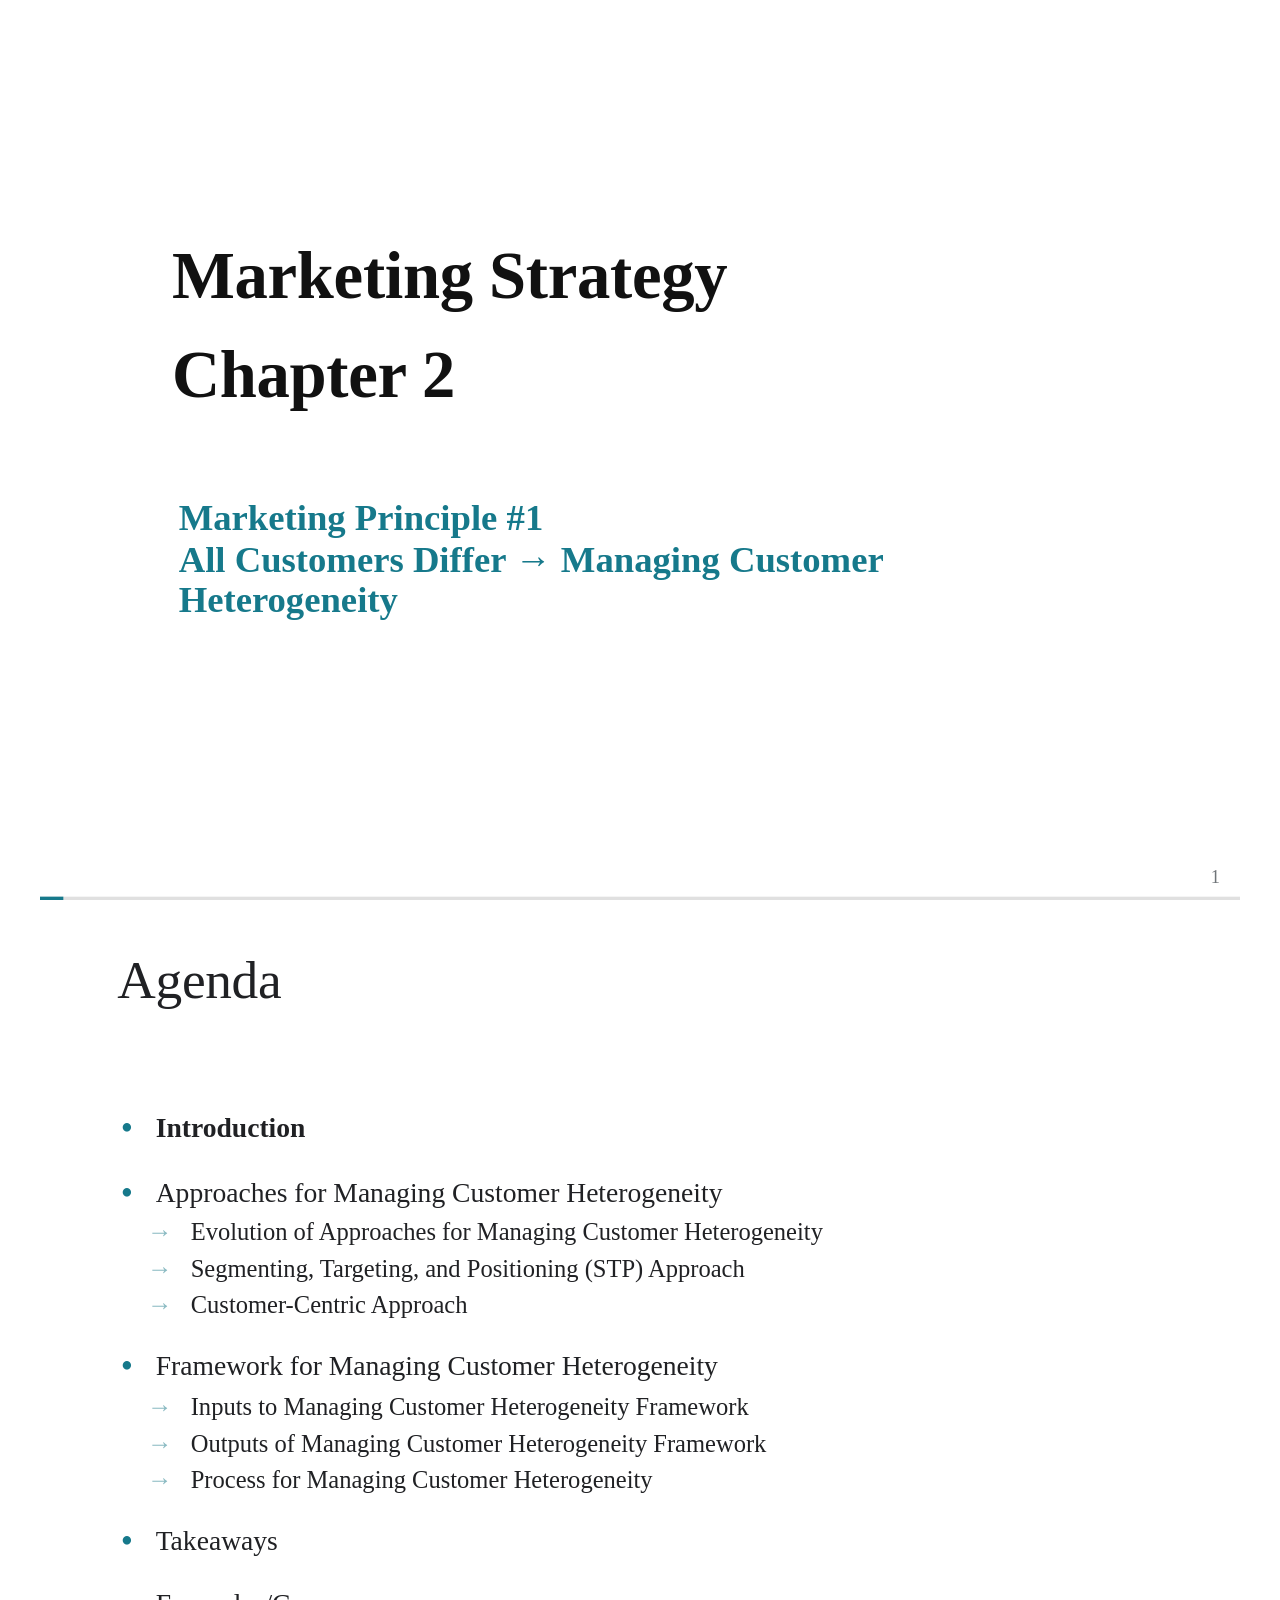
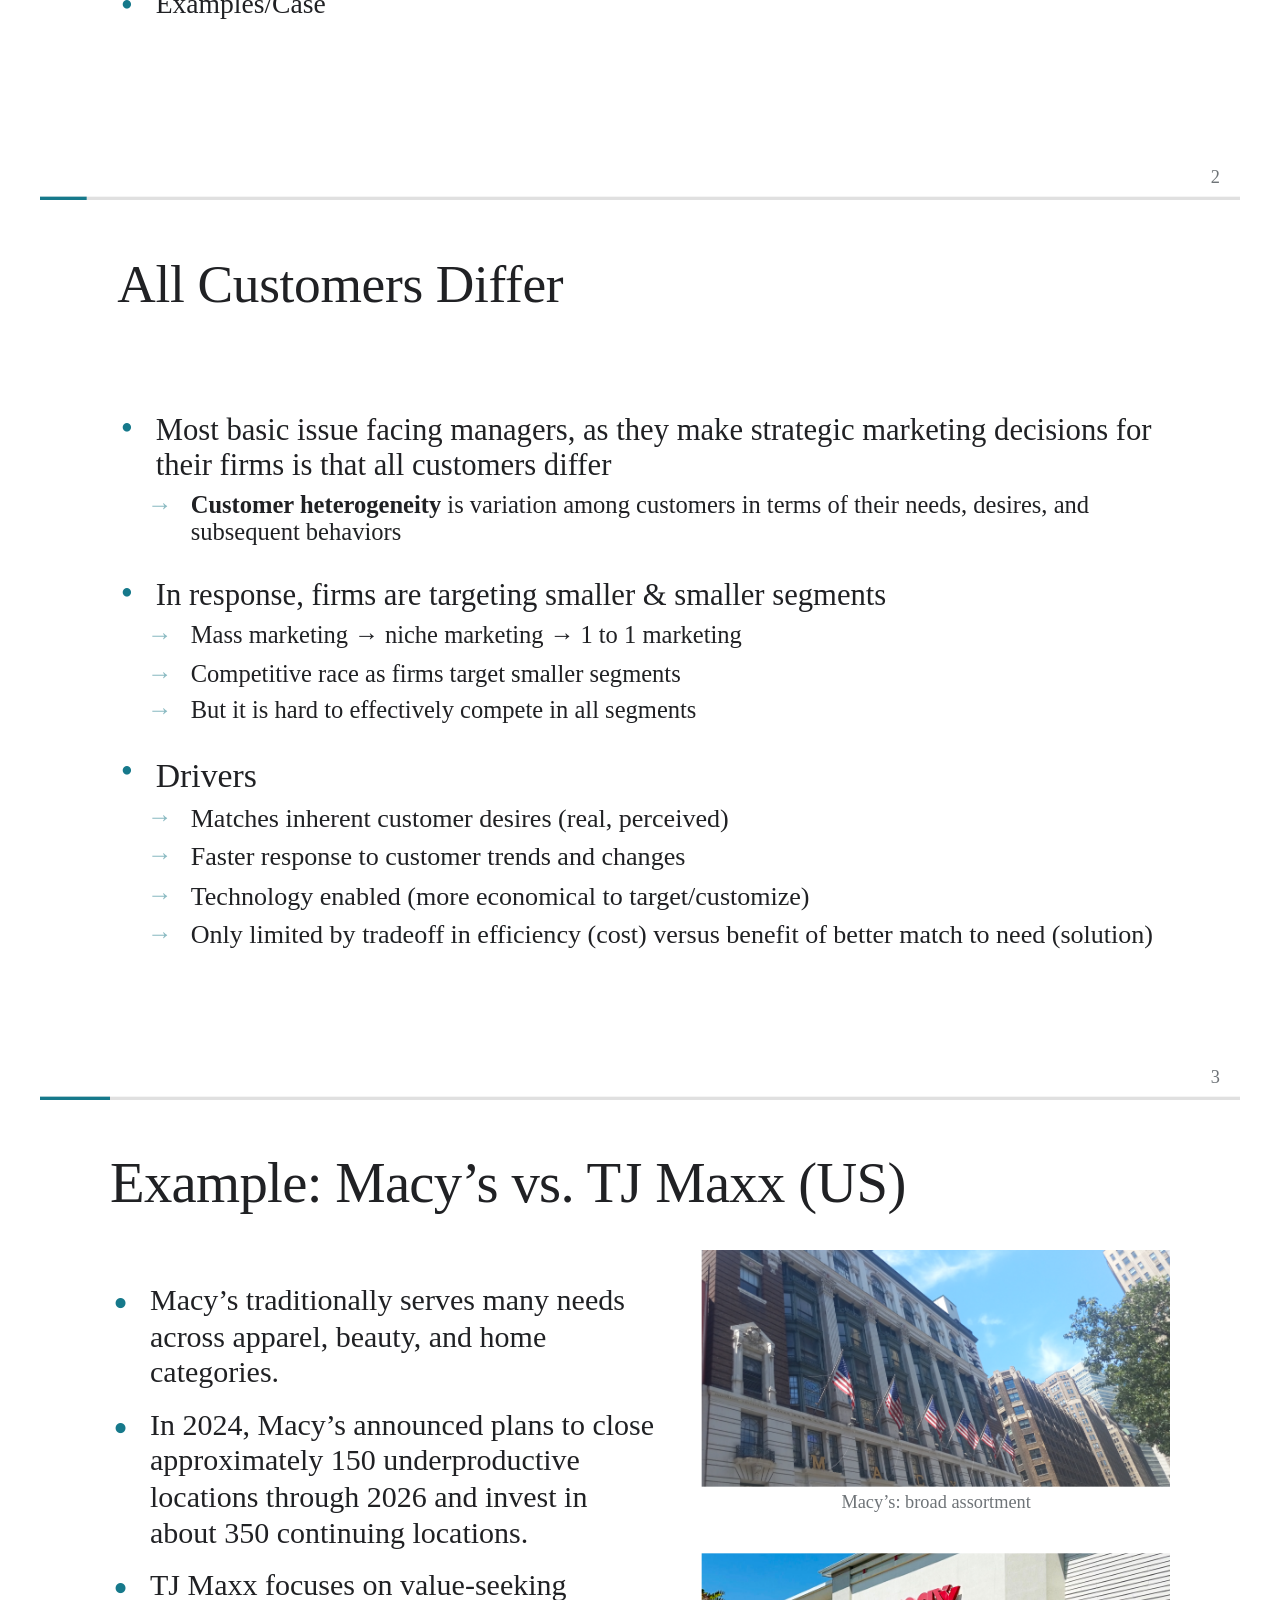
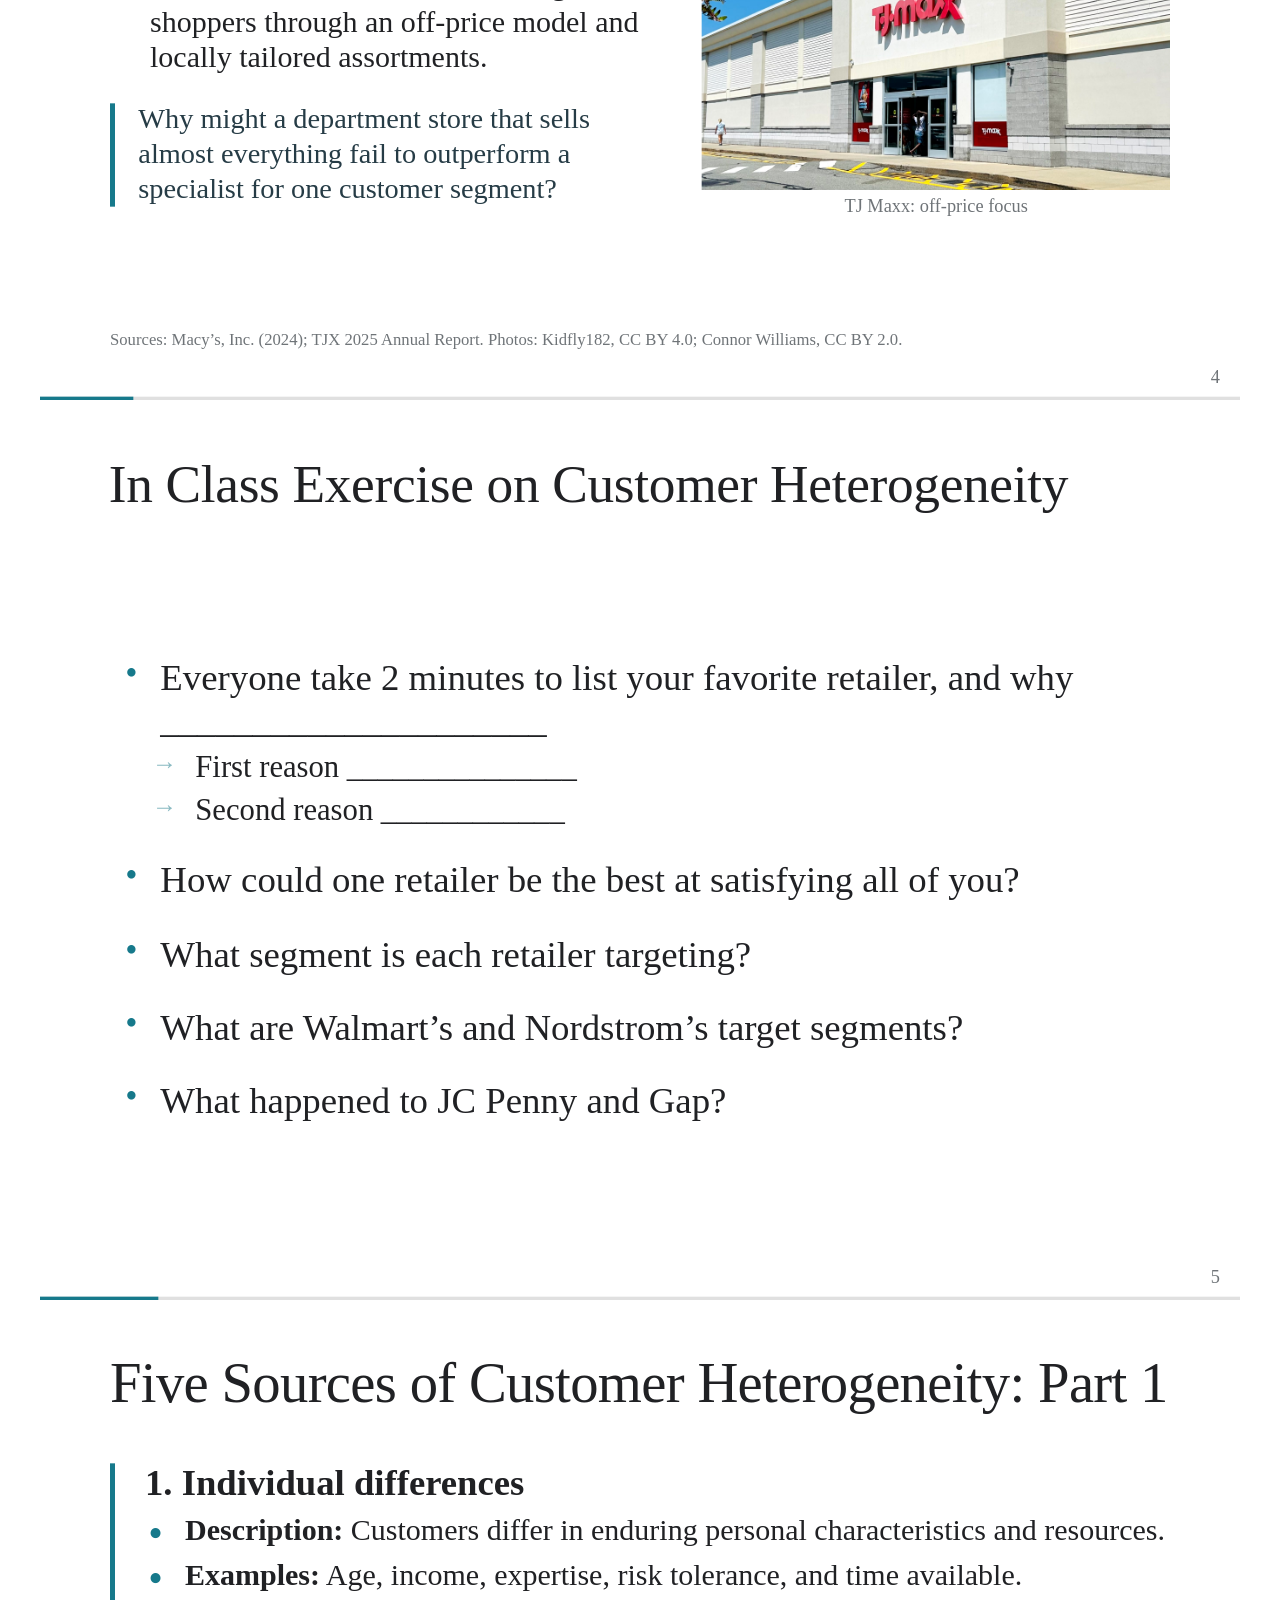
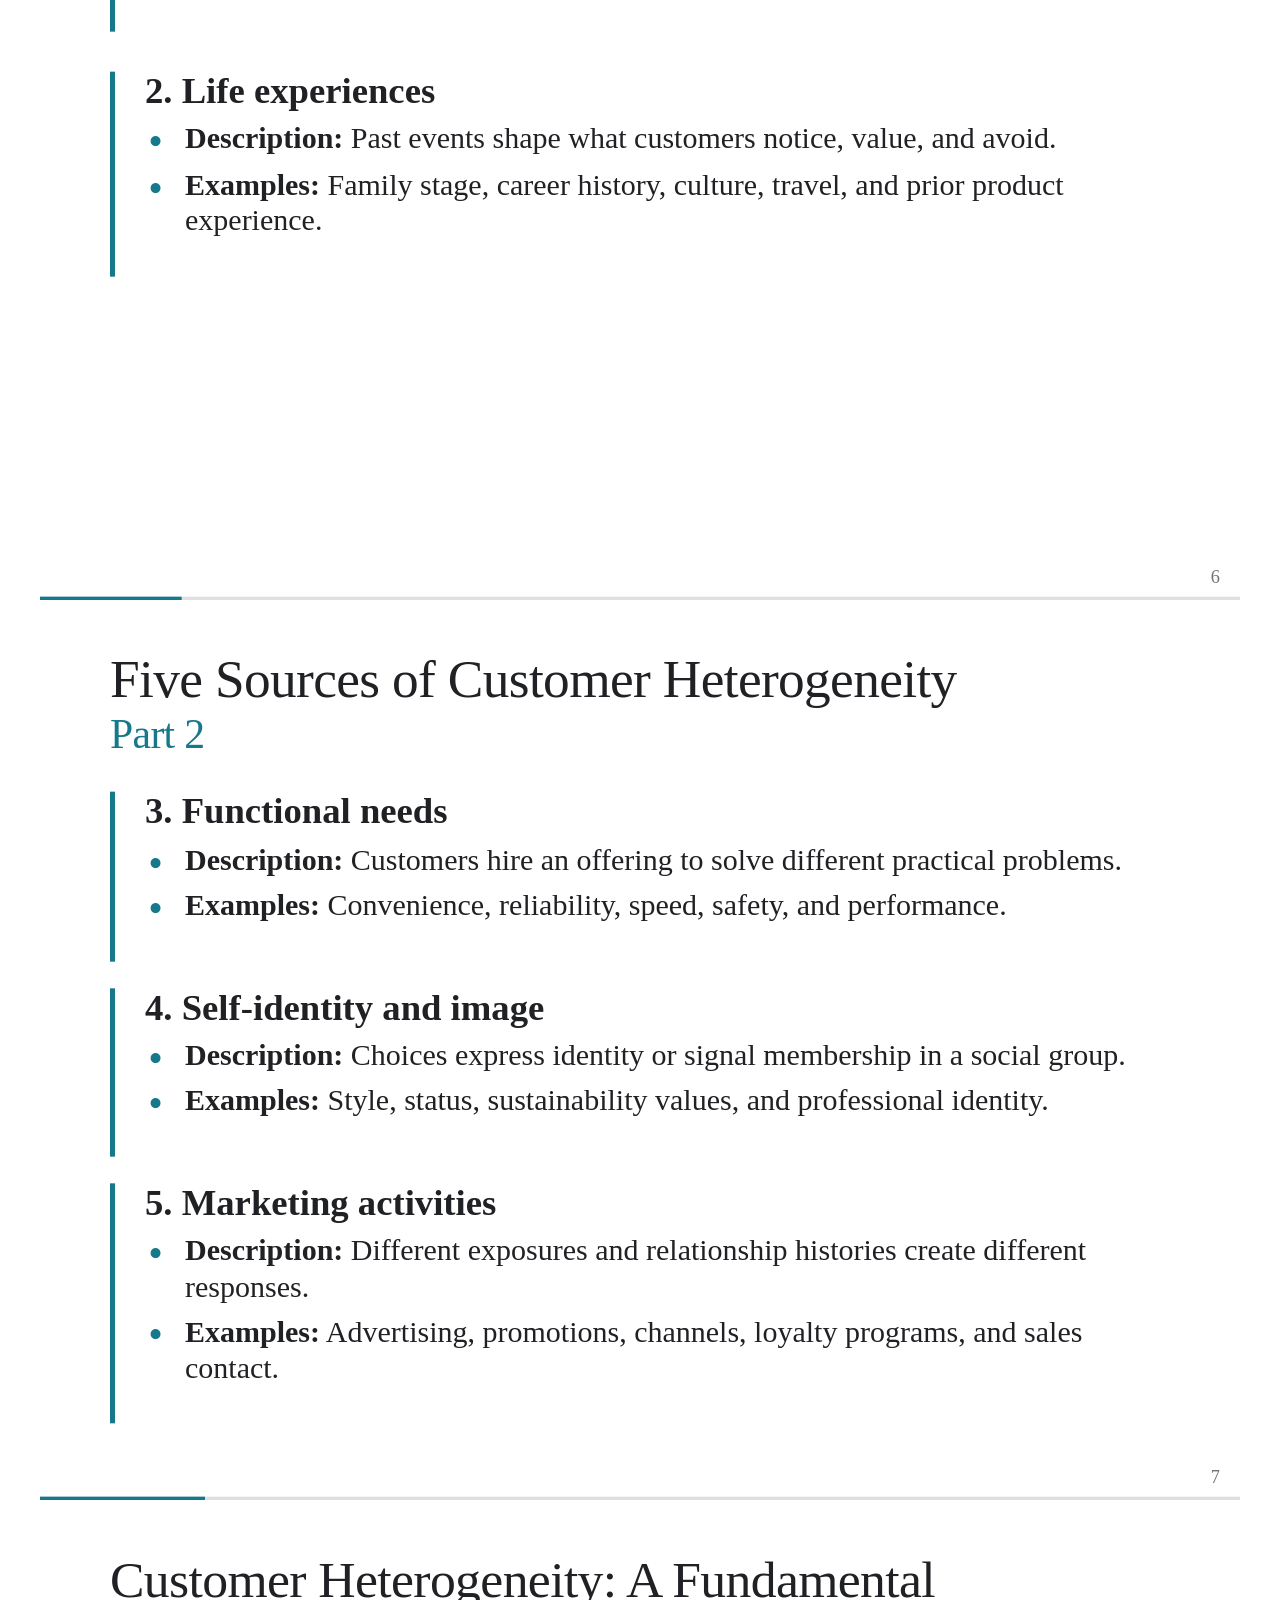
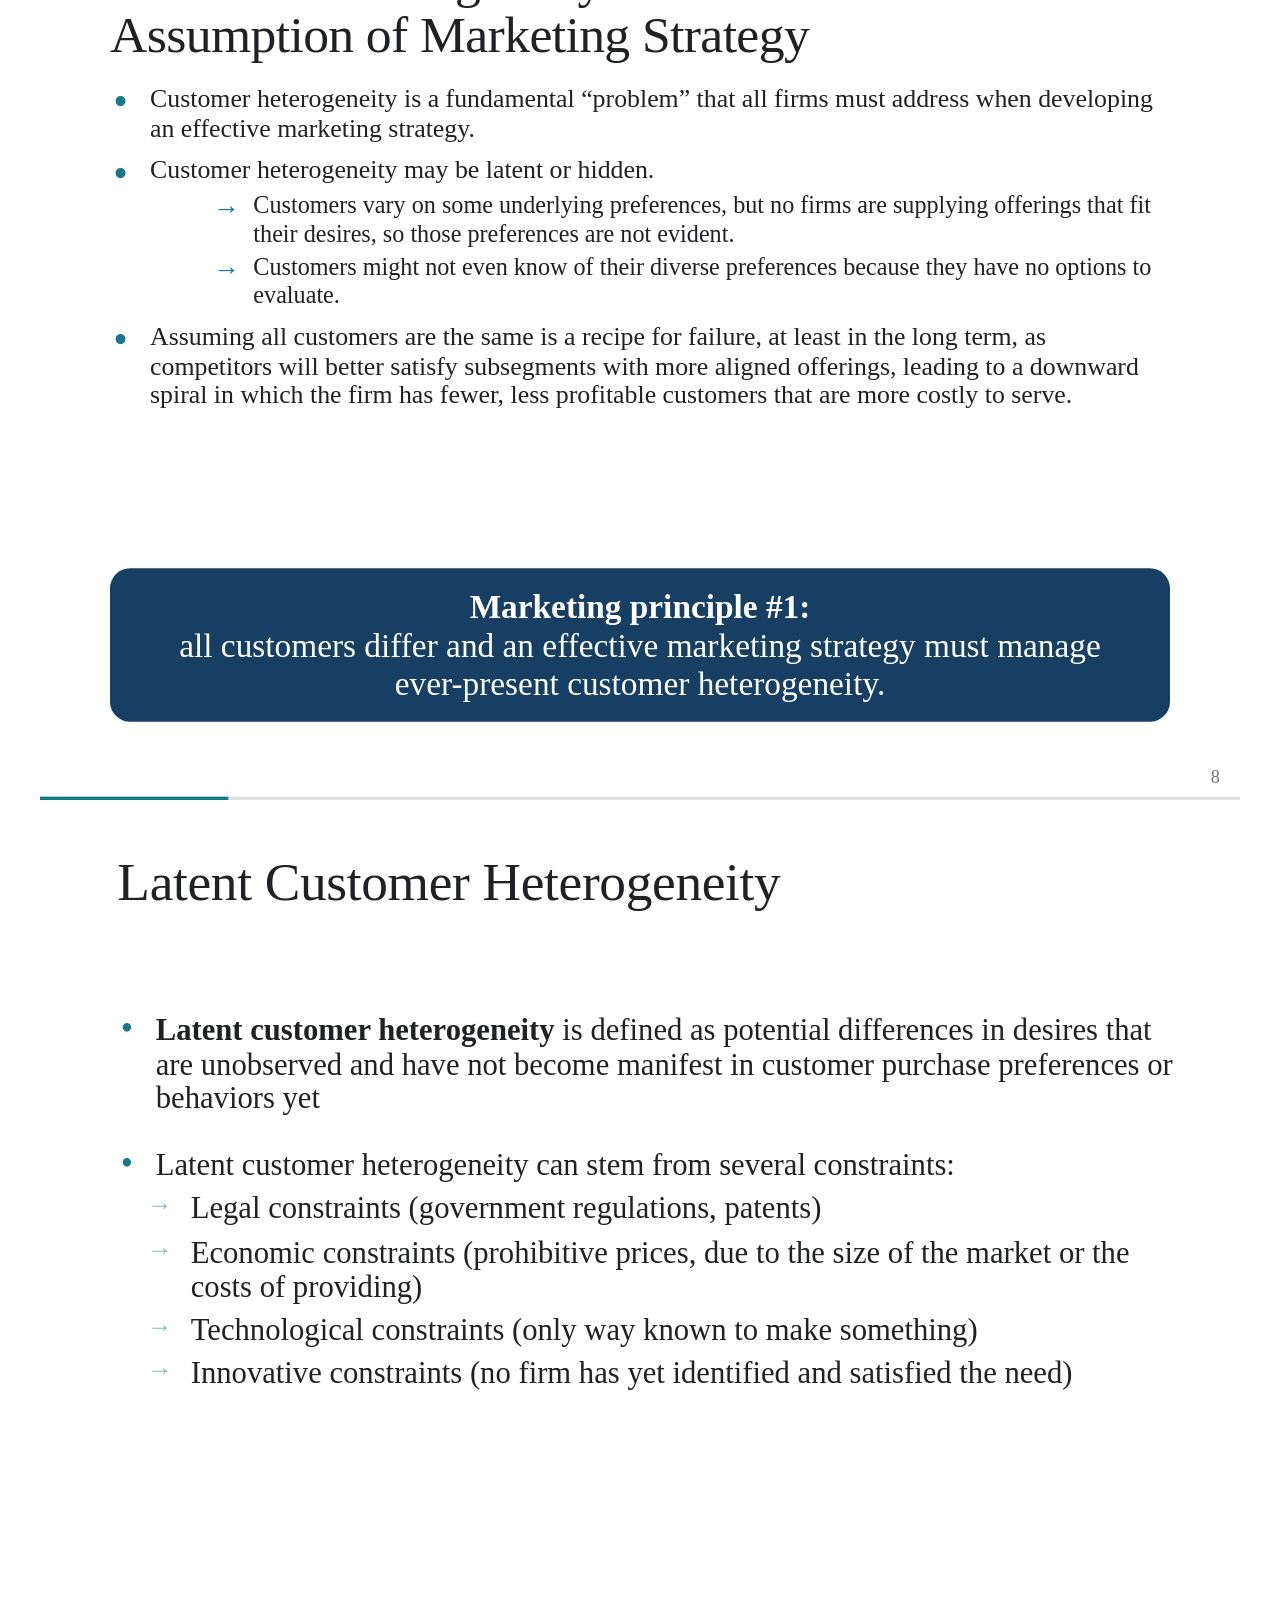
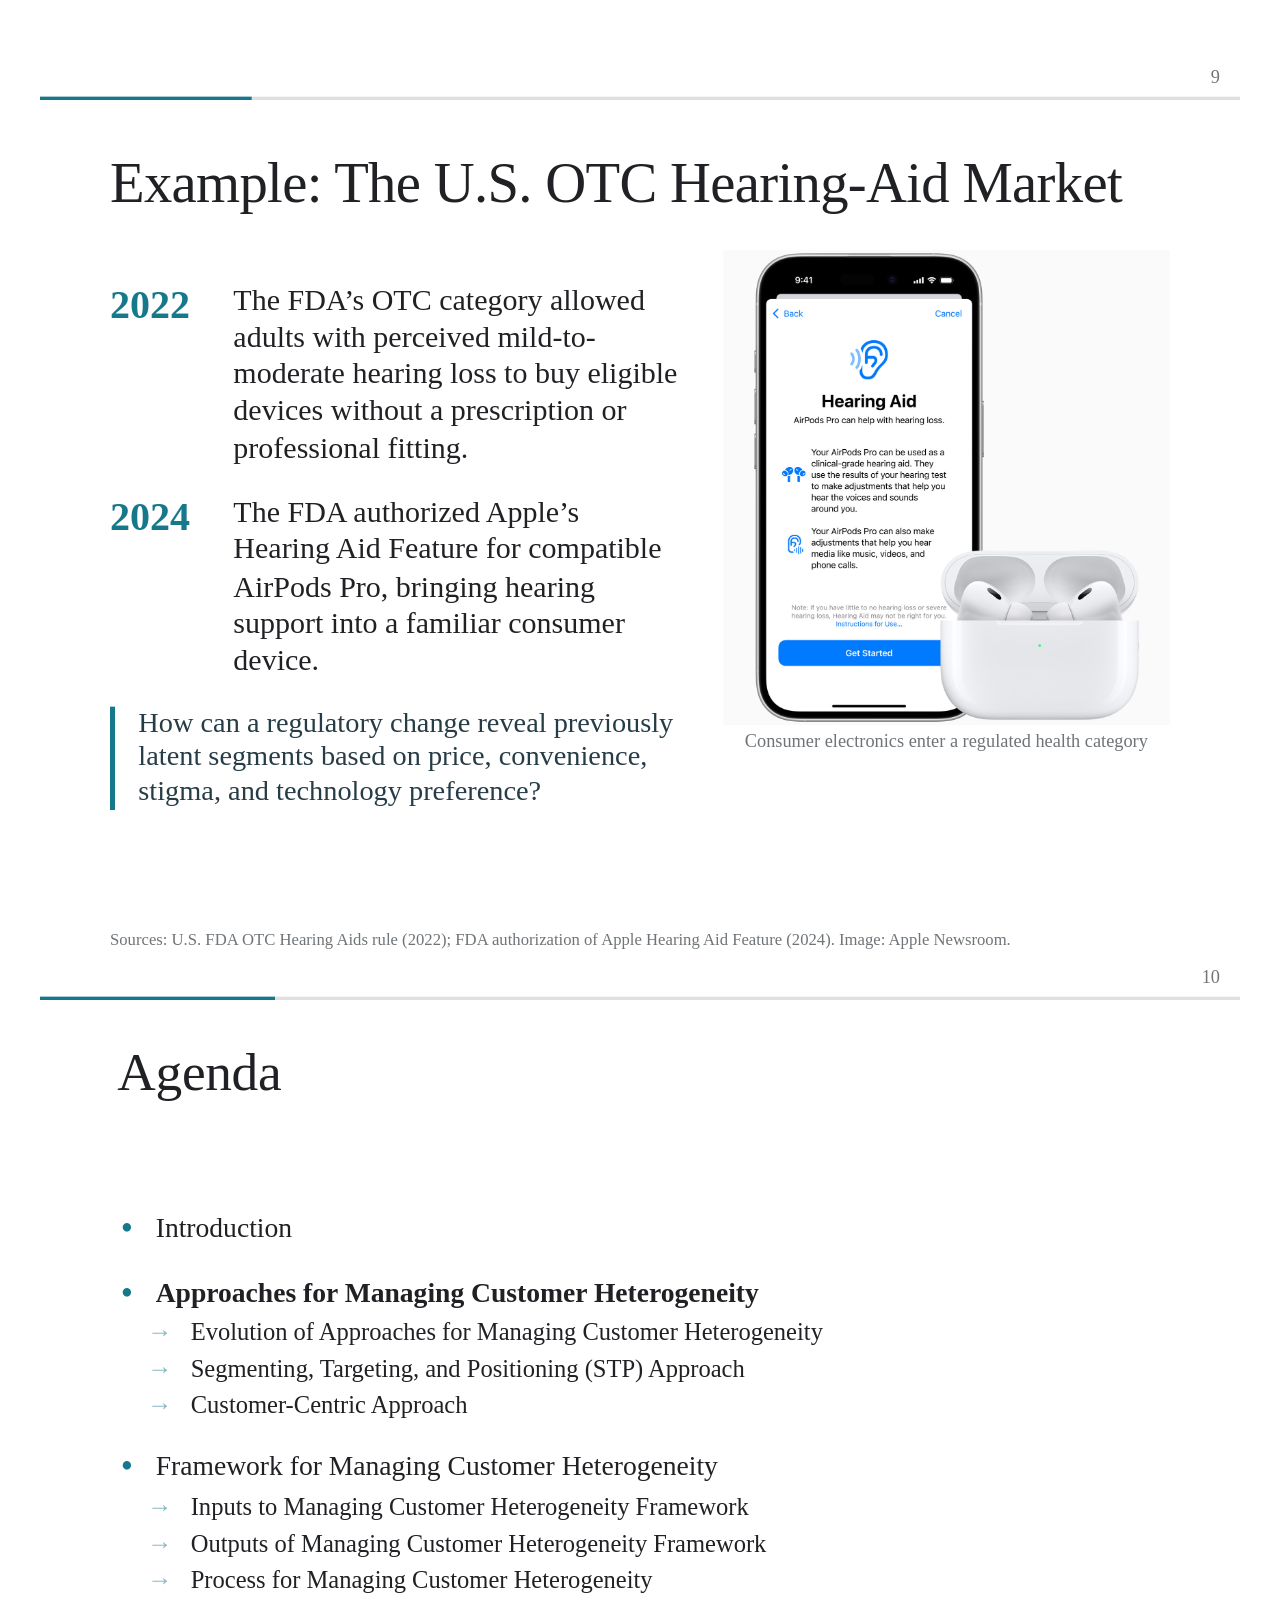
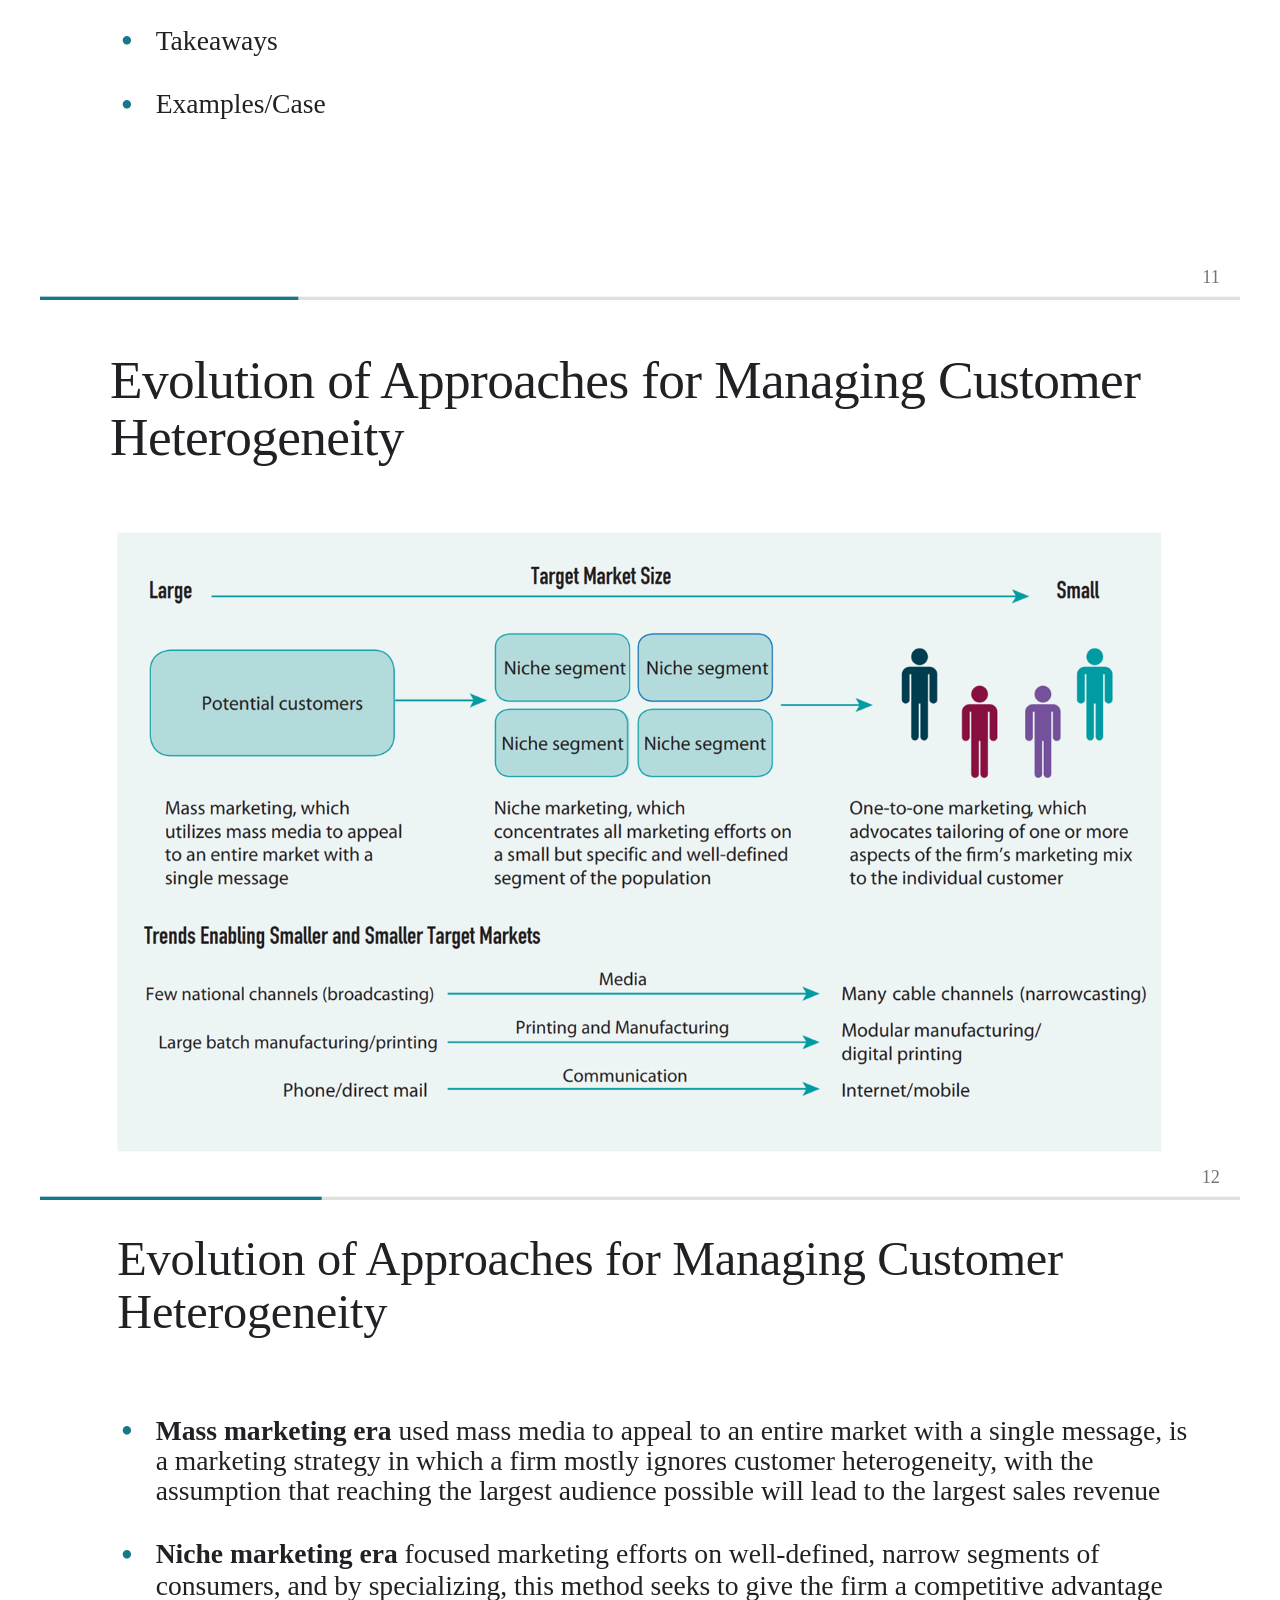
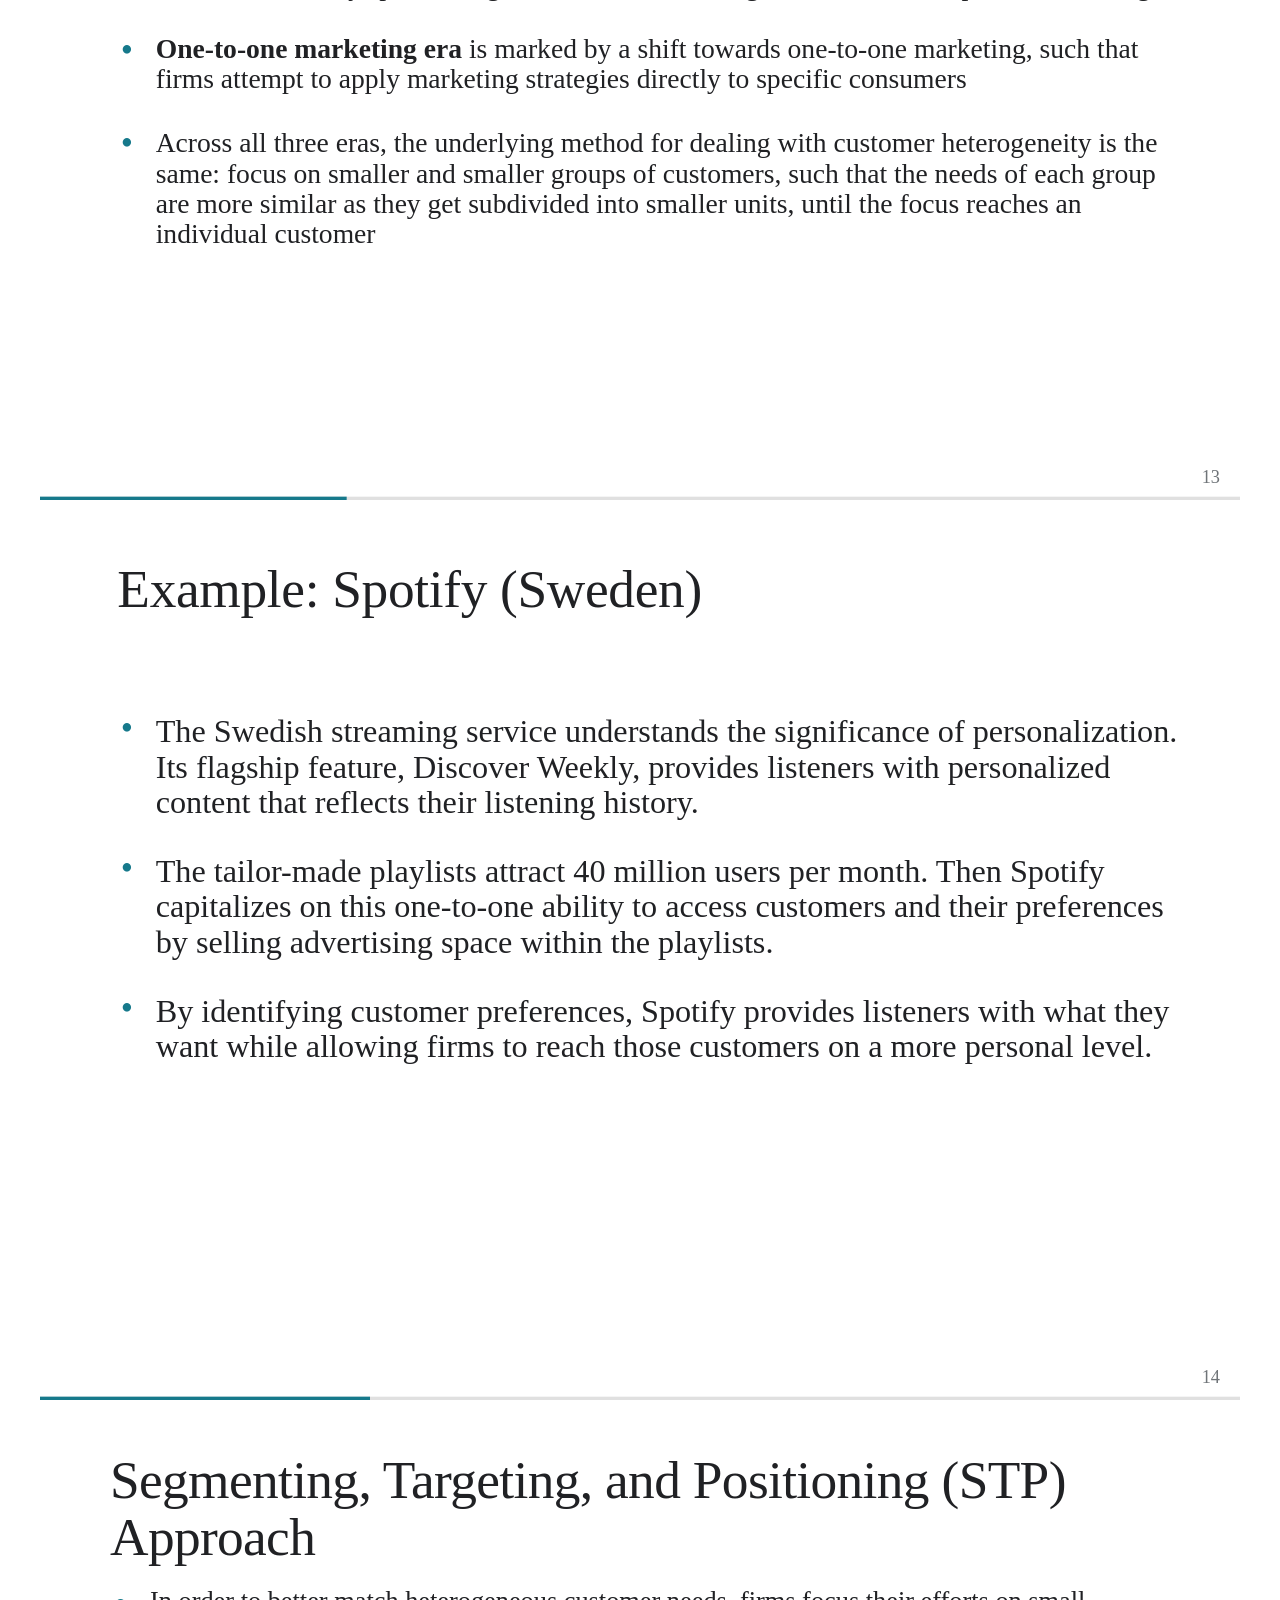
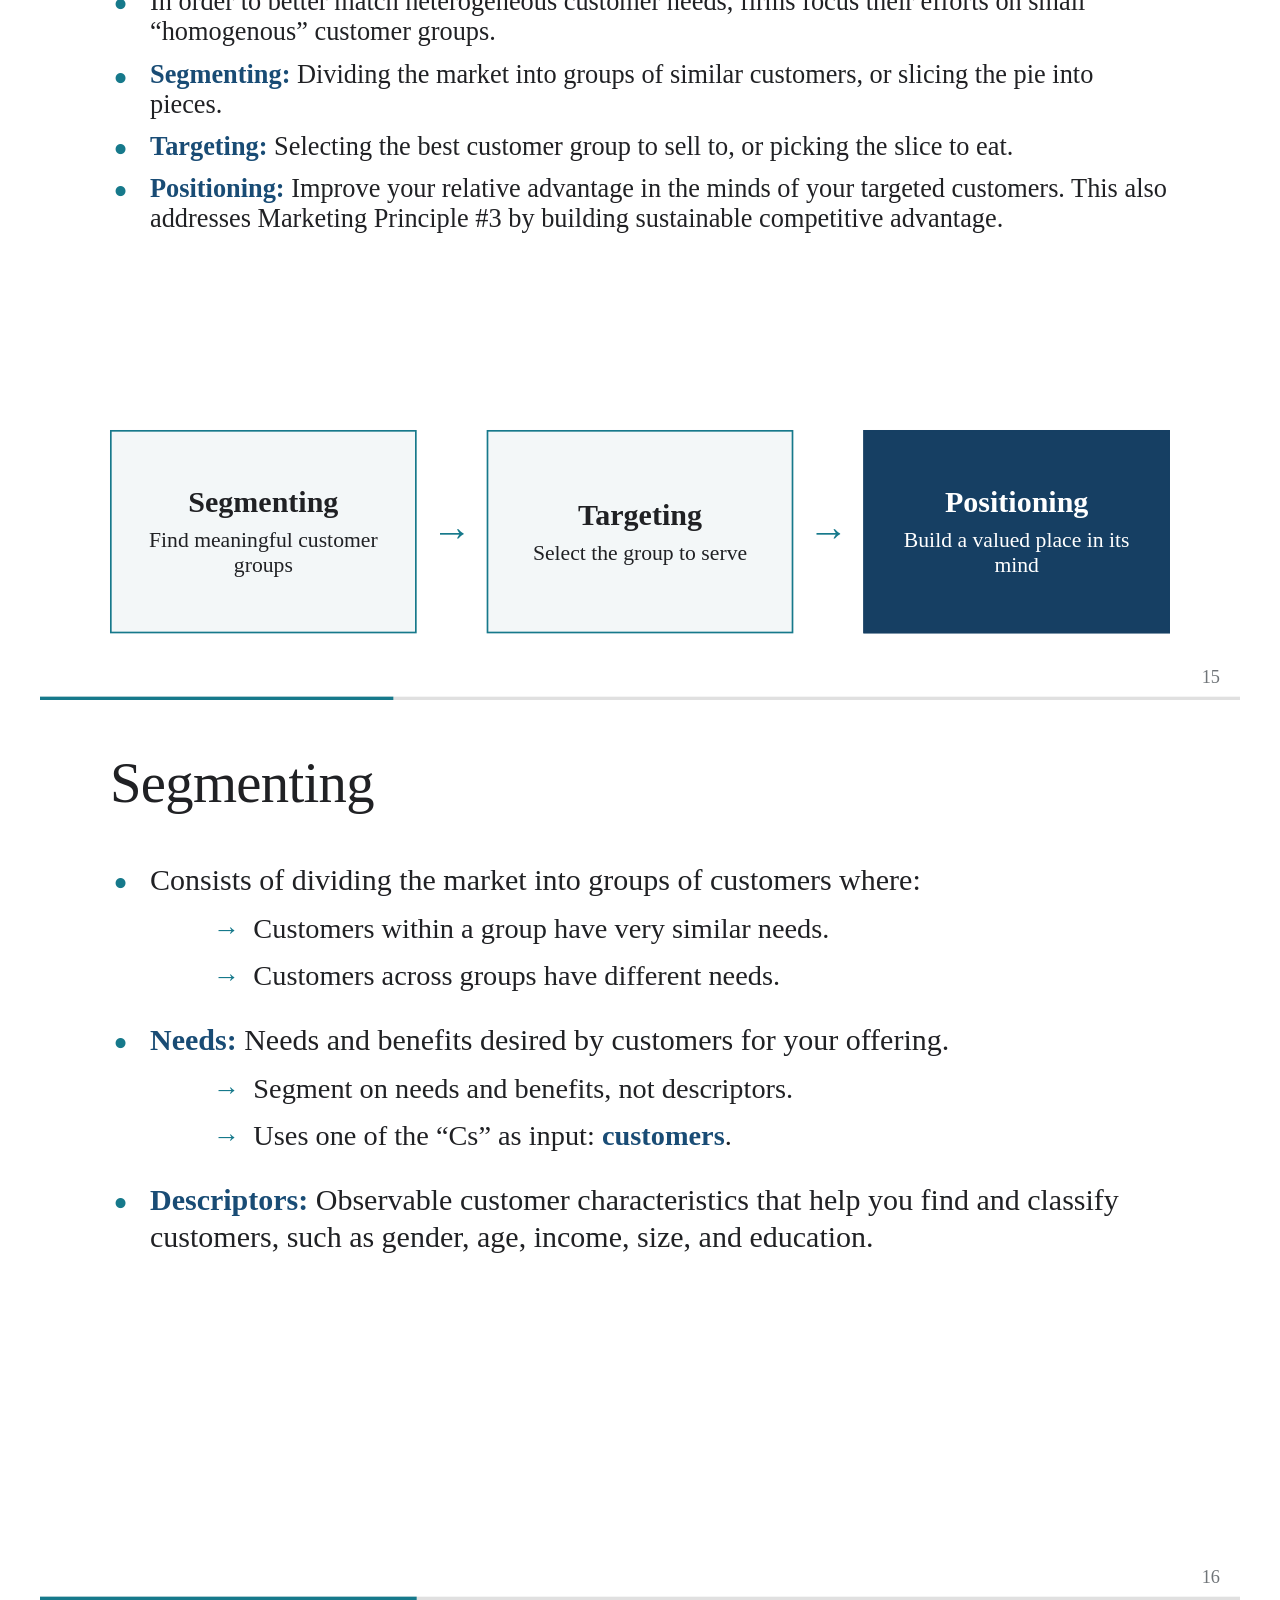
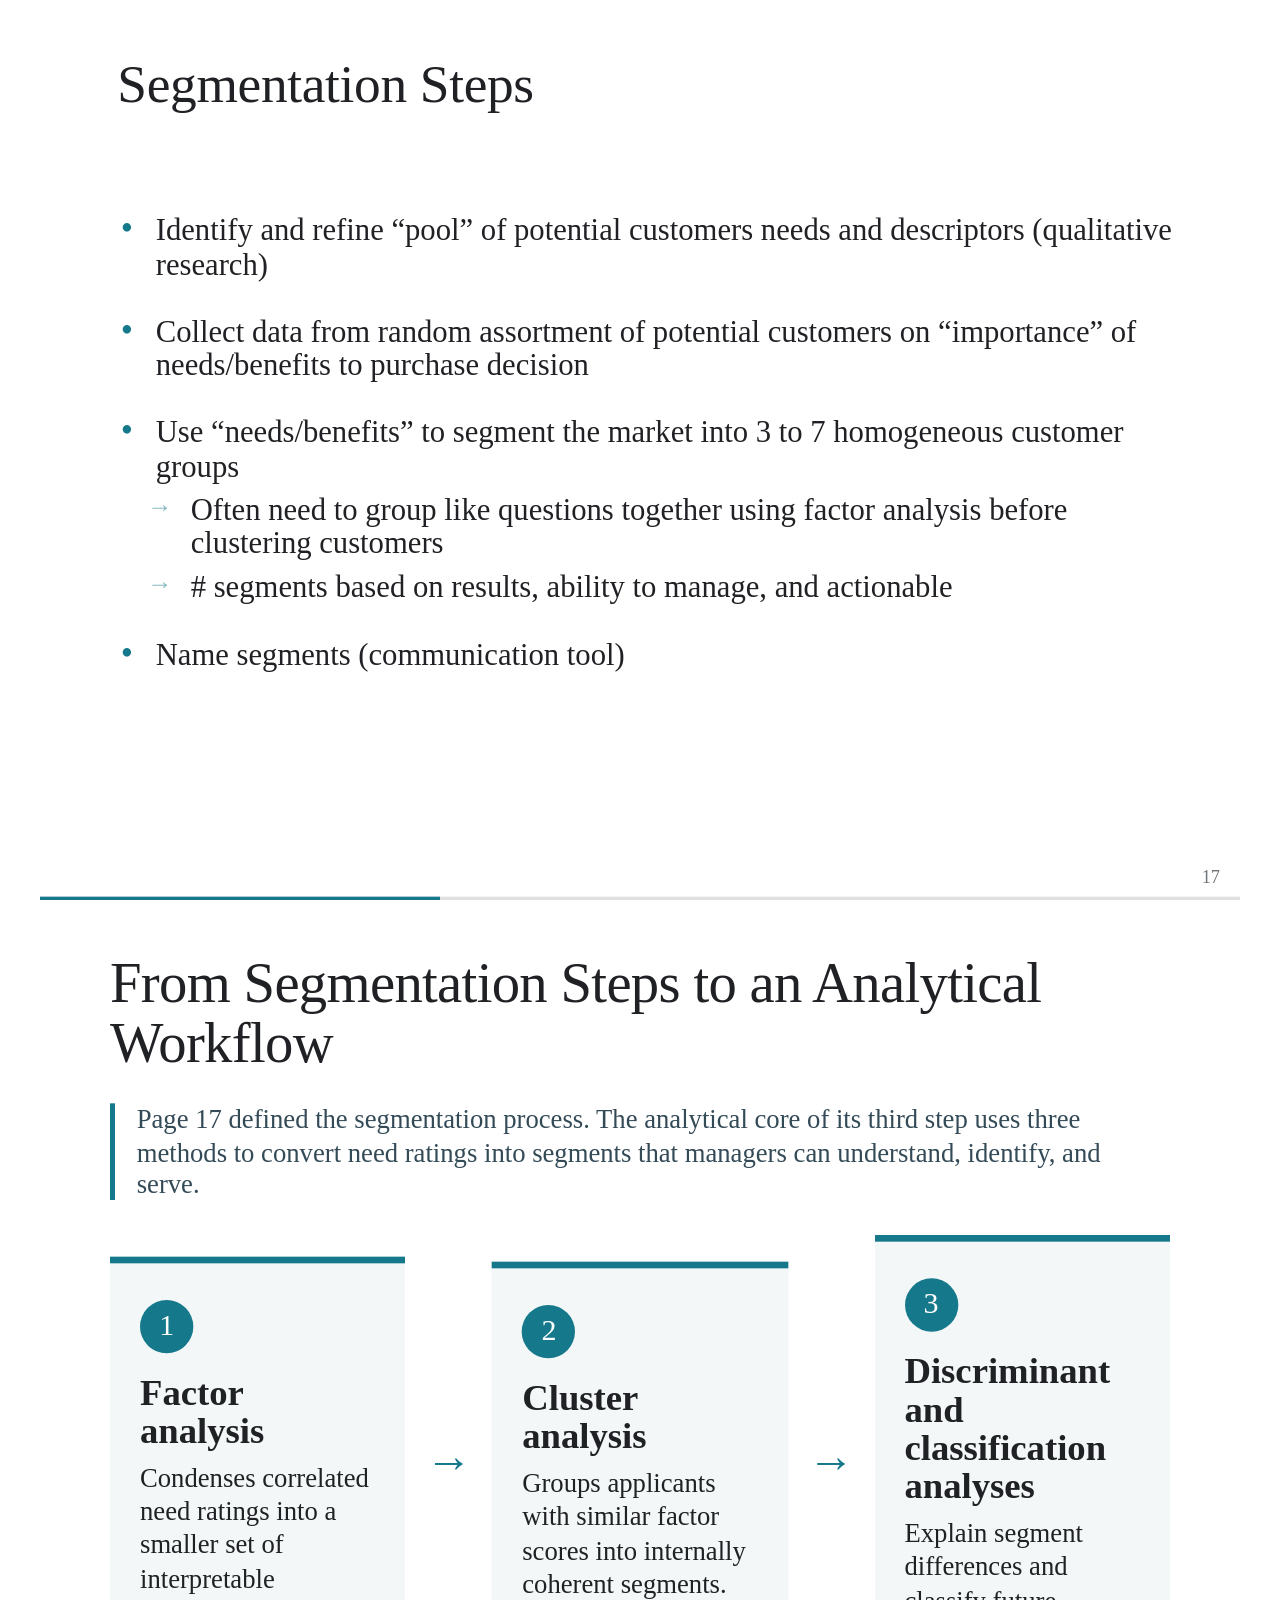
==== materials/slides/week-02-segmentation.html @ 49d24a8c "update" ====
<!doctype html>
<html lang="en">
  <head>
    <meta charset="utf-8" />
    <meta name="viewport" content="width=device-width, initial-scale=1" />
    <title>Week 2 · Introduction and Approaches for Managing Customer Heterogeneity</title>
    <link rel="icon" href="../../assets/favicon.svg" type="image/svg+xml" />
    <link rel="stylesheet" href="../../assets/css/chapter-02-deck.css?v=5" />
    <script src="../../assets/js/chapter-02-content.js?v=5" defer></script>
    <script src="../../assets/js/chapter-02-ocr.js?v=5" defer></script>
    <script src="../../assets/js/chapter-02-revisions.js?v=5" defer></script>
    <script src="../../assets/js/chapter-02-deck.js?v=5" defer></script>
  </head>
  <body>
    <main id="deck" data-slides="1-20,20a,21,21a,22,22a,23-52" aria-label="Week 2 chapter slides"></main>
  </body>
</html>
---- assets/css/chapter-02-deck.css ----
:root {
  --ink: #202124;
  --muted: #6f7478;
  --teal: #16798b;
  --teal-soft: #8abac2;
  --font: "Garamond", "EB Garamond", Georgia, serif;
}

* { box-sizing: border-box; }

html {
  scroll-snap-type: y mandatory;
  scroll-behavior: smooth;
  background: #fff;
}

body {
  margin: 0;
  background: #fff;
  color: var(--ink);
  font-family: var(--font);
}

.slide {
  display: grid;
  height: 100vh;
  height: 100svh;
  place-items: center;
  overflow: hidden;
  scroll-snap-align: start;
  background: #fff;
}

.ppt-canvas {
  position: relative;
  flex: none;
  width: 720px;
  height: 540px;
  overflow: hidden;
  transform-origin: center;
  background: #fff;
  color: var(--ink);
}

.ppt-object { position: absolute; }

.ppt-text {
  display: flex;
  flex-direction: column;
  overflow: hidden;
  color: var(--ink);
  font-family: var(--font) !important;
  line-height: 1.1;
  outline: none;
}

.ppt-text *,
.ocr-text,
.ocr-text * {
  font-family: var(--font) !important;
}

.ppt-text span { color: inherit !important; }

.ppt-text:focus,
.ocr-text:focus {
  outline: 1px dashed var(--teal);
  outline-offset: 2px;
}

.slide-title {
  color: var(--ink);
  font-weight: 400;
  letter-spacing: -0.012em;
}

.slide-title span {
  font-size: var(--title-size, 32px) !important;
  font-weight: 400 !important;
}

.ppt-paragraph {
  position: relative;
  margin-left: 0;
  padding: 0;
  line-height: 1.1;
  white-space: pre-wrap;
}

.ppt-bullet::before {
  position: absolute;
  left: 2px;
  color: var(--teal);
}

.ppt-bullet-main::before {
  content: "•";
  top: -2px;
  font-size: 21px;
}

.ppt-bullet-sub::before {
  content: "→";
  top: 0;
  left: 18px;
  font-size: 15px;
  color: var(--teal-soft);
}

.ppt-bullet-sub { padding-left: 44px !important; }

.ppt-image {
  display: block;
  object-fit: fill;
}

.dominant-image {
  filter: saturate(0.9) contrast(0.98);
}

.ocr-text {
  position: absolute;
  box-sizing: border-box;
  overflow: hidden;
  white-space: nowrap;
  line-height: 1.08;
  outline: none;
}

.ocr-text span {
  display: inline-block;
  transform-origin: left center;
}

.cover { background: #fff; }

.cover .cover-title {
  left: 72px !important;
  top: 128px !important;
  width: 580px !important;
  height: 126px !important;
  color: #111;
}

.cover .ppt-paragraph { text-align: left !important; }

.cover .cover-title span {
  font-size: 40px !important;
  font-weight: 600 !important;
}

.cover .cover-subtitle {
  left: 76px !important;
  top: 292px !important;
  width: 568px !important;
  height: 108px !important;
  color: var(--teal);
}

.cover .cover-subtitle span { font-size: 22px !important; }

.corner-mask {
  position: absolute;
  z-index: 40;
  top: 0;
  right: 0;
  width: 112px;
  height: 96px;
  background: #fff;
}

.image-footer-mask {
  position: absolute;
  z-index: 40;
  right: 0;
  bottom: 0;
  left: 0;
  height: 25px;
  background: #fff;
}

.slide-progress {
  position: absolute;
  z-index: 70;
  right: 0;
  bottom: 0;
  left: 0;
  height: 2px;
  background: rgba(0, 0, 0, 0.12);
}

.slide-progress span {
  display: block;
  height: 100%;
  background: var(--teal);
}

.slide-number {
  position: absolute;
  z-index: 80;
  right: 12px;
  bottom: 8px;
  min-width: 20px;
  color: var(--muted);
  font-family: var(--font);
  font-size: 11px;
  line-height: 1;
  text-align: right;
}

/* Editable HTML slides used for the revised cases and analytical workshops. */
.custom-slide {
  position: absolute;
  inset: 0;
  z-index: 10;
  background: #fff;
  font-family: var(--font);
}

.custom-layout {
  position: relative;
  width: 100%;
  height: 100%;
  overflow: hidden;
  padding: 32px 42px 34px;
}

.custom-title {
  max-width: 650px;
  margin: 0 0 22px;
  color: var(--ink);
  font-size: 34px;
  font-weight: 400;
  line-height: 1.05;
  letter-spacing: -0.012em;
  outline: none;
}

.custom-body {
  position: relative;
  height: 420px;
  font-size: 18px;
  line-height: 1.2;
}

.custom-body h2 {
  margin: 0 0 7px;
  color: var(--ink);
  font-size: 22px;
  line-height: 1.05;
}

.custom-body p { margin: 0; }
.lead { font-size: 20px; line-height: 1.25; }

.slide-list {
  margin: 0;
  padding: 0;
  list-style: none;
}

.slide-list li {
  position: relative;
  margin: 0 0 10px;
  padding-left: 24px;
}

.slide-list li::before {
  content: "•";
  position: absolute;
  left: 2px;
  top: -3px;
  color: var(--teal);
  font-size: 25px;
}

.slide-list ul { margin-top: 8px; padding-left: 24px; list-style: none; }
.slide-list ul li { padding-left: 38px; }
.slide-list ul li::before { content: "→"; left: 14px; top: 1px; font-size: 16px; }

.slide-source {
  position: absolute;
  right: 0;
  bottom: 0;
  left: 0;
  color: var(--muted);
  font-size: 10px;
  line-height: 1.15;
}

.discussion-question {
  margin-top: 16px !important;
  padding-left: 14px;
  border-left: 3px solid var(--teal);
  color: #263c46;
  font-size: 17px;
  line-height: 1.22;
}

.case-grid { display: grid; grid-template-columns: 1.08fr 0.92fr; gap: 26px; height: 355px; }
.case-copy { align-self: center; }
.case-images { display: grid; gap: 9px; min-height: 0; }
.case-images figure, .hero-photo { margin: 0; min-height: 0; }
.case-images img, .hero-photo img { display: block; width: 100%; height: 142px; object-fit: cover; }
.case-images figcaption, .hero-photo figcaption { margin-top: 3px; color: var(--muted); font-size: 11px; text-align: center; }
.retail-images { grid-template-rows: 1fr 1fr; }
.hearing-case { grid-template-columns: 1.12fr 0.88fr; }
.hearing-case .hero-photo img { height: 285px; object-position: center; }

.timeline { display: grid; gap: 16px; }
.timeline > div { display: grid; grid-template-columns: 62px 1fr; gap: 12px; align-items: start; }
.timeline strong { color: var(--teal); font-size: 24px; }
.timeline span { line-height: 1.24; }

.source-list { display: grid; gap: 24px; padding-top: 8px; }
.source-list-three { gap: 16px; }
.source-item { padding: 0 0 16px 18px; border-left: 3px solid var(--teal); }
.source-item .slide-list li { margin-bottom: 6px; }

.split-title-slide .custom-title { max-width: 620px; margin-bottom: 14px; font-size: 32px; line-height: .96; }
.split-title-slide .title-part { display: inline-block; margin-top: 5px; color: var(--teal); font-size: 25px; }

.assumption-source-slide .custom-title { max-width: 630px; margin-bottom: 13px; font-size: 31px; }
.assumption-source-layout { display: grid; grid-template-rows: 1fr auto; gap: 10px; height: 383px; }
.assumption-source-list { font-size: 15.5px; line-height: 1.14; }
.assumption-source-list > li { margin-bottom: 8px; }
.assumption-source-list ul { margin-top: 4px; }
.assumption-source-list ul li { margin-bottom: 4px; font-size: 14.5px; }
.marketing-principle { display: grid; min-height: 76px; place-items: center; padding: 12px 22px; border-radius: 12px; color: #fff; background: #163f63; text-align: center; font-size: 20px; line-height: 1.13; }

.source-image-slide .custom-title { margin-bottom: 10px; font-size: 32px; }
.source-image-slide .custom-body { display: grid; height: 430px; place-items: center; }
.source-figure { display: block; max-width: 100%; max-height: 100%; object-fit: contain; }
.source-evolution-figure { width: 100%; }
.source-matrix-slide .custom-title { margin-bottom: 4px; font-size: 31px; }
.source-matrix-slide .custom-body { height: 444px; }
.source-ge-figure { width: 100%; max-height: 408px; }
.source-perceptual-figure { width: 100%; max-height: 418px; }

.assumption-layout { display: grid; grid-template-columns: 1.1fr 0.9fr; gap: 34px; align-items: center; height: 335px; }
.blue-statement, .dark-output, .segment-output {
  display: flex;
  align-items: center;
  justify-content: center;
  padding: 24px;
  color: #fff;
  background: #163f63;
  text-align: center;
  line-height: 1.22;
}

.stp-layout { display: grid; grid-template-columns: 0.94fr 1.06fr; gap: 42px; align-items: center; height: 350px; }
.stp-flow { display: grid; justify-items: center; }
.stp-node { width: 270px; padding: 13px 16px; border: 1.5px solid var(--teal); text-align: center; }
.stp-node strong, .stp-node span { display: block; }
.stp-node strong { font-size: 21px; }
.stp-node span { margin-top: 3px; color: var(--muted); font-size: 15px; }
.stp-arrow { height: 25px; color: var(--teal); font-size: 24px; line-height: 25px; }
.position-link { display: grid; grid-template-columns: 54px 1fr; align-items: center; transform: translateY(105px); }
.horizontal-arrow, .io-arrow, .method-arrow, .embedding-arrow, .gap-arrow { color: var(--teal); font-size: 40px; text-align: center; }
.position-link .dark-output { min-height: 170px; font-size: 21px; }

.stp-source-slide .custom-title { margin-bottom: 13px; font-size: 32px; }
.stp-source-layout { display: grid; grid-template-rows: 1fr 122px; gap: 12px; height: 388px; }
.stp-source-copy { font-size: 15.8px; line-height: 1.15; }
.stp-source-copy li { margin-bottom: 7px; }
.stp-source-copy strong { color: #194c75; }
.stp-modern-graphic { display: grid; grid-template-columns: 1fr 28px 1fr 28px 1fr; gap: 7px; align-items: stretch; }
.stp-modern-graphic section { display: grid; place-content: center; padding: 10px; border: 1.5px solid var(--teal); background: #f3f7f8; text-align: center; }
.stp-modern-graphic section:last-of-type { color: #fff; background: #163f63; border-color: #163f63; }
.stp-modern-graphic strong, .stp-modern-graphic span { display: block; }
.stp-modern-graphic strong { margin-bottom: 4px; font-size: 18px; }
.stp-modern-graphic span { font-size: 13px; line-height: 1.15; }
.stp-modern-graphic b { align-self: center; color: var(--teal); font-size: 24px; text-align: center; }

.segmenting-layout { display: grid; grid-template-columns: 1.15fr 0.85fr; gap: 38px; align-items: end; height: 348px; }
.numbered-steps { margin: 18px 0 0; padding-left: 30px; }
.numbered-steps li { margin-bottom: 8px; padding-left: 5px; }
.segment-output { min-height: 220px; flex-direction: column; gap: 9px; }
.segment-output strong { margin-bottom: 6px; font-size: 25px; }

.segmenting-source-layout { height: 370px; padding-top: 8px; }
.segmenting-source-list { font-size: 18px; line-height: 1.18; }
.segmenting-source-list > li { margin-bottom: 18px; }
.segmenting-source-list ul { margin-top: 9px; }
.segmenting-source-list ul li { margin-bottom: 8px; font-size: 17px; }
.segmenting-source-list strong { color: #194c75; }

.method-transition { margin: -3px 0 14px !important; padding-left: 13px; border-left: 3px solid var(--teal); color: #334a57; font-size: 16px; line-height: 1.2; }
.method-transition-slide .method-pipeline { height: 286px; }
.method-pipeline { display: grid; grid-template-columns: 1fr 34px 1fr 34px 1fr; gap: 9px; align-items: center; height: 330px; }
.method-pipeline section { min-height: 240px; padding: 22px 18px; border-top: 4px solid var(--teal); background: #f3f7f8; }
.method-pipeline h2 { margin-top: 12px; }
.method-pipeline p { font-size: 16px; line-height: 1.27; }
.method-number { display: inline-grid; width: 32px; height: 32px; place-items: center; border-radius: 50%; color: #fff; background: var(--teal); }
.method-arrow { font-size: 28px; }

.method-theory-layout { display: grid; grid-template-columns: .9fr 1.1fr; gap: 28px; align-items: center; height: 342px; }
.theory-copy { padding: 23px 22px; border-left: 5px solid var(--teal); background: #f3f7f8; }
.theory-copy h2 { color: #143f62; }
.theory-copy p { font-size: 17px; line-height: 1.25; }
.method-equation { margin-top: 20px; padding: 15px 12px; color: #fff; background: #163f63; text-align: center; font-size: 19px; line-height: 1.18; }
.theory-steps { display: grid; gap: 13px; }
.theory-steps section { padding: 14px 17px; border-top: 3px solid var(--teal); background: #f3f7f8; }
.theory-steps strong, .theory-steps span { display: block; }
.theory-steps strong { margin-bottom: 3px; color: #143f62; font-size: 19px; }
.theory-steps span { font-size: 15px; line-height: 1.2; }
.classification-theory .theory-copy p { font-size: 16px; }

.mba-case { display: grid; grid-template-columns: 1.15fr 0.85fr; gap: 36px; align-items: center; height: 340px; }
.mba-case h2 { margin-top: 18px; }
.mba-case h2:first-child { margin-top: 0; }
.research-question { padding: 28px; border-left: 5px solid var(--teal); background: #f3f7f8; }
.research-question p { font-size: 22px; line-height: 1.24; }

.input-output-layout { display: grid; grid-template-columns: 0.76fr 38px 1.25fr 38px 0.95fr; gap: 10px; align-items: center; height: 335px; }
.io-block { padding: 20px; border-top: 4px solid var(--teal); background: #f3f7f8; }
.io-block p, .io-block li { font-size: 16px; line-height: 1.25; }
.io-process ol { margin: 0; padding-left: 20px; }
.io-process li { margin-bottom: 7px; }
.factor-output { display: grid; gap: 8px; padding: 18px; color: #fff; background: #163f63; text-align: center; }
.factor-output h2 { color: #fff; }
.factor-output span { padding: 5px; border-top: 1px solid rgba(255,255,255,.35); }
.segment-cloud { display: flex; flex-wrap: wrap; gap: 7px; justify-content: center; }
.segment-cloud span, .segment-labels span { padding: 7px 9px; color: #14374d; background: #e5f1f3; border: 1px solid #a8cbd1; font-size: 14px; }

.hierarchical-layout { display: grid; grid-template-columns: 1.05fr 0.95fr; gap: 34px; align-items: center; height: 340px; }
.dendrogram { position: relative; height: 275px; padding-top: 28px; border-left: 1px solid #a0a0a0; border-bottom: 1px solid #a0a0a0; }
.leaf-row { position: absolute; right: 10px; bottom: 8px; left: 10px; display: flex; justify-content: space-around; }
.merge-row { position: absolute; right: 20px; left: 20px; display: flex; justify-content: space-around; }
.merge-row i { display: block; width: 58px; height: 30px; border-top: 2px solid var(--teal); border-right: 2px solid var(--teal); border-left: 2px solid var(--teal); }
.merge-one { bottom: 42px; }.merge-two { bottom: 102px; }.merge-two i { width: 110px; height: 60px; }.merge-three { bottom: 185px; }.merge-three i { width: 210px; height: 82px; }
.dendrogram p { position: absolute; top: -18px; left: 12px; color: var(--muted); font-size: 13px; }

.classification-layout { display: grid; grid-template-columns: 1fr 1fr; gap: 34px; align-items: center; height: 335px; }
.classification-example { padding: 24px; background: #f3f7f8; }
.classification-example > div { display: grid; grid-template-columns: 1fr 30px 1fr; align-items: center; margin: 18px 0; text-align: center; }
.classification-example > div span { padding: 13px; border: 1px solid var(--teal); }
.classification-example p { font-size: 16px; line-height: 1.25; }

.positioning-questions { display: grid; grid-template-columns: 1fr 60px 1fr; gap: 16px; align-items: center; height: 335px; }
.positioning-questions ol { margin: 0; padding-left: 28px; }
.positioning-questions li { margin-bottom: 22px; padding-left: 6px; font-size: 20px; }
.positioning-questions .dark-output { min-height: 200px; font-size: 21px; }

.segment-summary { padding-top: 22px; }
.segment-labels { display: grid; grid-template-columns: repeat(3, 1fr); gap: 14px; margin-top: 36px; }
.segment-labels span { display: grid; min-height: 74px; place-items: center; text-align: center; font-size: 17px; }
.two-axis { display: grid; grid-template-columns: 1fr 1fr; gap: 42px; align-items: stretch; height: 320px; }
.two-axis section { padding: 26px; border-top: 5px solid var(--teal); background: #f3f7f8; }
.full-chart { display: block; width: 100%; height: 350px; object-fit: contain; }
.chart-slide .custom-title { margin-bottom: 8px; }
.chart-slide .custom-body { height: 430px; }
.ge-native { position: relative; width: 600px; height: 350px; margin: 0 auto; border-left: 2px solid #70777b; border-bottom: 2px solid #70777b; background: linear-gradient(90deg, transparent 0 33.2%, rgba(22,121,139,.035) 33.2% 66.5%, rgba(22,121,139,.075) 66.5%), linear-gradient(0deg, transparent 0 33.2%, rgba(22,121,139,.035) 33.2% 66.5%, rgba(22,121,139,.075) 66.5%); }
.ge-native .grid-v, .ge-native .grid-h { position: absolute; display: block; background: #ccd4d8; }
.ge-native .grid-v { top: 0; bottom: 0; width: 1px; }.ge-native .grid-v.one { left: 33.33%; }.ge-native .grid-v.two { left: 66.66%; }
.ge-native .grid-h { right: 0; left: 0; height: 1px; }.ge-native .grid-h.one { bottom: 33.33%; }.ge-native .grid-h.two { bottom: 66.66%; }
.axis-y { position: absolute; left: -106px; top: 142px; transform: rotate(-90deg); color: #475057; font-size: 15px; }.axis-x { position: absolute; right: 0; bottom: -27px; left: 0; color: #475057; font-size: 15px; text-align: center; }
.ge-bubble { position: absolute; display: grid; place-items: center; border-radius: 50%; border: 2px solid rgba(20,55,77,.55); text-align: center; font-size: 13px; line-height: 1.05; }
.ge-bubble.mobility { right: 28px; top: 18px; width: 132px; height: 132px; background: #cfe4f4; }.ge-bubble.easy { right: 170px; top: 72px; width: 142px; height: 142px; background: #fff2a8; }.ge-bubble.network { right: 58px; bottom: 62px; width: 78px; height: 78px; background: #d9cae9; }.ge-bubble.relevant { left: 300px; bottom: 45px; width: 86px; height: 86px; background: #cfe4f4; }.ge-bubble.status { left: 138px; bottom: 80px; width: 54px; height: 54px; background: #dce9c8; font-size: 10px; }.ge-bubble.cheap { left: -22px; bottom: -20px; width: 62px; height: 62px; background: #c7e4ea; font-size: 10px; }
.perceptual-native { position: relative; width: 600px; height: 348px; margin: 0 auto; }
.perceptual-native .cross { position: absolute; display: block; background: #7c858a; }.perceptual-native .vertical { top: 12px; bottom: 18px; left: 50%; width: 1px; }.perceptual-native .horizontal { top: 50%; right: 18px; left: 18px; height: 1px; }
.perceptual-y, .perceptual-x { position: absolute; color: #586168; font-size: 13px; }.perceptual-y { left: 50%; top: -2px; transform: translateX(-50%); }.perceptual-y.low { top: auto; bottom: 0; }.perceptual-x { top: 50%; right: 0; transform: translateY(-50%); }.perceptual-x.low { right: auto; left: 0; }
.school { position: absolute; padding-left: 13px; font-size: 13px; }.school::before { content: "◆"; position: absolute; left: 0; color: #4f82bd; font-size: 10px; }.school.uw { left: 46%; top: 57%; font-weight: 700; }.school.bothell { left: 61%; top: 35%; }.school.seattleu { left: 31%; top: 49%; }.school.oregon { left: 65%; top: 73%; }.school.cornell { left: 17%; top: 74%; }.school.berkeley { left: 24%; top: 68%; }
.ideal-segment { position: absolute; right: 72px; top: 22px; display: grid; width: 150px; height: 110px; place-items: center; border-radius: 50%; background: rgba(255,242,168,.72); border: 2px solid #96733d; text-align: center; font-size: 14px; }.position-vector { position: absolute; left: 50%; top: 39%; color: var(--teal); font-size: 74px; transform: rotate(-8deg); }

.decision-layout { display: grid; grid-template-columns: 0.8fr 1.2fr; gap: 36px; align-items: center; height: 330px; }
.target-bubble { display: grid; width: 230px; height: 230px; place-items: center; border-radius: 50%; color: #14374d; background: #c8e5eb; border: 3px solid var(--teal); text-align: center; font-size: 21px; }
.target-bubble strong { font-size: 27px; }
.positioning-brief { display: grid; grid-template-columns: 170px 1fr; gap: 16px 18px; align-items: start; padding-top: 24px; }
.positioning-brief h2 { color: var(--teal); }
.positioning-brief p { font-size: 20px; line-height: 1.25; }

.gap-layout { display: grid; grid-template-columns: 170px 60px 170px; gap: 16px; align-items: center; justify-content: center; height: 320px; }
.map-point { display: grid; width: 170px; height: 170px; place-items: center; border-radius: 50%; text-align: center; }
.map-point.current { background: #e9ecef; border: 2px solid #9ba4aa; }.map-point.desired { background: #c8e5eb; border: 3px solid var(--teal); }
.gap-layout .slide-list { grid-column: 1 / -1; margin-top: 12px; }
.gap-layout .slide-list li { display: inline-block; width: 32%; vertical-align: top; font-size: 15px; }

.position-statement { max-width: 590px; margin: 35px auto 30px; padding: 28px 36px; color: #fff; background: #163f63; font-size: 23px; line-height: 1.25; text-align: center; }
.statement-check { display: grid; grid-template-columns: repeat(3, 1fr); gap: 13px; }
.statement-check span { padding: 12px; background: #f3f7f8; font-size: 15px; line-height: 1.2; }
.action-flow { display: grid; grid-template-columns: repeat(3, 1fr); gap: 24px; height: 315px; align-items: center; }
.action-flow section { min-height: 210px; padding: 26px 20px; border-top: 5px solid var(--teal); background: #f3f7f8; }
.action-flow p { line-height: 1.28; }

.stp-exercise { display: grid; grid-template-columns: repeat(3, 1fr); gap: 24px; }
.stp-exercise section { min-height: 285px; padding: 22px; border-top: 4px solid var(--teal); background: #f8f9fa; }
.stp-exercise p { min-height: 62px; font-size: 16px; }
.stp-exercise section div { height: 58px; border-bottom: 1px solid #737373; }

.iop-grid { display: grid; grid-template-columns: repeat(3, 1fr); gap: 22px; margin-top: 28px; }
.iop-grid section { min-height: 250px; padding: 22px 18px; border-top: 5px solid var(--teal); background: #f3f7f8; }
.iop-grid p { min-height: 70px; font-size: 16px; line-height: 1.23; }
.iop-grid li { font-size: 15px; }
.recap-layout { display: grid; grid-template-columns: 1fr 1fr; gap: 42px; padding-top: 12px; }
.recap-layout section { padding: 25px; border-top: 5px solid var(--teal); background: #f3f7f8; }

.framework-title-large .slide-title span { font-size: 32px !important; }
.framework-title-large .slide-title { height: 112px !important; }
.swot-intro { display: grid; grid-template-columns: 1fr 1fr; gap: 25px; }
.swot-intro > section { padding: 24px; border-top: 5px solid var(--teal); background: #f3f7f8; }
.analysis-inputs { grid-column: 1 / -1; display: grid; grid-template-columns: 100px repeat(3, 1fr); gap: 12px; align-items: center; padding: 18px; border: 1px solid #cfd8dc; }
.analysis-inputs strong { color: var(--teal); font-size: 20px; }
.analysis-inputs span { font-size: 15px; line-height: 1.2; }
.swot-matrix { display: grid; grid-template-columns: 1fr 1fr; gap: 2px; background: #fff; border: 1px solid #cfd8dc; }
.swot-matrix section { min-height: 132px; padding: 20px; background: #f3f7f8; }
.swot-matrix section:nth-child(2), .swot-matrix section:nth-child(4) { background: #eef4f7; }
.swot-matrix h2 { color: var(--teal); }
.matrix-note { margin-top: 14px !important; font-size: 16px; text-align: center; }
.example-matrix section { min-height: 125px; }
.three-c { display: grid; grid-template-columns: repeat(3, 1fr); gap: 22px; margin-top: 28px; }
.three-c section { min-height: 245px; padding: 24px 20px; border-top: 6px solid var(--teal); background: #f3f7f8; }
.three-c p { line-height: 1.28; }

.vertical-agenda { display: grid; gap: 15px; padding-top: 12px; }
.vertical-agenda section { display: grid; grid-template-columns: 70px 1fr; align-items: center; min-height: 90px; padding: 14px 18px; border-left: 4px solid #c6ced2; }
.vertical-agenda section > span { color: #a2aaae; font-size: 28px; }
.vertical-agenda h2 { margin-bottom: 2px; color: #7b858a; }
.vertical-agenda p { color: #7b858a; font-size: 16px; }
.vertical-agenda .active { border-left-color: var(--teal); background: #f3f7f8; }
.vertical-agenda .active > span, .vertical-agenda .active h2 { color: var(--teal); font-weight: 700; }
.vertical-agenda .active p { color: var(--ink); }

.embedding-intuition { display: grid; grid-template-columns: 1fr 58px 1fr; gap: 18px; align-items: center; height: 320px; }
.text-samples { display: grid; gap: 15px; }
.text-samples span { padding: 14px 16px; background: #f3f7f8; border-left: 3px solid var(--teal); font-size: 16px; }
.vector-space { position: relative; height: 285px; border-left: 1px solid #a9b2b7; border-bottom: 1px solid #a9b2b7; }
.vector-space .point, .mini-map .dot { position: absolute; width: 15px; height: 15px; border-radius: 50%; background: var(--teal); }
.vector-space .p1 { left: 52px; top: 70px; }.vector-space .p2 { left: 82px; top: 91px; }.vector-space .p3 { right: 58px; bottom: 64px; background: #d48a35; }
.vector-space span { position: absolute; right: 8px; bottom: 10px; left: 18px; color: var(--muted); font-size: 13px; }

.embedding-workflow { display: grid; grid-template-columns: 1fr 24px 1fr 24px 1fr 24px 1fr; gap: 8px; align-items: stretch; padding-top: 16px; }
.embedding-workflow section { min-height: 205px; padding: 19px 14px; border-top: 5px solid var(--teal); background: #f3f7f8; }
.embedding-workflow strong, .embedding-workflow span { display: block; }
.embedding-workflow strong { margin-bottom: 12px; font-size: 19px; }
.embedding-workflow span { font-size: 15px; line-height: 1.25; }
.embedding-workflow b { align-self: center; color: var(--teal); font-size: 24px; }
.advantage-strip { display: grid; grid-template-columns: repeat(3, 1fr); gap: 12px; margin-top: 22px; }
.advantage-strip span { padding: 11px; color: #14374d; background: #e5f1f3; text-align: center; font-size: 14px; }

.embedding-example { display: grid; grid-template-columns: 1fr 1fr; gap: 34px; height: 270px; }
.response-column p { margin-bottom: 9px; padding: 8px 12px; background: #f3f7f8; font-size: 14px; }
.mini-map { position: relative; border-left: 1px solid #a9b2b7; border-bottom: 1px solid #a9b2b7; }
.mini-map .cluster-label { position: absolute; font-size: 14px; color: #14374d; }
.mini-map .c1 { left: 22px; top: 18px; }.mini-map .c2 { right: 20px; top: 88px; }.mini-map .c3 { left: 70px; bottom: 18px; }
.mini-map .d1 { left: 42px; top: 62px; }.mini-map .d2 { left: 78px; top: 78px; }.mini-map .d3 { right: 62px; top: 118px; background:#d48a35; }.mini-map .d4 { right: 92px; top: 145px; background:#d48a35; }.mini-map .d5 { left: 110px; bottom: 50px; background:#735491; }.mini-map .d6 { left: 145px; bottom: 68px; background:#735491; }
.limitations { display: grid; grid-template-columns: 1fr 1fr; gap: 16px 24px; }
.limitations section { min-height: 125px; padding: 16px 20px; border-left: 4px solid var(--teal); background: #f3f7f8; }
.limitations p { font-size: 15px; line-height: 1.22; }
.validation-line { margin-top: 16px !important; color: #14374d; text-align: center; font-size: 16px; }

.homework-intro { display: grid; grid-template-columns: 0.72fr 1.28fr; gap: 40px; align-items: center; height: 335px; }
.homework-badge { display: grid; min-height: 210px; place-items: center; padding: 25px; color: #fff; background: #163f63; text-align: center; font-size: 23px; line-height: 1.35; }
.homework-case { max-width: 610px; margin: 12px auto 0; }
.homework-case h2 { margin-top: 18px; }
.homework-slide::before { content: "HOMEWORK WORKSHOP"; position: absolute; z-index: 85; top: 16px; right: 18px; color: var(--teal); font: 700 10px/1 var(--font); letter-spacing: .1em; }

@media print {
  .custom-slide { print-color-adjust: exact; -webkit-print-color-adjust: exact; }
}

@media (prefers-reduced-motion: reduce) {
  html { scroll-behavior: auto; }
}

@media print {
  @page { size: 7.5in 5.625in; margin: 0; }
  html { scroll-snap-type: none; }
  body { width: 720px; }
  .slide {
    display: block;
    width: 720px;
    height: 540px;
    page-break-after: always;
    break-after: page;
  }
  .ppt-canvas { transform: none !important; }
  .slide:last-child { page-break-after: auto; }
}
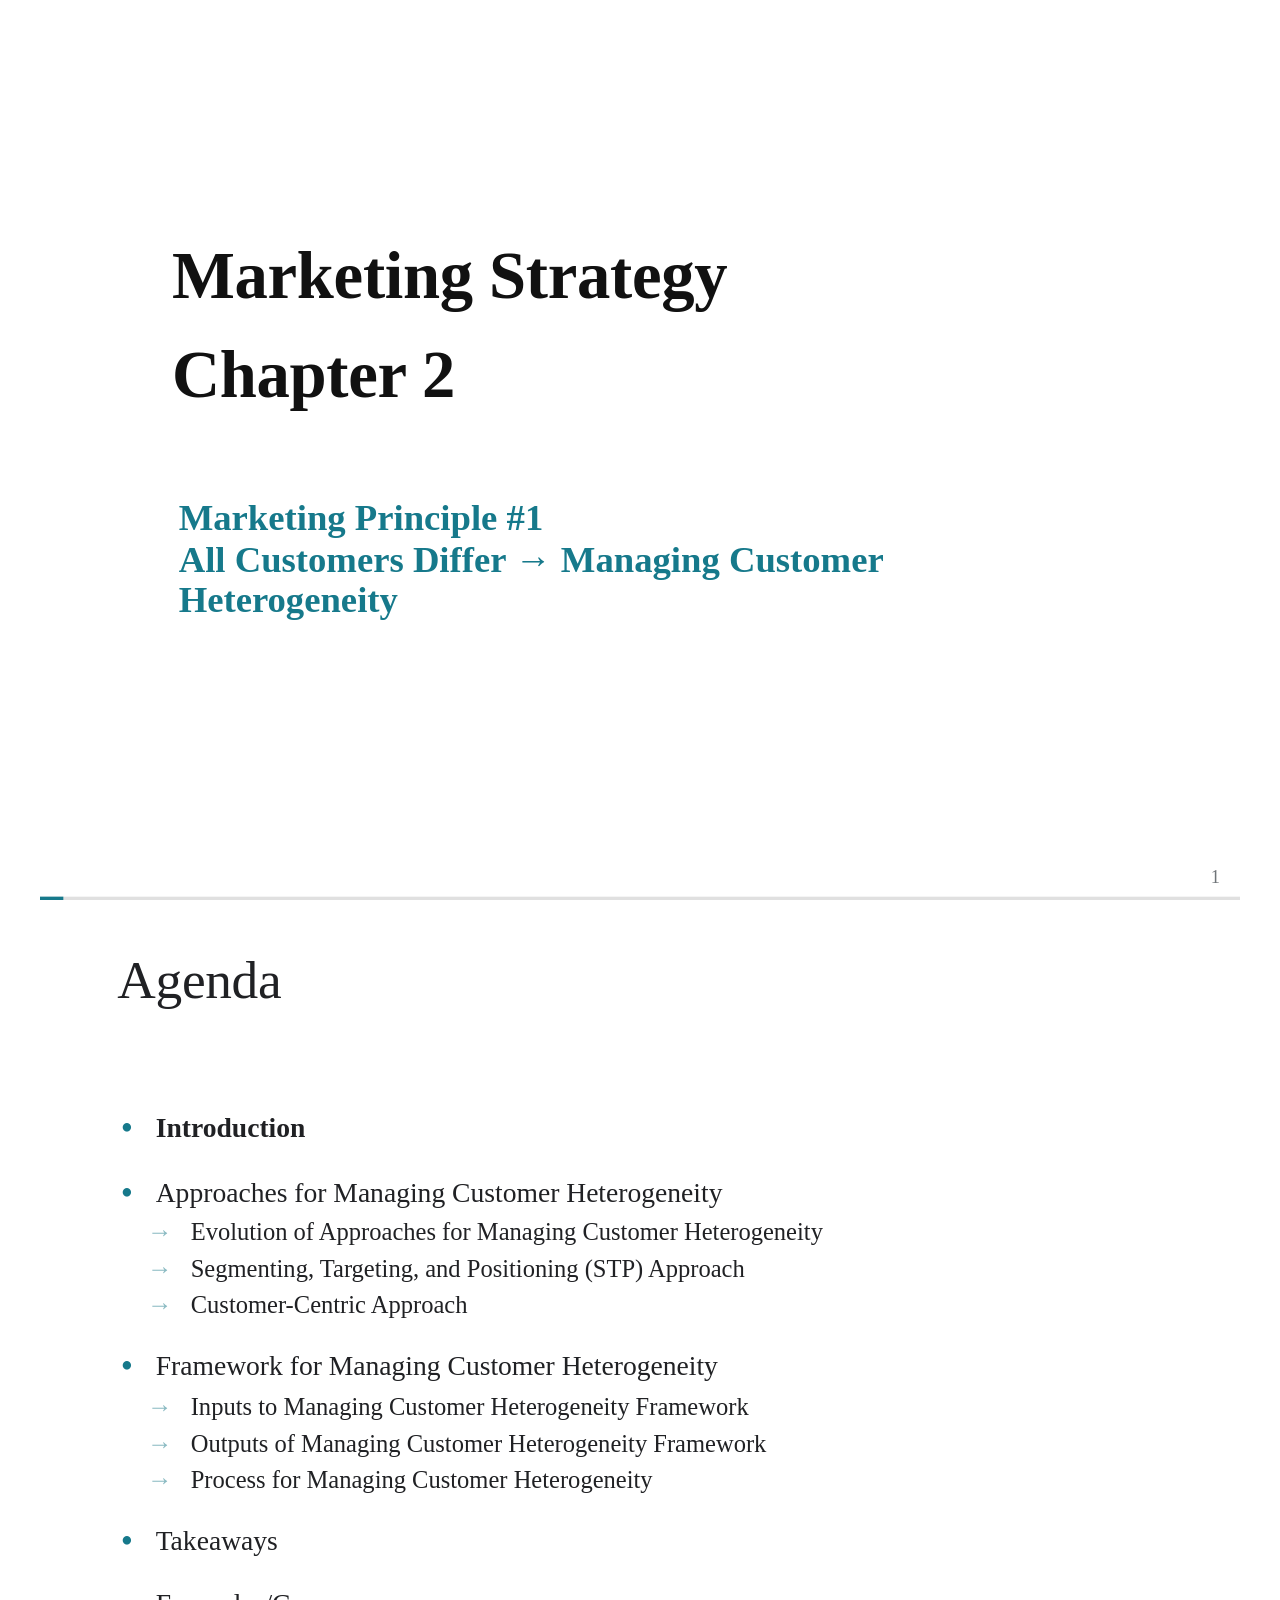
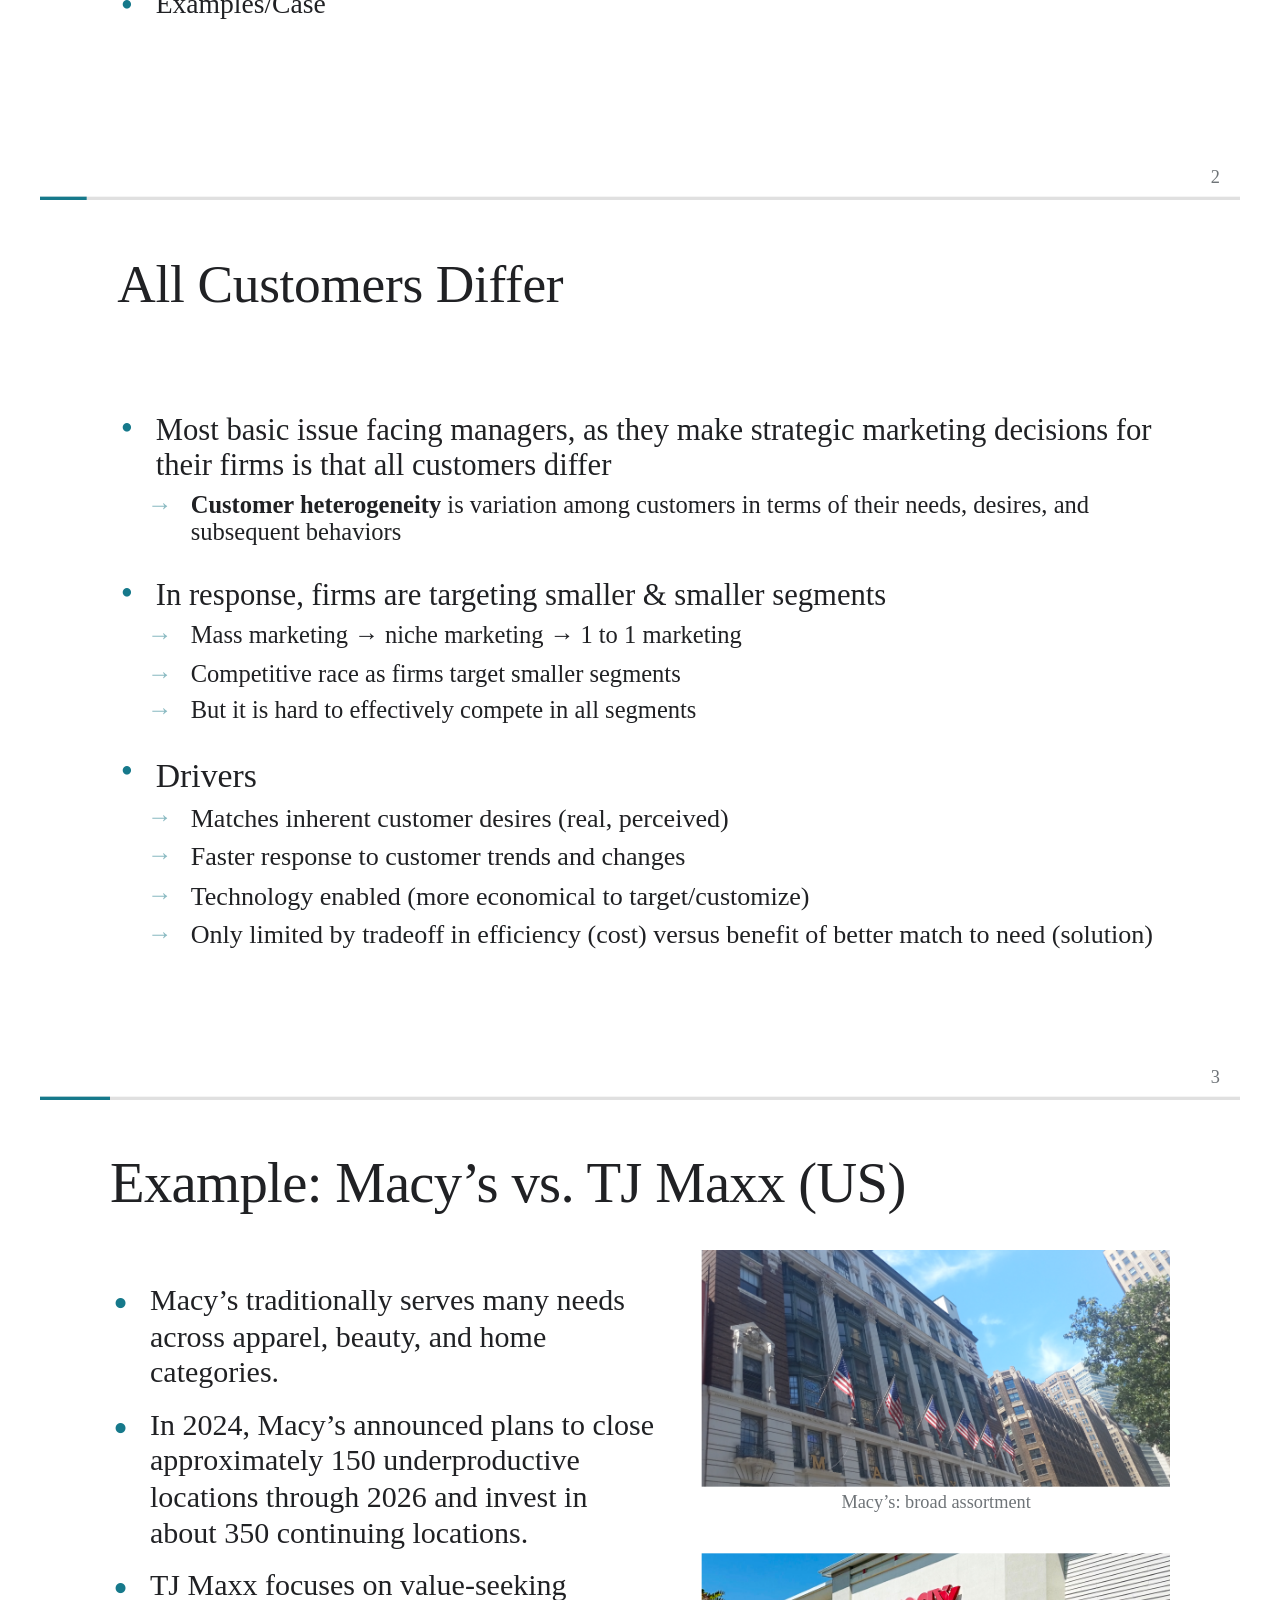
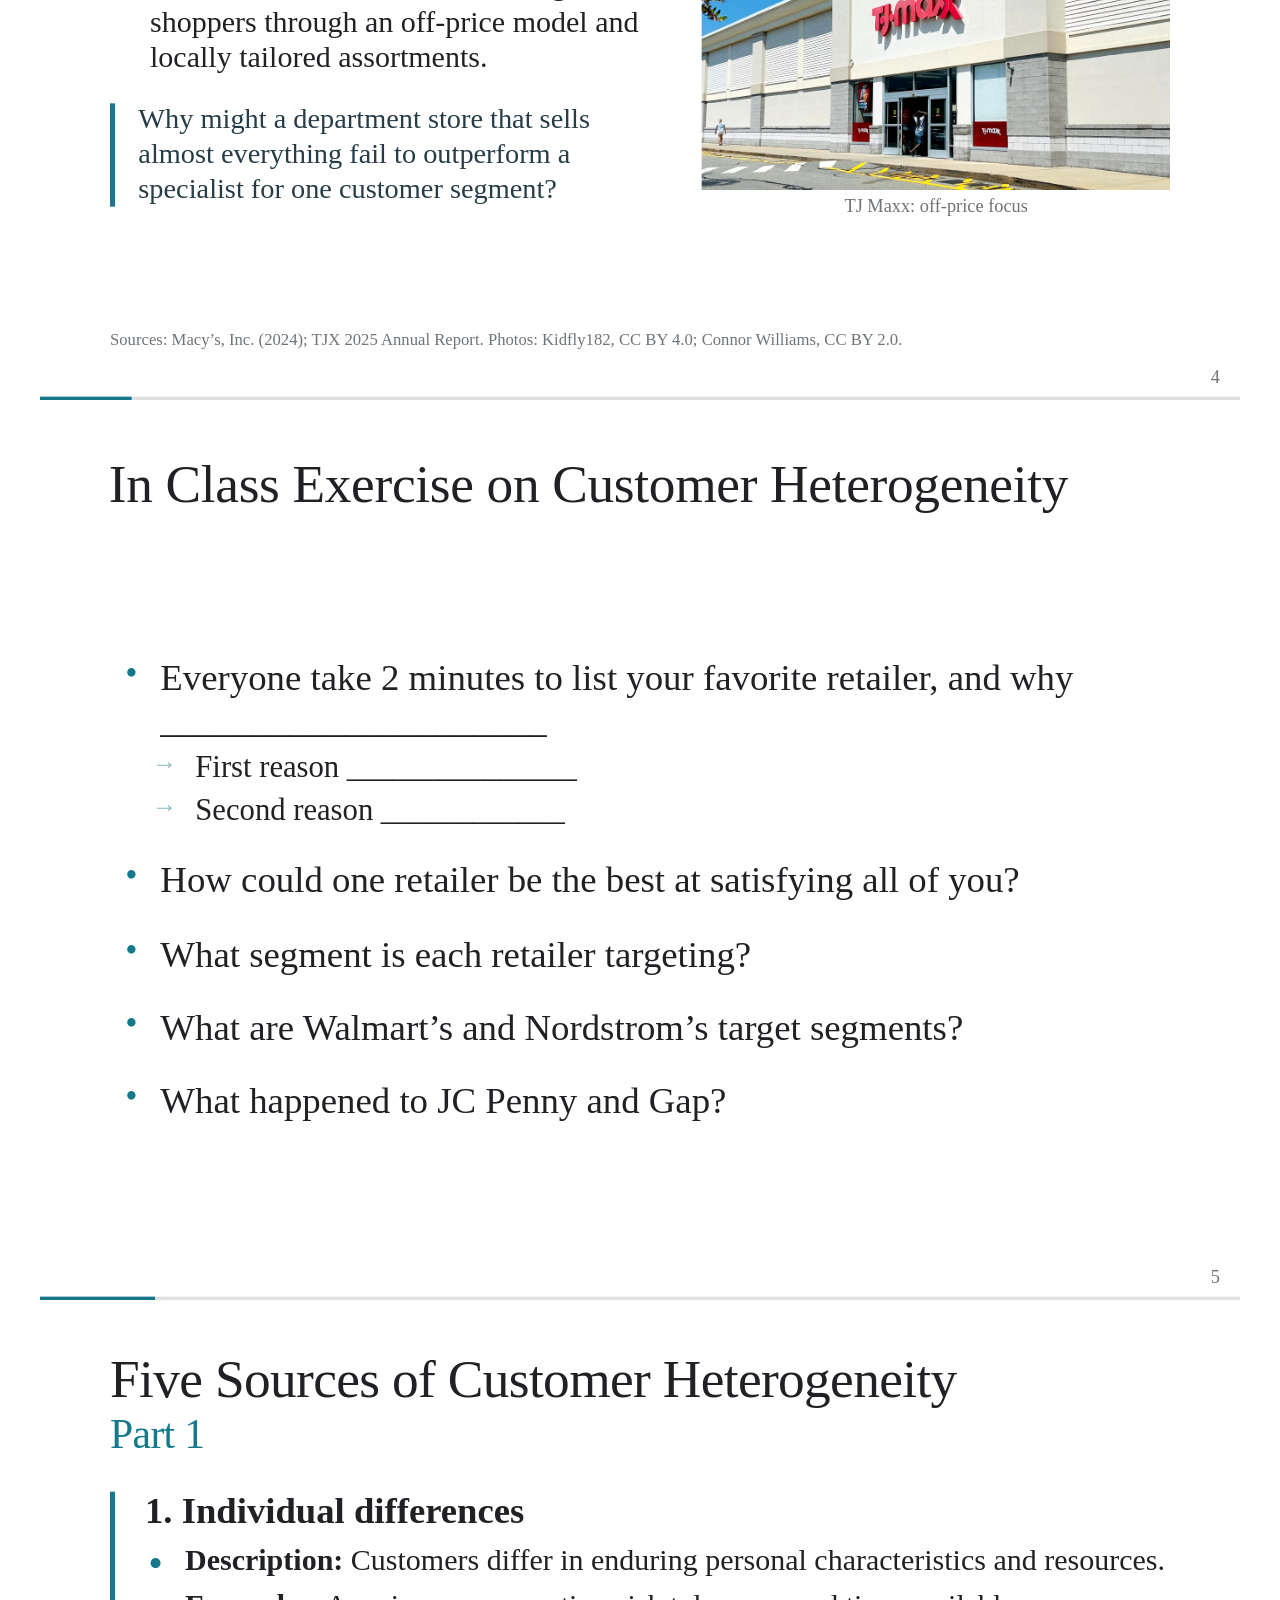
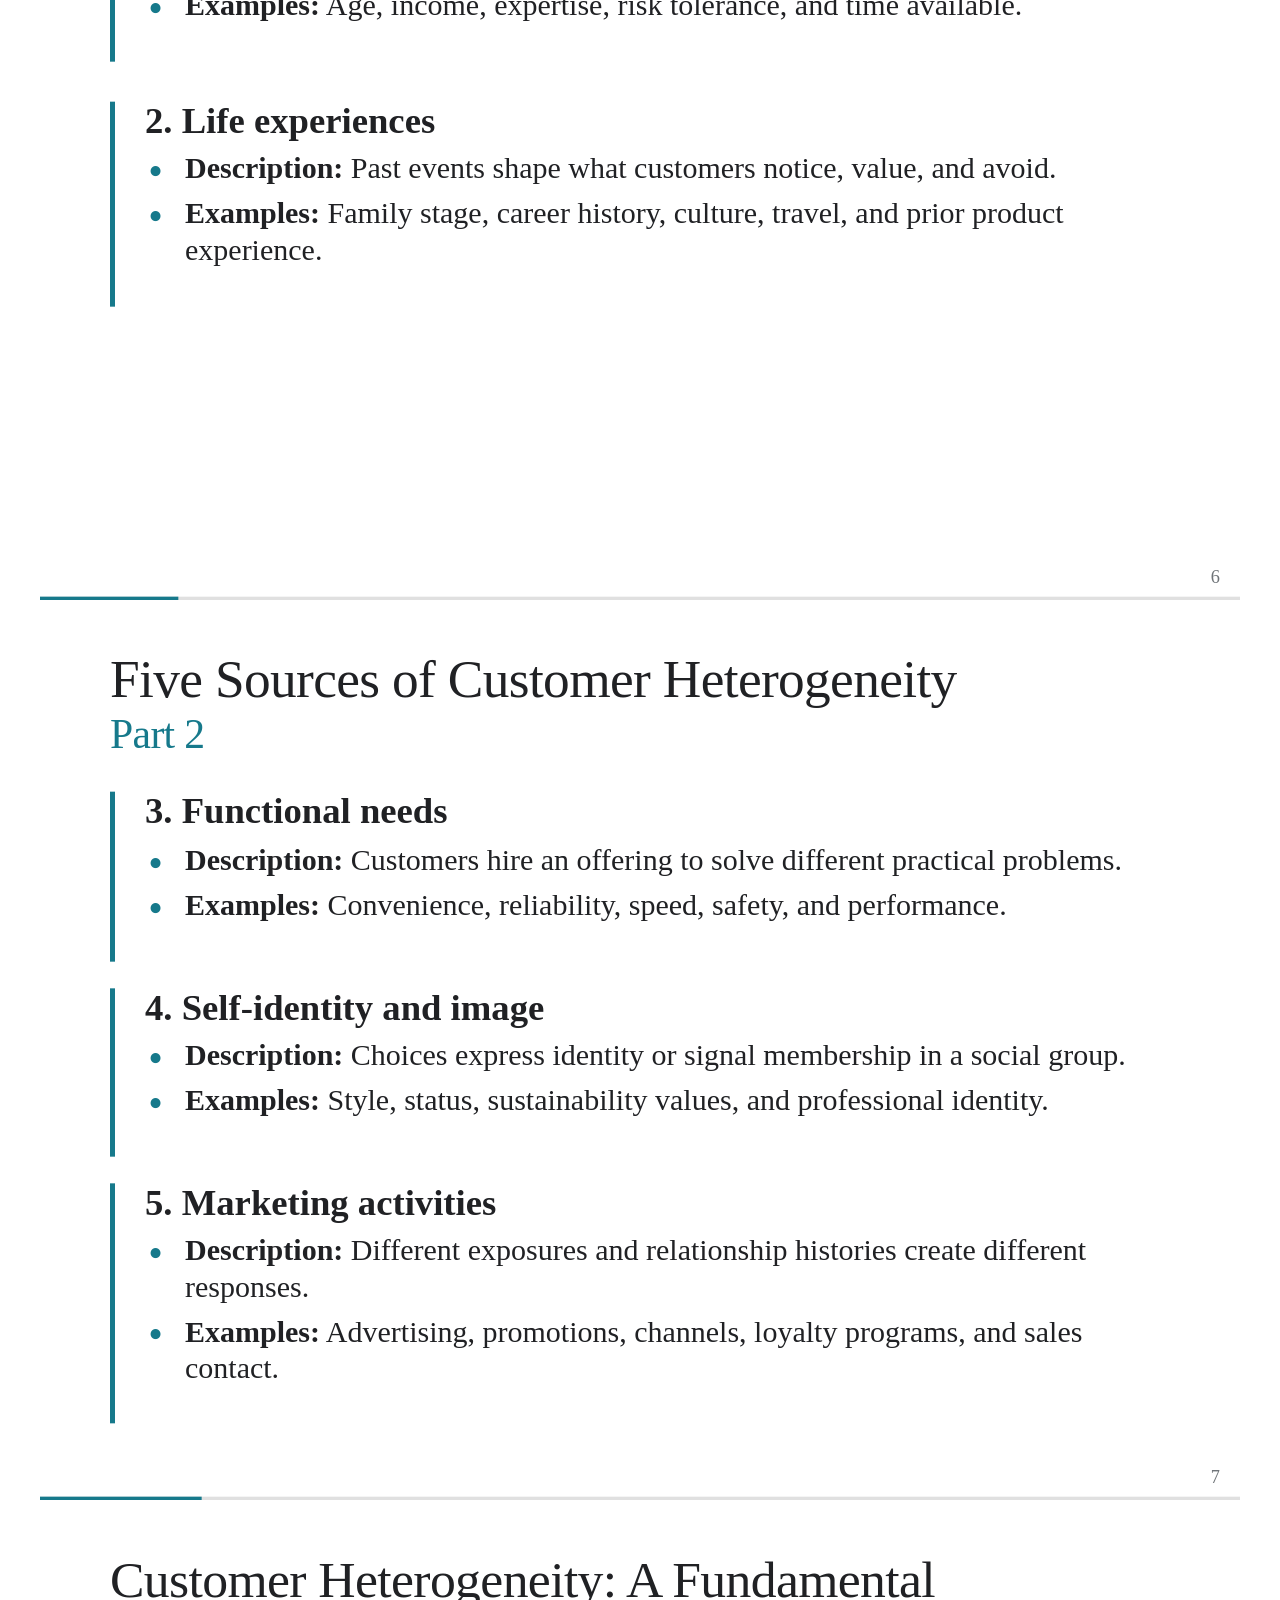
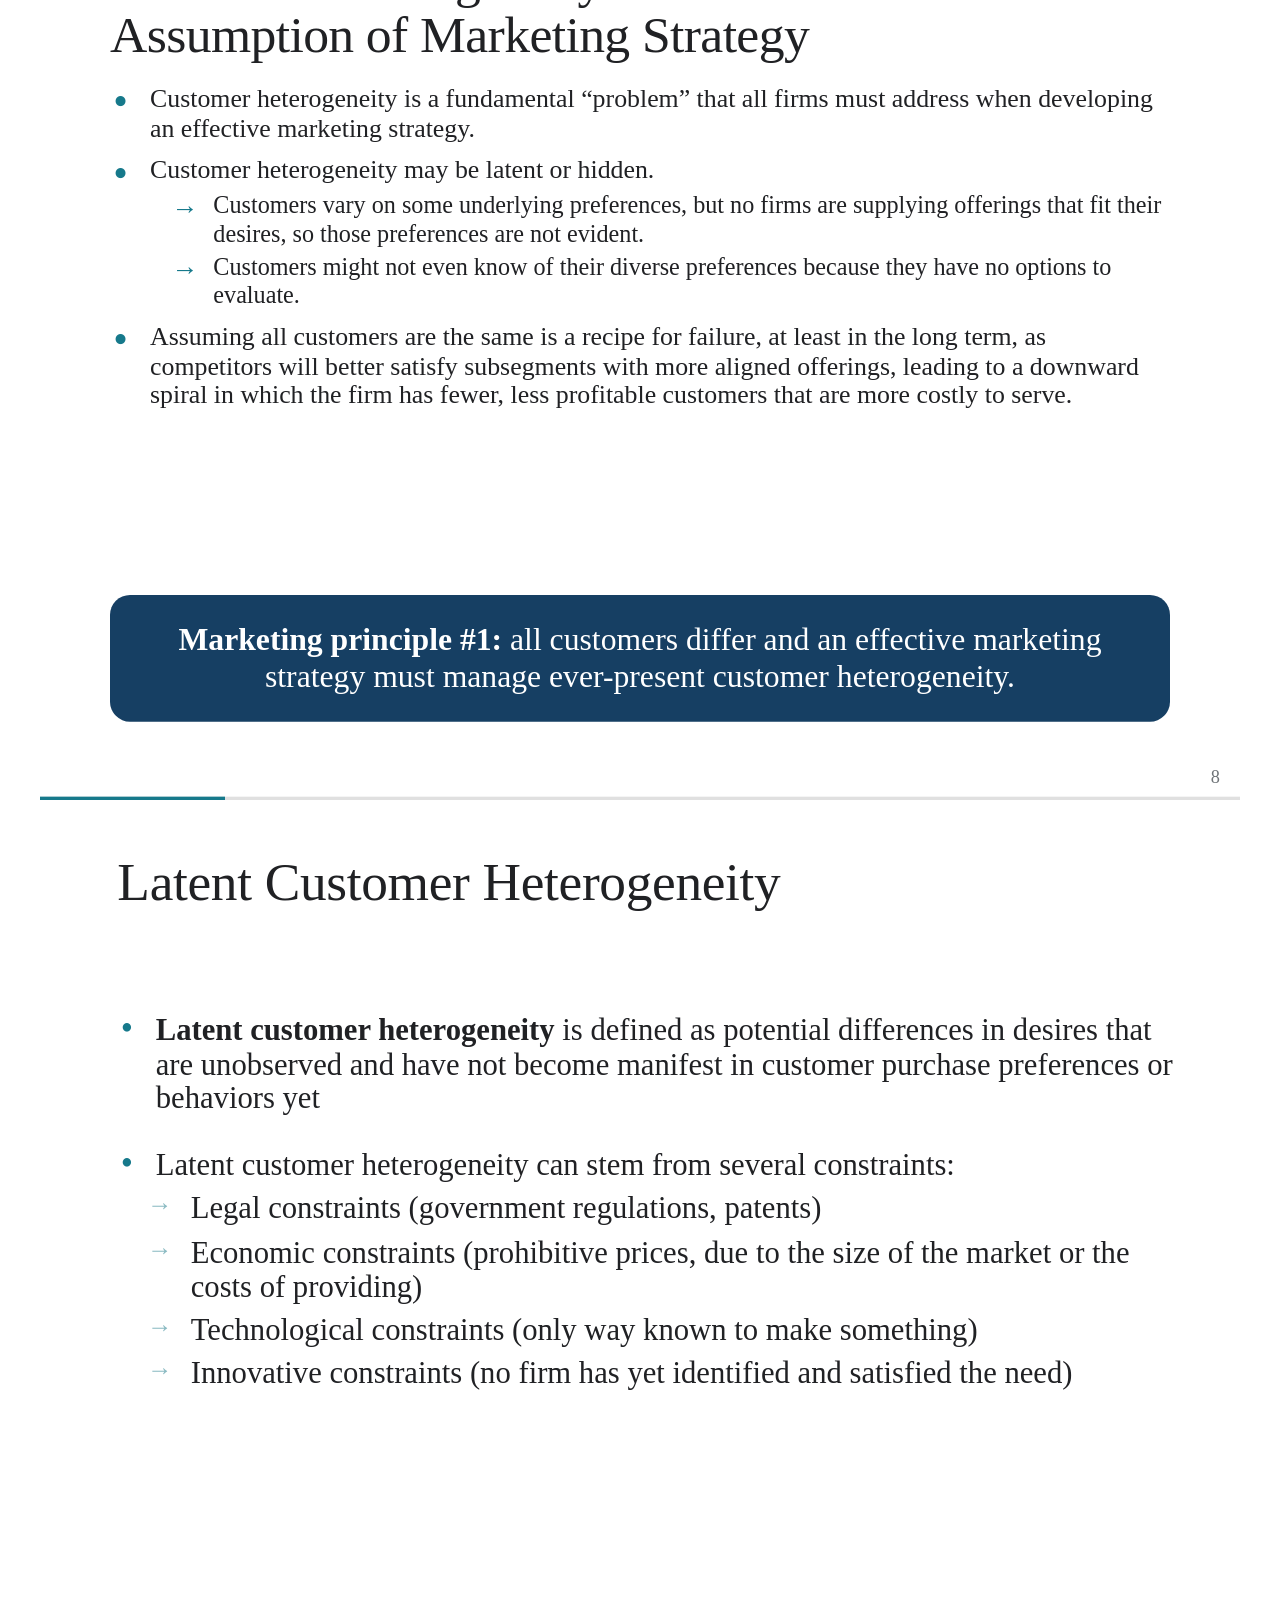
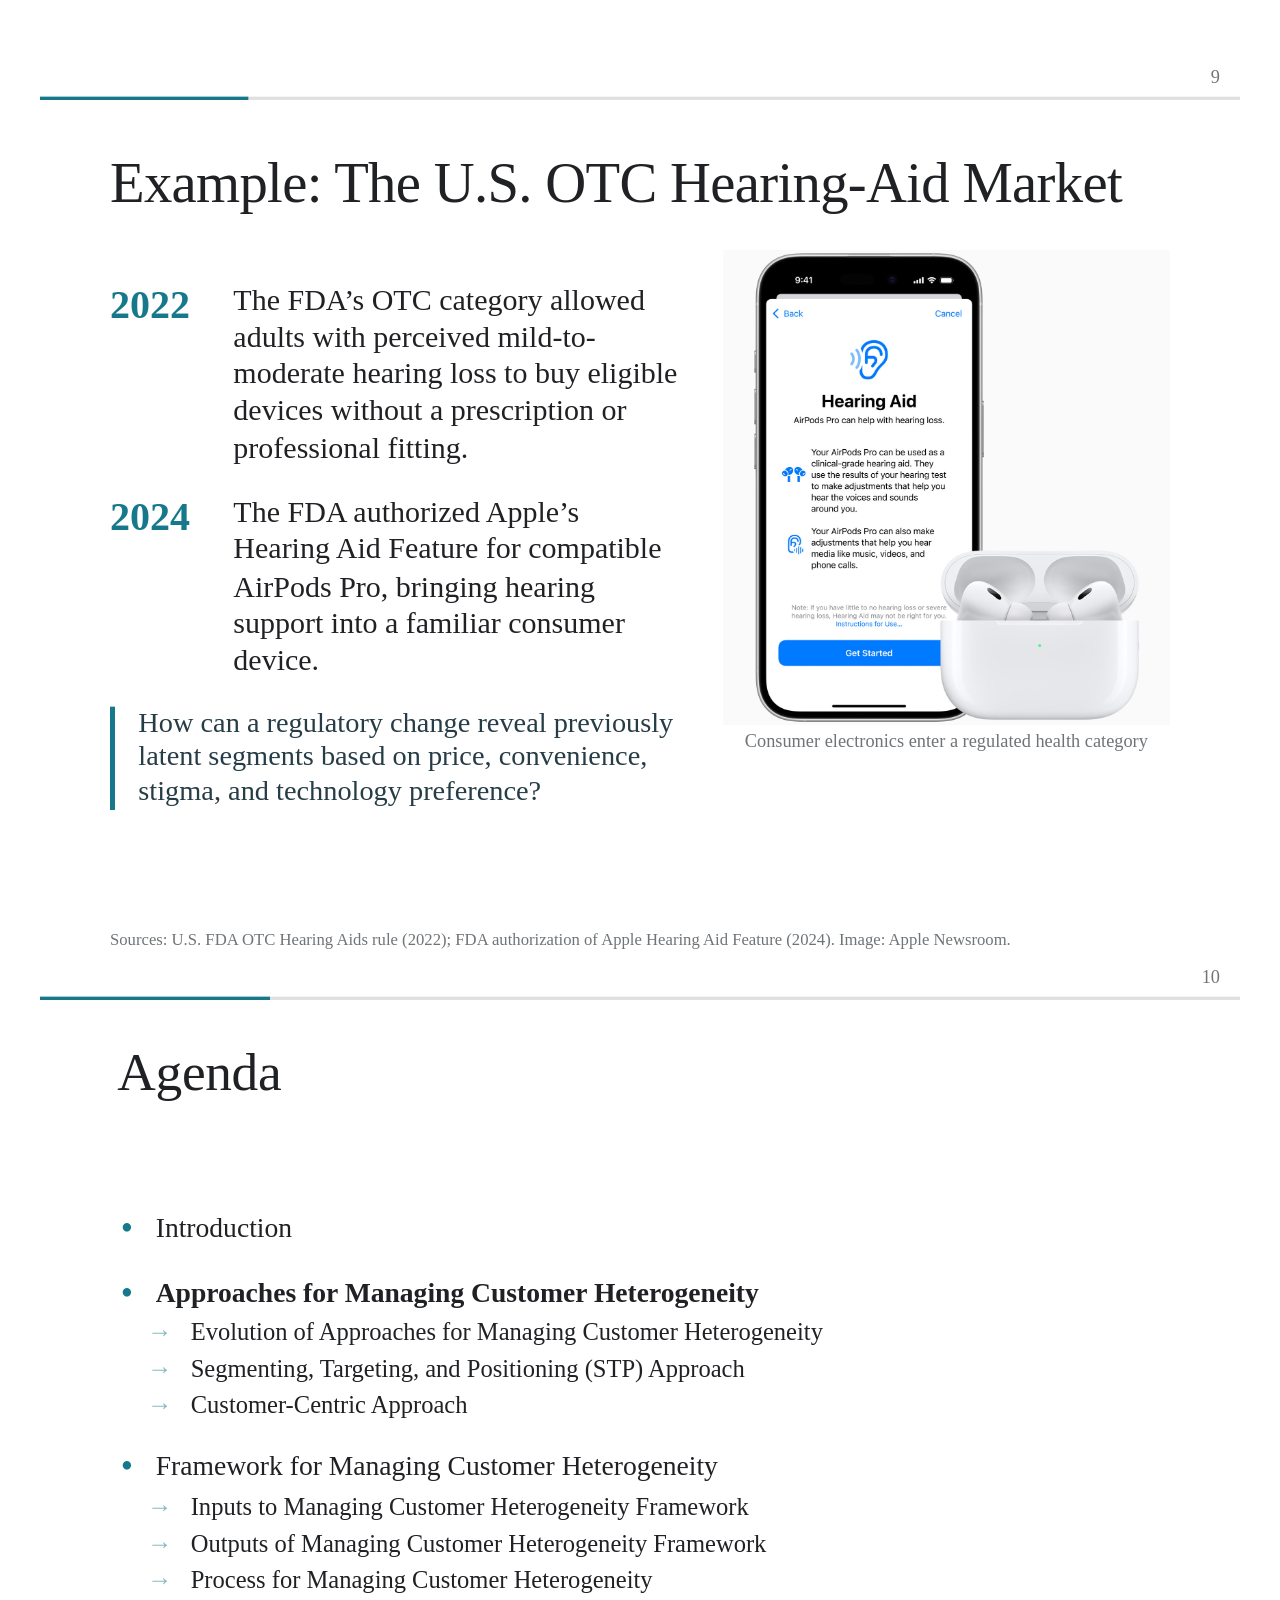
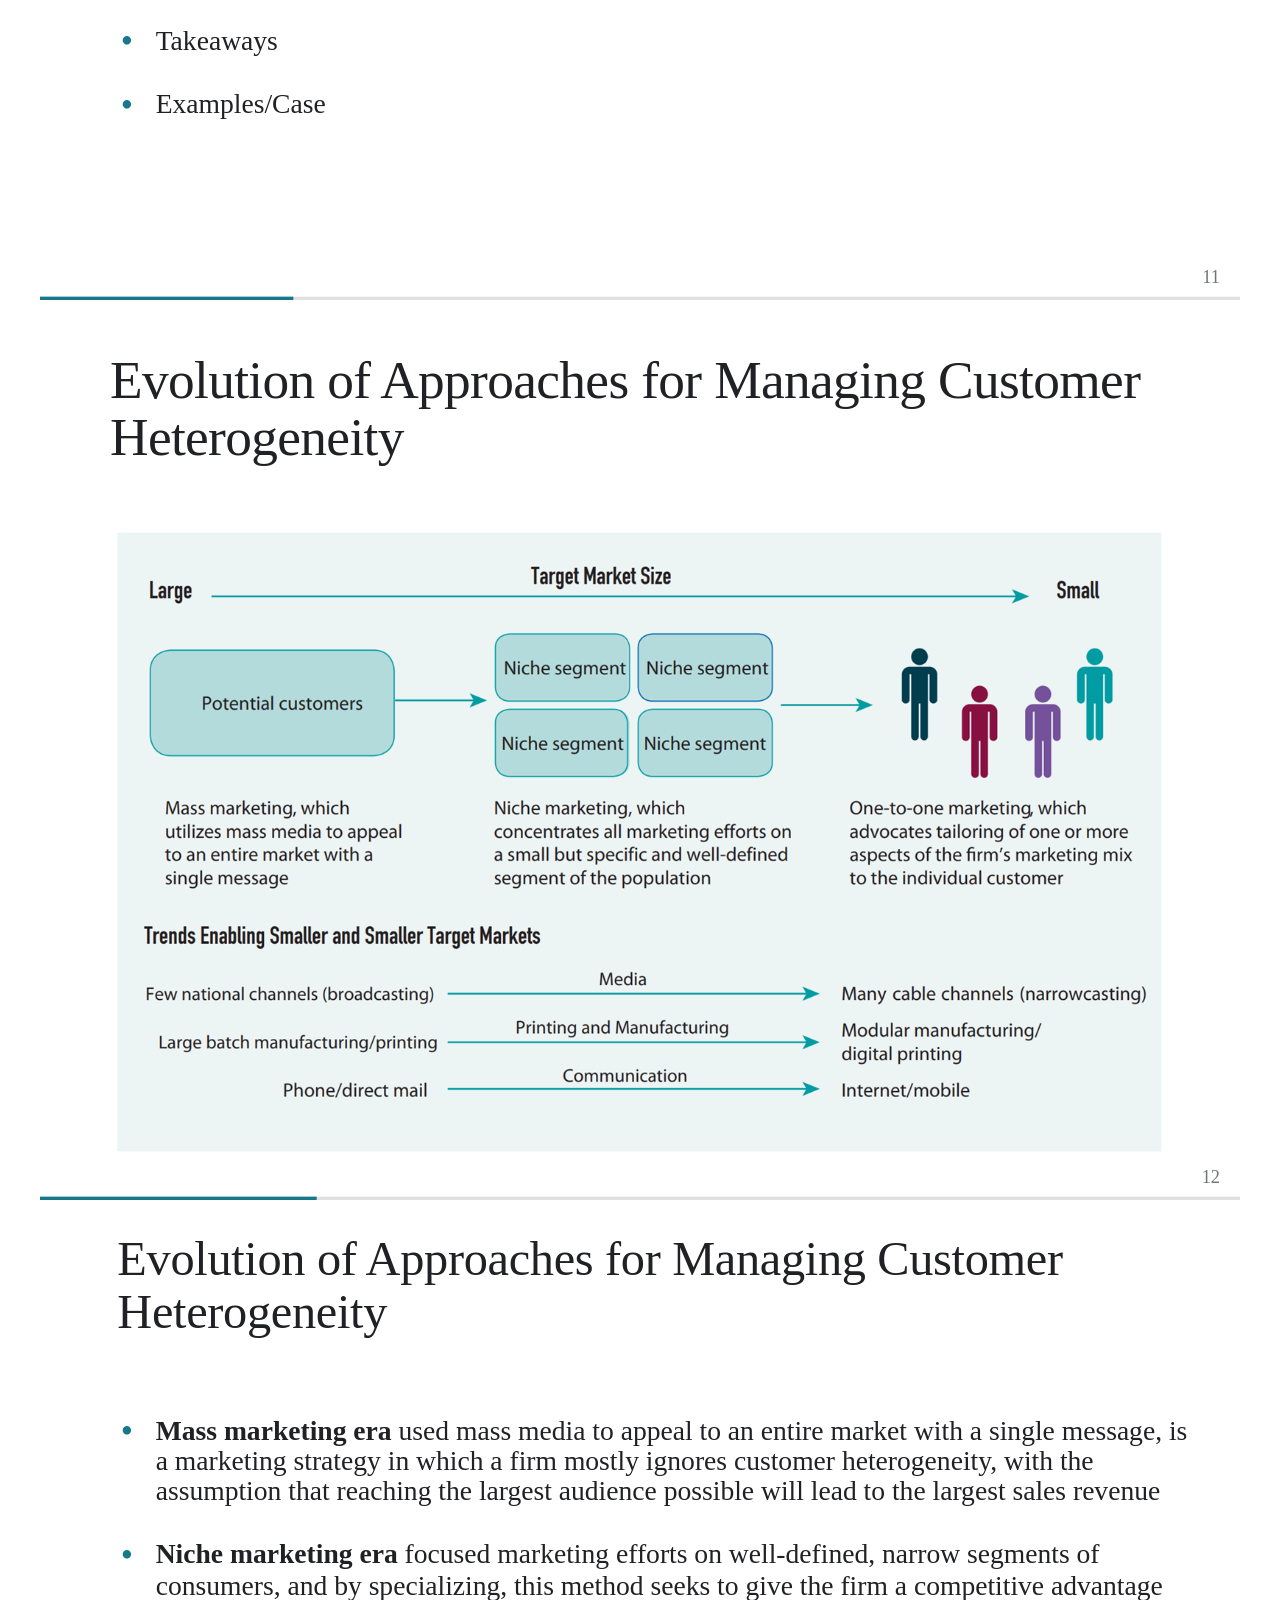
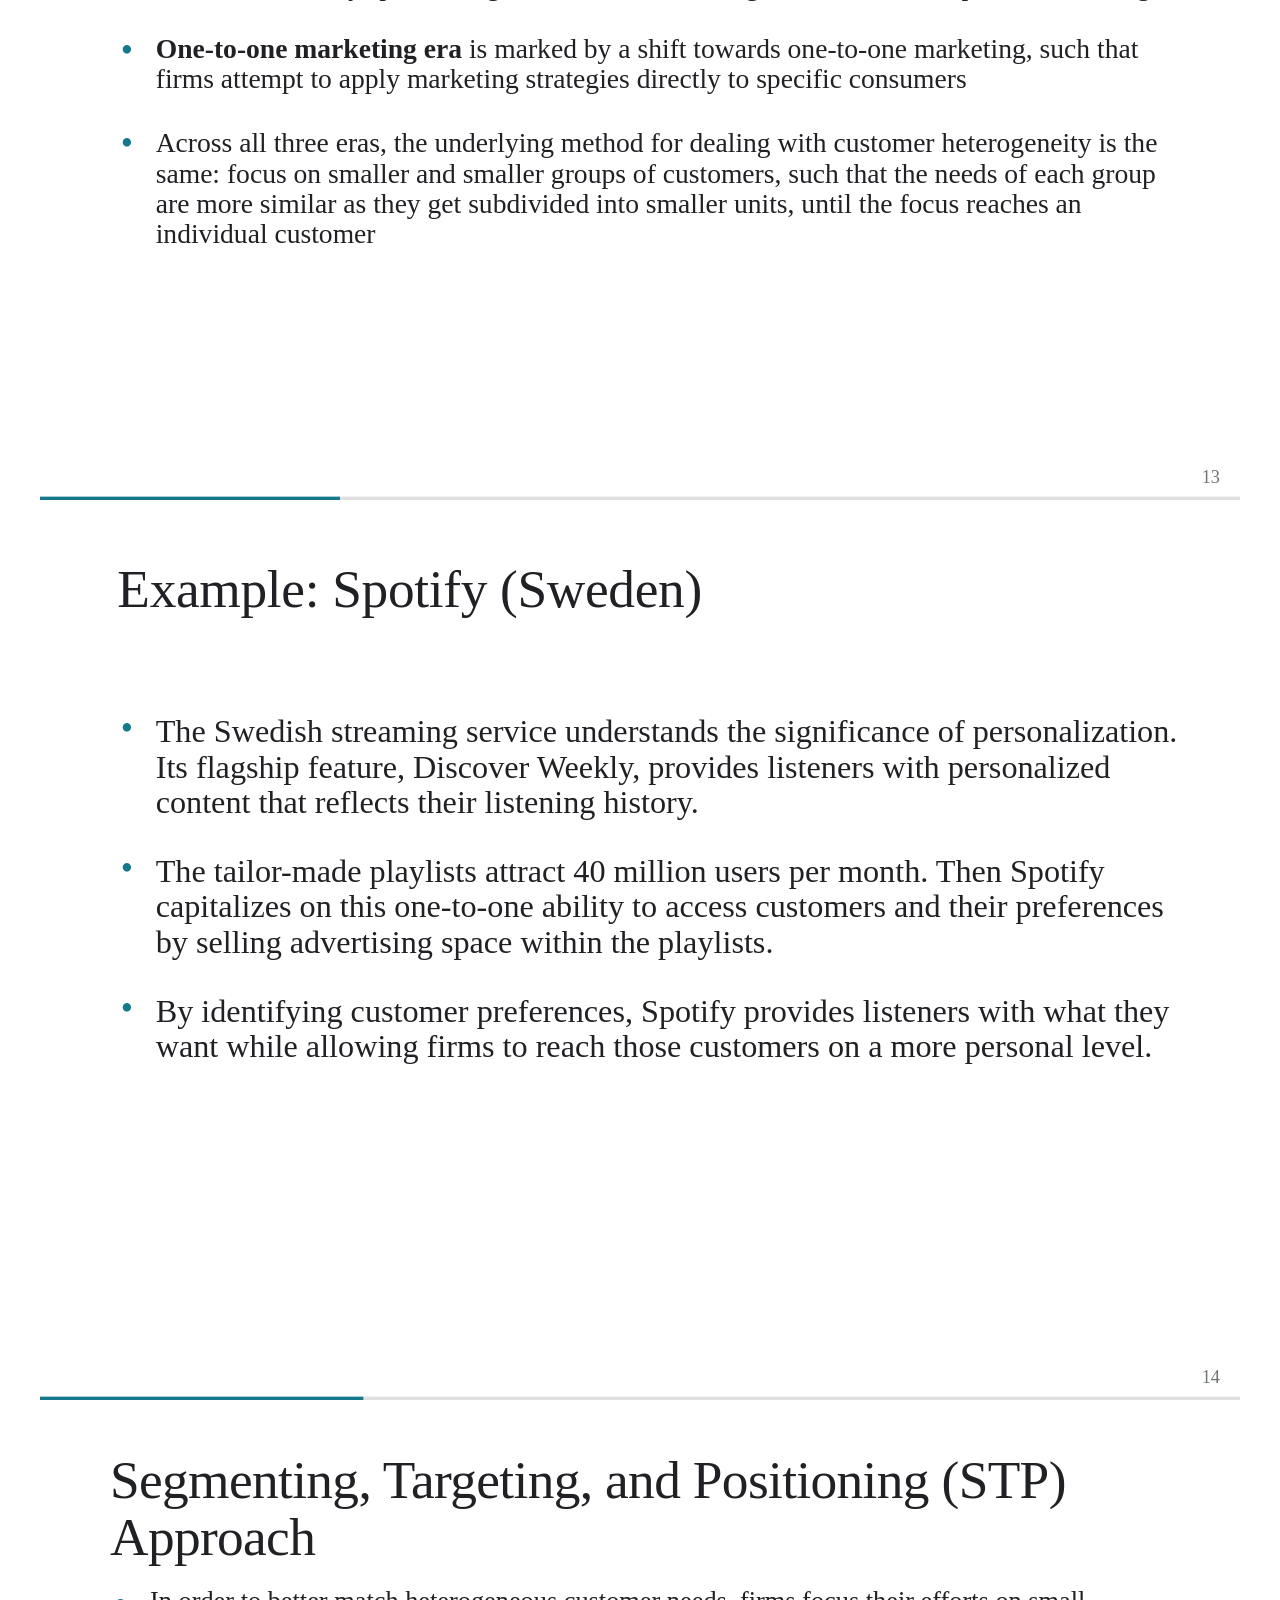
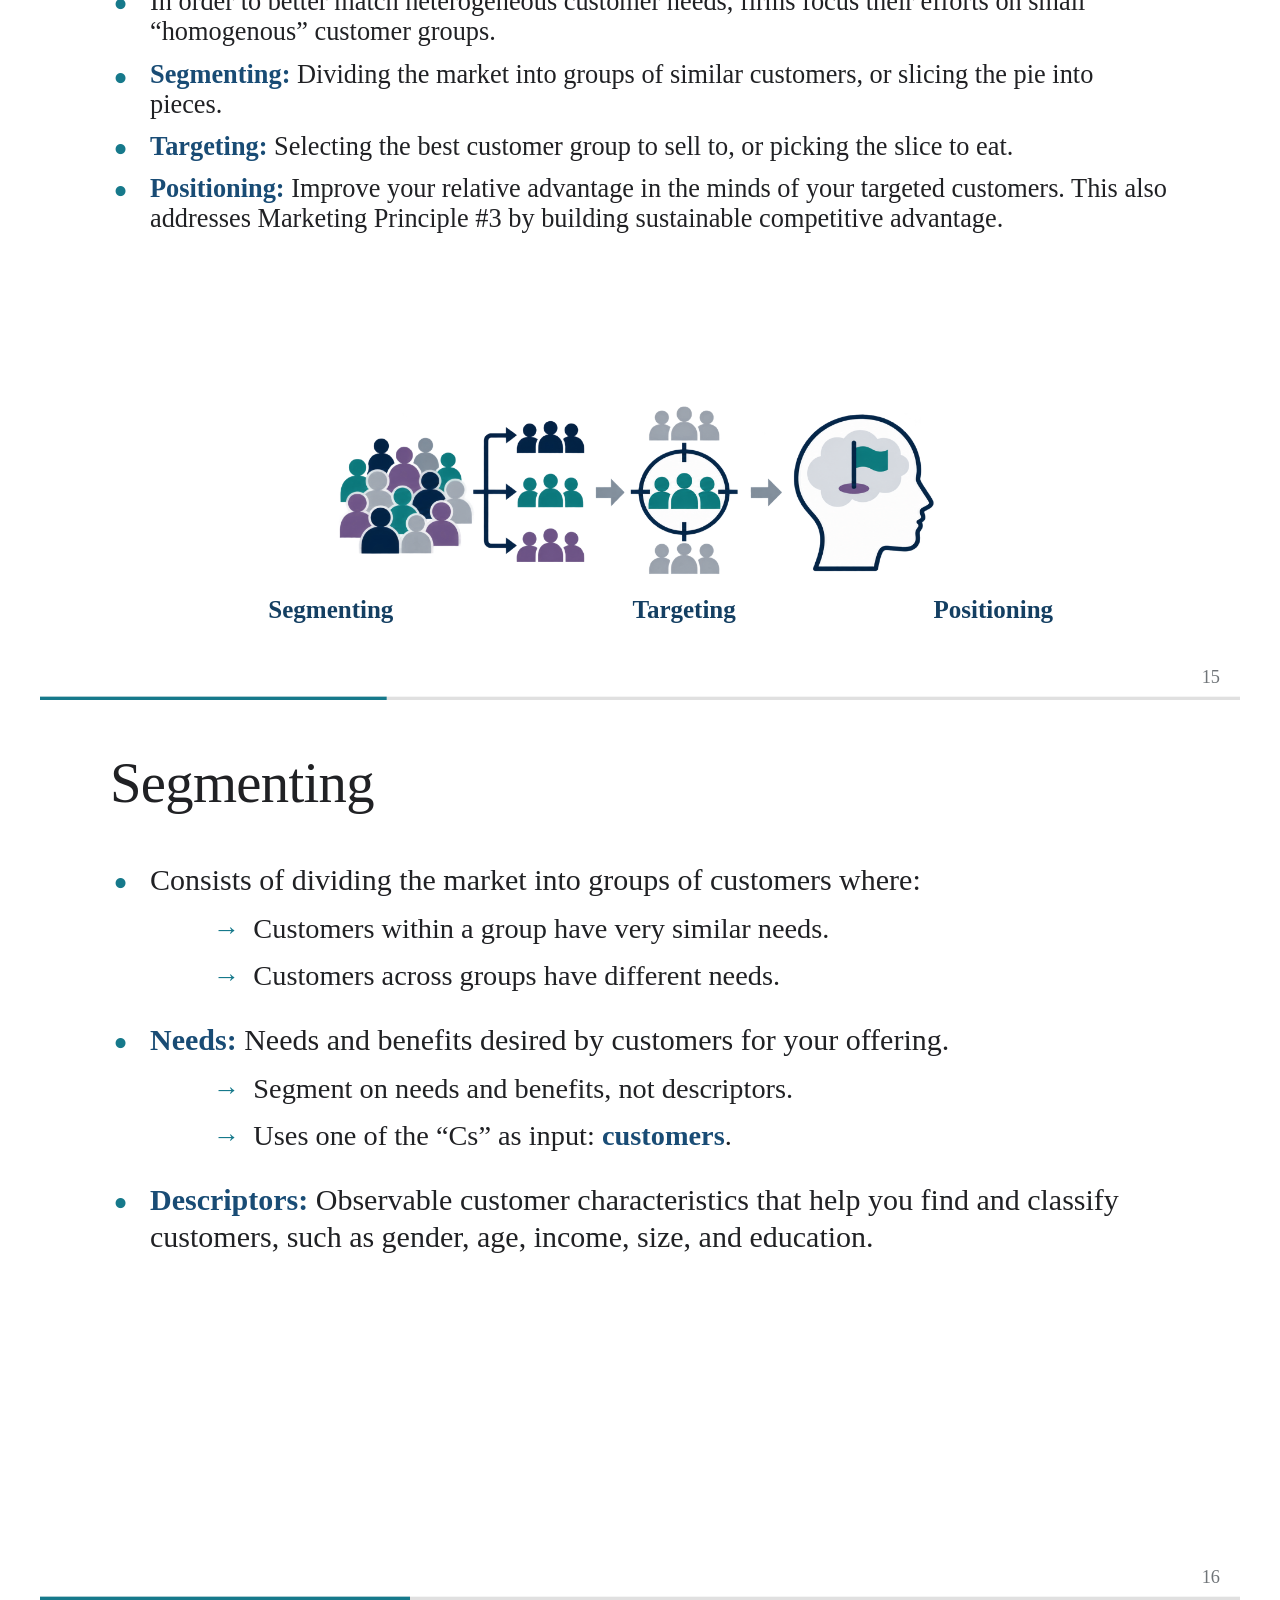
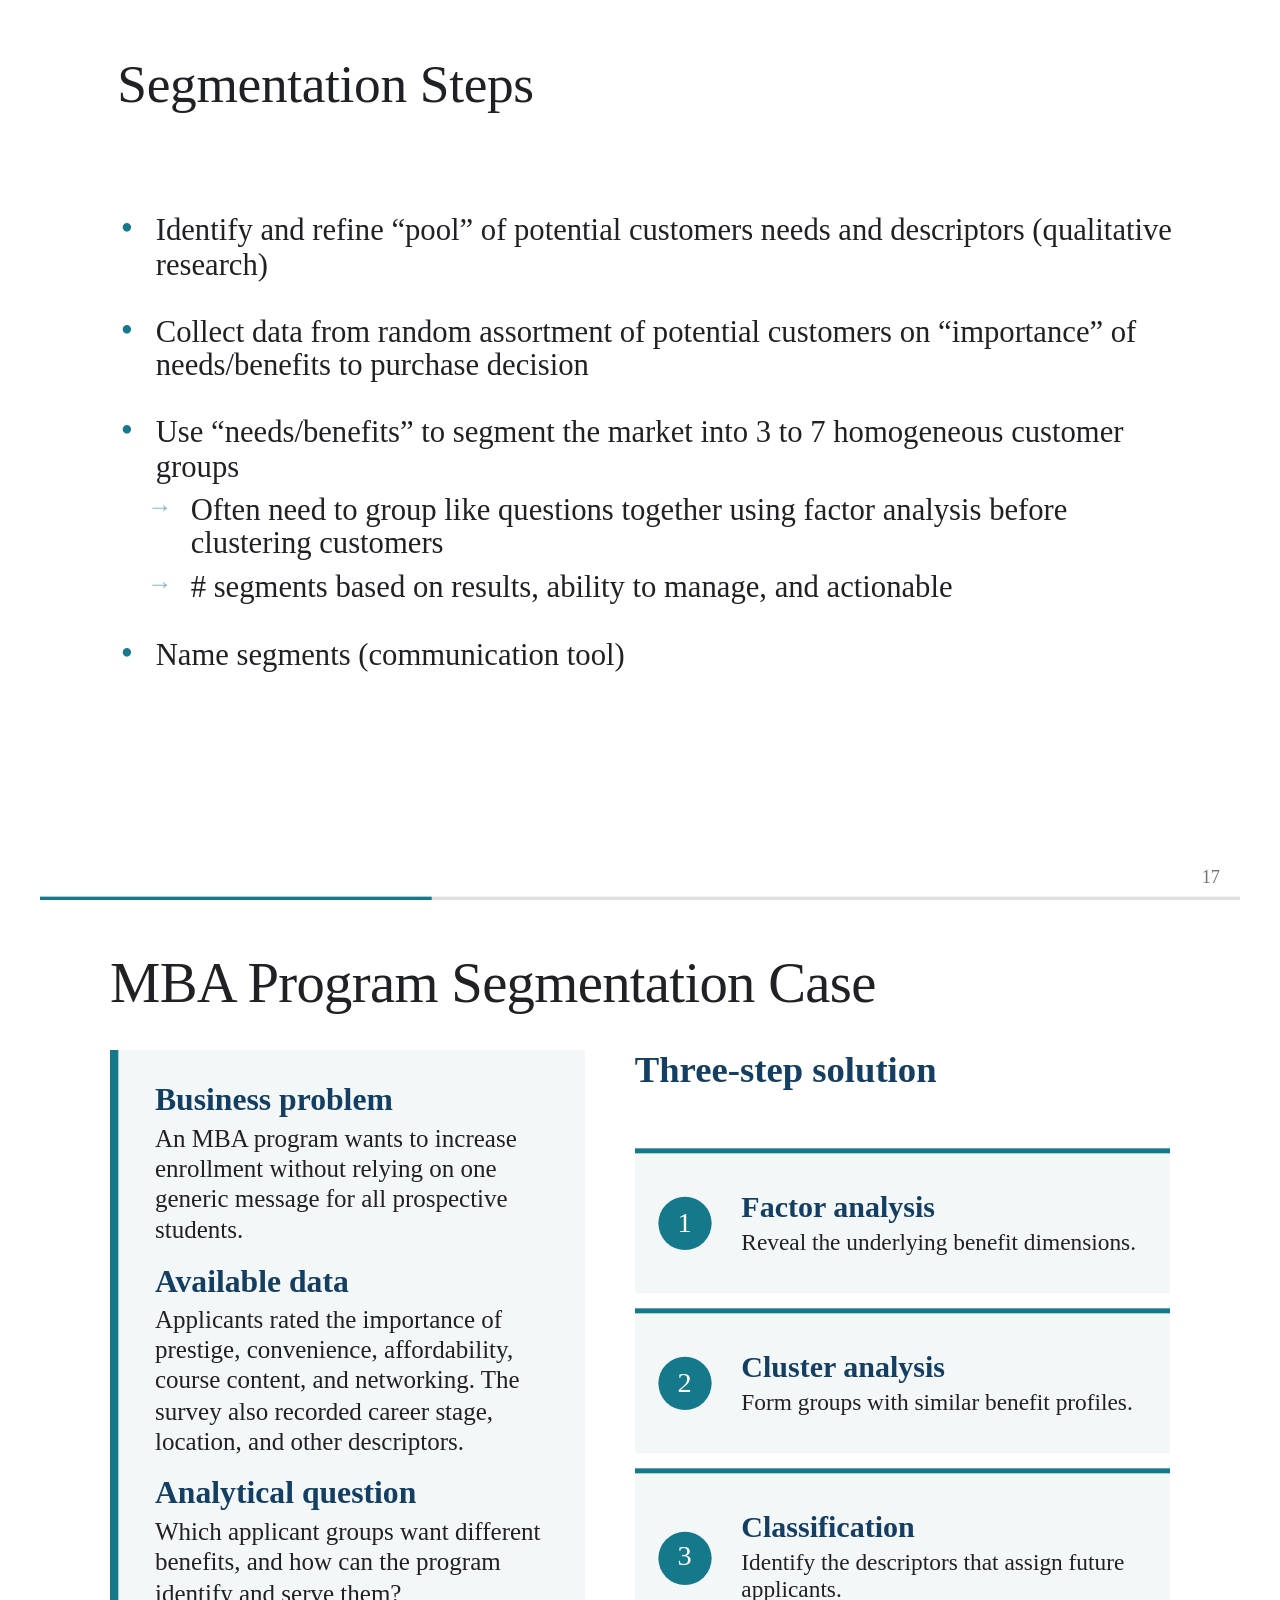
==== commit 230f95a9: "update" ====
--- a/materials/slides/week-02-segmentation.html
+++ b/materials/slides/week-02-segmentation.html
@@ -5,13 +5,13 @@
     <meta name="viewport" content="width=device-width, initial-scale=1" />
     <title>Week 2 · Introduction and Approaches for Managing Customer Heterogeneity</title>
     <link rel="icon" href="../../assets/favicon.svg" type="image/svg+xml" />
-    <link rel="stylesheet" href="../../assets/css/chapter-02-deck.css?v=5" />
-    <script src="../../assets/js/chapter-02-content.js?v=5" defer></script>
-    <script src="../../assets/js/chapter-02-ocr.js?v=5" defer></script>
-    <script src="../../assets/js/chapter-02-revisions.js?v=5" defer></script>
-    <script src="../../assets/js/chapter-02-deck.js?v=5" defer></script>
+    <link rel="stylesheet" href="../../assets/css/chapter-02-deck.css?v=6" />
+    <script src="../../assets/js/chapter-02-content.js?v=6" defer></script>
+    <script src="../../assets/js/chapter-02-ocr.js?v=6" defer></script>
+    <script src="../../assets/js/chapter-02-revisions.js?v=6" defer></script>
+    <script src="../../assets/js/chapter-02-deck.js?v=6" defer></script>
   </head>
   <body>
-    <main id="deck" data-slides="1-20,20a,21,21a,22,22a,23-52" aria-label="Week 2 chapter slides"></main>
+    <main id="deck" data-slides="1-52" aria-label="Week 2 chapter slides"></main>
   </body>
 </html>
--- a/assets/css/chapter-02-deck.css
+++ b/assets/css/chapter-02-deck.css
@@ -324,9 +324,10 @@
 .assumption-source-layout { display: grid; grid-template-rows: 1fr auto; gap: 10px; height: 383px; }
 .assumption-source-list { font-size: 15.5px; line-height: 1.14; }
 .assumption-source-list > li { margin-bottom: 8px; }
-.assumption-source-list ul { margin-top: 4px; }
-.assumption-source-list ul li { margin-bottom: 4px; font-size: 14.5px; }
-.marketing-principle { display: grid; min-height: 76px; place-items: center; padding: 12px 22px; border-radius: 12px; color: #fff; background: #163f63; text-align: center; font-size: 20px; line-height: 1.13; }
+.assumption-source-list ul { margin-top: 4px; padding-left: 8px; }
+.assumption-source-list ul li { margin-bottom: 4px; padding-left: 30px; font-size: 14.5px; }
+.assumption-source-list ul li::before { left: 5px; }
+.marketing-principle { display: flex; min-height: 76px; align-items: center; justify-content: center; padding: 12px 22px; border-radius: 12px; color: #fff; background: #163f63; text-align: center; font-size: 19px; line-height: 1.16; }
 
 .source-image-slide .custom-title { margin-bottom: 10px; font-size: 32px; }
 .source-image-slide .custom-body { display: grid; height: 430px; place-items: center; }
@@ -361,7 +362,7 @@
 .position-link .dark-output { min-height: 170px; font-size: 21px; }
 
 .stp-source-slide .custom-title { margin-bottom: 13px; font-size: 32px; }
-.stp-source-layout { display: grid; grid-template-rows: 1fr 122px; gap: 12px; height: 388px; }
+.stp-source-layout { display: grid; grid-template-rows: 1fr 152px; gap: 7px; height: 388px; }
 .stp-source-copy { font-size: 15.8px; line-height: 1.15; }
 .stp-source-copy li { margin-bottom: 7px; }
 .stp-source-copy strong { color: #194c75; }
@@ -372,6 +373,9 @@
 .stp-modern-graphic strong { margin-bottom: 4px; font-size: 18px; }
 .stp-modern-graphic span { font-size: 13px; line-height: 1.15; }
 .stp-modern-graphic b { align-self: center; color: var(--teal); font-size: 24px; text-align: center; }
+.stp-visual-process { display: grid; grid-template-rows: 126px 24px; height: 150px; align-items: center; }
+.stp-visual-process img { display: block; width: 100%; height: 126px; object-fit: contain; }
+.stp-visual-labels { display: grid; grid-template-columns: 1.25fr .75fr 1fr; align-items: center; color: #143f62; font-size: 15px; font-weight: 700; text-align: center; }
 
 .segmenting-layout { display: grid; grid-template-columns: 1.15fr 0.85fr; gap: 38px; align-items: end; height: 348px; }
 .numbered-steps { margin: 18px 0 0; padding-left: 30px; }
@@ -394,6 +398,18 @@
 .method-pipeline p { font-size: 16px; line-height: 1.27; }
 .method-number { display: inline-grid; width: 32px; height: 32px; place-items: center; border-radius: 50%; color: #fff; background: var(--teal); }
 .method-arrow { font-size: 28px; }
+
+.case-method-intro { display: grid; grid-template-columns: .94fr 1.06fr; gap: 30px; align-items: stretch; height: 350px; }
+.case-method-background { padding: 20px 22px; border-left: 5px solid var(--teal); background: #f3f7f8; }
+.case-method-background h2 { margin: 12px 0 4px; color: #143f62; font-size: 19px; }
+.case-method-background h2:first-child { margin-top: 0; }
+.case-method-background p { font-size: 15px; line-height: 1.22; }
+.case-method-plan { display: grid; gap: 9px; }
+.case-method-plan > h2 { color: #143f62; }
+.case-method-plan section { display: grid; grid-template-columns: 38px 1fr; gap: 12px; align-items: center; padding: 12px 14px; border-top: 3px solid var(--teal); background: #f3f7f8; }
+.case-method-plan section > span { display: grid; width: 32px; height: 32px; place-items: center; border-radius: 50%; color: #fff; background: var(--teal); font-size: 17px; }
+.case-method-plan strong { display: block; color: #143f62; font-size: 18px; }
+.case-method-plan p { margin-top: 2px; font-size: 14px; line-height: 1.18; }
 
 .method-theory-layout { display: grid; grid-template-columns: .9fr 1.1fr; gap: 28px; align-items: center; height: 342px; }
 .theory-copy { padding: 23px 22px; border-left: 5px solid var(--teal); background: #f3f7f8; }
@@ -406,6 +422,19 @@
 .theory-steps strong { margin-bottom: 3px; color: #143f62; font-size: 19px; }
 .theory-steps span { font-size: 15px; line-height: 1.2; }
 .classification-theory .theory-copy p { font-size: 16px; }
+
+.method-deliverables { display: grid; grid-template-columns: repeat(3, 1fr); gap: 18px; align-items: stretch; height: 330px; }
+.method-deliverables section { position: relative; padding: 54px 18px 18px; border-top: 5px solid var(--teal); background: #f3f7f8; }
+.method-deliverables section > span { position: absolute; top: 14px; left: 18px; display: grid; width: 29px; height: 29px; place-items: center; border-radius: 50%; color: #fff; background: var(--teal); }
+.method-deliverables h2 { color: #143f62; font-size: 20px; }
+.method-deliverables p { margin-top: 14px; font-size: 15px; line-height: 1.23; }
+
+.segmentation-complete { display: grid; grid-template-columns: 1.15fr .85fr; gap: 36px; align-items: center; height: 340px; }
+.segmentation-complete h2 { color: #143f62; }
+.segmentation-complete .slide-list { margin-top: 18px; font-size: 17px; }
+.next-decision { display: flex; min-height: 220px; flex-direction: column; align-items: center; justify-content: center; padding: 28px; color: #fff; background: #163f63; text-align: center; }
+.next-decision strong { margin-bottom: 16px; font-size: 22px; }
+.next-decision span { font-size: 20px; line-height: 1.24; }
 
 .mba-case { display: grid; grid-template-columns: 1.15fr 0.85fr; gap: 36px; align-items: center; height: 340px; }
 .mba-case h2 { margin-top: 18px; }
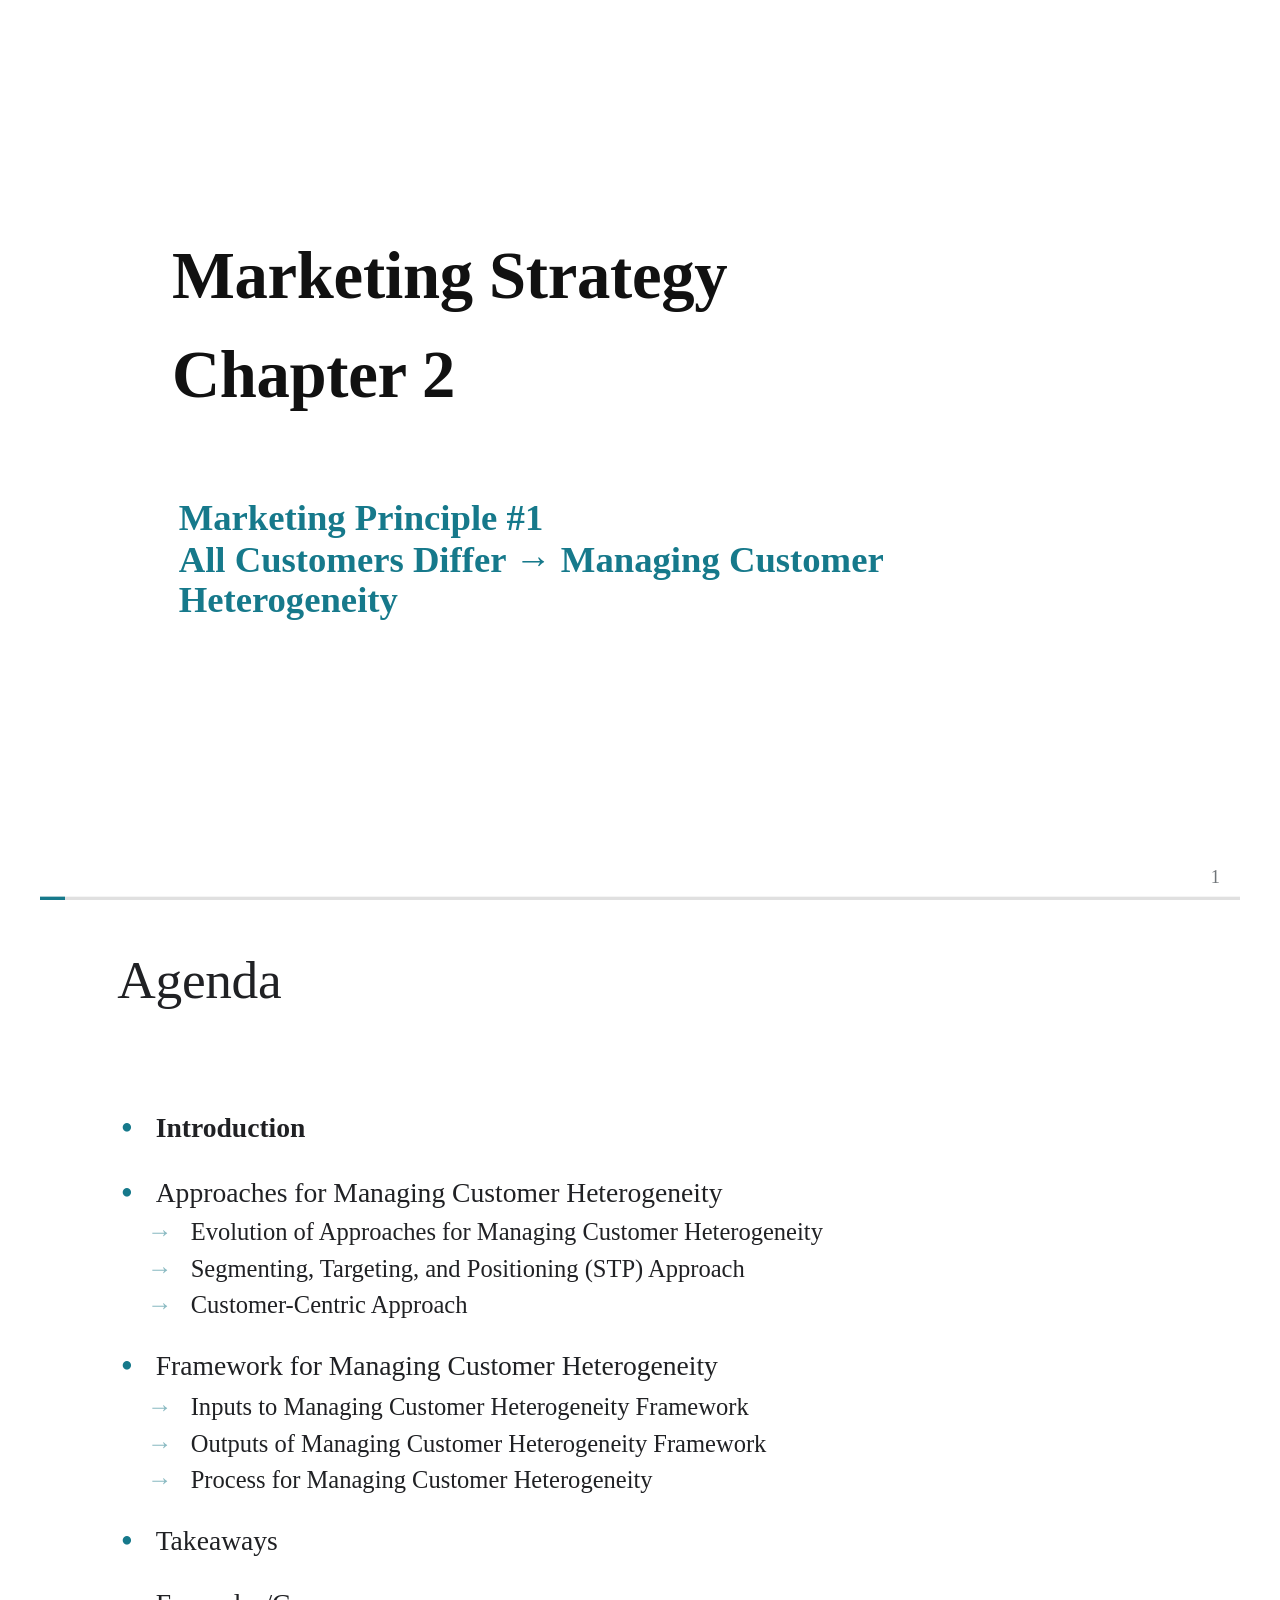
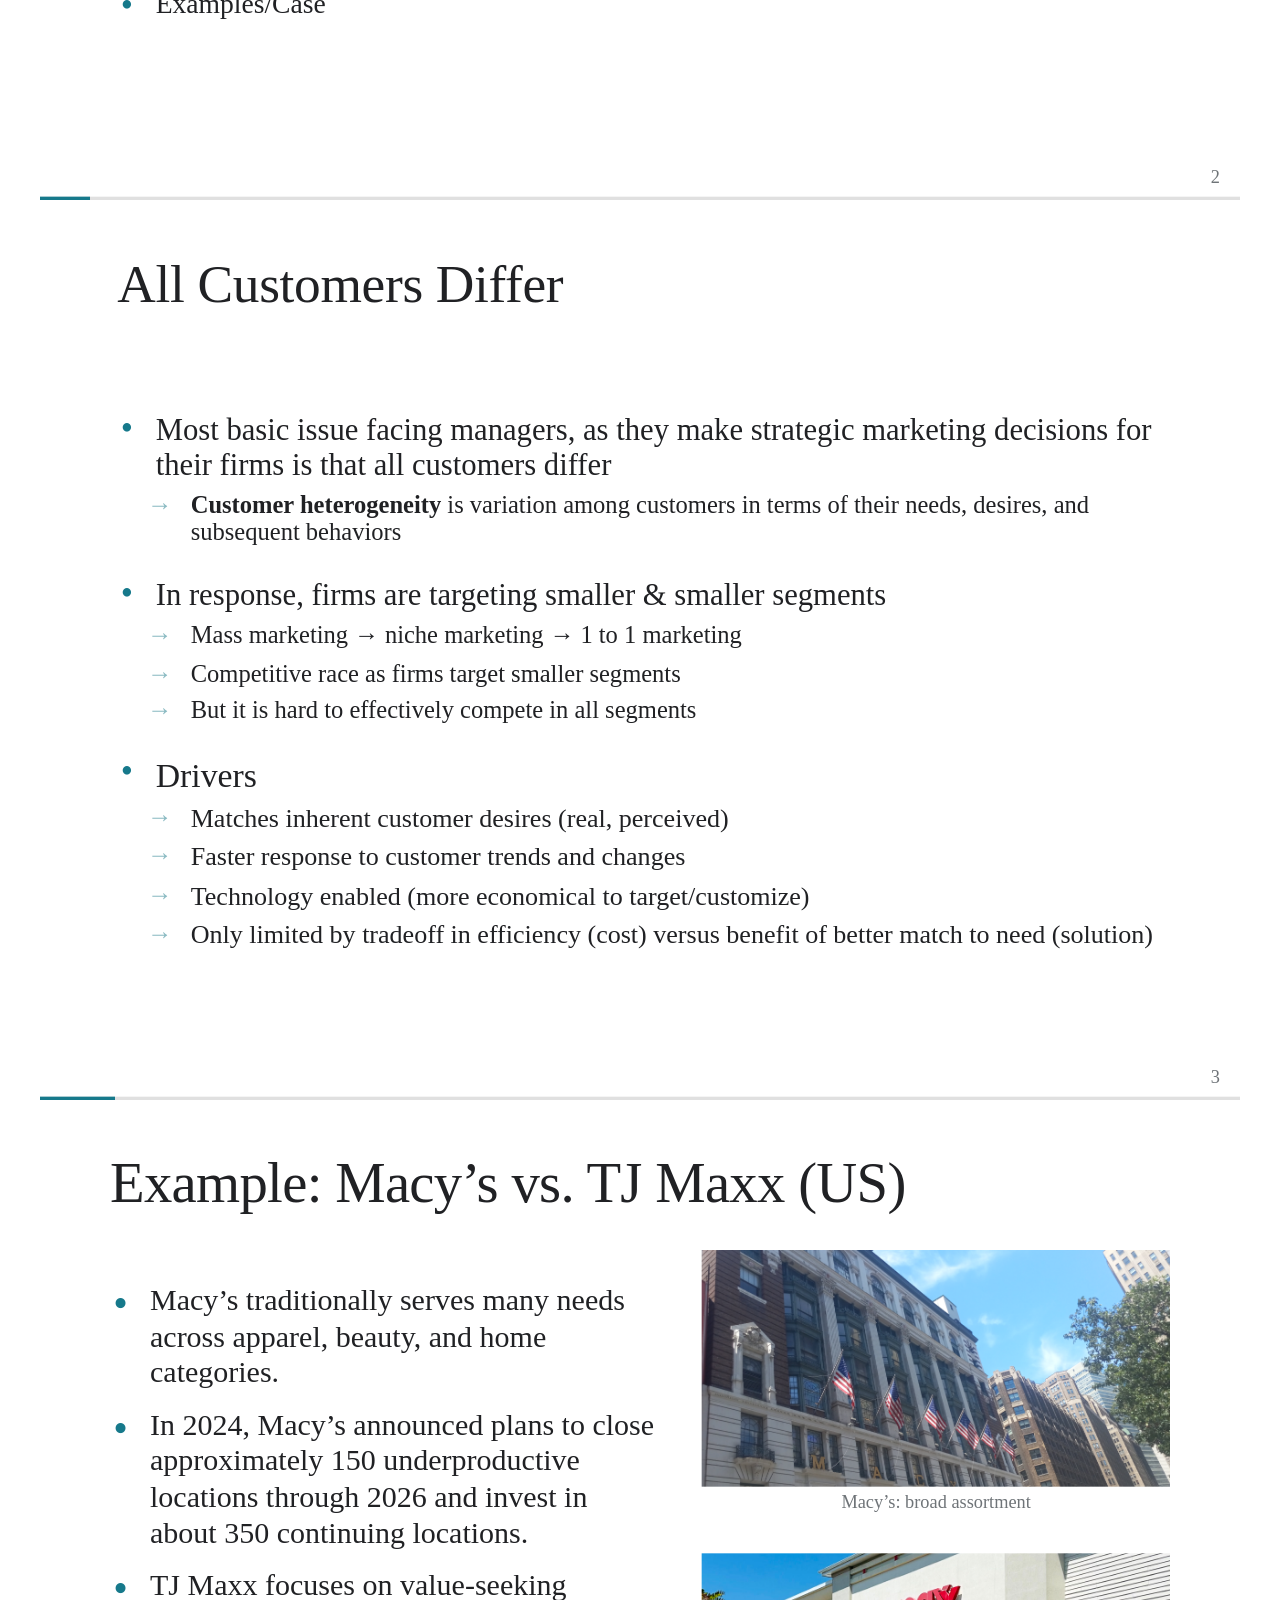
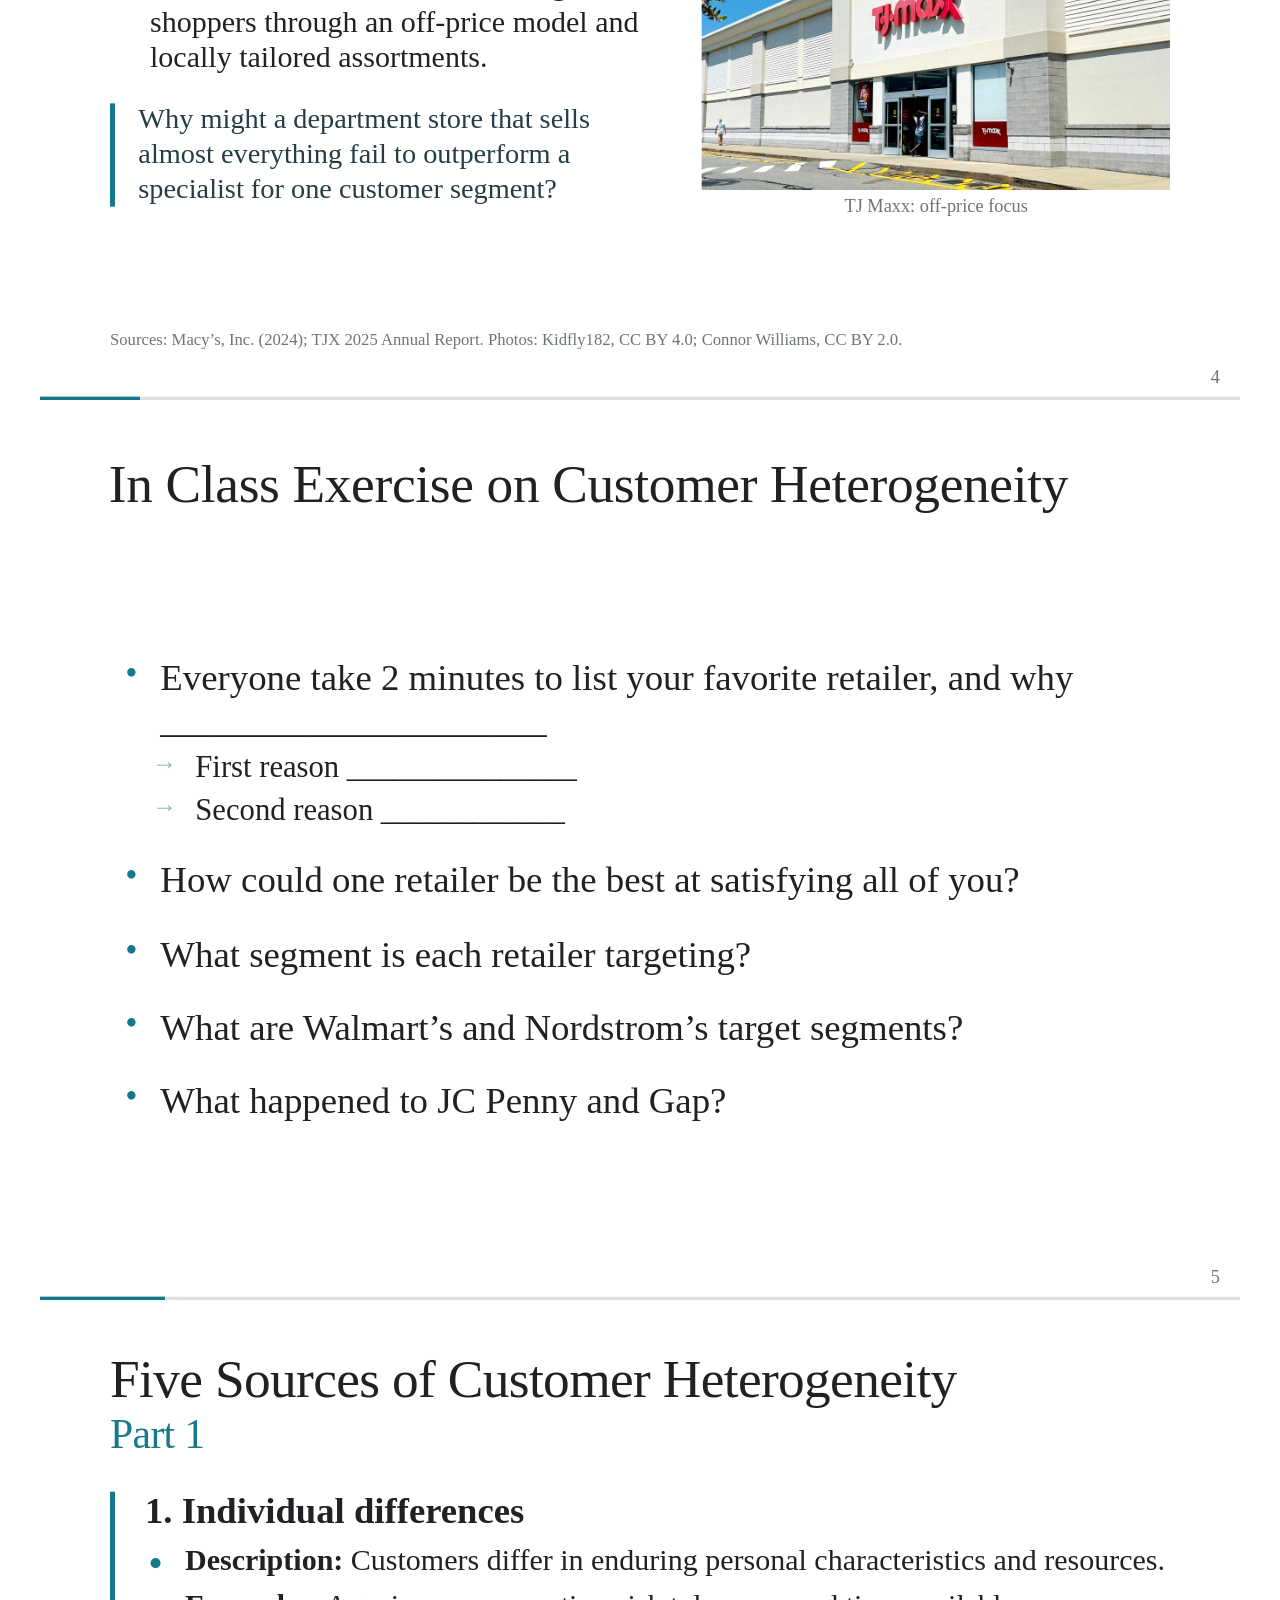
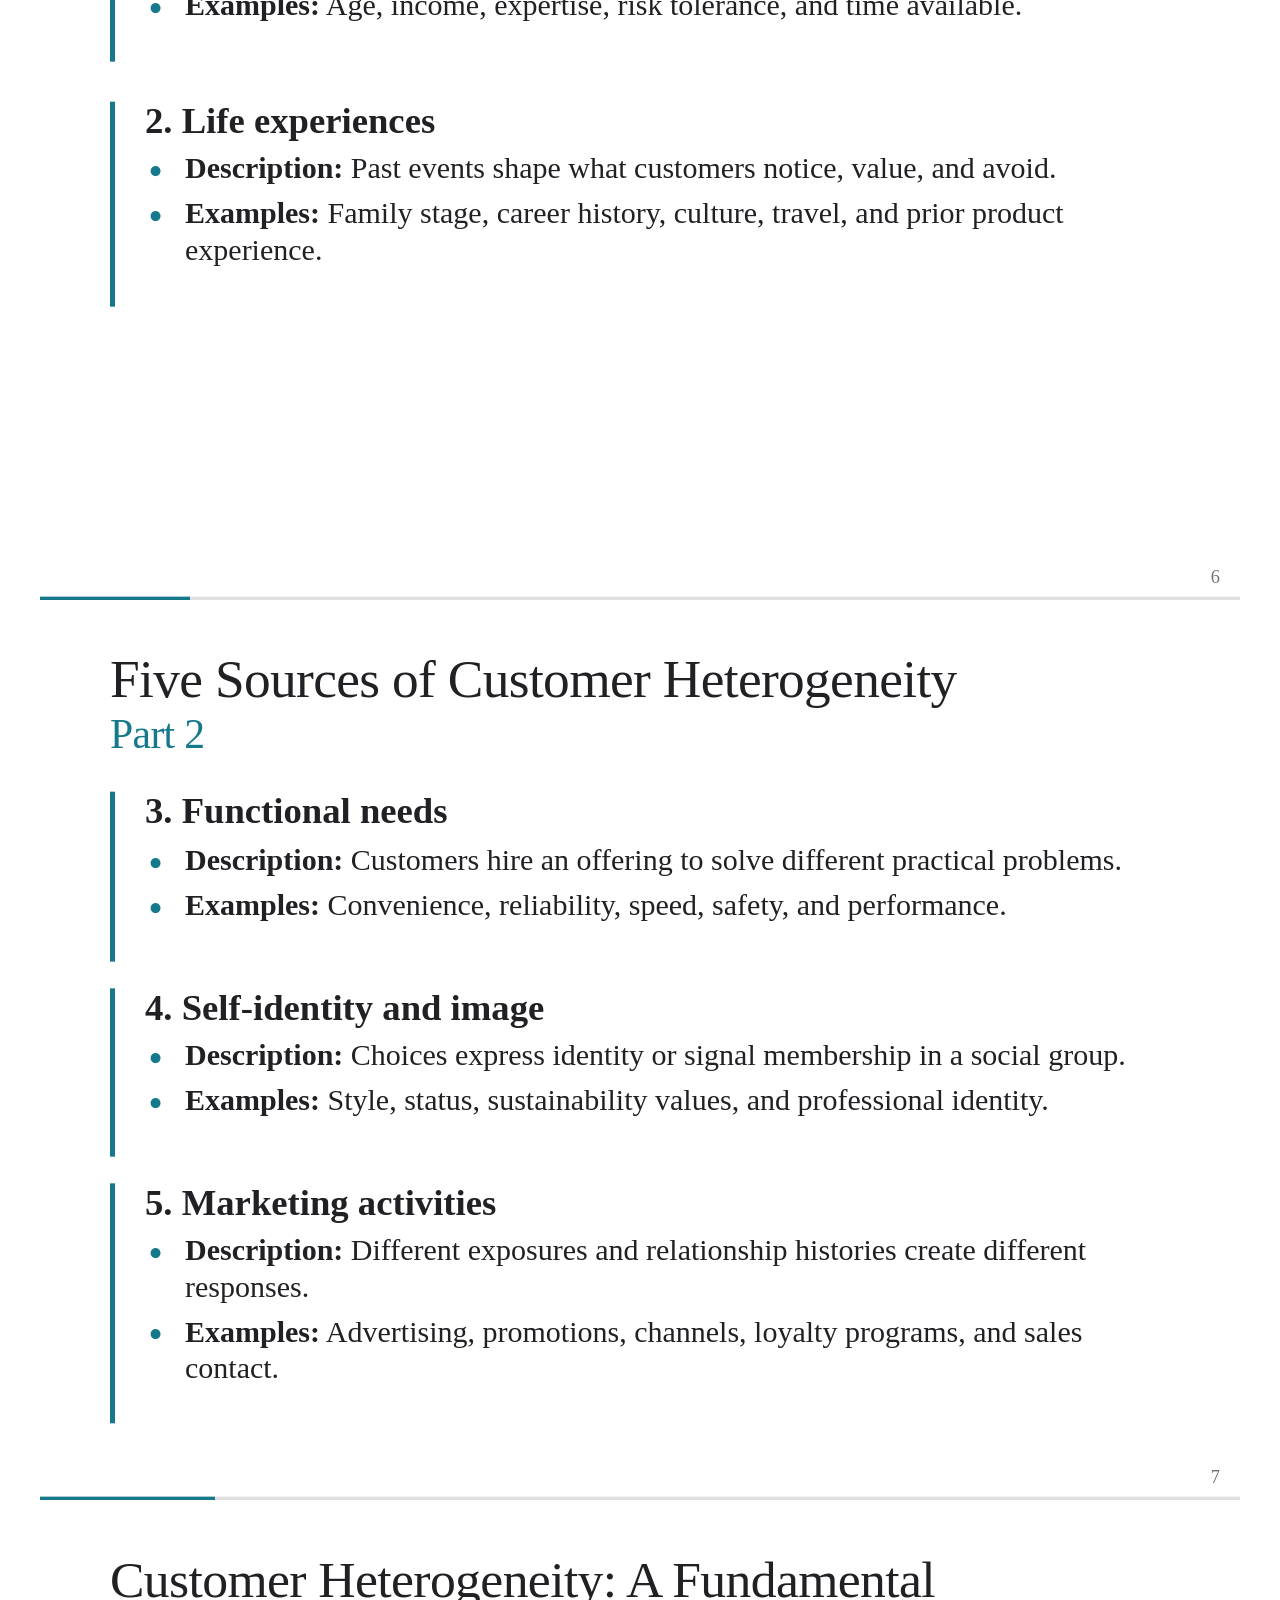
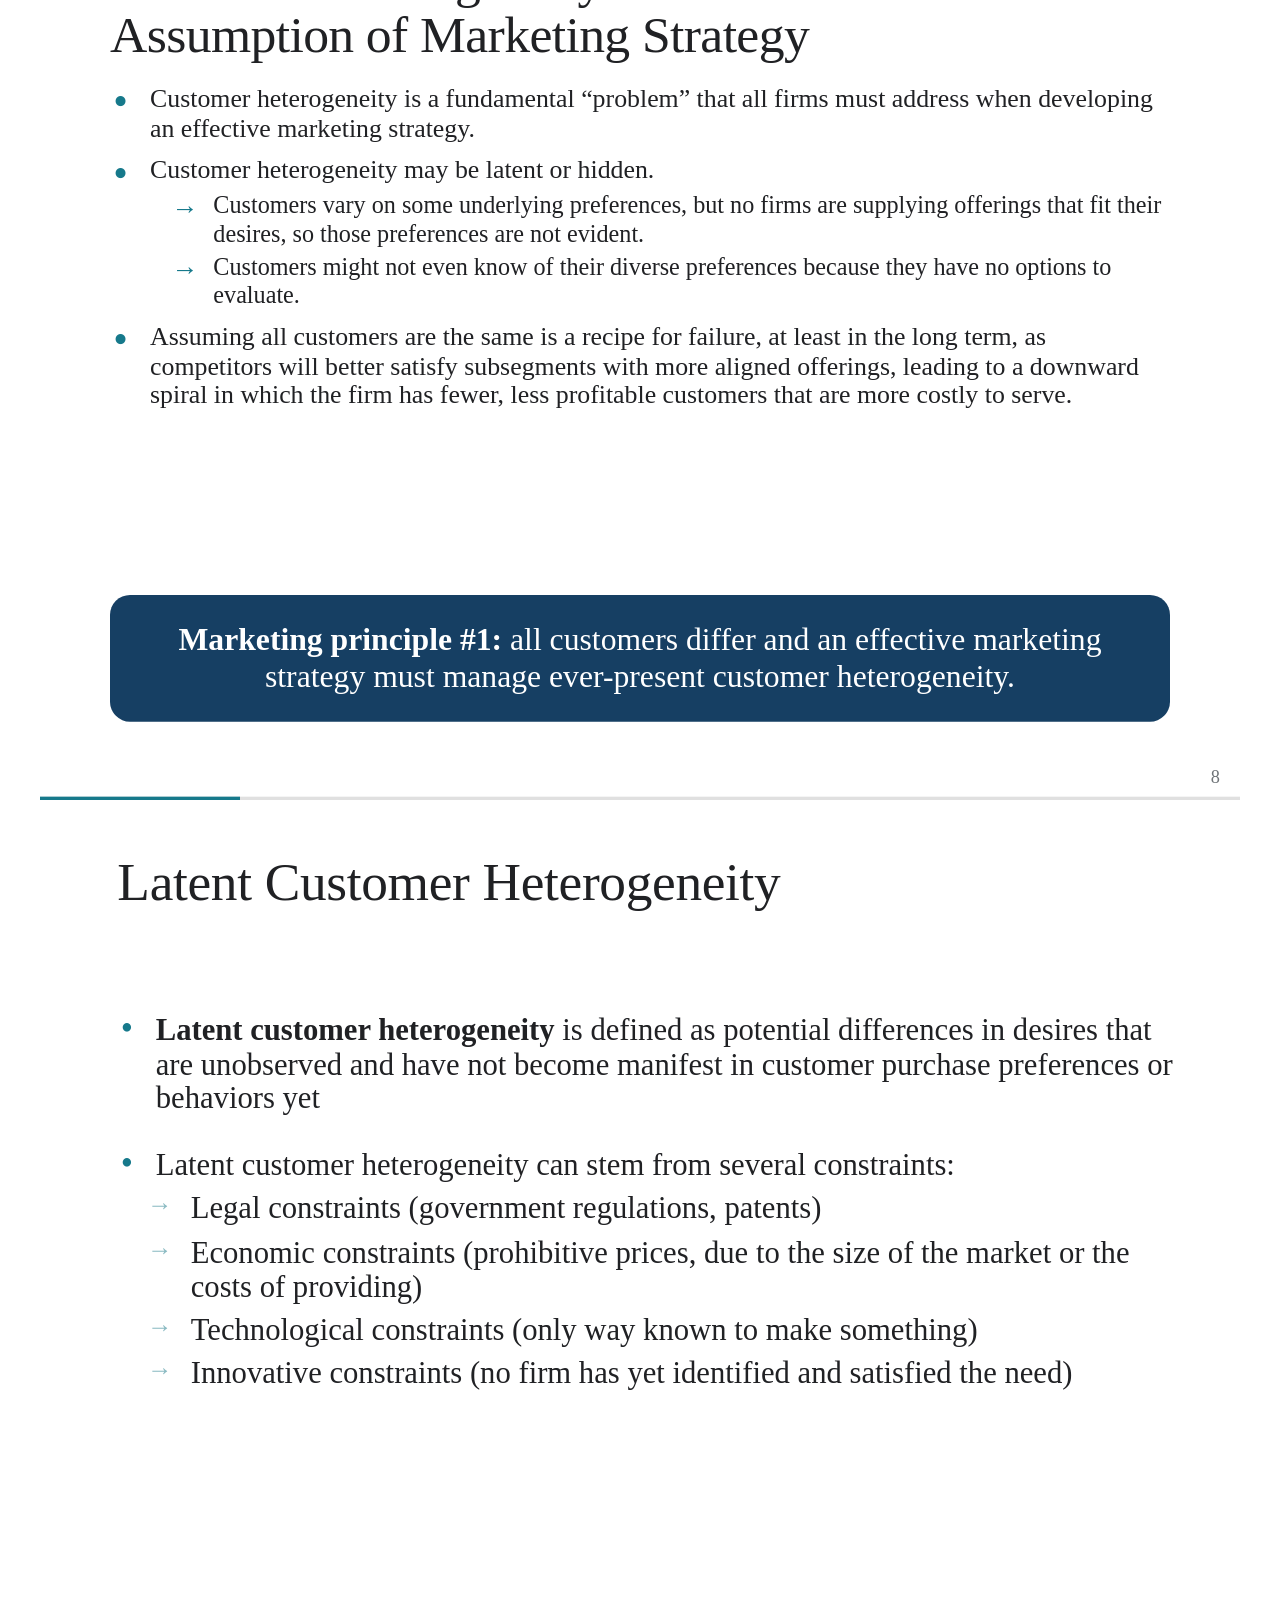
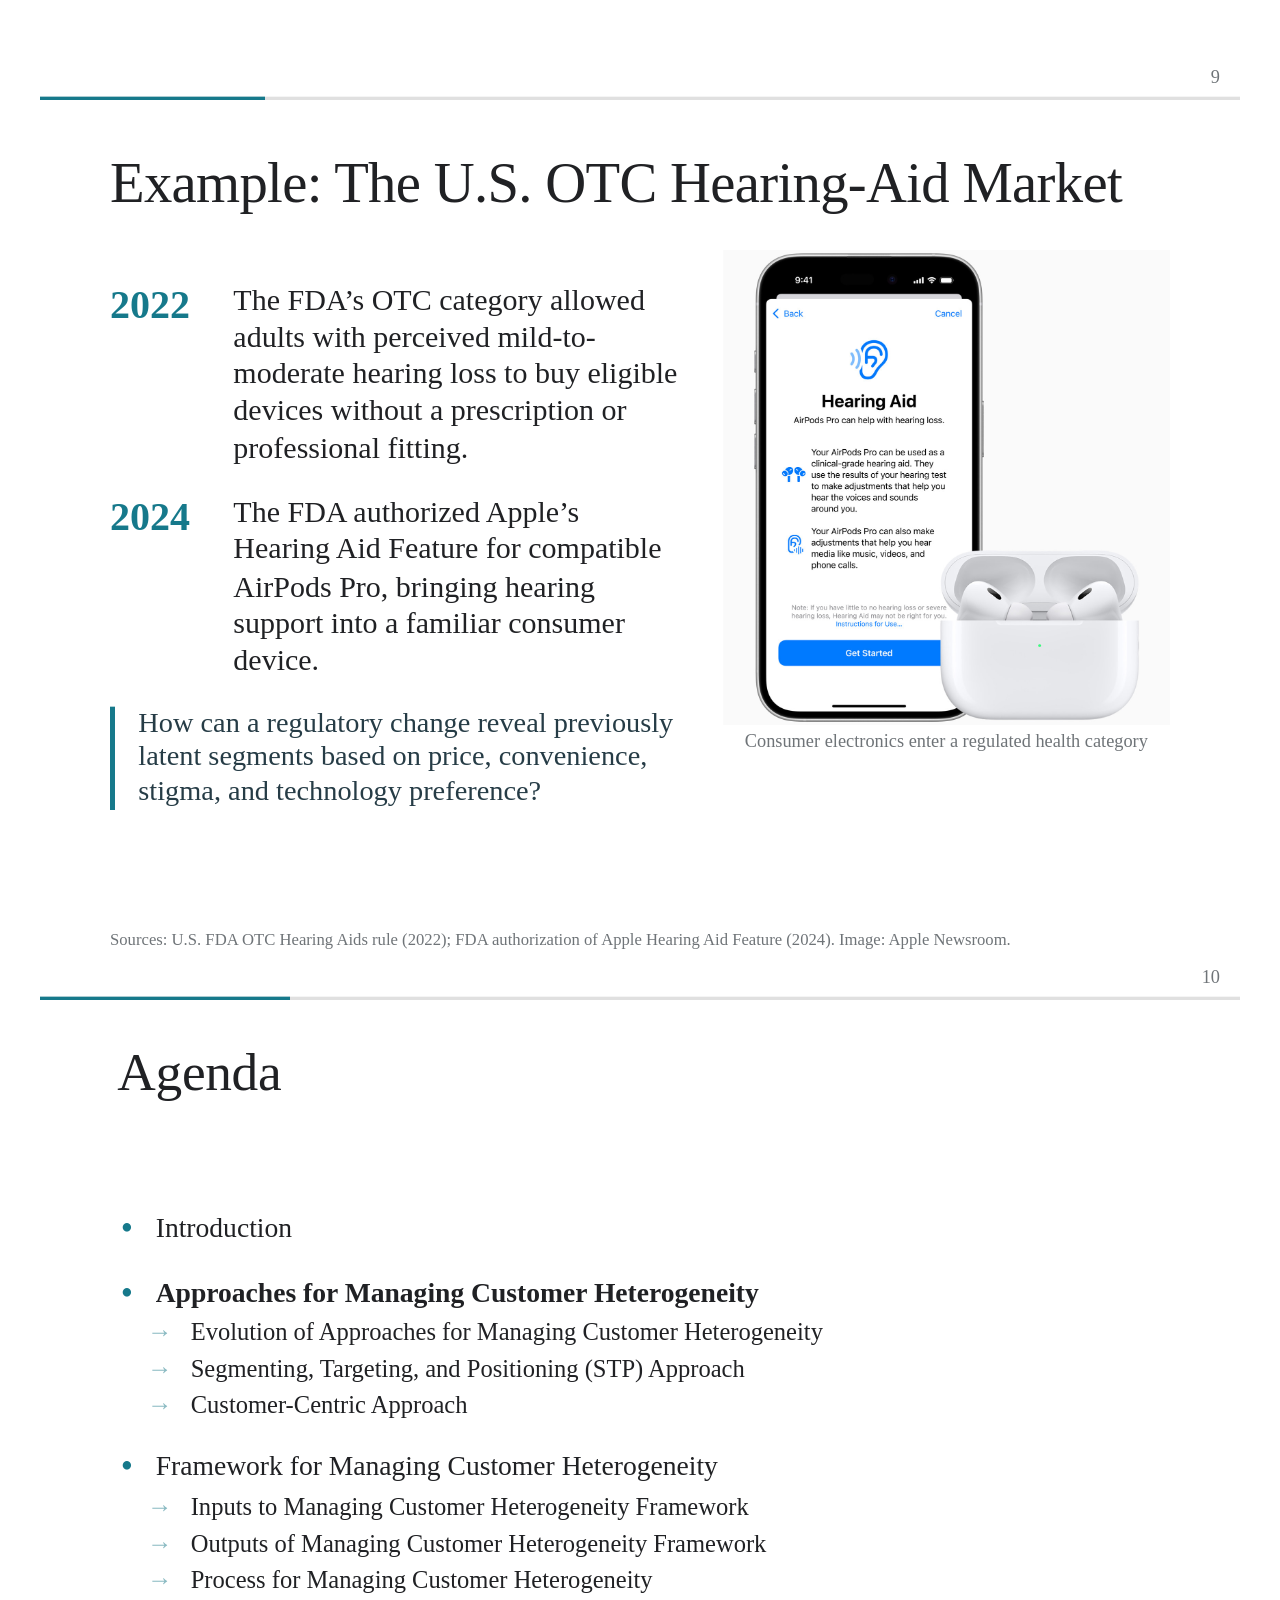
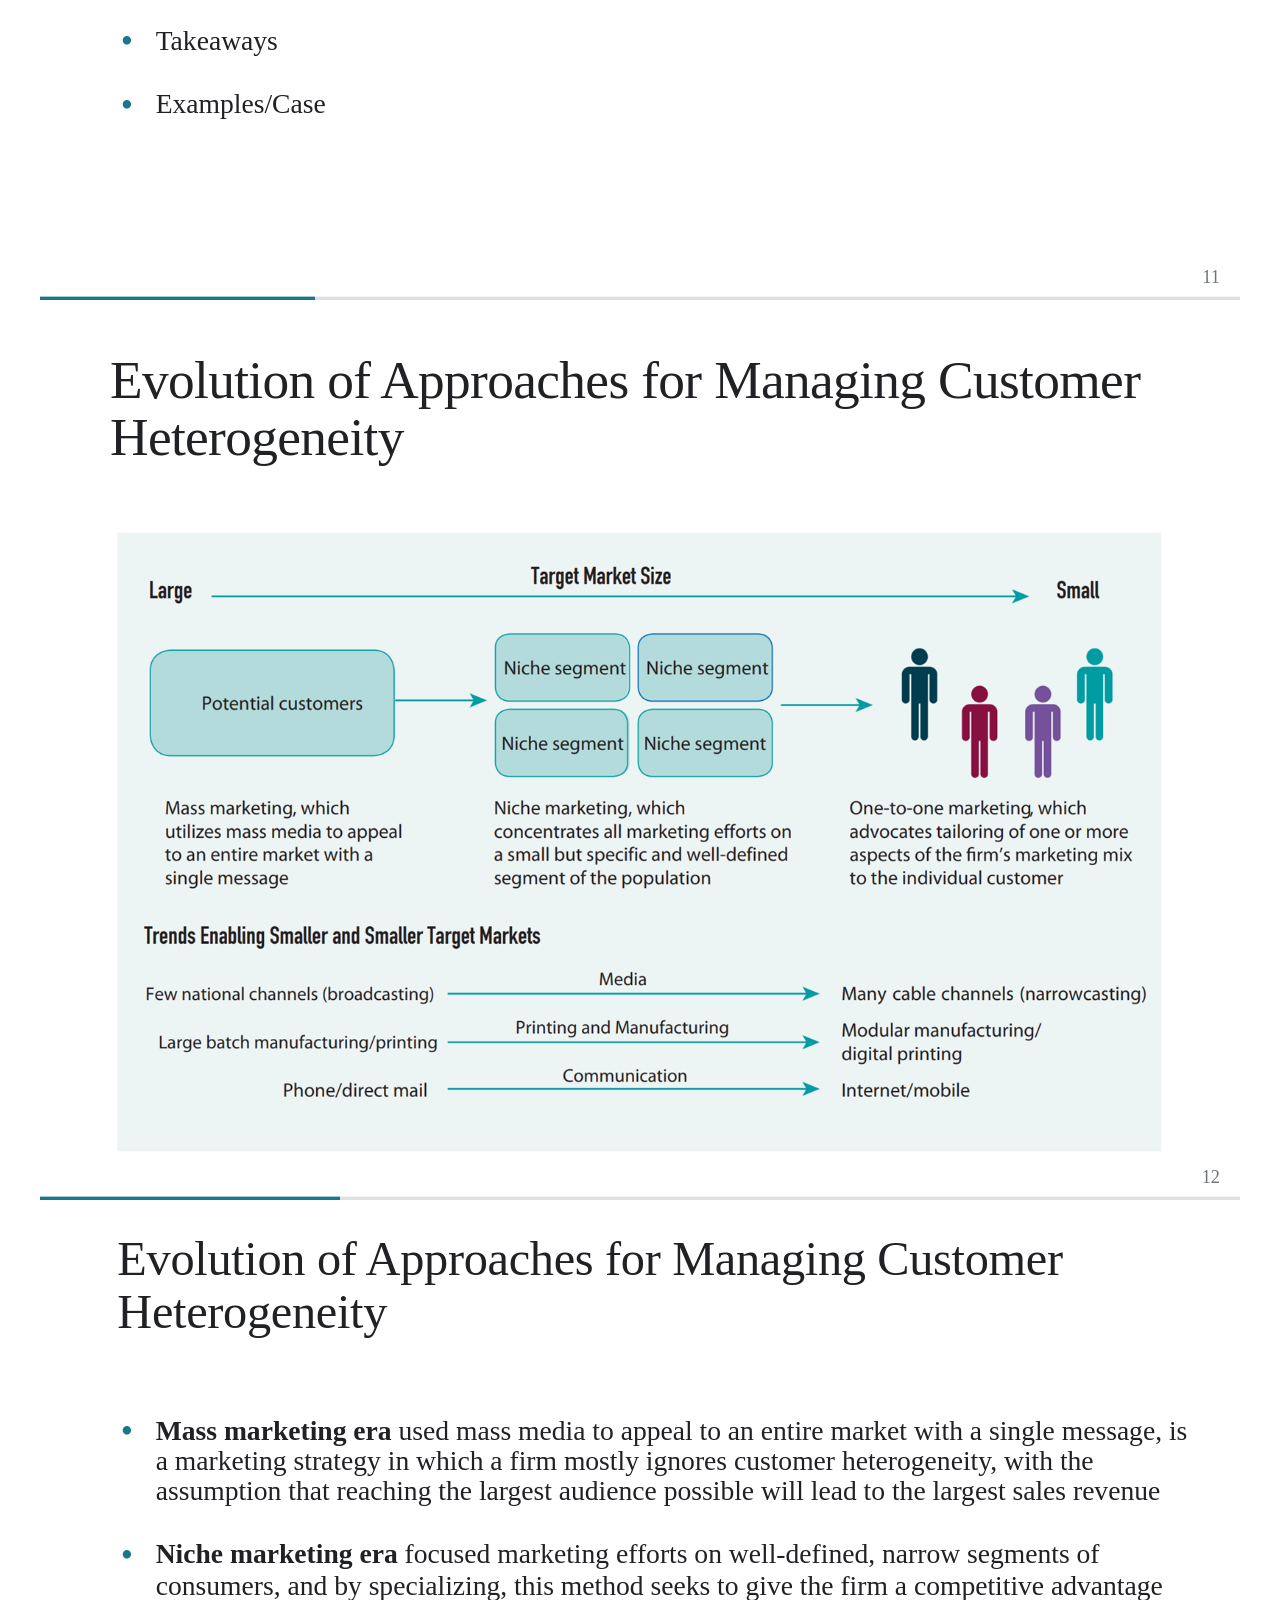
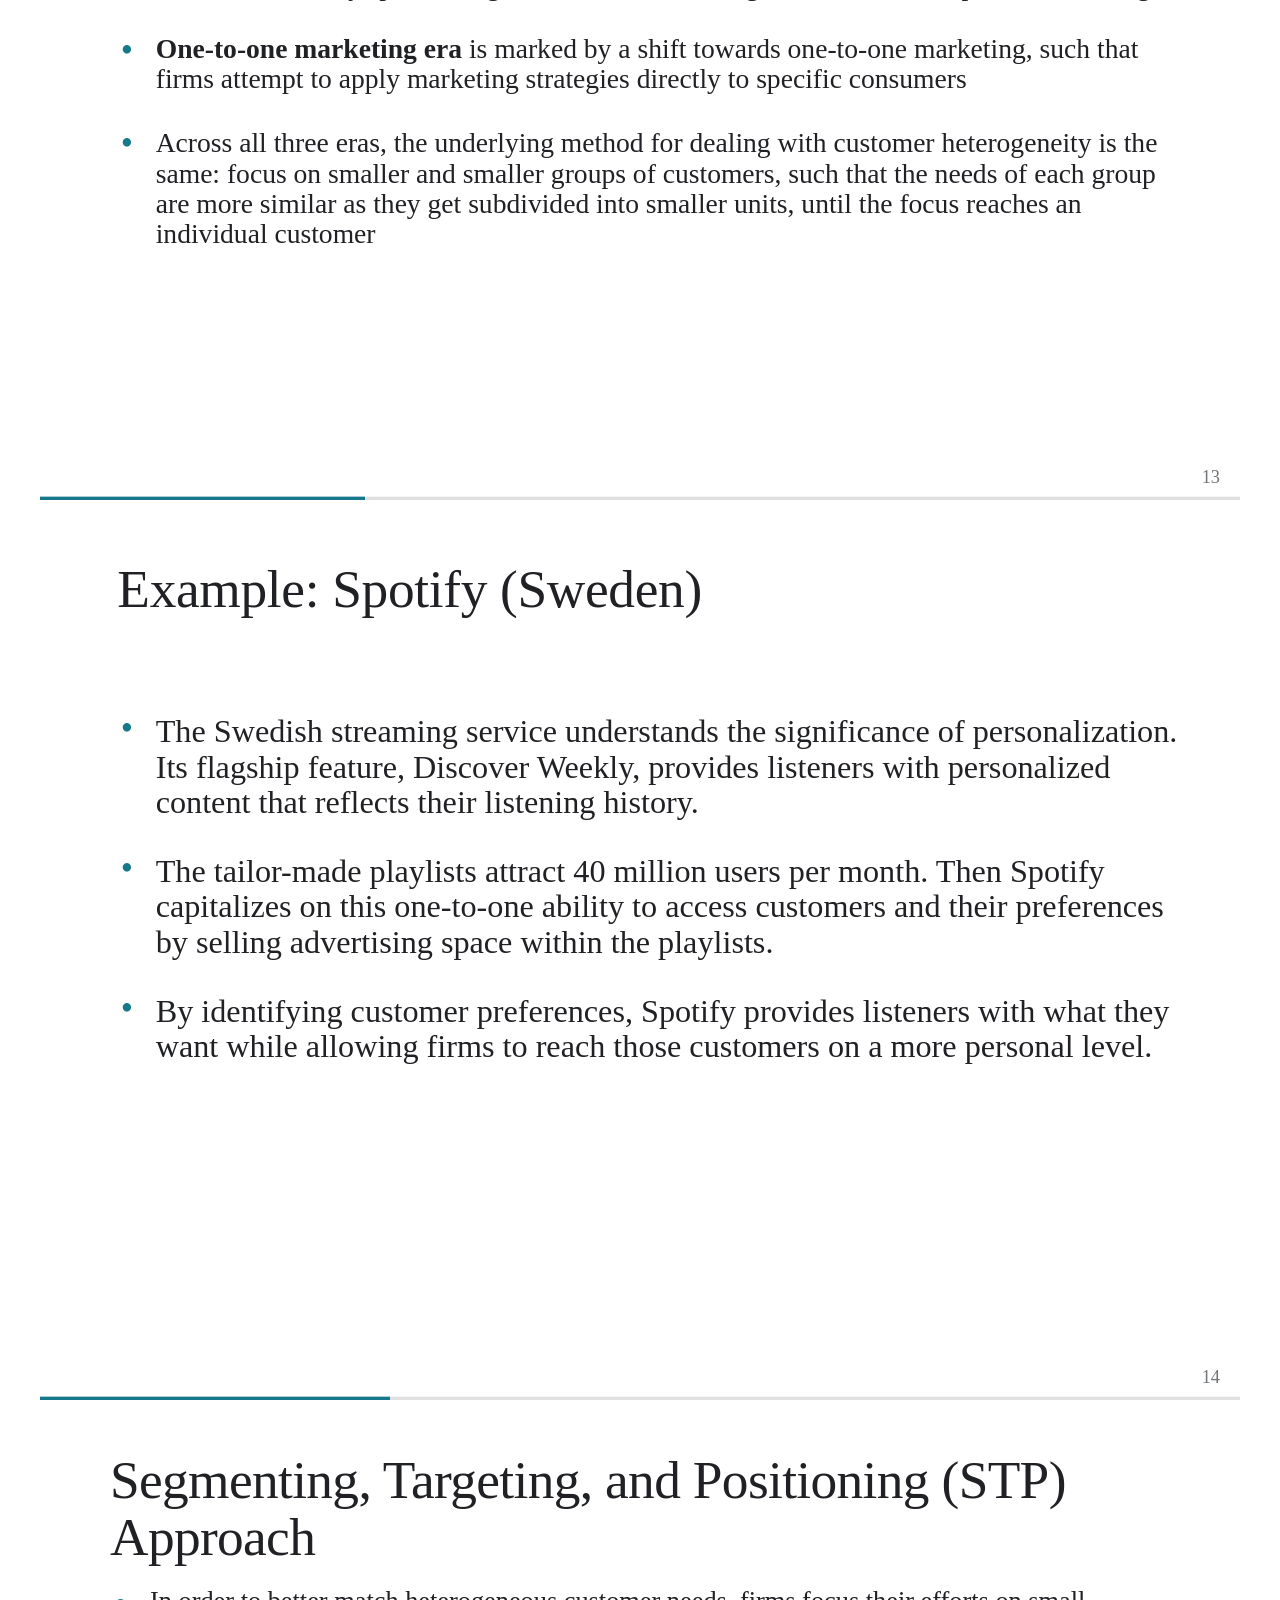
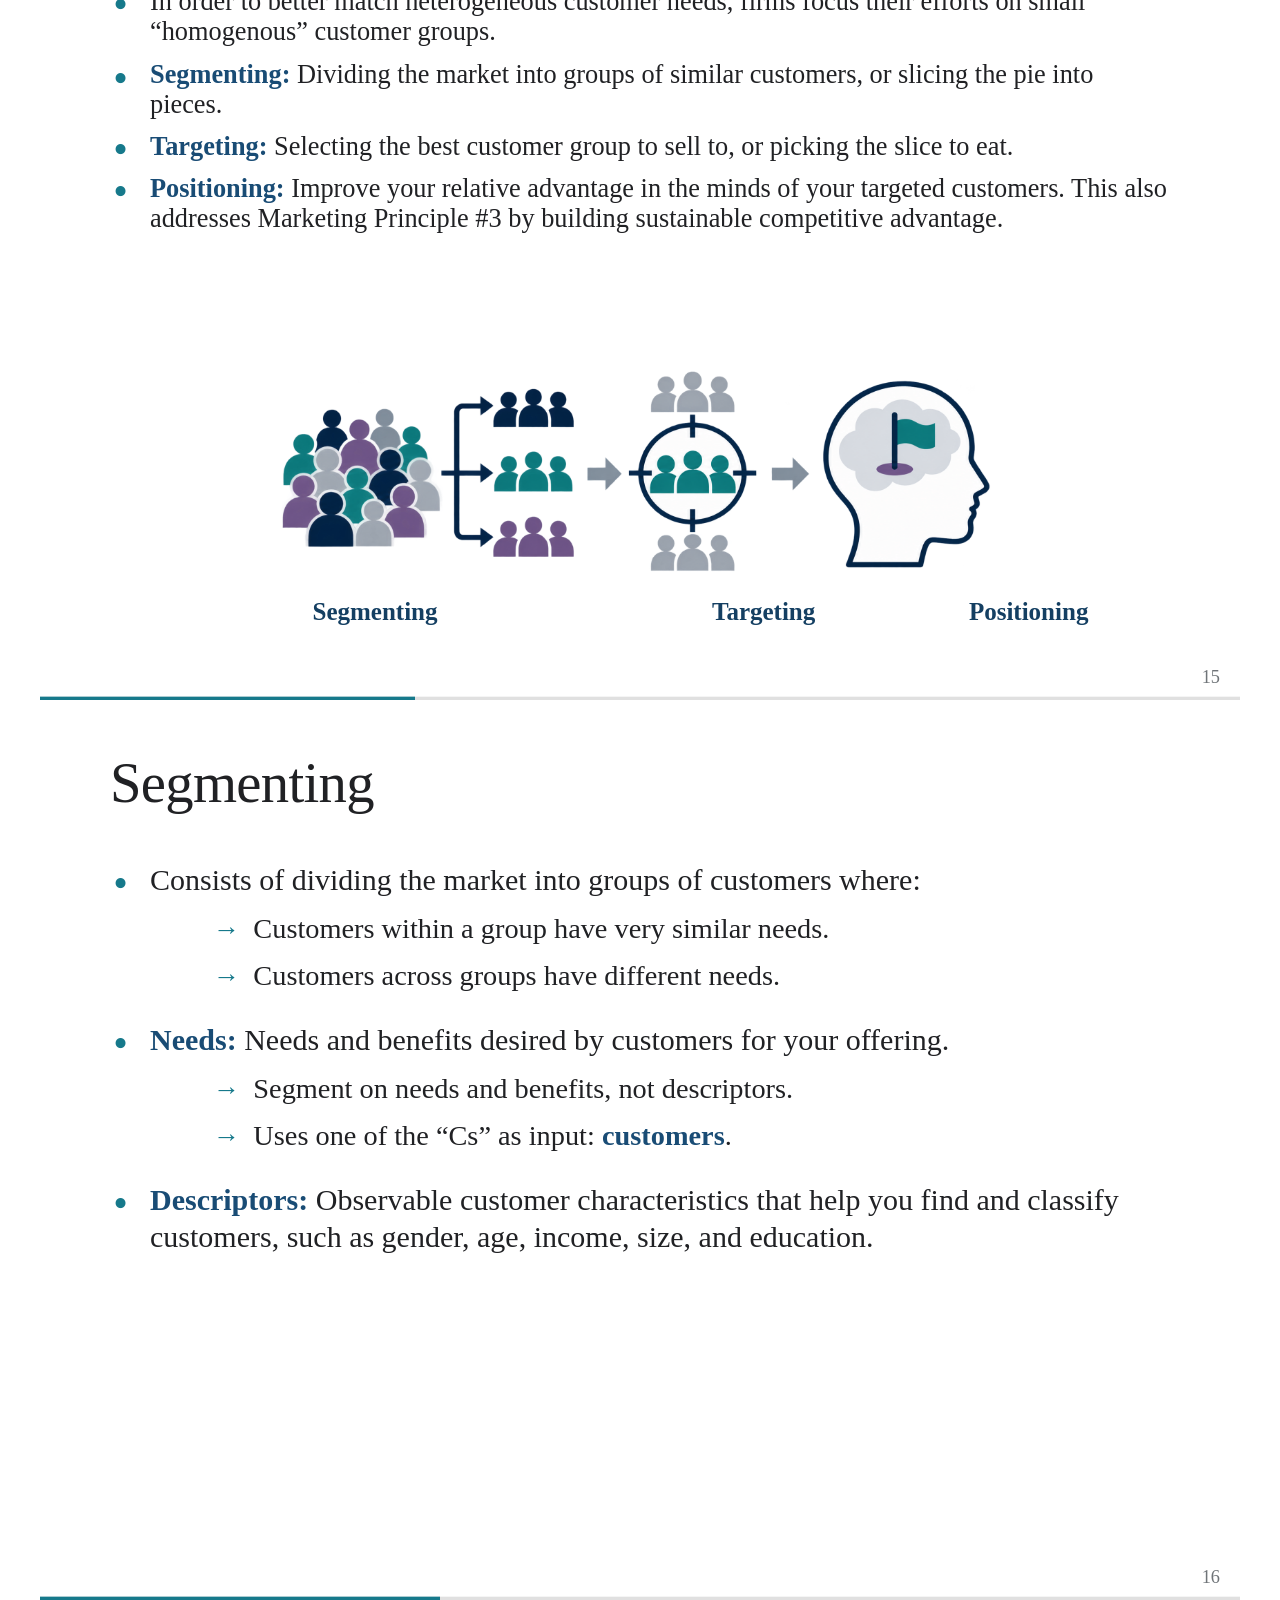
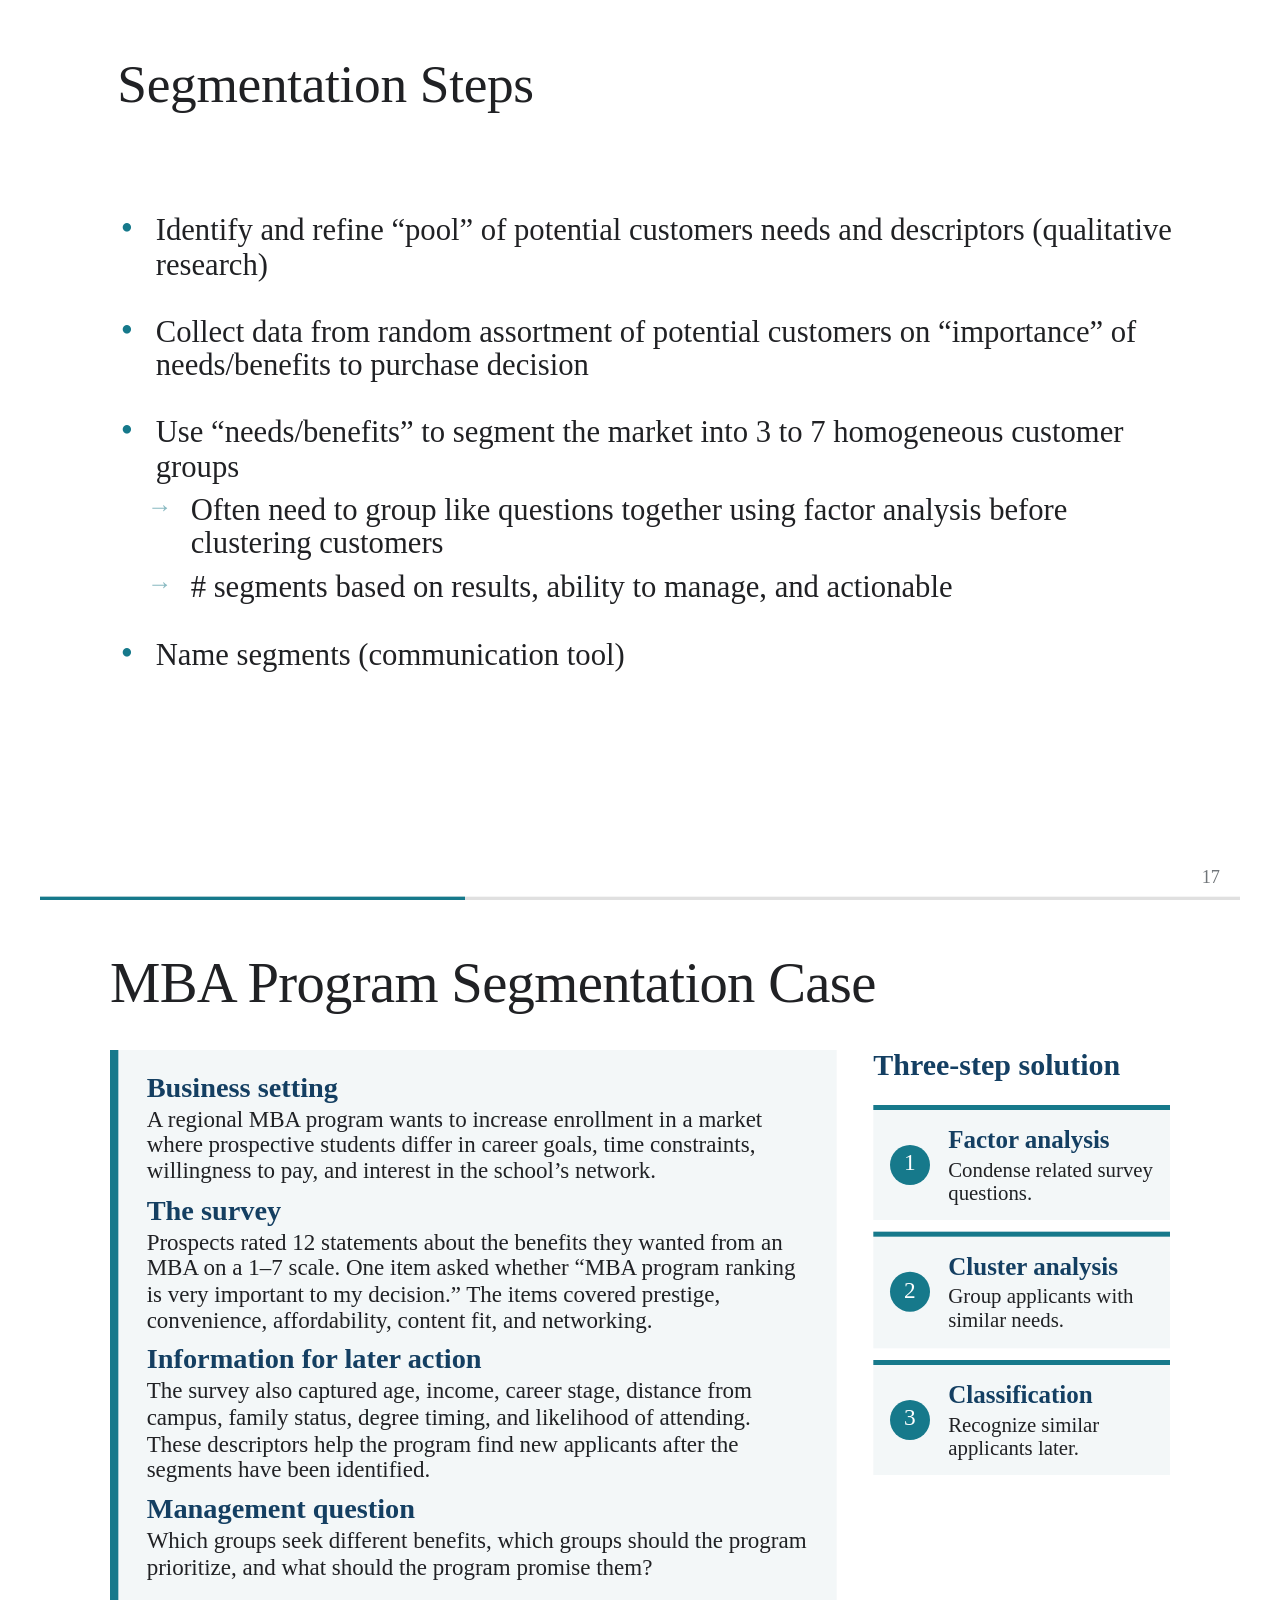
==== commit 1c489dc2: "update" ====
--- a/materials/slides/week-02-segmentation.html
+++ b/materials/slides/week-02-segmentation.html
@@ -5,13 +5,13 @@
     <meta name="viewport" content="width=device-width, initial-scale=1" />
     <title>Week 2 · Introduction and Approaches for Managing Customer Heterogeneity</title>
     <link rel="icon" href="../../assets/favicon.svg" type="image/svg+xml" />
-    <link rel="stylesheet" href="../../assets/css/chapter-02-deck.css?v=6" />
-    <script src="../../assets/js/chapter-02-content.js?v=6" defer></script>
-    <script src="../../assets/js/chapter-02-ocr.js?v=6" defer></script>
-    <script src="../../assets/js/chapter-02-revisions.js?v=6" defer></script>
-    <script src="../../assets/js/chapter-02-deck.js?v=6" defer></script>
+    <link rel="stylesheet" href="../../assets/css/chapter-02-deck.css?v=7" />
+    <script src="../../assets/js/chapter-02-content.js?v=7" defer></script>
+    <script src="../../assets/js/chapter-02-ocr.js?v=7" defer></script>
+    <script src="../../assets/js/chapter-02-revisions.js?v=7" defer></script>
+    <script src="../../assets/js/chapter-02-deck.js?v=7" defer></script>
   </head>
   <body>
-    <main id="deck" data-slides="1-52" aria-label="Week 2 chapter slides"></main>
+    <main id="deck" data-slides="1-40,45-52" aria-label="Week 2 chapter slides"></main>
   </body>
 </html>
--- a/assets/css/chapter-02-deck.css
+++ b/assets/css/chapter-02-deck.css
@@ -235,6 +235,8 @@
   letter-spacing: -0.012em;
   outline: none;
 }
+
+.compact-title-slide .custom-title { max-width: none; font-size: 31px; white-space: nowrap; }
 
 .custom-body {
   position: relative;
@@ -362,7 +364,7 @@
 .position-link .dark-output { min-height: 170px; font-size: 21px; }
 
 .stp-source-slide .custom-title { margin-bottom: 13px; font-size: 32px; }
-.stp-source-layout { display: grid; grid-template-rows: 1fr 152px; gap: 7px; height: 388px; }
+.stp-source-layout { display: grid; grid-template-rows: 1fr 176px; gap: 4px; height: 388px; }
 .stp-source-copy { font-size: 15.8px; line-height: 1.15; }
 .stp-source-copy li { margin-bottom: 7px; }
 .stp-source-copy strong { color: #194c75; }
@@ -373,9 +375,9 @@
 .stp-modern-graphic strong { margin-bottom: 4px; font-size: 18px; }
 .stp-modern-graphic span { font-size: 13px; line-height: 1.15; }
 .stp-modern-graphic b { align-self: center; color: var(--teal); font-size: 24px; text-align: center; }
-.stp-visual-process { display: grid; grid-template-rows: 126px 24px; height: 150px; align-items: center; }
-.stp-visual-process img { display: block; width: 100%; height: 126px; object-fit: contain; }
-.stp-visual-labels { display: grid; grid-template-columns: 1.25fr .75fr 1fr; align-items: center; color: #143f62; font-size: 15px; font-weight: 700; text-align: center; }
+.stp-visual-process { display: grid; grid-template-rows: 150px 26px; height: 176px; align-items: center; overflow: hidden; }
+.stp-visual-process img { display: block; width: 108%; height: 150px; margin-left: -4%; object-fit: contain; }
+.stp-visual-labels { display: grid; grid-template-columns: 1.5fr .7fr .8fr; align-items: center; color: #143f62; font-size: 15px; font-weight: 700; text-align: center; }
 
 .segmenting-layout { display: grid; grid-template-columns: 1.15fr 0.85fr; gap: 38px; align-items: end; height: 348px; }
 .numbered-steps { margin: 18px 0 0; padding-left: 30px; }
@@ -399,17 +401,17 @@
 .method-number { display: inline-grid; width: 32px; height: 32px; place-items: center; border-radius: 50%; color: #fff; background: var(--teal); }
 .method-arrow { font-size: 28px; }
 
-.case-method-intro { display: grid; grid-template-columns: .94fr 1.06fr; gap: 30px; align-items: stretch; height: 350px; }
-.case-method-background { padding: 20px 22px; border-left: 5px solid var(--teal); background: #f3f7f8; }
-.case-method-background h2 { margin: 12px 0 4px; color: #143f62; font-size: 19px; }
+.case-method-intro { display: grid; grid-template-columns: 1.42fr .58fr; gap: 22px; align-items: stretch; height: 356px; }
+.case-method-background { padding: 14px 17px; border-left: 5px solid var(--teal); background: #f3f7f8; }
+.case-method-background h2 { margin: 7px 0 2px; color: #143f62; font-size: 17px; }
 .case-method-background h2:first-child { margin-top: 0; }
-.case-method-background p { font-size: 15px; line-height: 1.22; }
-.case-method-plan { display: grid; gap: 9px; }
-.case-method-plan > h2 { color: #143f62; }
-.case-method-plan section { display: grid; grid-template-columns: 38px 1fr; gap: 12px; align-items: center; padding: 12px 14px; border-top: 3px solid var(--teal); background: #f3f7f8; }
-.case-method-plan section > span { display: grid; width: 32px; height: 32px; place-items: center; border-radius: 50%; color: #fff; background: var(--teal); font-size: 17px; }
-.case-method-plan strong { display: block; color: #143f62; font-size: 18px; }
-.case-method-plan p { margin-top: 2px; font-size: 14px; line-height: 1.18; }
+.case-method-background p { font-size: 13.8px; line-height: 1.14; }
+.case-method-plan { display: grid; align-content: start; gap: 7px; }
+.case-method-plan > h2 { color: #143f62; font-size: 18px; }
+.case-method-plan section { display: grid; grid-template-columns: 27px 1fr; gap: 8px; align-items: center; padding: 9px 10px; border-top: 3px solid var(--teal); background: #f3f7f8; }
+.case-method-plan section > span { display: grid; width: 24px; height: 24px; place-items: center; border-radius: 50%; color: #fff; background: var(--teal); font-size: 14px; }
+.case-method-plan strong { display: block; color: #143f62; font-size: 15px; }
+.case-method-plan p { margin-top: 2px; font-size: 12.5px; line-height: 1.14; }
 
 .method-theory-layout { display: grid; grid-template-columns: .9fr 1.1fr; gap: 28px; align-items: center; height: 342px; }
 .theory-copy { padding: 23px 22px; border-left: 5px solid var(--teal); background: #f3f7f8; }
@@ -423,6 +425,35 @@
 .theory-steps span { font-size: 15px; line-height: 1.2; }
 .classification-theory .theory-copy p { font-size: 16px; }
 
+.factor-intuition-layout { display: grid; grid-template-rows: 1fr auto; gap: 10px; height: 350px; }
+.factor-intuition-main { display: grid; grid-template-columns: 1.08fr .92fr; gap: 20px; align-items: stretch; }
+.factor-explanation { padding: 17px 18px; }
+.factor-explanation p { font-size: 15px; line-height: 1.2; }
+.concept-key { margin-top: 12px !important; padding-top: 10px; border-top: 1px solid #bfd1d6; color: #143f62; font-weight: 700; }
+.factor-plain-steps, .classification-plain-steps { display: grid; gap: 8px; }
+.factor-plain-steps section, .classification-plain-steps section { padding: 10px 12px; border-top: 2px solid var(--teal); background: #f3f7f8; }
+.factor-plain-steps strong, .factor-plain-steps span, .classification-plain-steps strong, .classification-plain-steps span { display: block; }
+.factor-plain-steps strong, .classification-plain-steps strong { margin-bottom: 2px; color: #143f62; font-size: 14.5px; }
+.factor-plain-steps span, .classification-plain-steps span { font-size: 13.2px; line-height: 1.17; }
+.single-line-equation { margin: 0; padding: 9px 16px; font-size: 18px; line-height: 1; white-space: nowrap; }
+
+.cluster-intuition-layout { display: grid; grid-template-columns: 1.04fr .96fr; grid-template-rows: 158px 1fr; gap: 12px 22px; height: 350px; }
+.cluster-intuition-copy { grid-row: 1 / 3; padding: 18px 19px; border-left: 5px solid var(--teal); background: #f3f7f8; }
+.cluster-intuition-copy h2 { color: #143f62; }
+.cluster-intuition-copy p { font-size: 15.3px; line-height: 1.22; }
+.cluster-intuition-figure { display: grid; grid-column: 2; grid-row: 1; grid-template-rows: 135px 18px; align-items: center; margin: 0; }
+.cluster-intuition-figure img { display: block; width: 100%; height: 135px; object-fit: contain; }
+.cluster-intuition-figure figcaption { color: var(--muted); font-size: 10px; line-height: 1.05; text-align: center; }
+.cluster-intuition-steps { grid-column: 2; grid-row: 2; }
+.cluster-intuition-steps p { margin-bottom: 9px; padding-left: 11px; border-left: 2px solid var(--teal); font-size: 13.2px; line-height: 1.17; }
+.cluster-intuition-steps strong { color: #143f62; }
+
+.classification-intuition-layout { display: grid; grid-template-columns: .94fr 1.06fr; grid-template-rows: 1fr auto; gap: 12px 22px; height: 350px; }
+.classification-explanation { padding: 18px 19px; }
+.classification-explanation p { font-size: 15px; line-height: 1.2; }
+.classification-plain-steps { align-content: stretch; }
+.classification-equation { grid-column: 1 / -1; }
+
 .method-deliverables { display: grid; grid-template-columns: repeat(3, 1fr); gap: 18px; align-items: stretch; height: 330px; }
 .method-deliverables section { position: relative; padding: 54px 18px 18px; border-top: 5px solid var(--teal); background: #f3f7f8; }
 .method-deliverables section > span { position: absolute; top: 14px; left: 18px; display: grid; width: 29px; height: 29px; place-items: center; border-radius: 50%; color: #fff; background: var(--teal); }
@@ -454,6 +485,11 @@
 .segment-cloud span, .segment-labels span { padding: 7px 9px; color: #14374d; background: #e5f1f3; border: 1px solid #a8cbd1; font-size: 14px; }
 
 .hierarchical-layout { display: grid; grid-template-columns: 1.05fr 0.95fr; gap: 34px; align-items: center; height: 340px; }
+.mba-hierarchical-layout { grid-template-columns: 1.12fr .88fr; gap: 24px; height: 350px; }
+.mba-hierarchical-layout .lead { font-size: 17px; line-height: 1.2; }
+.mba-hierarchical-layout .slide-list { margin-top: 9px; }
+.mba-hierarchical-layout .slide-list li { margin-bottom: 6px; font-size: 14px; line-height: 1.15; }
+.mba-cluster-callout { margin-top: 10px !important; padding: 9px 11px; border-left: 3px solid var(--teal); color: #143f62; background: #f3f7f8; font-size: 13.5px; line-height: 1.15; }
 .dendrogram { position: relative; height: 275px; padding-top: 28px; border-left: 1px solid #a0a0a0; border-bottom: 1px solid #a0a0a0; }
 .leaf-row { position: absolute; right: 10px; bottom: 8px; left: 10px; display: flex; justify-content: space-around; }
 .merge-row { position: absolute; right: 20px; left: 20px; display: flex; justify-content: space-around; }
@@ -477,6 +513,11 @@
 .segment-labels span { display: grid; min-height: 74px; place-items: center; text-align: center; font-size: 17px; }
 .two-axis { display: grid; grid-template-columns: 1fr 1fr; gap: 42px; align-items: stretch; height: 320px; }
 .two-axis section { padding: 26px; border-top: 5px solid var(--teal); background: #f3f7f8; }
+.targeting-definition { margin-bottom: 15px !important; }
+.targeting-concept { height: 245px; gap: 30px; }
+.targeting-concept section { padding: 19px 21px; }
+.targeting-concept .slide-list li { margin-bottom: 8px; font-size: 15px; line-height: 1.17; }
+.targeting-principle { margin-top: 14px !important; padding: 11px 16px; border-left: 4px solid var(--teal); color: #143f62; background: #f3f7f8; font-size: 16px; line-height: 1.18; }
 .full-chart { display: block; width: 100%; height: 350px; object-fit: contain; }
 .chart-slide .custom-title { margin-bottom: 8px; }
 .chart-slide .custom-body { height: 430px; }
@@ -494,11 +535,20 @@
 .ideal-segment { position: absolute; right: 72px; top: 22px; display: grid; width: 150px; height: 110px; place-items: center; border-radius: 50%; background: rgba(255,242,168,.72); border: 2px solid #96733d; text-align: center; font-size: 14px; }.position-vector { position: absolute; left: 50%; top: 39%; color: var(--teal); font-size: 74px; transform: rotate(-8deg); }
 
 .decision-layout { display: grid; grid-template-columns: 0.8fr 1.2fr; gap: 36px; align-items: center; height: 330px; }
-.target-bubble { display: grid; width: 230px; height: 230px; place-items: center; border-radius: 50%; color: #14374d; background: #c8e5eb; border: 3px solid var(--teal); text-align: center; font-size: 21px; }
-.target-bubble strong { font-size: 27px; }
+.target-bubble { display: grid; width: 230px; height: 230px; place-items: center; padding: 32px 24px; border-radius: 50%; color: #14374d; background: #c8e5eb; border: 3px solid var(--teal); text-align: center; font-size: 18px; line-height: 1.18; }
+.target-bubble strong { font-size: 24px; }
 .positioning-brief { display: grid; grid-template-columns: 170px 1fr; gap: 16px 18px; align-items: start; padding-top: 24px; }
 .positioning-brief h2 { color: var(--teal); }
 .positioning-brief p { font-size: 20px; line-height: 1.25; }
+.positioning-concept-layout { display: grid; grid-template-columns: 1.12fr .88fr; gap: 30px; align-items: stretch; height: 282px; }
+.positioning-definition { padding: 22px 24px; border-left: 5px solid var(--teal); background: #f3f7f8; }
+.positioning-definition h2 { color: #143f62; }
+.positioning-definition p { margin-top: 13px; font-size: 16px; line-height: 1.23; }
+.positioning-questions-simple { padding: 22px 24px; border-top: 5px solid var(--teal); background: #f3f7f8; }
+.positioning-questions-simple h2 { color: #143f62; }
+.positioning-questions-simple ol { margin: 20px 0 0; padding-left: 25px; }
+.positioning-questions-simple li { margin-bottom: 16px; padding-left: 4px; font-size: 17px; line-height: 1.18; }
+.positioning-template { margin: 16px auto 0 !important; padding: 12px 18px; color: #fff; background: #163f63; font-size: 18px; line-height: 1.15; text-align: center; }
 
 .gap-layout { display: grid; grid-template-columns: 170px 60px 170px; gap: 16px; align-items: center; justify-content: center; height: 320px; }
 .map-point { display: grid; width: 170px; height: 170px; place-items: center; border-radius: 50%; text-align: center; }
@@ -512,6 +562,13 @@
 .action-flow { display: grid; grid-template-columns: repeat(3, 1fr); gap: 24px; height: 315px; align-items: center; }
 .action-flow section { min-height: 210px; padding: 26px 20px; border-top: 5px solid var(--teal); background: #f3f7f8; }
 .action-flow p { line-height: 1.28; }
+
+.mba-stp-summary { display: grid; grid-template-columns: repeat(3, 1fr); gap: 19px; height: 330px; }
+.mba-stp-summary section { position: relative; padding: 50px 18px 18px; border-top: 5px solid var(--teal); background: #f3f7f8; }
+.mba-stp-summary section > span { position: absolute; top: 13px; left: 18px; display: grid; width: 28px; height: 28px; place-items: center; border-radius: 50%; color: #fff; background: var(--teal); font-size: 15px; }
+.mba-stp-summary h2 { color: #143f62; font-size: 21px; }
+.mba-stp-summary p { margin-top: 13px; font-size: 15px; line-height: 1.23; }
+.mba-stp-summary strong { display: block; margin-top: 20px; padding-top: 11px; border-top: 1px solid #bfd1d6; color: #143f62; font-size: 14.5px; line-height: 1.18; }
 
 .stp-exercise { display: grid; grid-template-columns: repeat(3, 1fr); gap: 24px; }
 .stp-exercise section { min-height: 285px; padding: 22px; border-top: 4px solid var(--teal); background: #f8f9fa; }
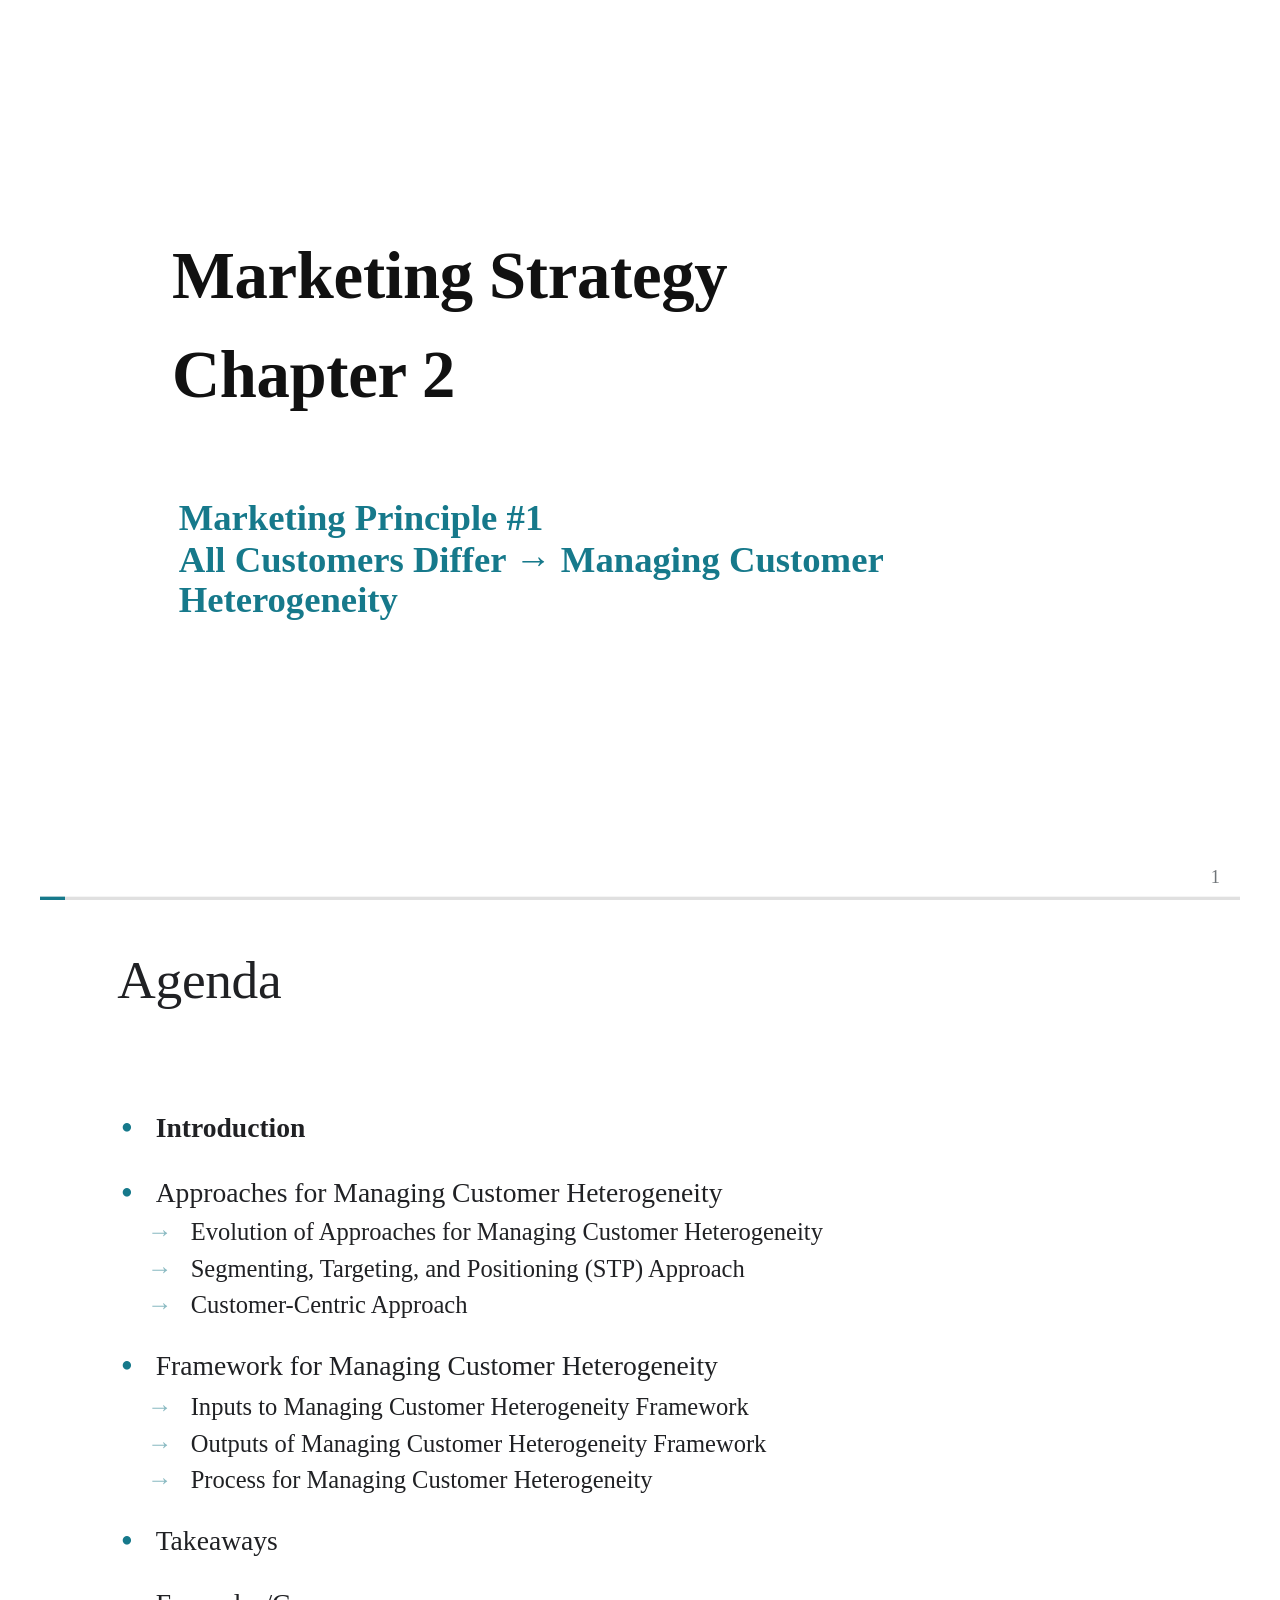
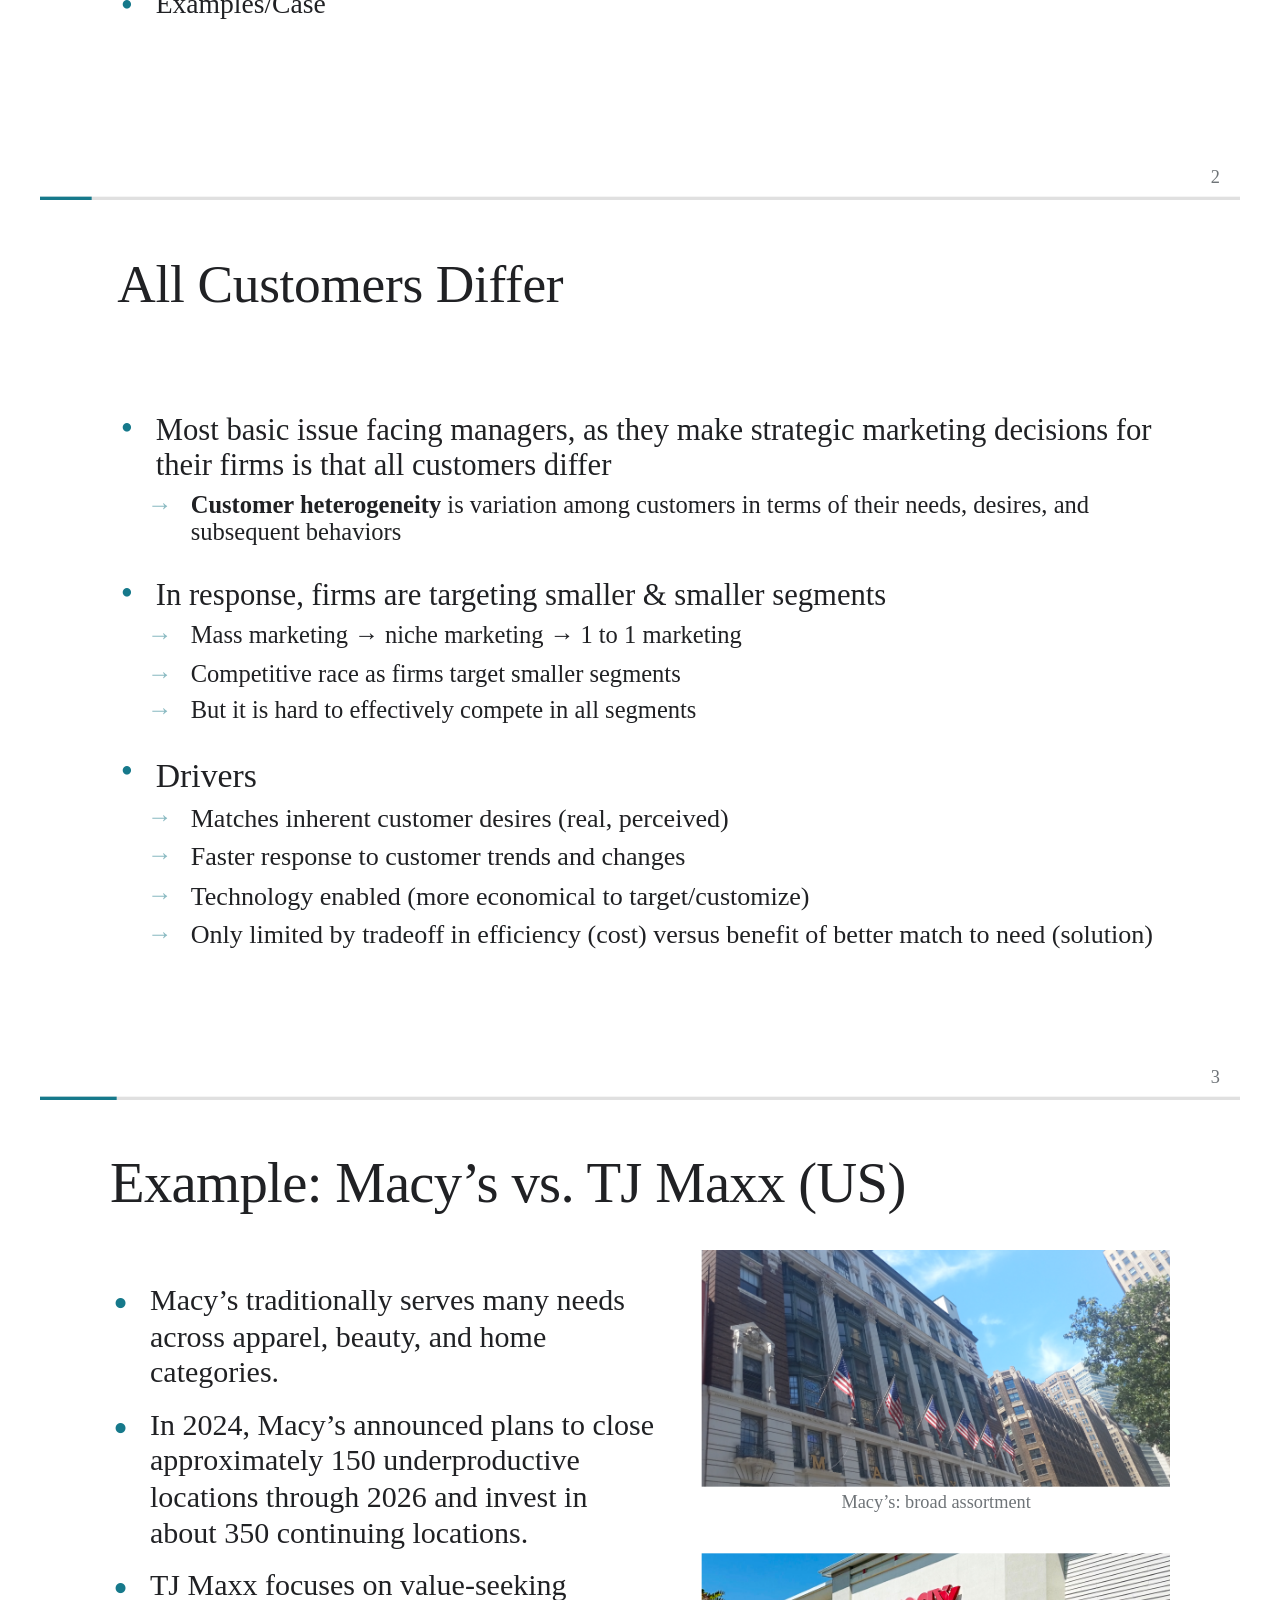
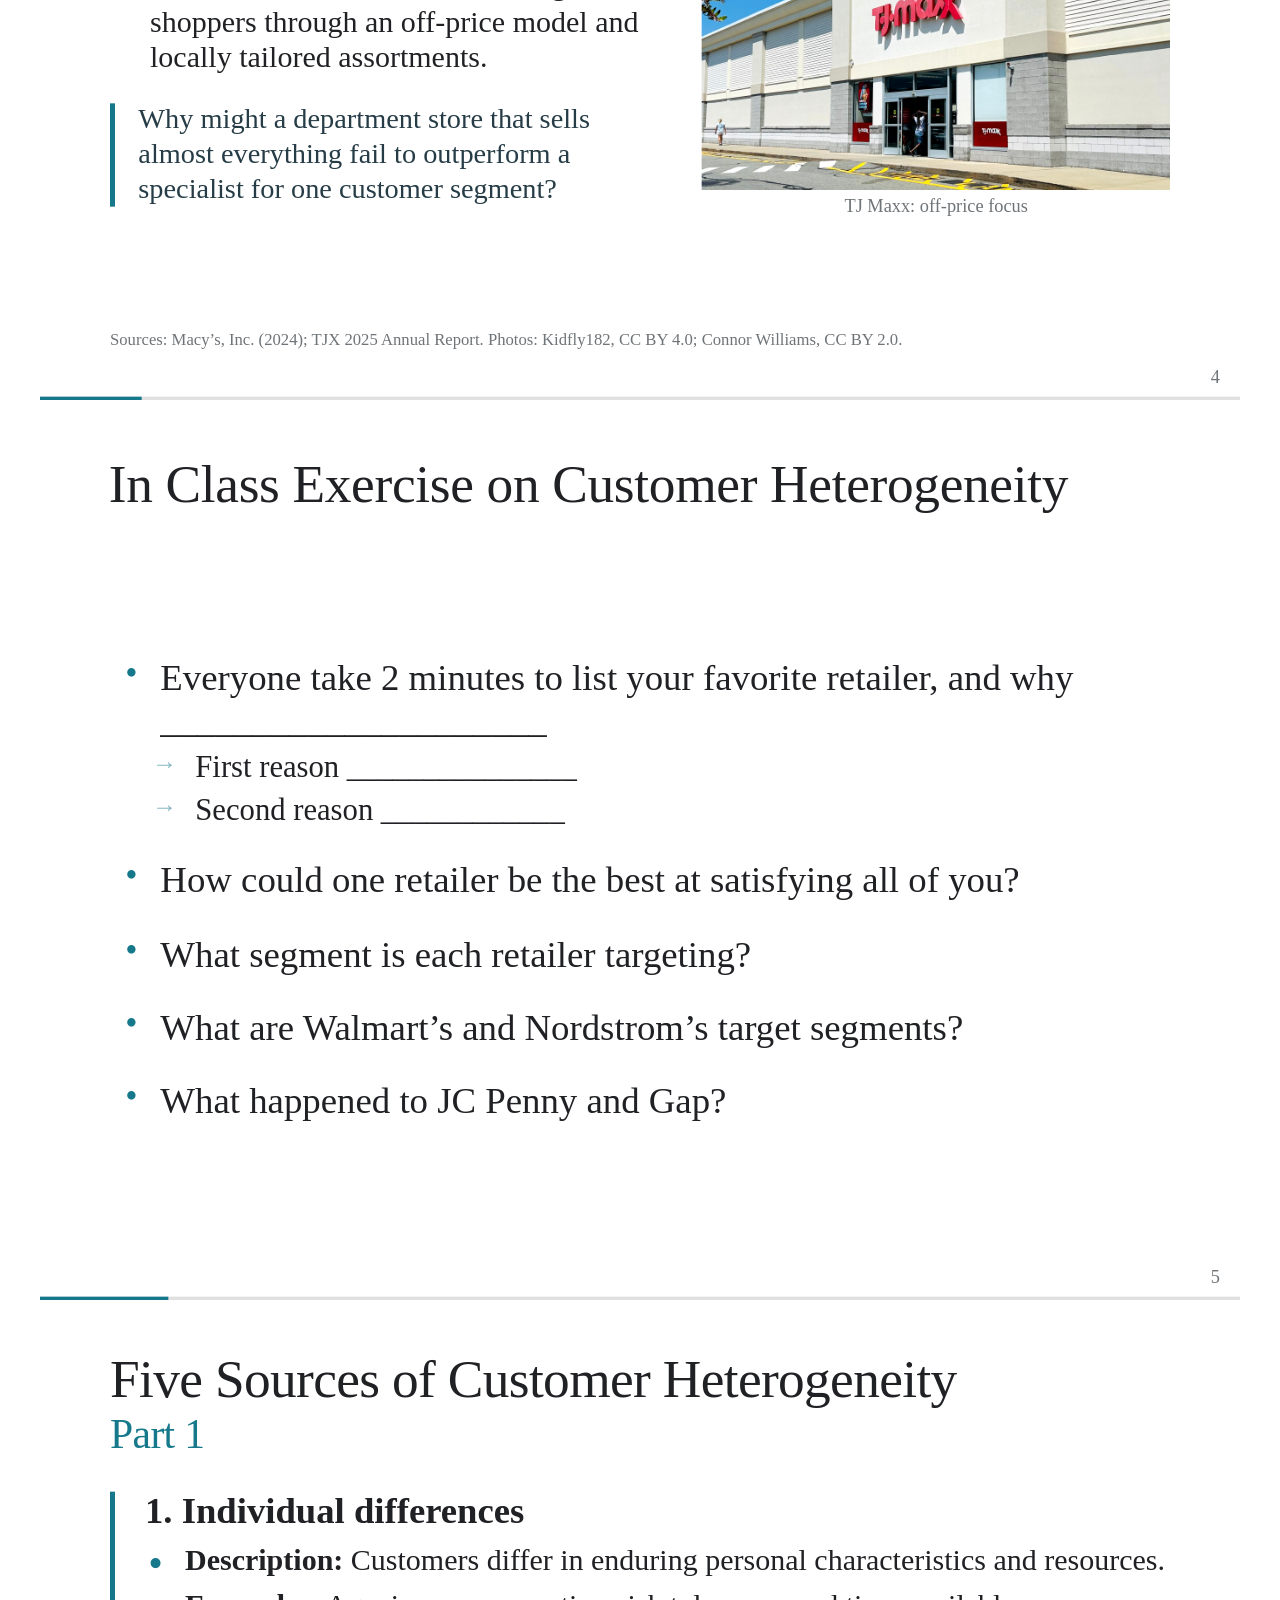
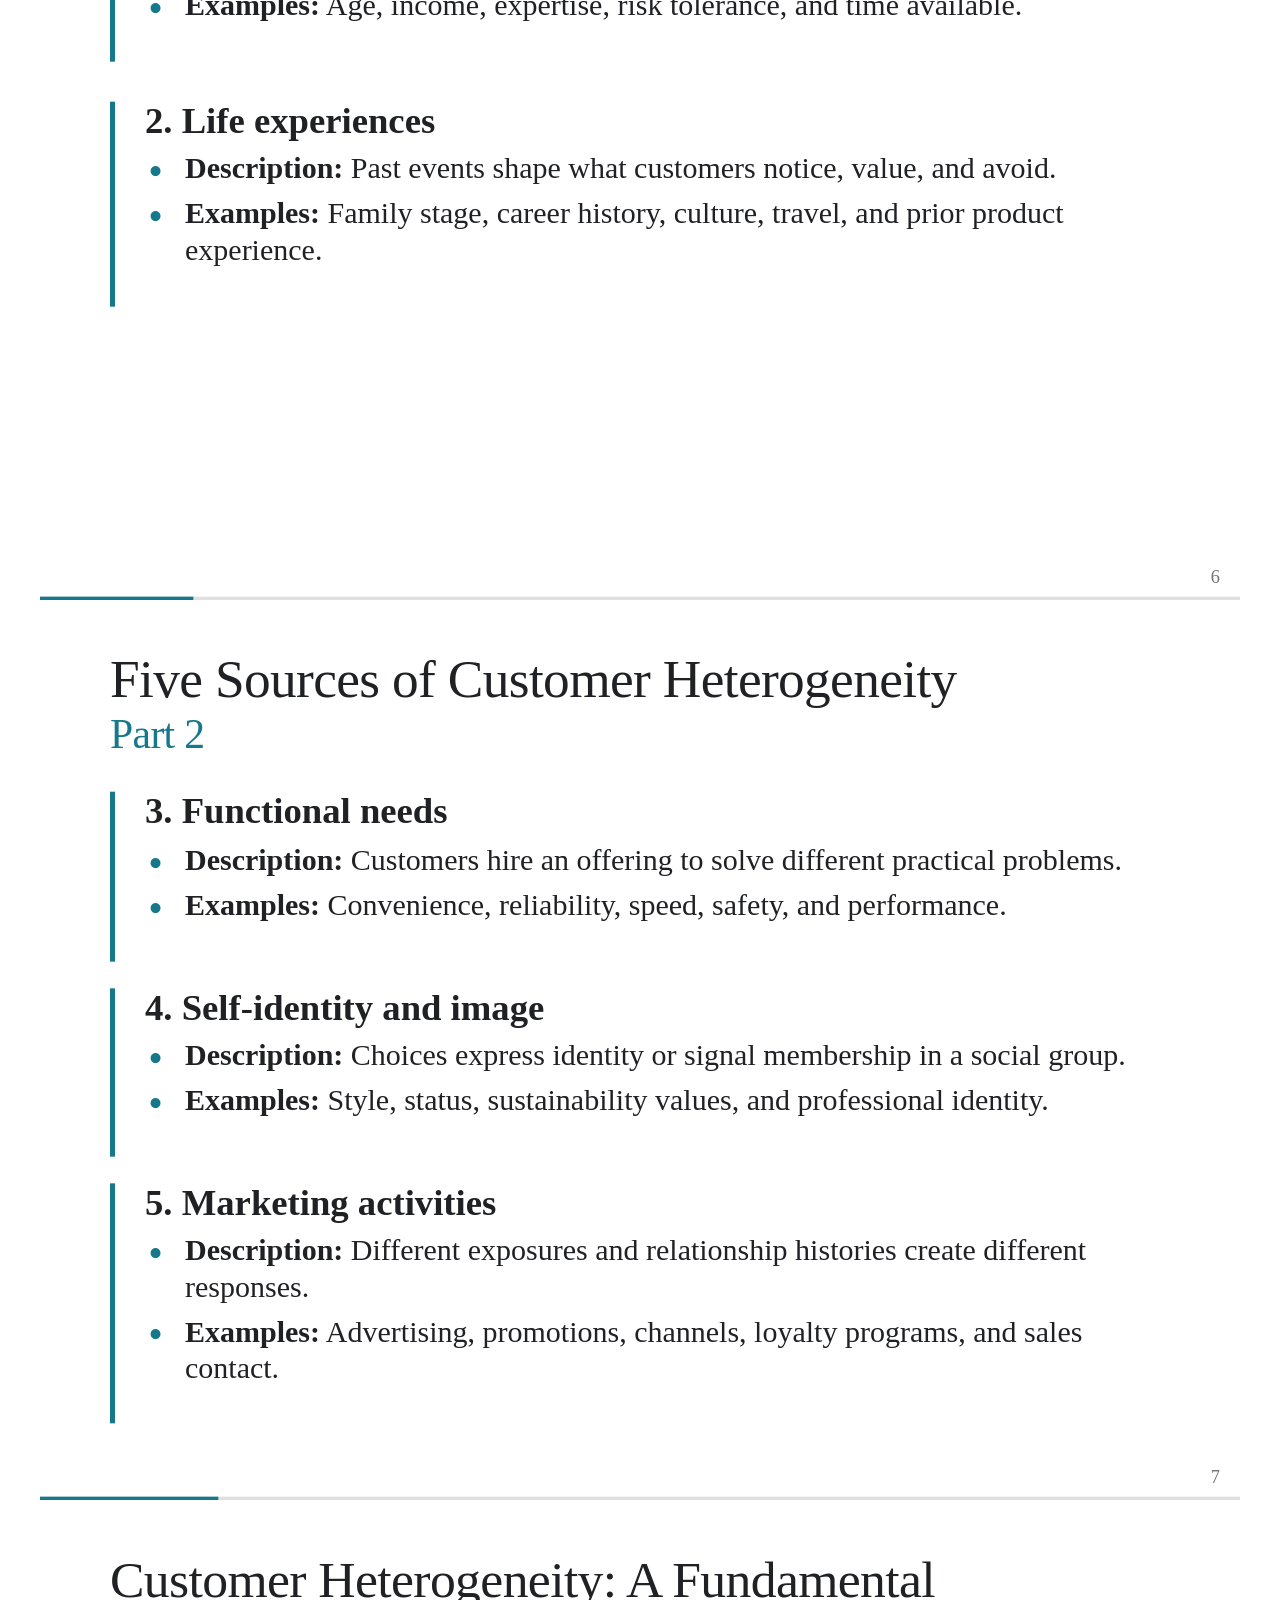
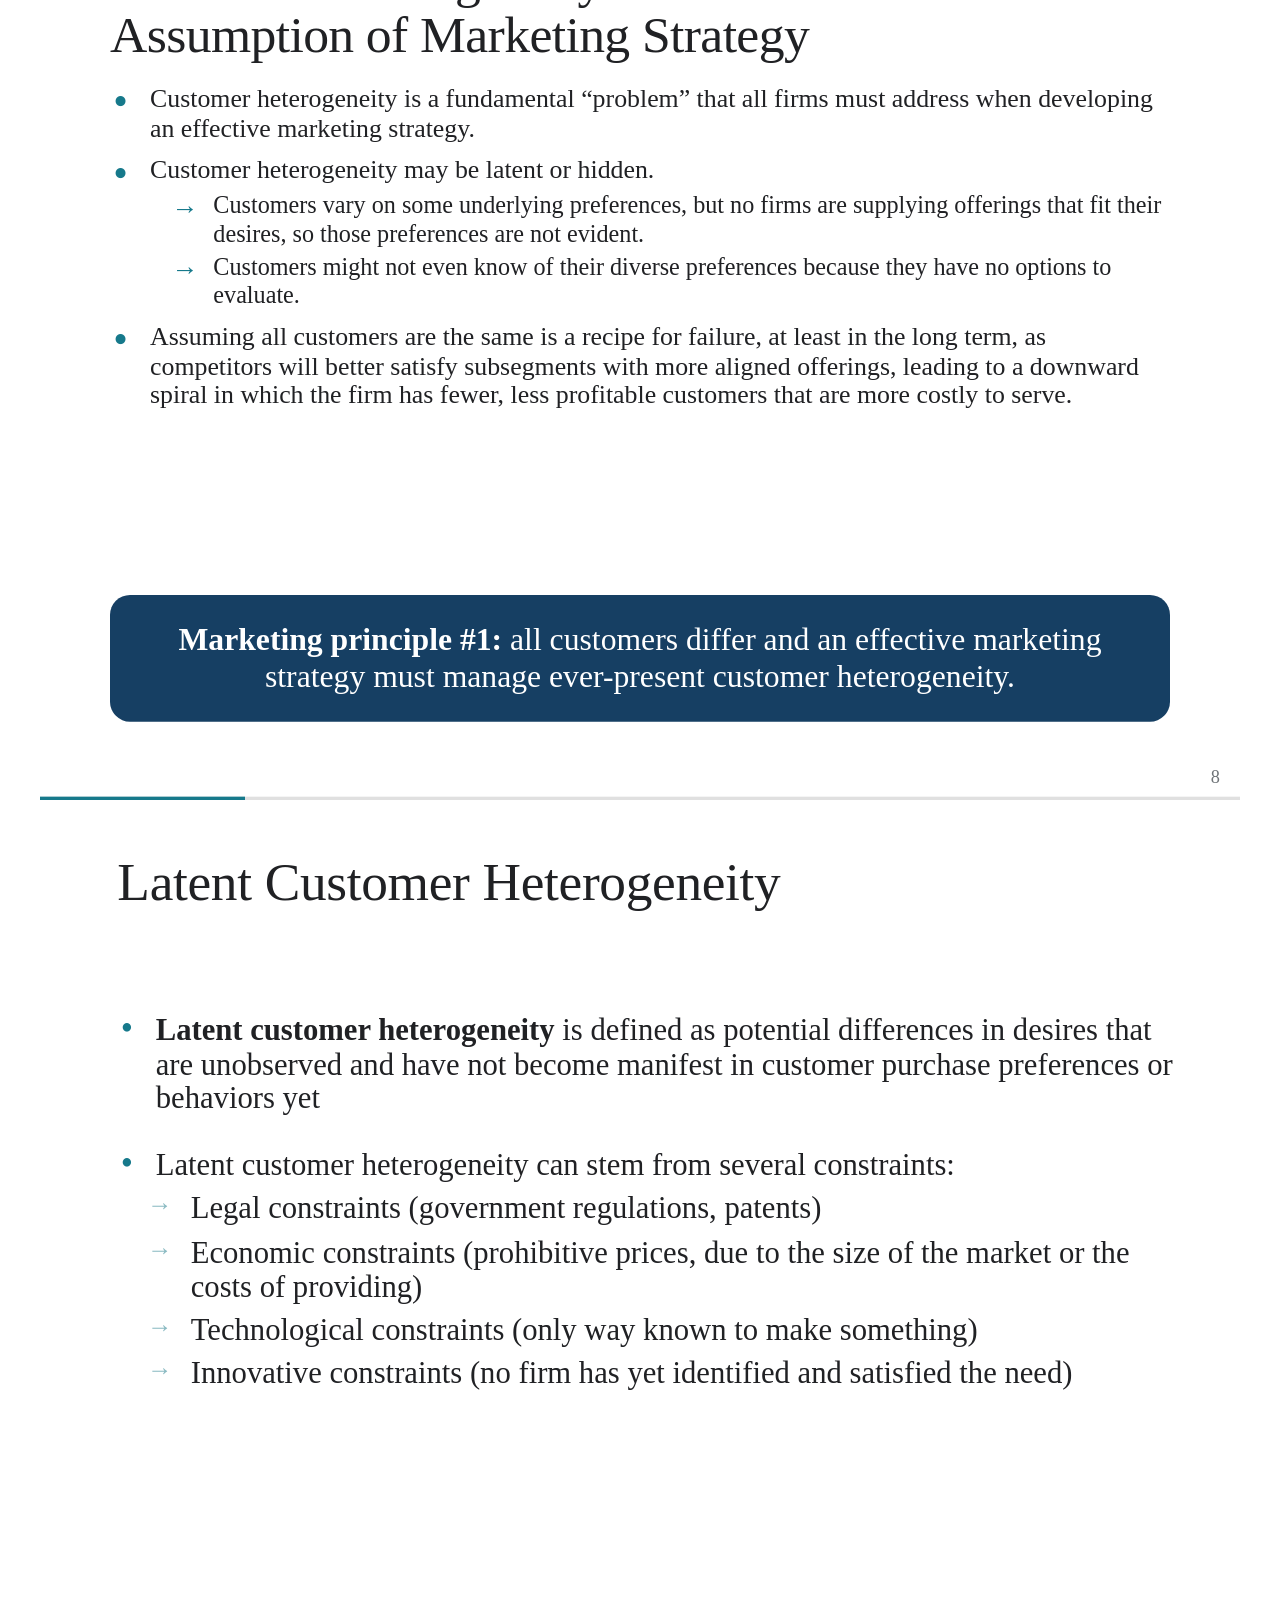
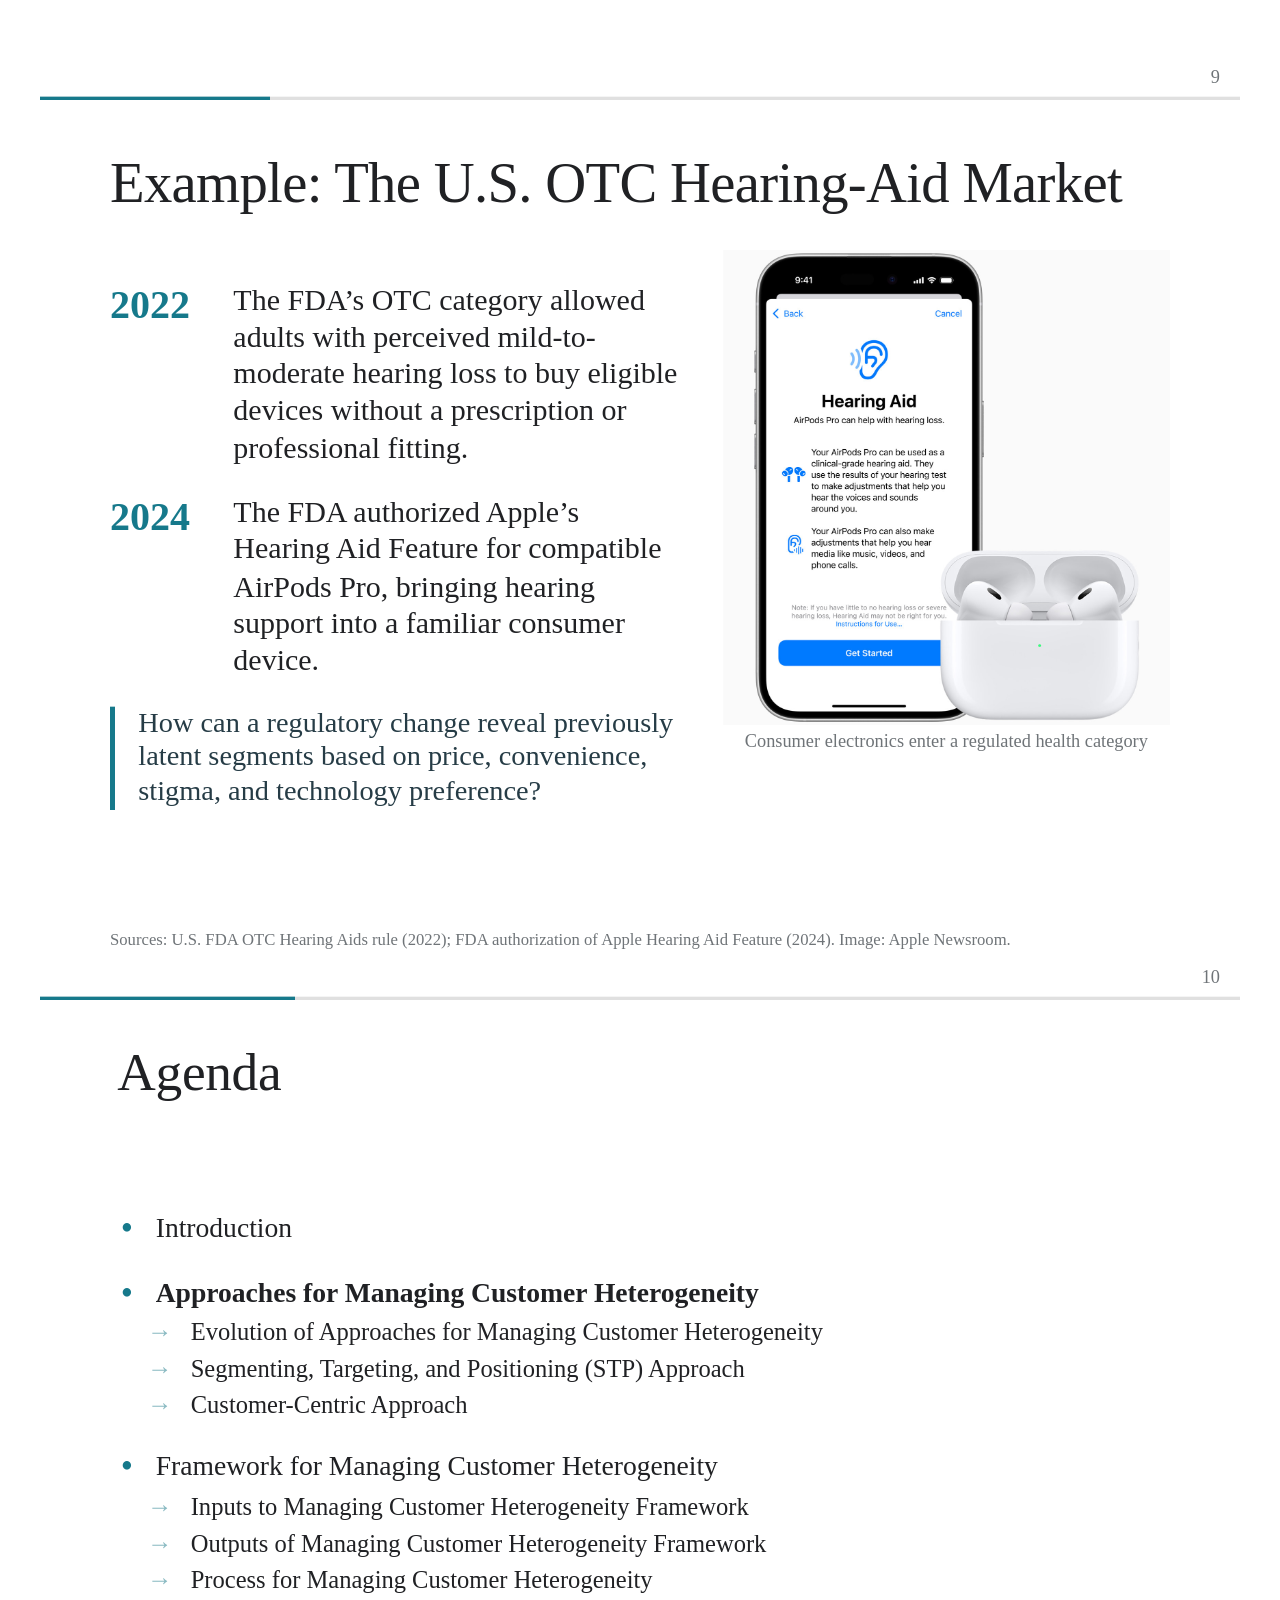
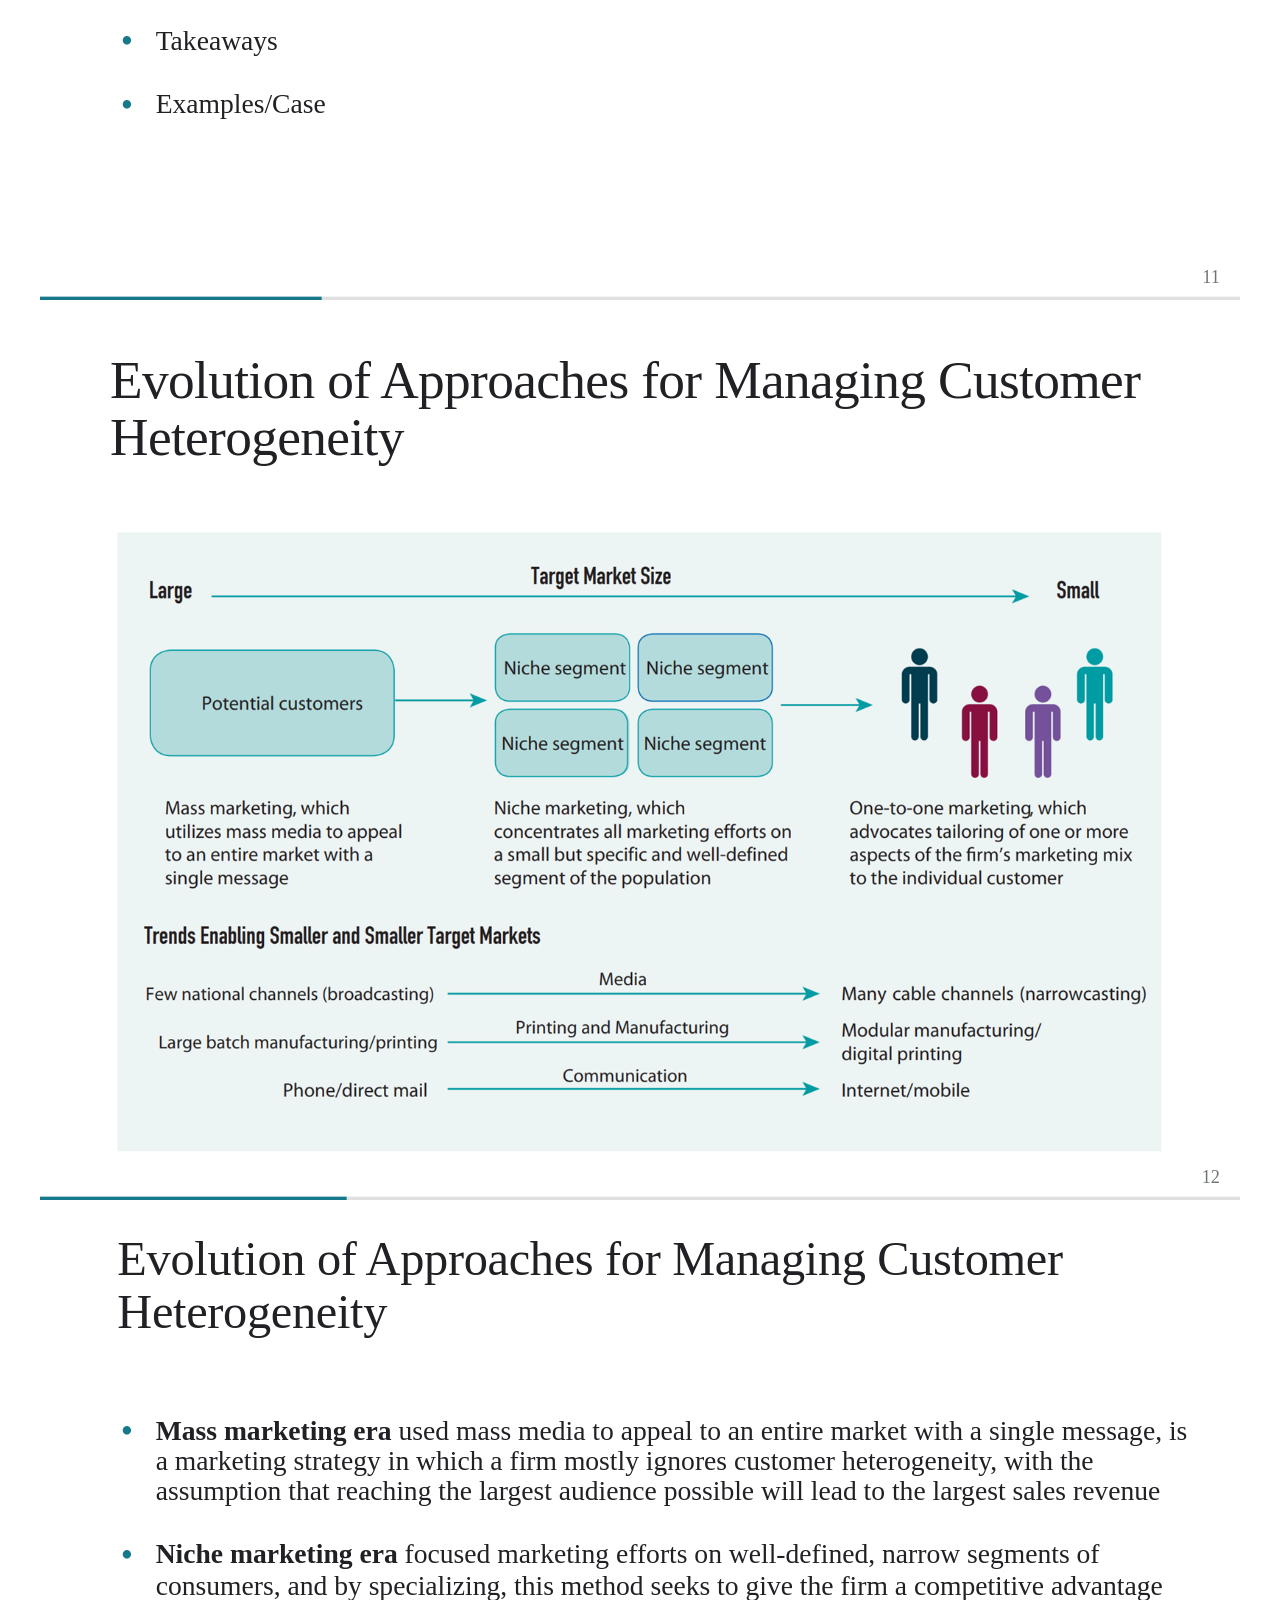
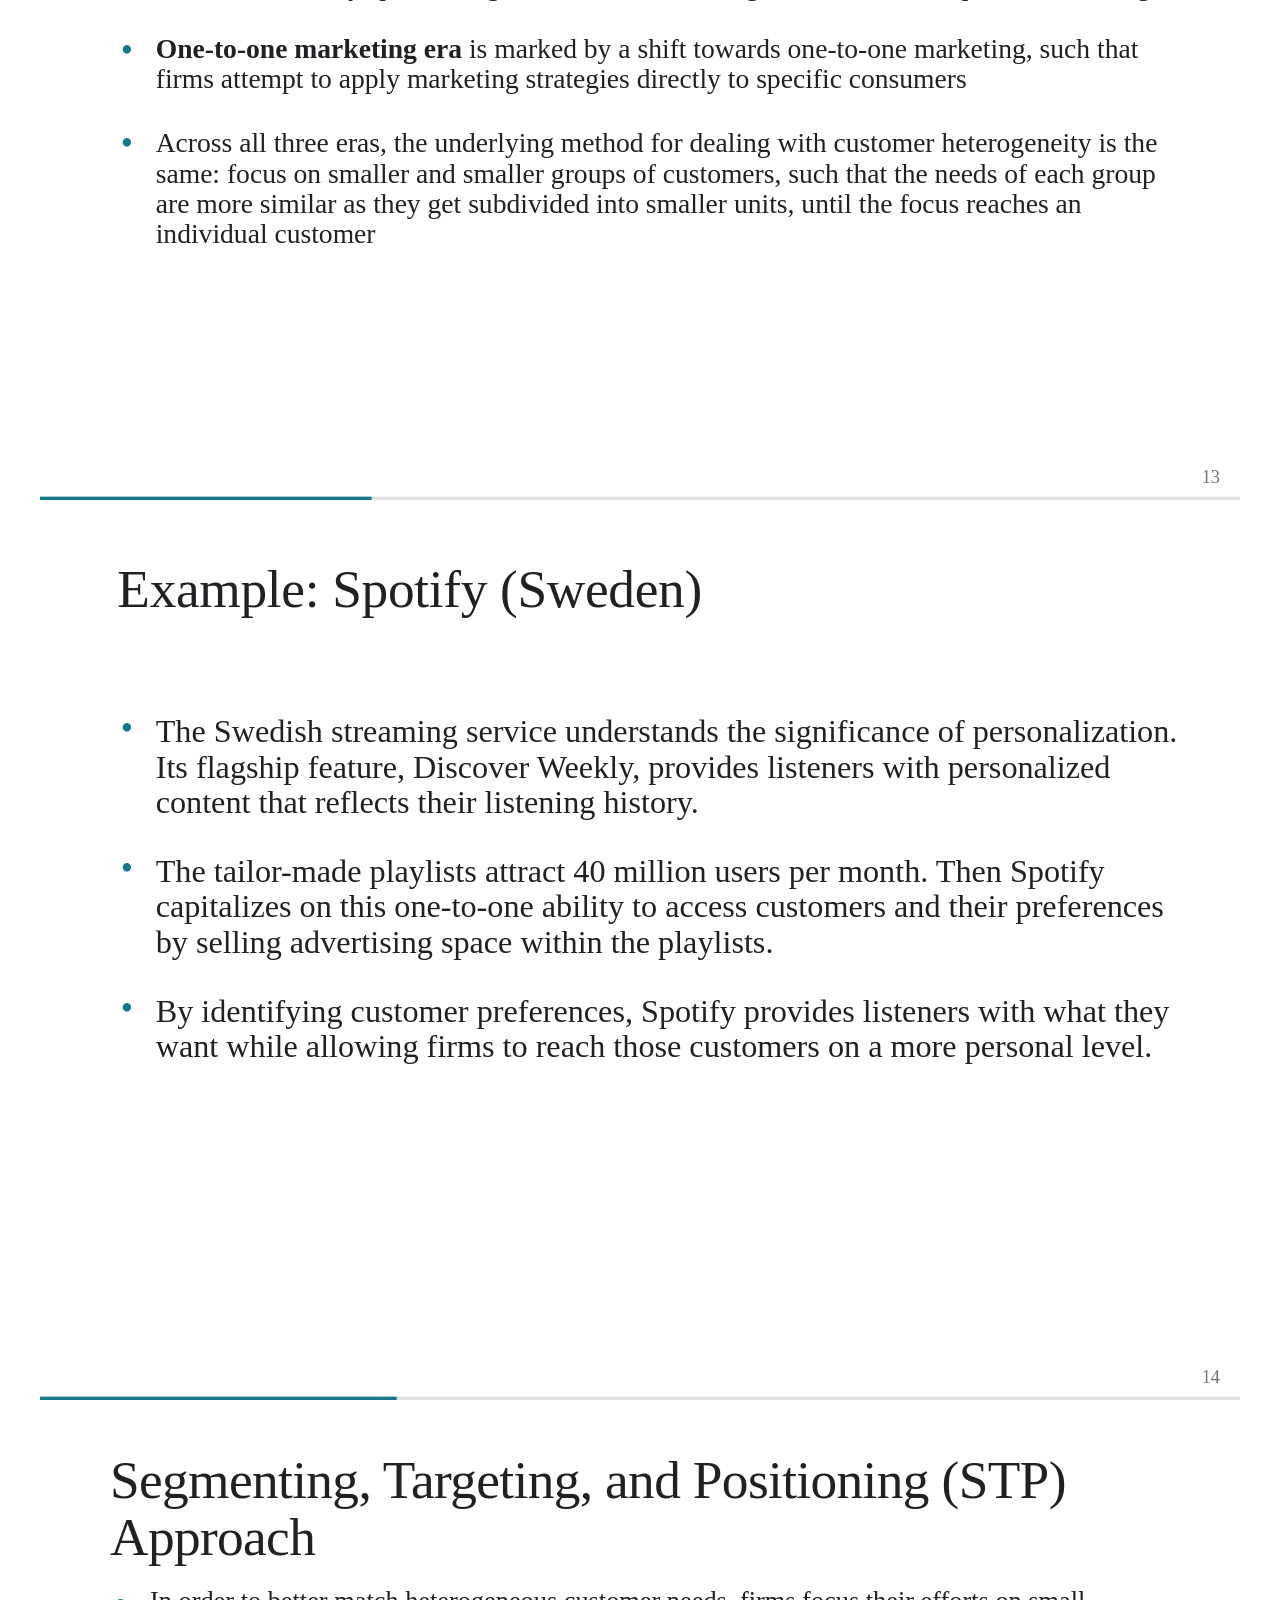
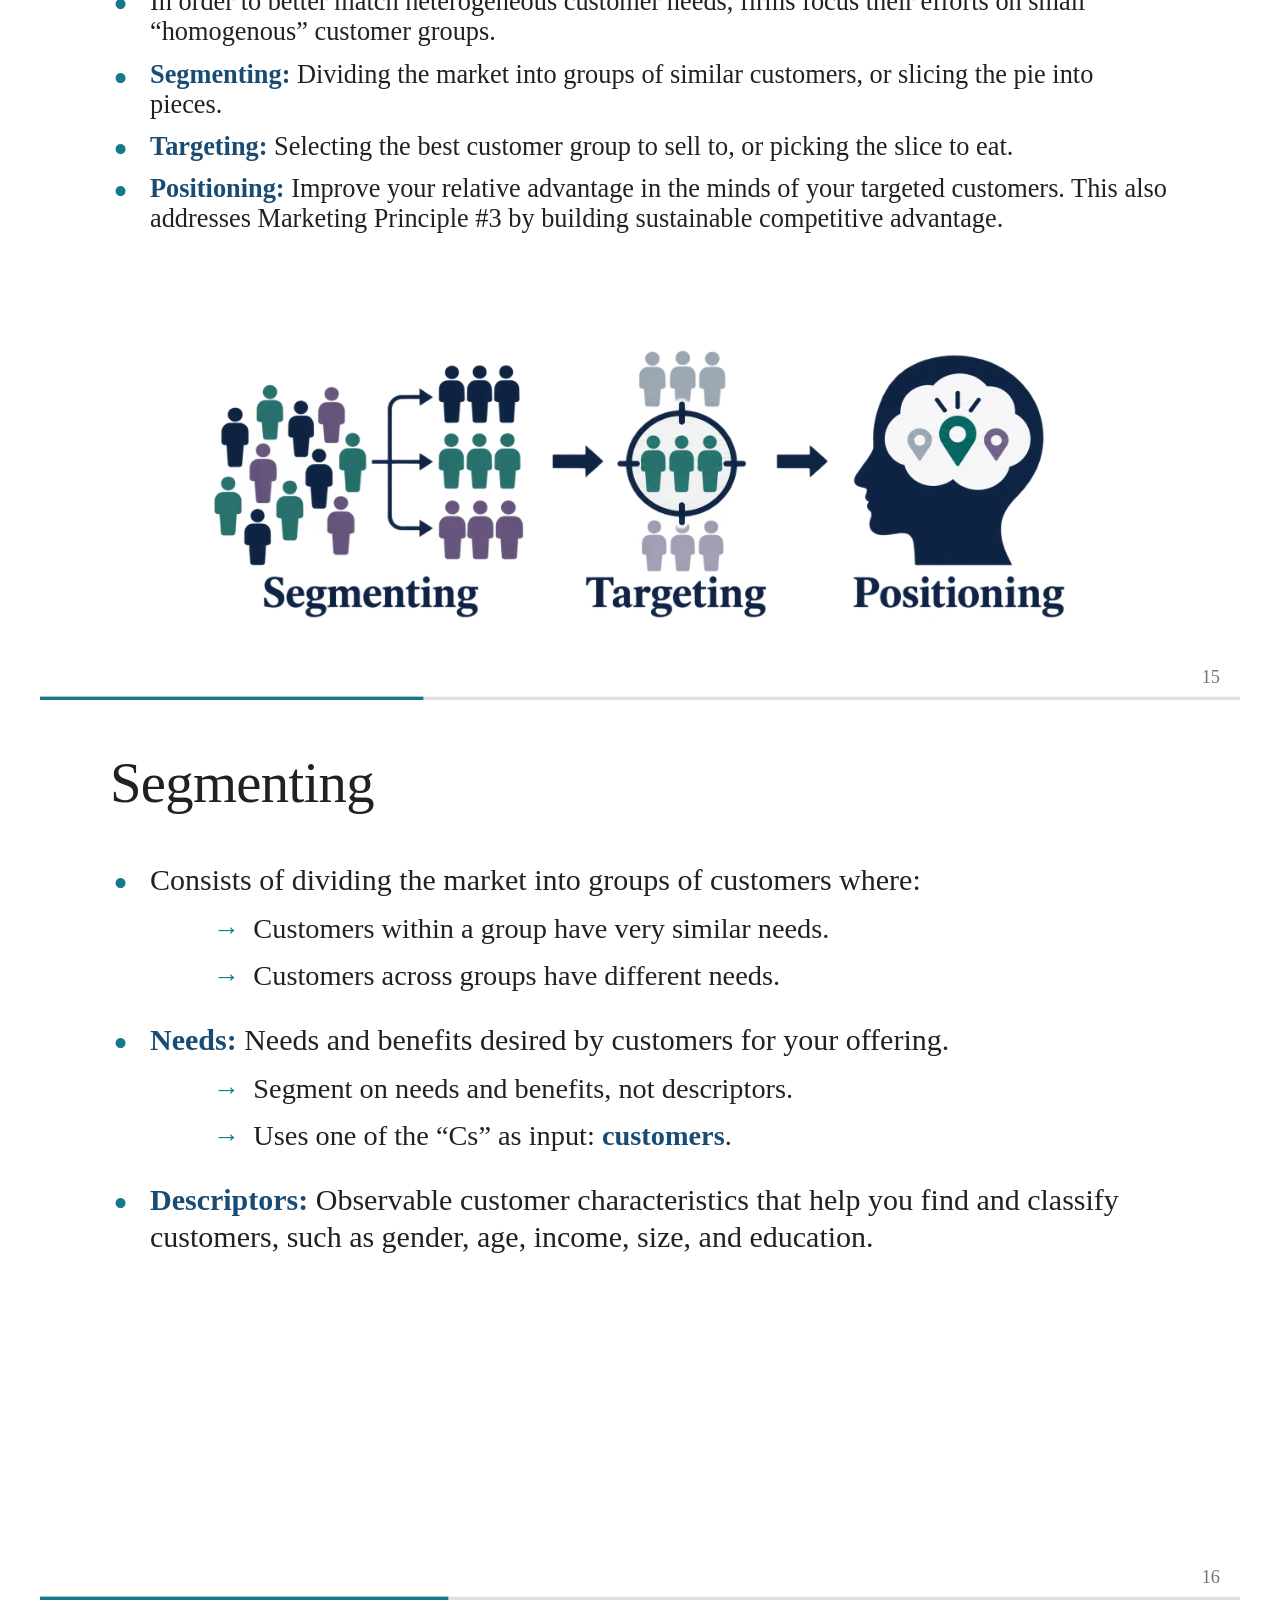
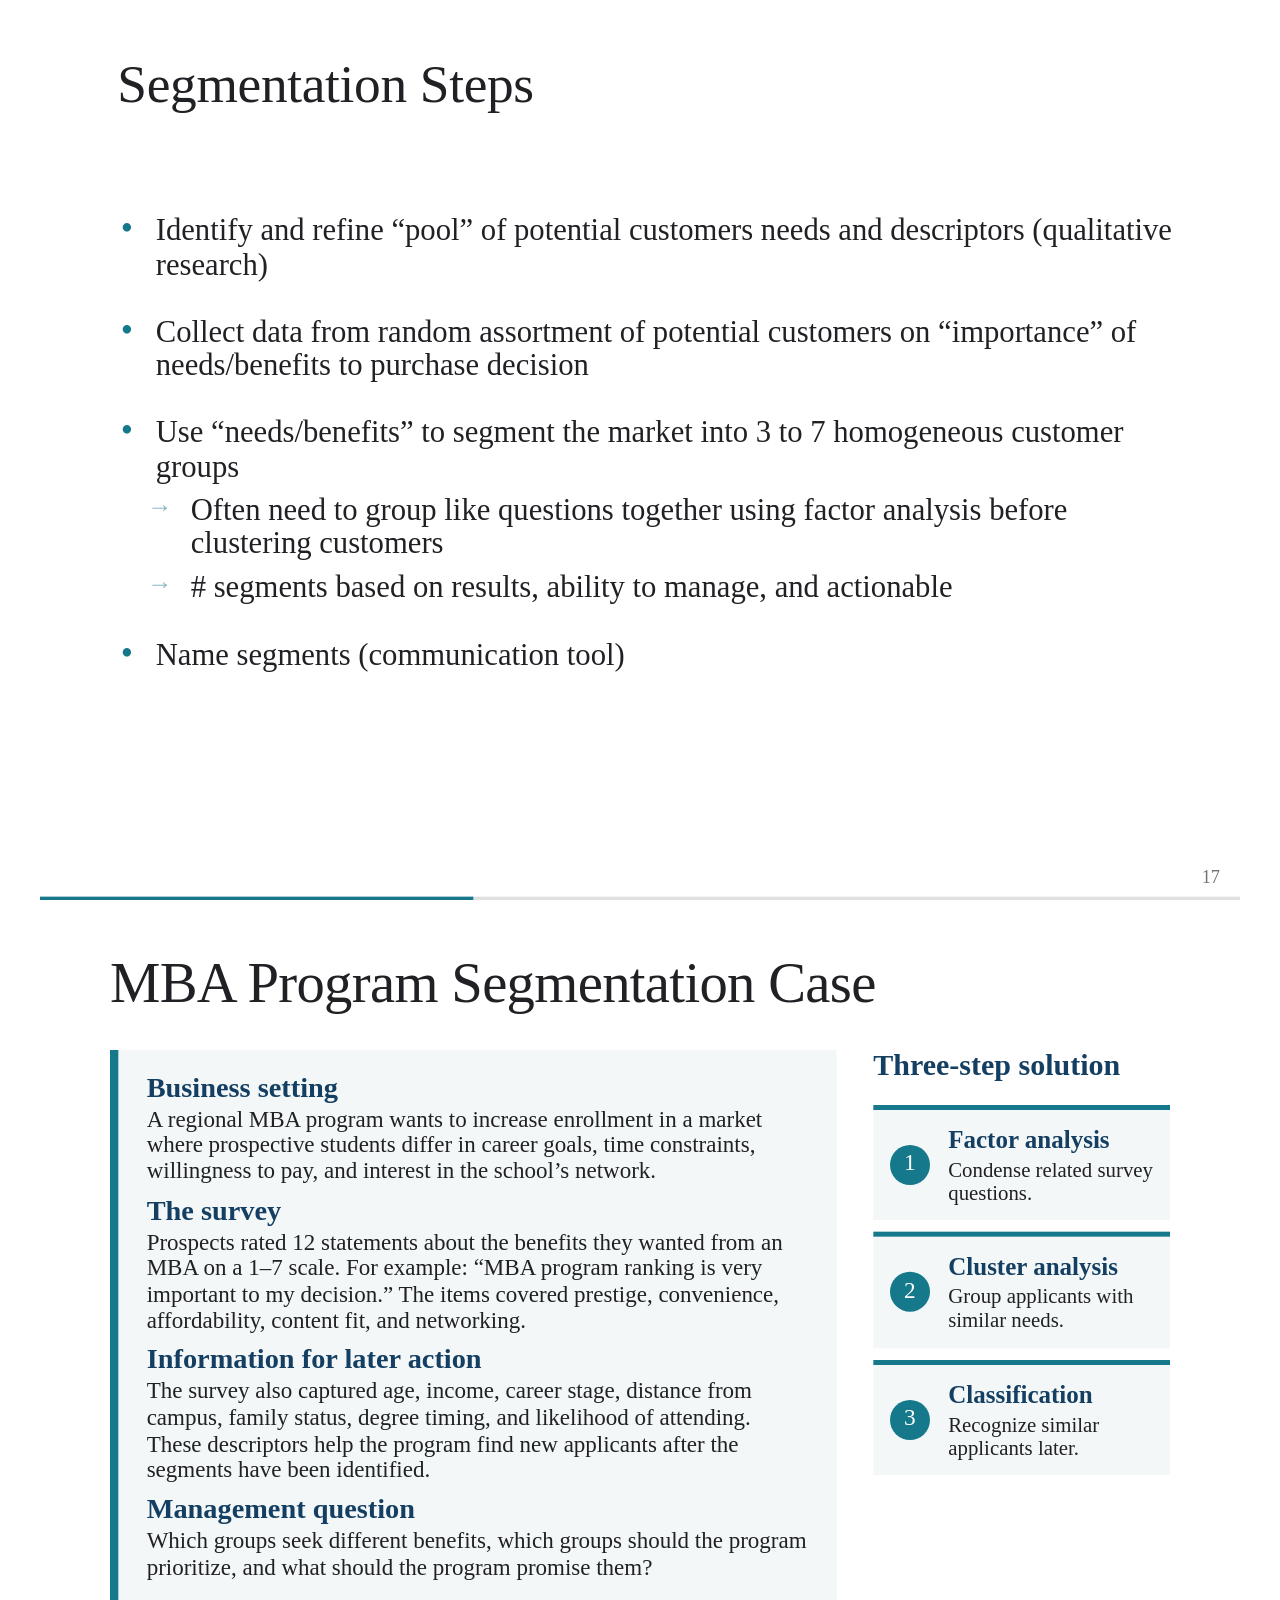
==== commit 3f5293a9: "update" ====
--- a/materials/slides/week-02-segmentation.html
+++ b/materials/slides/week-02-segmentation.html
@@ -5,13 +5,13 @@
     <meta name="viewport" content="width=device-width, initial-scale=1" />
     <title>Week 2 · Introduction and Approaches for Managing Customer Heterogeneity</title>
     <link rel="icon" href="../../assets/favicon.svg" type="image/svg+xml" />
-    <link rel="stylesheet" href="../../assets/css/chapter-02-deck.css?v=7" />
-    <script src="../../assets/js/chapter-02-content.js?v=7" defer></script>
-    <script src="../../assets/js/chapter-02-ocr.js?v=7" defer></script>
-    <script src="../../assets/js/chapter-02-revisions.js?v=7" defer></script>
-    <script src="../../assets/js/chapter-02-deck.js?v=7" defer></script>
+    <link rel="stylesheet" href="../../assets/css/chapter-02-deck.css?v=8" />
+    <script src="../../assets/js/chapter-02-content.js?v=8" defer></script>
+    <script src="../../assets/js/chapter-02-ocr.js?v=8" defer></script>
+    <script src="../../assets/js/chapter-02-revisions.js?v=8" defer></script>
+    <script src="../../assets/js/chapter-02-deck.js?v=8" defer></script>
   </head>
   <body>
-    <main id="deck" data-slides="1-40,45-52" aria-label="Week 2 chapter slides"></main>
+    <main id="deck" data-slides="1-37,39-40,45-52" aria-label="Week 2 chapter slides"></main>
   </body>
 </html>
--- a/assets/css/chapter-02-deck.css
+++ b/assets/css/chapter-02-deck.css
@@ -364,7 +364,7 @@
 .position-link .dark-output { min-height: 170px; font-size: 21px; }
 
 .stp-source-slide .custom-title { margin-bottom: 13px; font-size: 32px; }
-.stp-source-layout { display: grid; grid-template-rows: 1fr 176px; gap: 4px; height: 388px; }
+.stp-source-layout { display: grid; grid-template-rows: 1fr 184px; gap: 4px; height: 388px; }
 .stp-source-copy { font-size: 15.8px; line-height: 1.15; }
 .stp-source-copy li { margin-bottom: 7px; }
 .stp-source-copy strong { color: #194c75; }
@@ -375,9 +375,8 @@
 .stp-modern-graphic strong { margin-bottom: 4px; font-size: 18px; }
 .stp-modern-graphic span { font-size: 13px; line-height: 1.15; }
 .stp-modern-graphic b { align-self: center; color: var(--teal); font-size: 24px; text-align: center; }
-.stp-visual-process { display: grid; grid-template-rows: 150px 26px; height: 176px; align-items: center; overflow: hidden; }
-.stp-visual-process img { display: block; width: 108%; height: 150px; margin-left: -4%; object-fit: contain; }
-.stp-visual-labels { display: grid; grid-template-columns: 1.5fr .7fr .8fr; align-items: center; color: #143f62; font-size: 15px; font-weight: 700; text-align: center; }
+.stp-visual-process { display: block; height: 184px; overflow: hidden; }
+.stp-visual-process img { display: block; width: 111%; height: 184px; margin-left: -5.5%; object-fit: contain; }
 
 .segmenting-layout { display: grid; grid-template-columns: 1.15fr 0.85fr; gap: 38px; align-items: end; height: 348px; }
 .numbered-steps { margin: 18px 0 0; padding-left: 30px; }
@@ -483,6 +482,24 @@
 .factor-output span { padding: 5px; border-top: 1px solid rgba(255,255,255,.35); }
 .segment-cloud { display: flex; flex-wrap: wrap; gap: 7px; justify-content: center; }
 .segment-cloud span, .segment-labels span { padding: 7px 9px; color: #14374d; background: #e5f1f3; border: 1px solid #a8cbd1; font-size: 14px; }
+.detailed-io-slide .custom-title { margin-bottom: 12px; }
+.detailed-io-layout { grid-template-columns: .78fr 30px 1.72fr 30px .9fr; gap: 7px; height: 360px; }
+.detailed-io-layout .io-block { padding: 14px 15px; }
+.detailed-io-layout .io-block h2 { margin-bottom: 8px; font-size: 20px; }
+.detailed-io-layout .io-block > p { font-size: 14px; line-height: 1.2; }
+.detailed-io-layout .io-process ol { padding-left: 18px; }
+.detailed-io-layout .io-process li { margin-bottom: 7px; font-size: 13px; line-height: 1.12; }
+.detailed-io-layout .io-process li:last-child { margin-bottom: 0; }
+.detailed-io-layout .io-process li strong,
+.detailed-io-layout .io-process li span { display: block; }
+.detailed-io-layout .io-process li strong { margin-bottom: 2px; color: #143f62; font-size: 13.5px; }
+.detailed-io-layout .factor-output { gap: 5px; padding: 13px 12px; }
+.detailed-io-layout .factor-output h2 { margin-bottom: 1px; color: #fff; font-size: 20px; }
+.detailed-io-layout .factor-output p { margin-bottom: 3px; color: #fff; font-size: 12.5px; line-height: 1.15; }
+.detailed-io-layout .factor-output span { padding: 4px 2px; font-size: 12.5px; }
+.detailed-io-layout .segment-cloud { align-content: center; }
+.detailed-io-layout .segment-cloud p { width: 100%; margin-bottom: 4px; color: #143f62; font-size: 13.5px; text-align: center; }
+.detailed-io-layout .segment-cloud span { padding: 5px 7px; font-size: 12.5px; line-height: 1.12; text-align: center; }
 
 .hierarchical-layout { display: grid; grid-template-columns: 1.05fr 0.95fr; gap: 34px; align-items: center; height: 340px; }
 .mba-hierarchical-layout { grid-template-columns: 1.12fr .88fr; gap: 24px; height: 350px; }
@@ -549,6 +566,15 @@
 .positioning-questions-simple ol { margin: 20px 0 0; padding-left: 25px; }
 .positioning-questions-simple li { margin-bottom: 16px; padding-left: 4px; font-size: 17px; line-height: 1.18; }
 .positioning-template { margin: 16px auto 0 !important; padding: 12px 18px; color: #fff; background: #163f63; font-size: 18px; line-height: 1.15; text-align: center; }
+.positioning-concept-slide .custom-title { margin-bottom: 12px; }
+.positioning-concept-slide .custom-body { display: grid; grid-template-rows: 264px 58px; gap: 12px; height: 334px; }
+.positioning-concept-slide .positioning-concept-layout { height: 264px; }
+.positioning-concept-slide .positioning-definition,
+.positioning-concept-slide .positioning-questions-simple { padding-top: 18px; padding-bottom: 18px; }
+.positioning-concept-slide .positioning-definition p { margin-top: 9px; font-size: 15px; line-height: 1.18; }
+.positioning-concept-slide .positioning-questions-simple ol { margin-top: 13px; }
+.positioning-concept-slide .positioning-questions-simple li { margin-bottom: 12px; font-size: 16px; }
+.positioning-concept-slide .positioning-template { display: flex; min-height: 58px; align-items: center; justify-content: center; margin: 0 !important; padding: 10px 18px; }
 
 .gap-layout { display: grid; grid-template-columns: 170px 60px 170px; gap: 16px; align-items: center; justify-content: center; height: 320px; }
 .map-point { display: grid; width: 170px; height: 170px; place-items: center; border-radius: 50%; text-align: center; }
@@ -562,6 +588,36 @@
 .action-flow { display: grid; grid-template-columns: repeat(3, 1fr); gap: 24px; height: 315px; align-items: center; }
 .action-flow section { min-height: 210px; padding: 26px 20px; border-top: 5px solid var(--teal); background: #f3f7f8; }
 .action-flow p { line-height: 1.28; }
+.positioning-action-merged-slide .custom-title { margin-bottom: 13px; }
+.positioning-action-merged { display: grid; grid-template-columns: 1.08fr .92fr; gap: 22px; height: 350px; }
+.merged-positioning-statement { display: grid; grid-template-rows: auto 1fr; gap: 15px; }
+.merged-positioning-statement > p { padding: 24px 26px; color: #fff; background: #163f63; font-size: 19px; line-height: 1.22; text-align: center; }
+.merged-positioning-statement .statement-check { grid-template-columns: 1fr; gap: 7px; }
+.merged-positioning-statement .statement-check span { padding: 8px 10px; font-size: 13.5px; line-height: 1.15; }
+.merged-action-flow { display: grid; grid-template-rows: repeat(3, 1fr); gap: 9px; }
+.merged-action-flow section { padding: 13px 15px; border-left: 4px solid var(--teal); background: #f3f7f8; }
+.merged-action-flow h2 { color: #143f62; font-size: 18px; }
+.merged-action-flow p { font-size: 14px; line-height: 1.18; }
+
+.customer-structure-slide .custom-title { margin-bottom: 10px; font-size: 29px; }
+.customer-structure-slide .customer-structure-quote { max-width: 600px; margin: 0 auto 10px; font-size: 15.5px; line-height: 1.2; }
+.customer-structure-images { display: grid; grid-template-columns: 1fr 1fr; gap: 18px; height: 245px; }
+.customer-structure-images figure { position: relative; display: grid; grid-template-rows: 210px 27px; gap: 6px; margin: 0; overflow: hidden; }
+.customer-structure-images figure::before { content: ""; display: block; grid-row: 1; border: 1px solid #b8c0c5; }
+.customer-structure-images img { position: absolute; top: 0; left: 0; width: 100%; height: 210px; object-fit: contain; }
+.customer-structure-images .product-structure-crop::after { content: ""; position: absolute; z-index: 2; top: 0; right: 0; width: 84px; height: 210px; background: #fff; }
+.customer-structure-images figcaption { color: #143f62; font-size: 14px; font-weight: 700; text-align: center; }
+
+.source-chart-slide .custom-title { max-width: 620px; margin-bottom: 4px; font-size: 27px; line-height: 1; white-space: normal; }
+.fortune-growth-figure { height: 362px; margin: 0; }
+.fortune-growth-figure img { display: block; width: 100%; height: 100%; object-fit: contain; }
+
+.original-framework-slide .custom-title { margin-bottom: 5px; font-size: 28px; }
+.original-framework-slide .custom-body { height: 430px; }
+.original-slide-crop { position: relative; height: 340px; margin: 0; overflow: hidden; background: #fff; }
+.original-slide-crop img { display: block; width: 100%; height: auto; transform: translateY(-84px); }
+.dynamic-effects-slide .custom-title { max-width: 620px; font-size: 27px; line-height: 1; white-space: normal; }
+.dynamic-effects-crop img { transform: translateY(-82px); }
 
 .mba-stp-summary { display: grid; grid-template-columns: repeat(3, 1fr); gap: 19px; height: 330px; }
 .mba-stp-summary section { position: relative; padding: 50px 18px 18px; border-top: 5px solid var(--teal); background: #f3f7f8; }
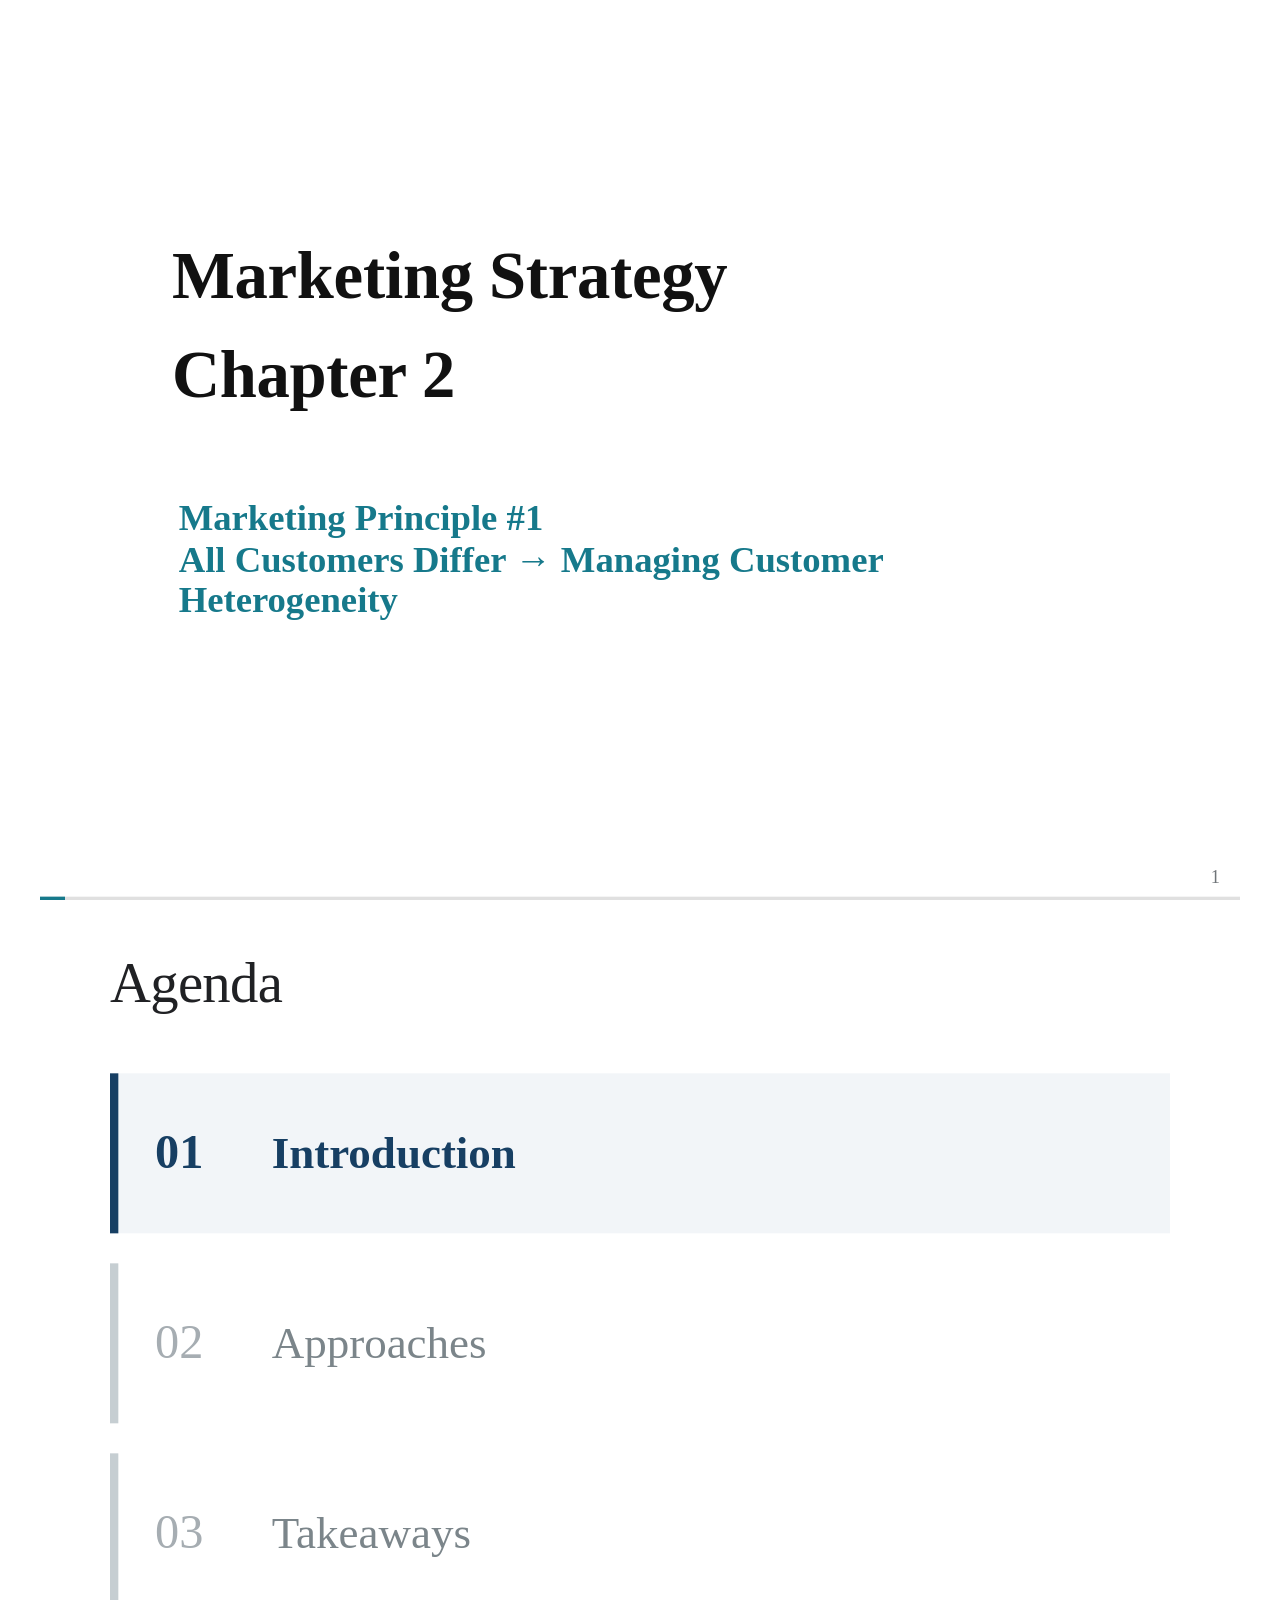
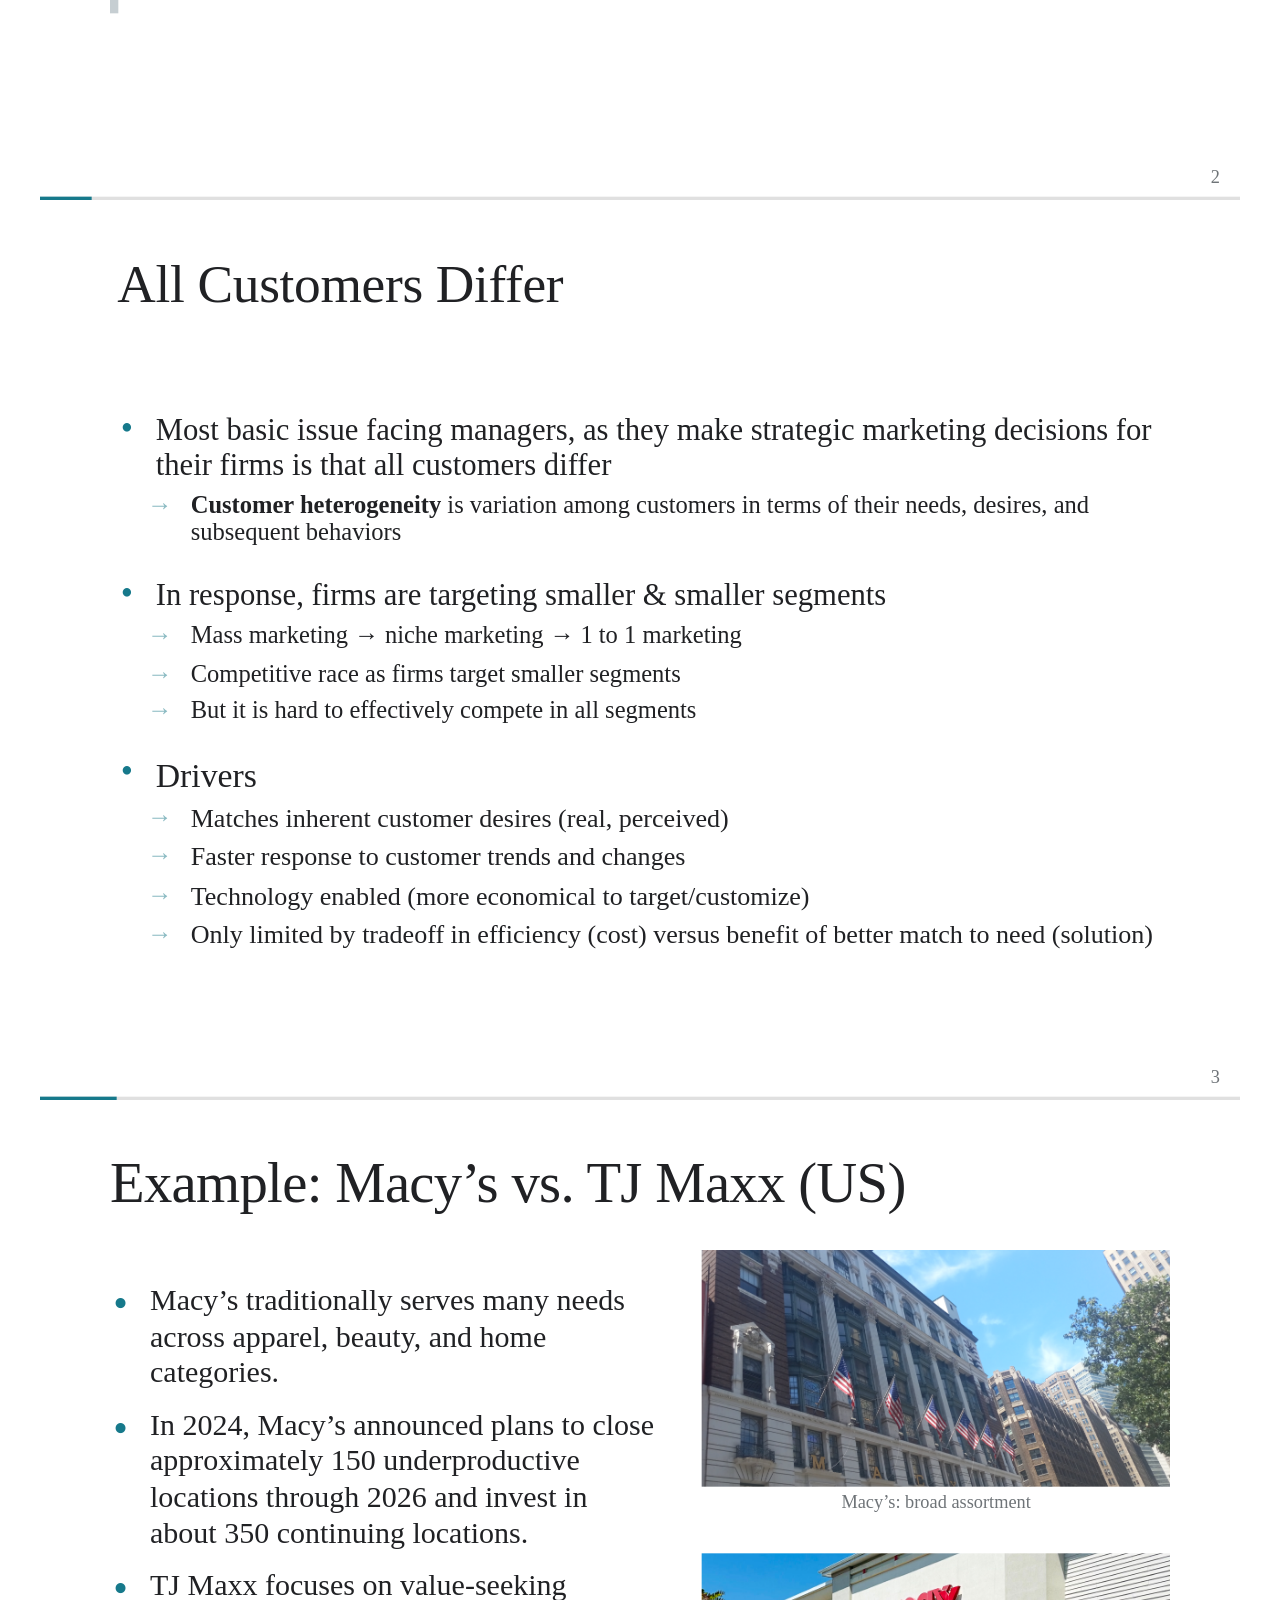
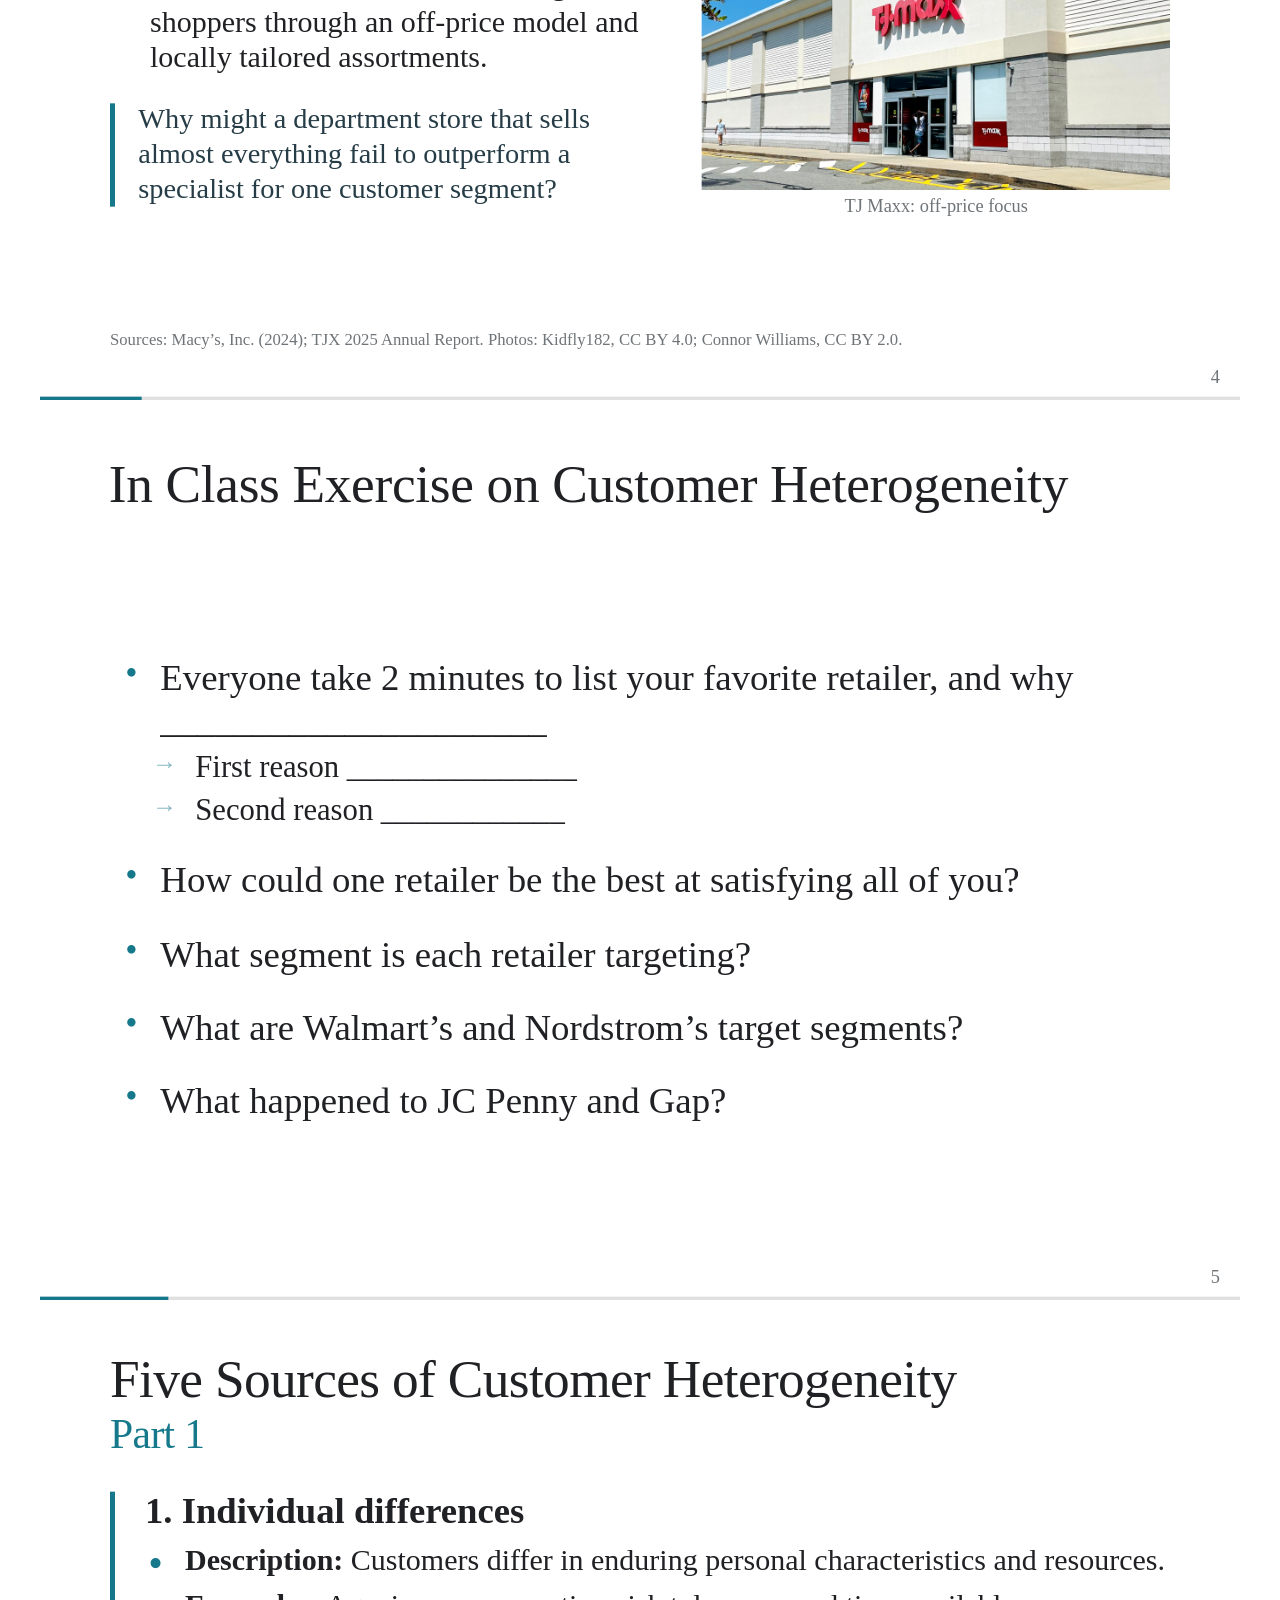
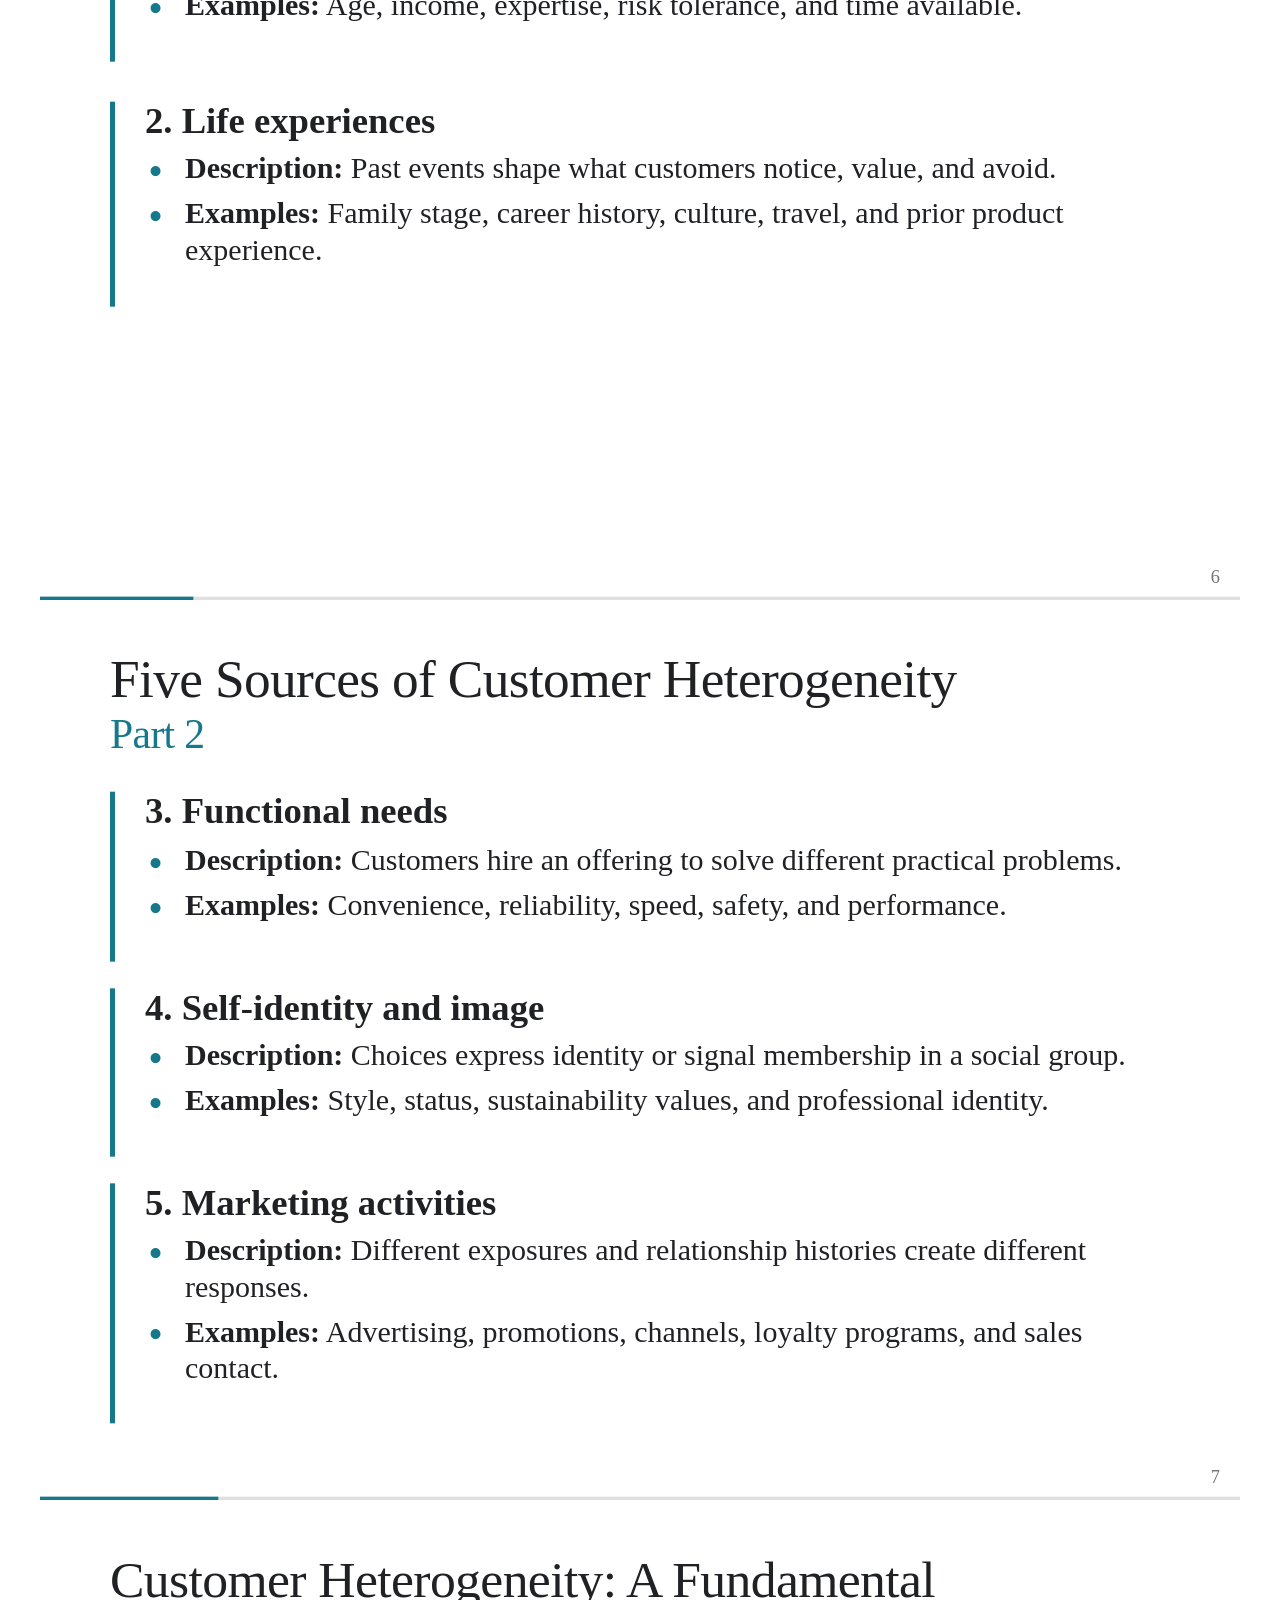
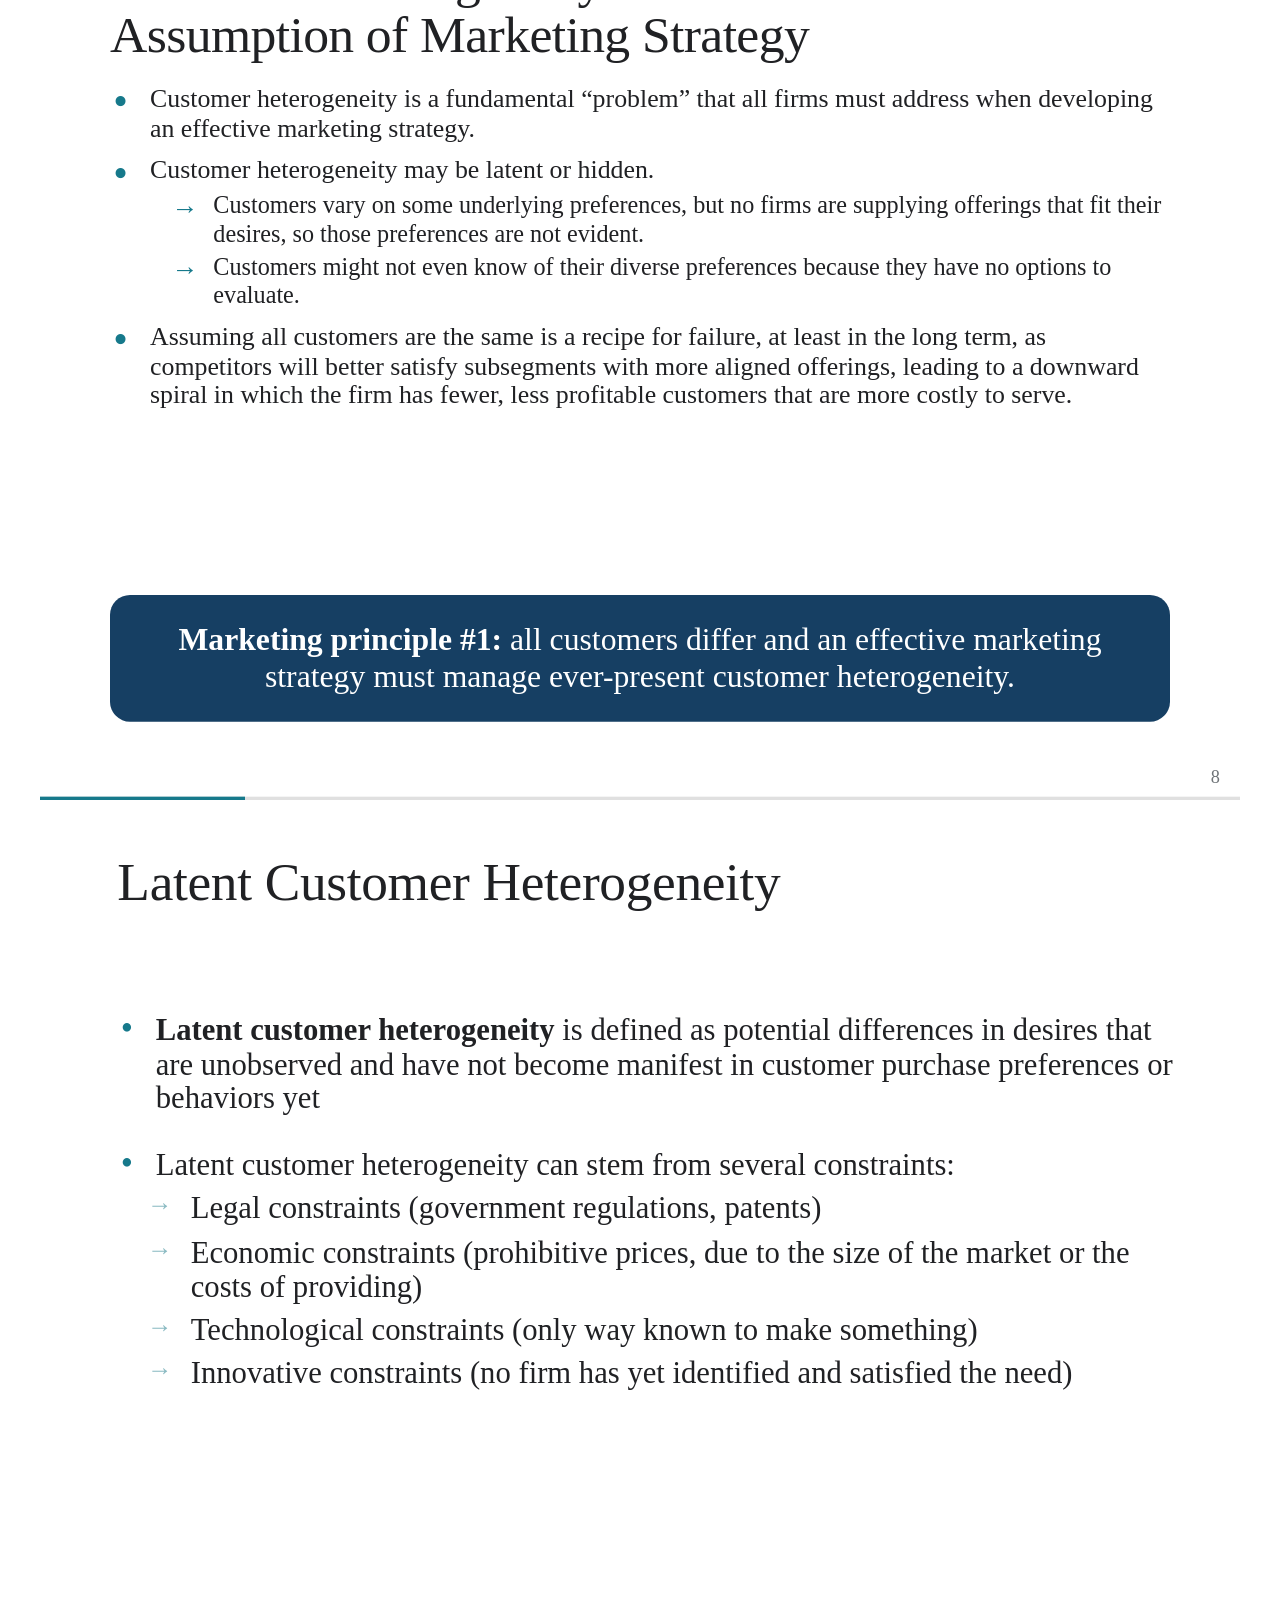
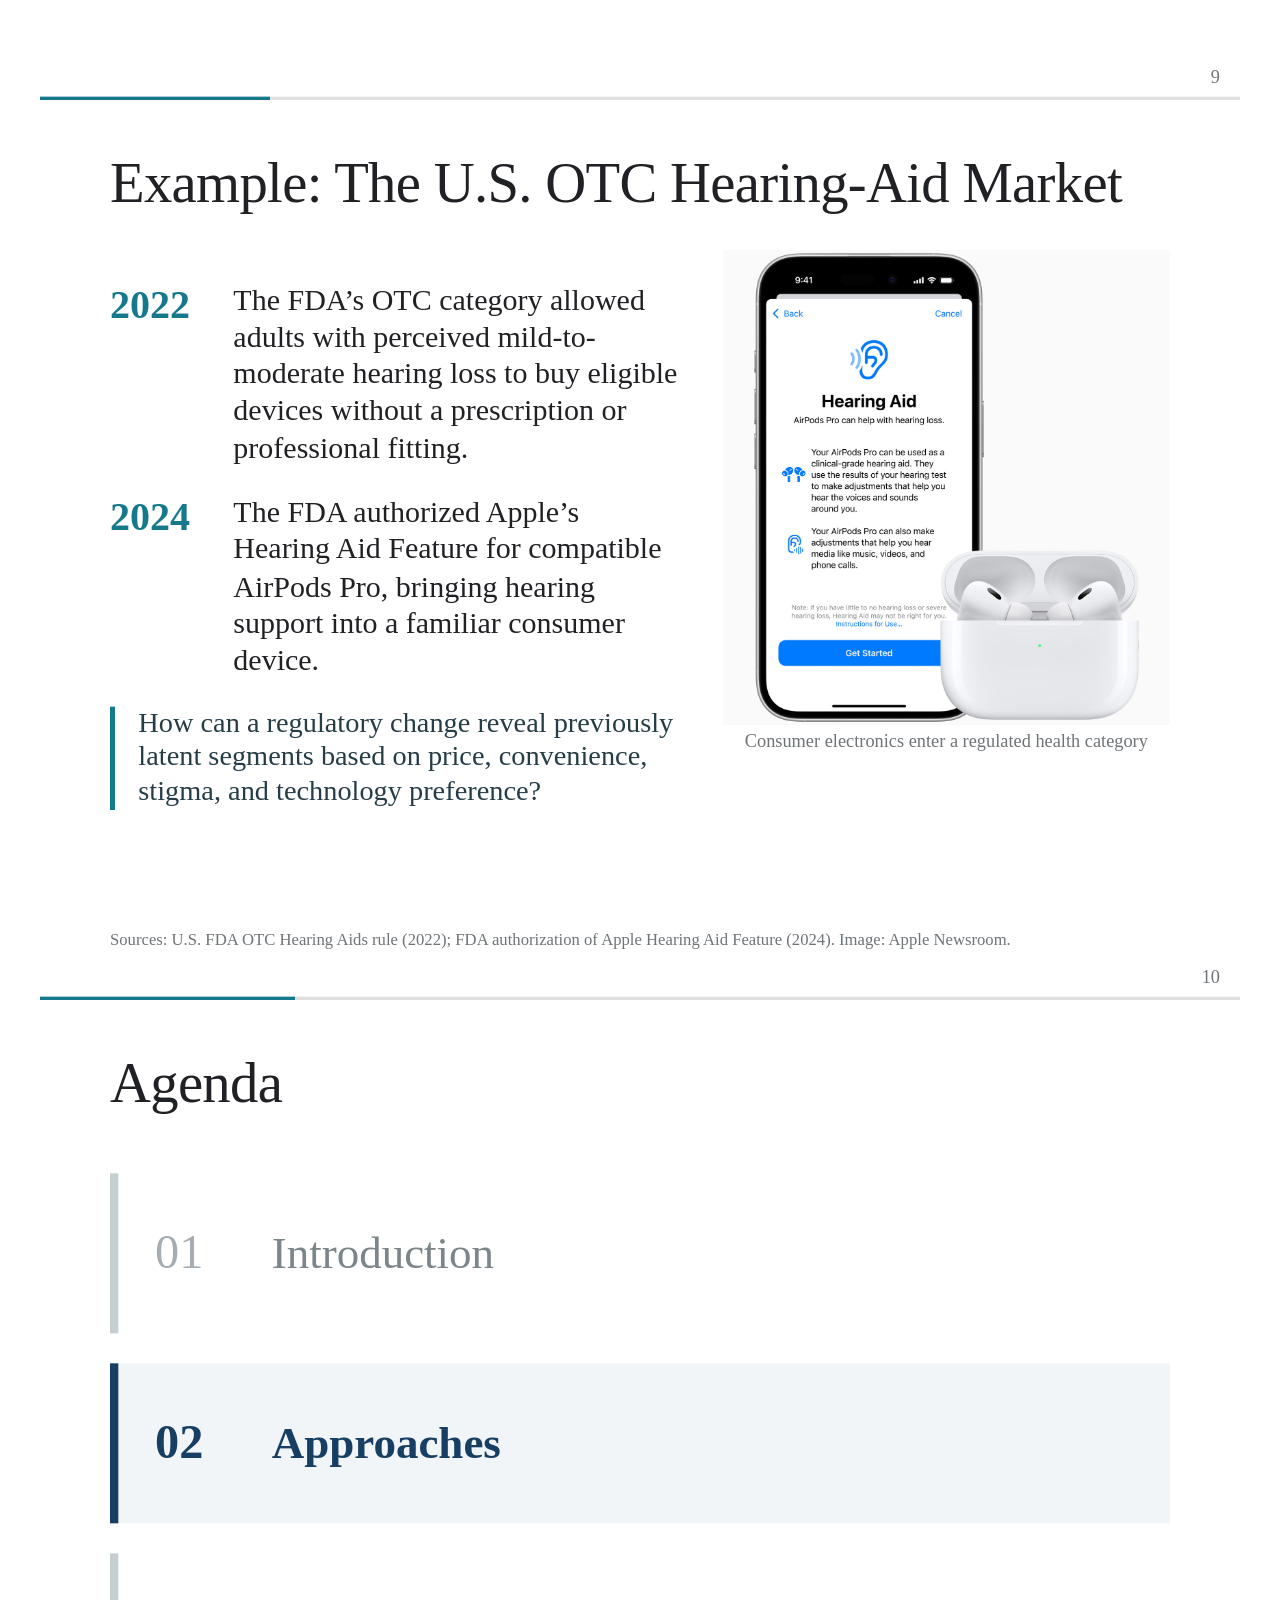
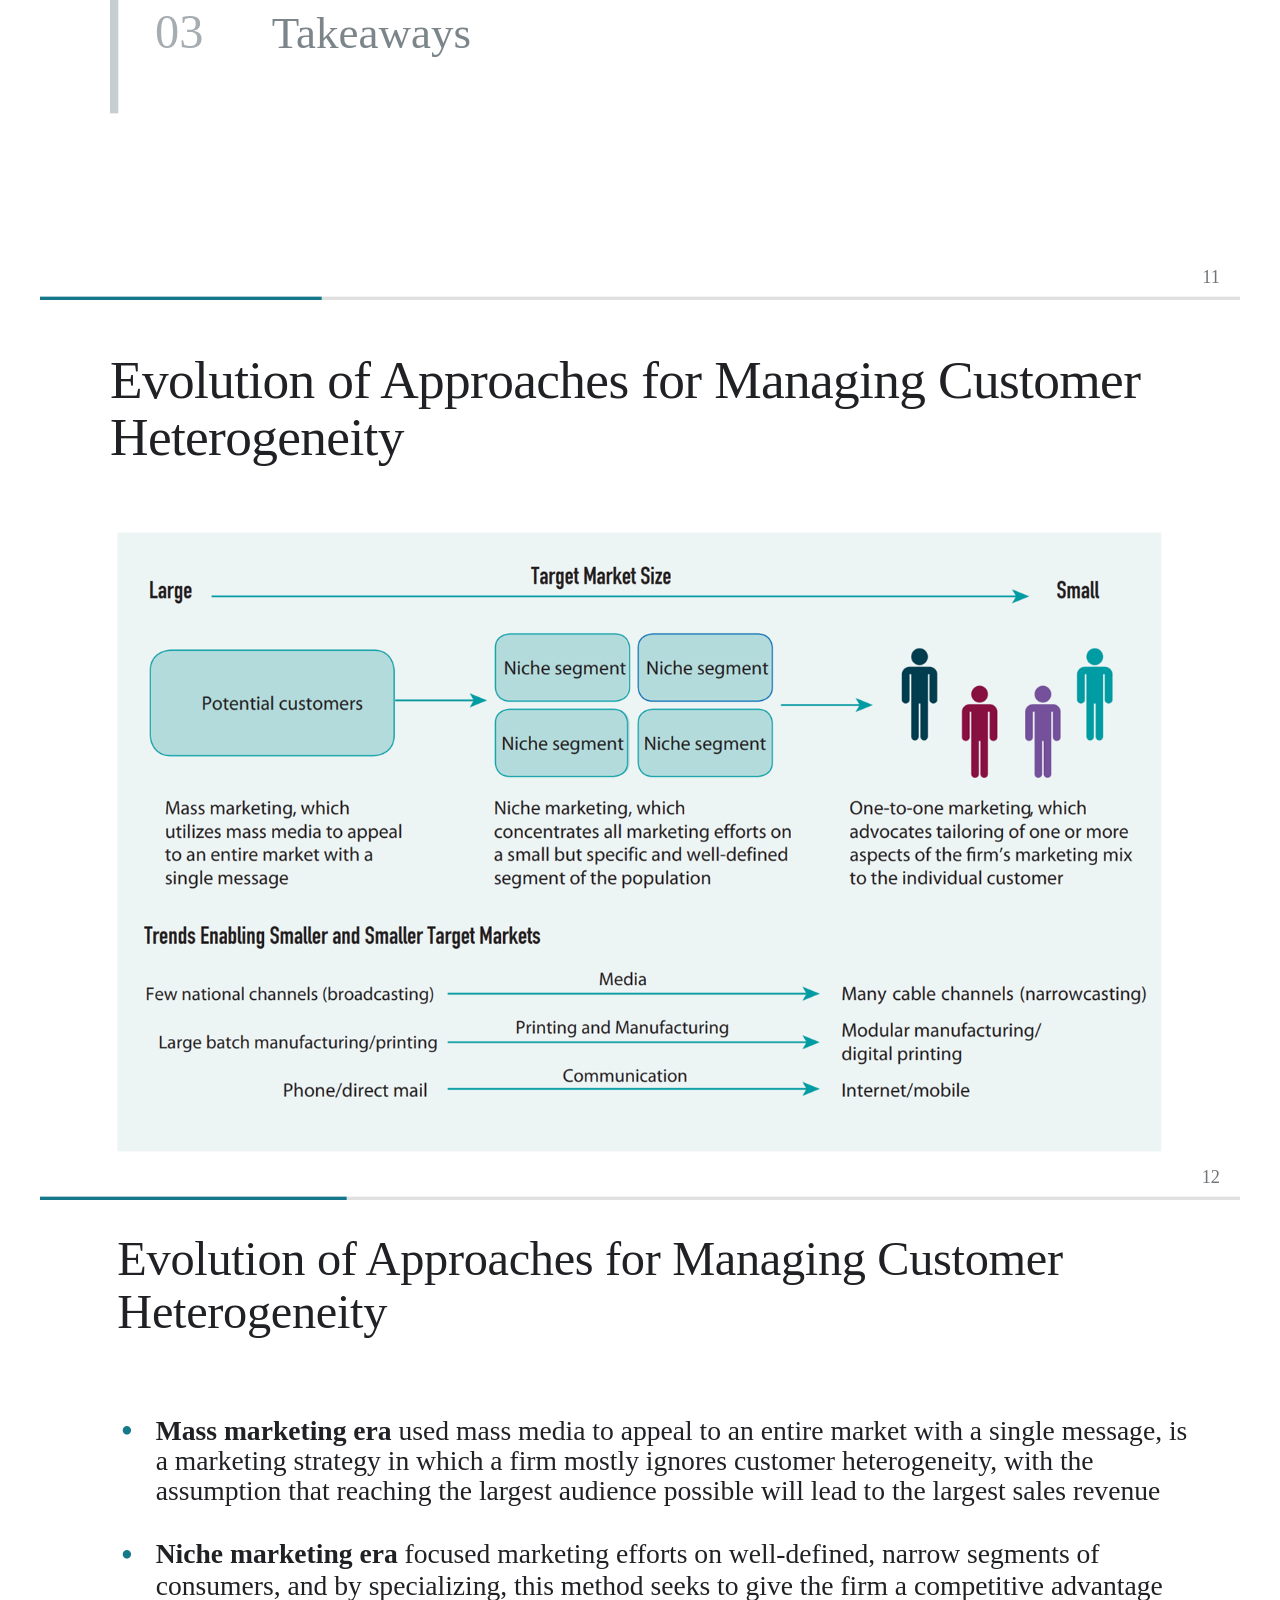
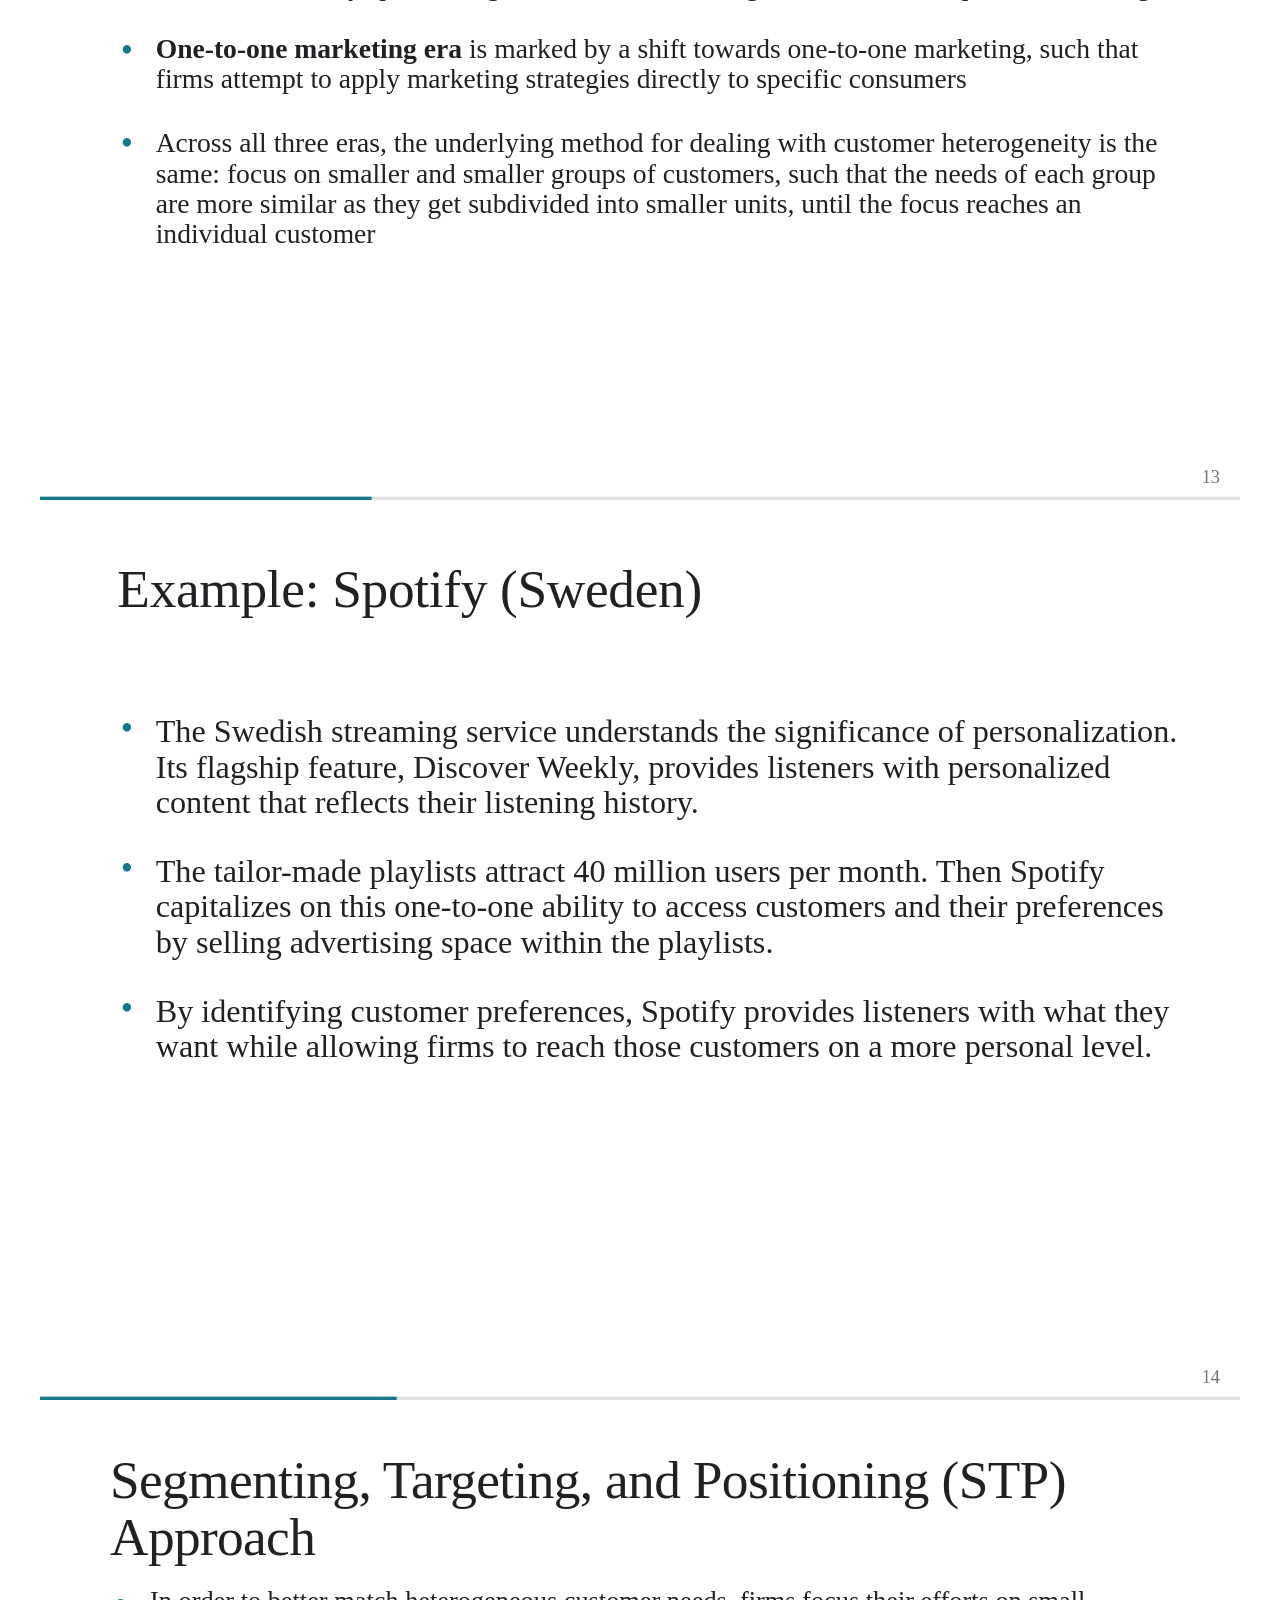
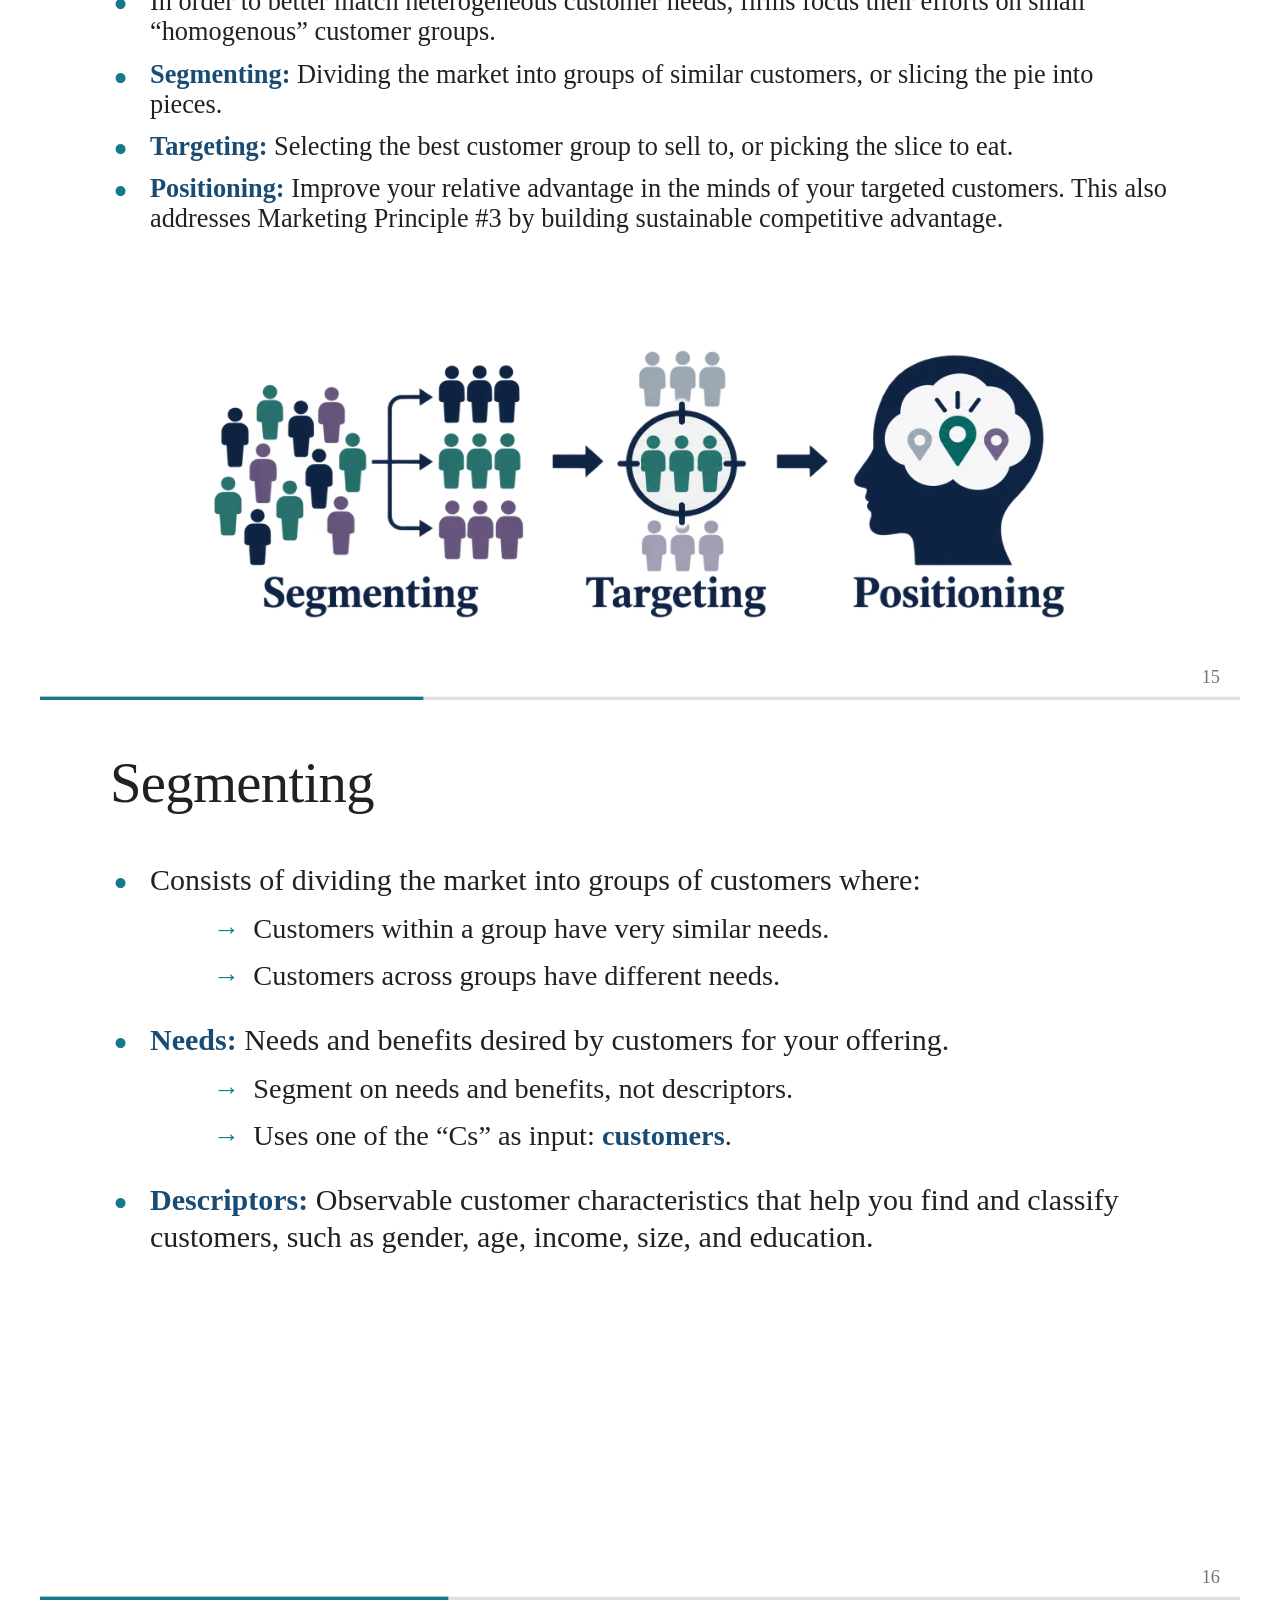
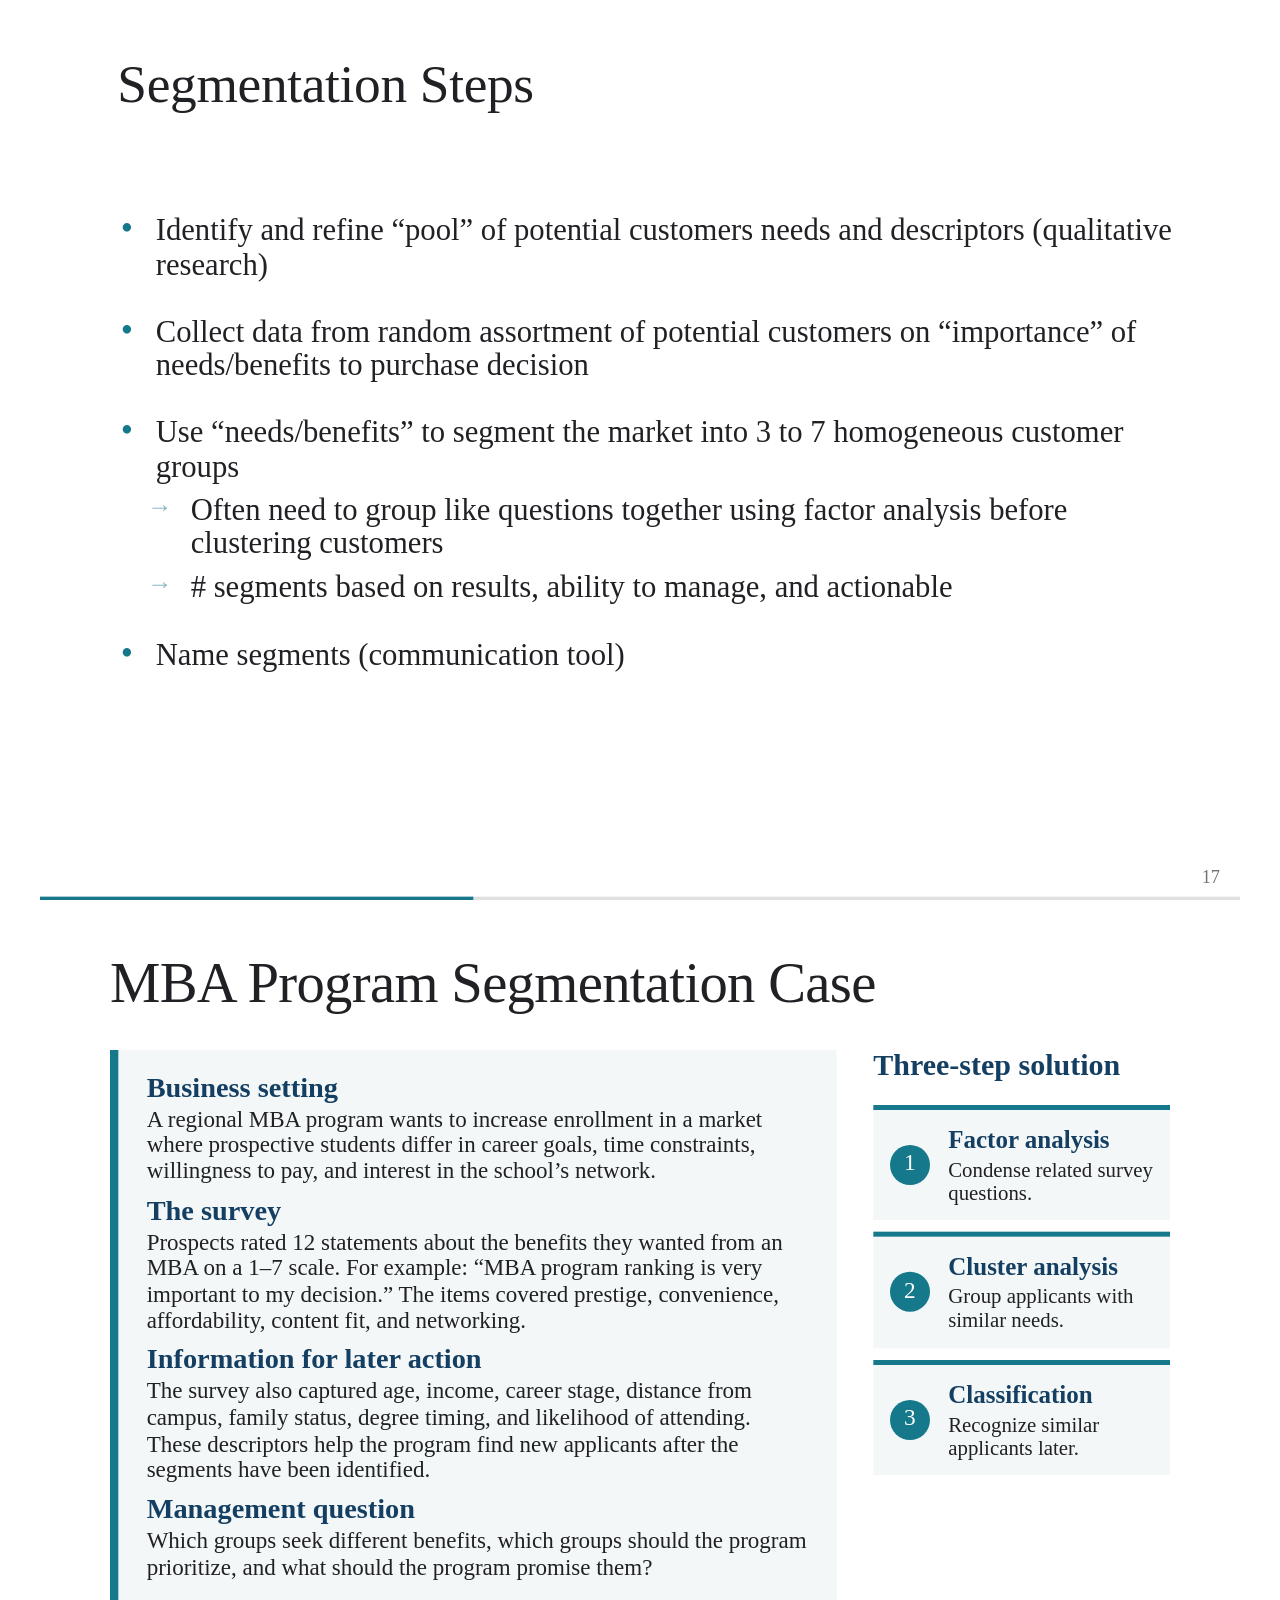
==== commit 06ddfdf3: "update" ====
--- a/materials/slides/week-02-segmentation.html
+++ b/materials/slides/week-02-segmentation.html
@@ -5,13 +5,13 @@
     <meta name="viewport" content="width=device-width, initial-scale=1" />
     <title>Week 2 · Introduction and Approaches for Managing Customer Heterogeneity</title>
     <link rel="icon" href="../../assets/favicon.svg" type="image/svg+xml" />
-    <link rel="stylesheet" href="../../assets/css/chapter-02-deck.css?v=8" />
+    <link rel="stylesheet" href="../../assets/css/chapter-02-deck.css?v=9" />
     <script src="../../assets/js/chapter-02-content.js?v=8" defer></script>
     <script src="../../assets/js/chapter-02-ocr.js?v=8" defer></script>
-    <script src="../../assets/js/chapter-02-revisions.js?v=8" defer></script>
+    <script src="../../assets/js/chapter-02-revisions.js?v=9" defer></script>
     <script src="../../assets/js/chapter-02-deck.js?v=8" defer></script>
   </head>
   <body>
-    <main id="deck" data-slides="1-37,39-40,45-52" aria-label="Week 2 chapter slides"></main>
+    <main id="deck" data-slides="1-10,week2-agenda-approaches,12-37,39-40,45-52" aria-label="Week 2 chapter slides"></main>
   </body>
 </html>
--- a/assets/css/chapter-02-deck.css
+++ b/assets/css/chapter-02-deck.css
@@ -602,10 +602,8 @@
 .customer-structure-slide .custom-title { margin-bottom: 10px; font-size: 29px; }
 .customer-structure-slide .customer-structure-quote { max-width: 600px; margin: 0 auto 10px; font-size: 15.5px; line-height: 1.2; }
 .customer-structure-images { display: grid; grid-template-columns: 1fr 1fr; gap: 18px; height: 245px; }
-.customer-structure-images figure { position: relative; display: grid; grid-template-rows: 210px 27px; gap: 6px; margin: 0; overflow: hidden; }
-.customer-structure-images figure::before { content: ""; display: block; grid-row: 1; border: 1px solid #b8c0c5; }
-.customer-structure-images img { position: absolute; top: 0; left: 0; width: 100%; height: 210px; object-fit: contain; }
-.customer-structure-images .product-structure-crop::after { content: ""; position: absolute; z-index: 2; top: 0; right: 0; width: 84px; height: 210px; background: #fff; }
+.customer-structure-images figure { display: grid; grid-template-rows: 210px 27px; gap: 6px; margin: 0; overflow: hidden; }
+.customer-structure-images img { display: block; width: 100%; height: 210px; object-fit: contain; }
 .customer-structure-images figcaption { color: #143f62; font-size: 14px; font-weight: 700; text-align: center; }
 
 .source-chart-slide .custom-title { max-width: 620px; margin-bottom: 4px; font-size: 27px; line-height: 1; white-space: normal; }
@@ -663,6 +661,32 @@
 .vertical-agenda .active { border-left-color: var(--teal); background: #f3f7f8; }
 .vertical-agenda .active > span, .vertical-agenda .active h2 { color: var(--teal); font-weight: 700; }
 .vertical-agenda .active p { color: var(--ink); }
+.agenda-slide .custom-title { margin-bottom: 28px; }
+.agenda-minimal { gap: 18px; padding-top: 8px; }
+.agenda-minimal section { min-height: 96px; padding: 16px 22px; border-left-width: 5px; }
+.agenda-minimal section > span { color: #a6adb2; font-size: 29px; }
+.agenda-minimal h2 { margin: 0; color: #7b858a; font-size: 27px; font-weight: 400; }
+.agenda-minimal .active { border-left-color: #173f63; background: #f2f5f8; }
+.agenda-minimal .active > span,
+.agenda-minimal .active h2 { color: #173f63; font-weight: 700; }
+
+.week3-cover { position: relative; width: 100%; height: 100%; padding: 72px 72px 58px; overflow: hidden; }
+.week3-cover::before { content: ""; position: absolute; top: 64px; bottom: 64px; left: 38px; width: 6px; background: #173f63; }
+.week3-cover .week-label { margin: 0 0 22px; color: #173f63; font-size: 22px; font-weight: 700; letter-spacing: .03em; text-transform: uppercase; }
+.week3-cover h1 { max-width: 560px; margin: 0; color: #202124; font-size: 52px; font-weight: 400; line-height: .98; letter-spacing: -.02em; }
+.week3-cover .cover-arrow { margin: 13px 0 4px; color: #173f63; font-size: 42px; line-height: 1; }
+.week3-cover h2 { max-width: 570px; margin: 0; color: #173f63; font-size: 35px; font-weight: 400; line-height: 1.02; }
+.week3-subtitle { margin: 34px 0 0; color: #5e676c; font-size: 19px; }
+.week3-author { position: absolute; bottom: 54px; left: 72px; margin: 0; color: #202124; font-size: 18px; }
+
+.source-screenshot-slide .custom-title { margin-bottom: 9px; font-size: 27px; line-height: 1.03; white-space: normal; }
+.source-screenshot-slide .custom-body { height: 445px; }
+.source-middle-crop { position: relative; width: 100%; margin: 0; overflow: hidden; background: #fff; }
+.source-middle-crop img { display: block; width: 100%; height: auto; }
+.framework-overview-crop { height: 355px; }
+.framework-overview-crop img { transform: translateY(-86px); }
+.framework-example-crop { height: 388px; }
+.framework-example-crop img { transform: translateY(-85px); }
 
 .embedding-intuition { display: grid; grid-template-columns: 1fr 58px 1fr; gap: 18px; align-items: center; height: 320px; }
 .text-samples { display: grid; gap: 15px; }
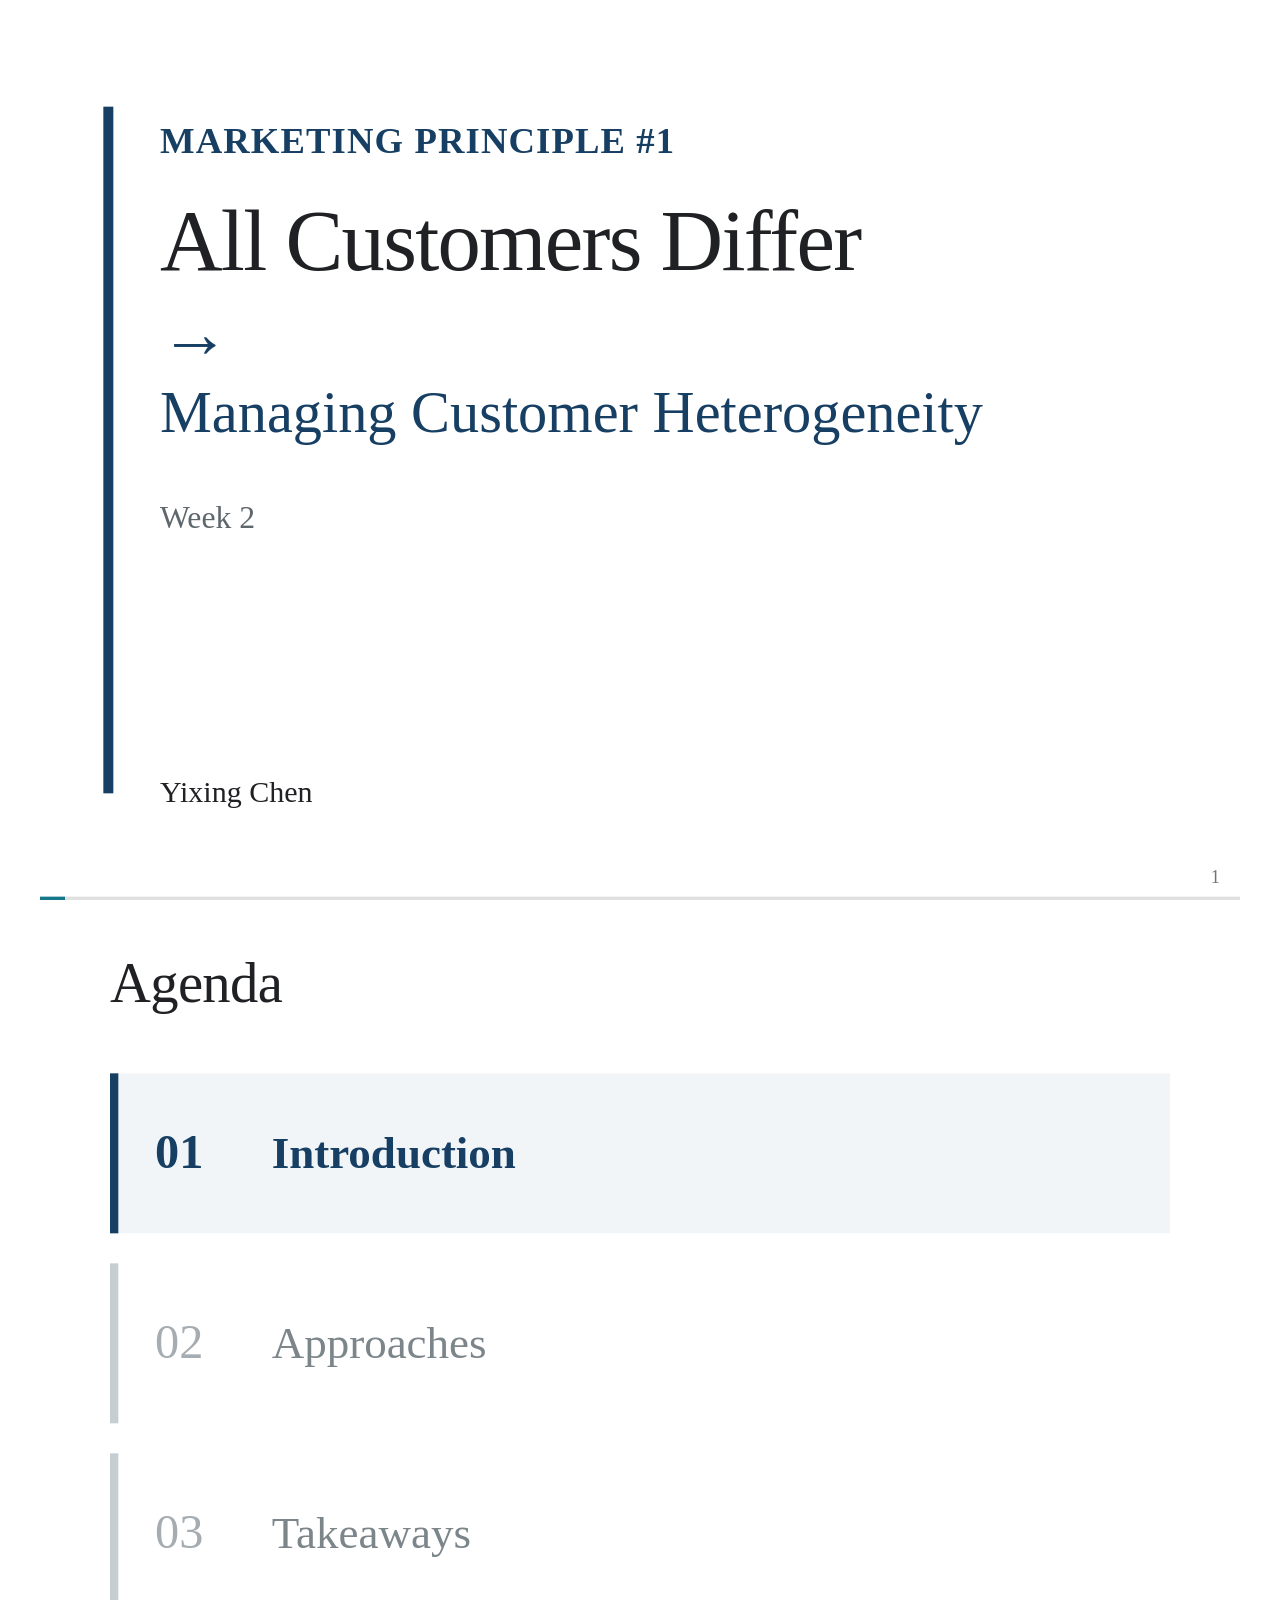
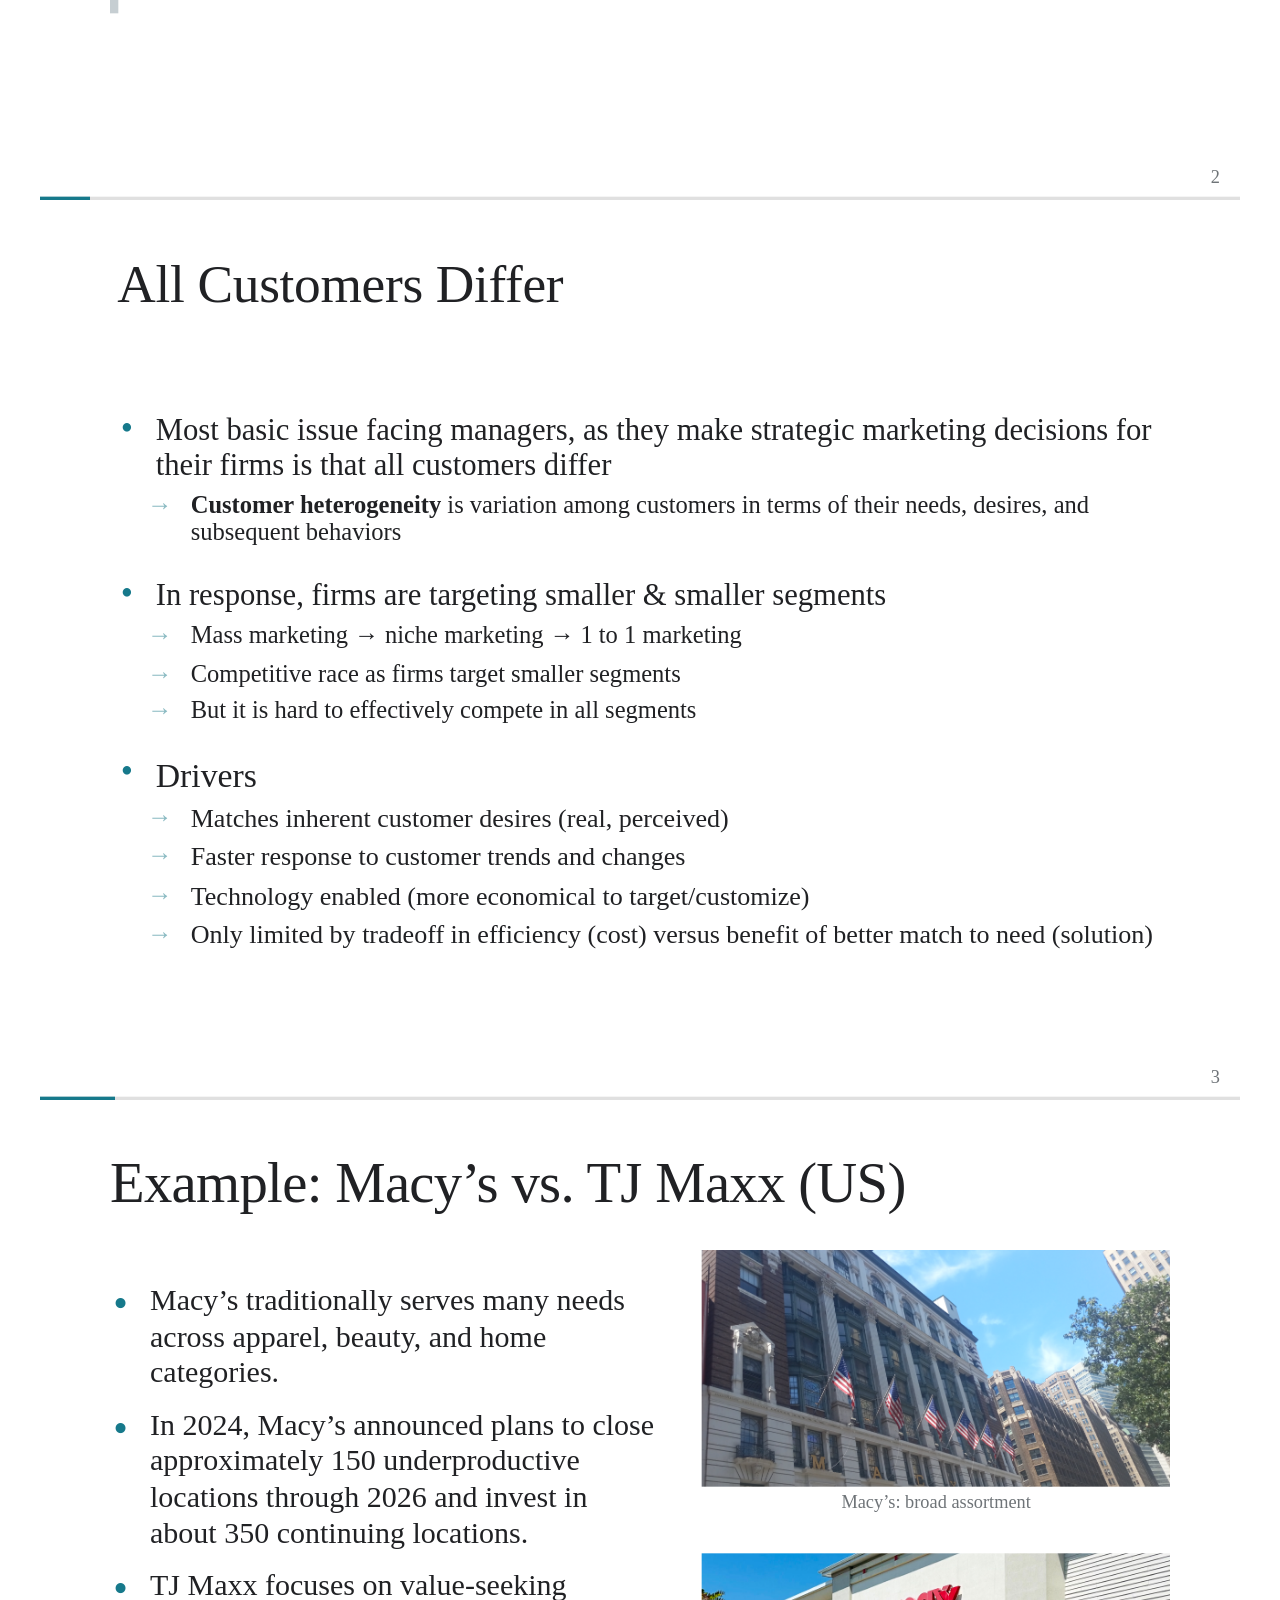
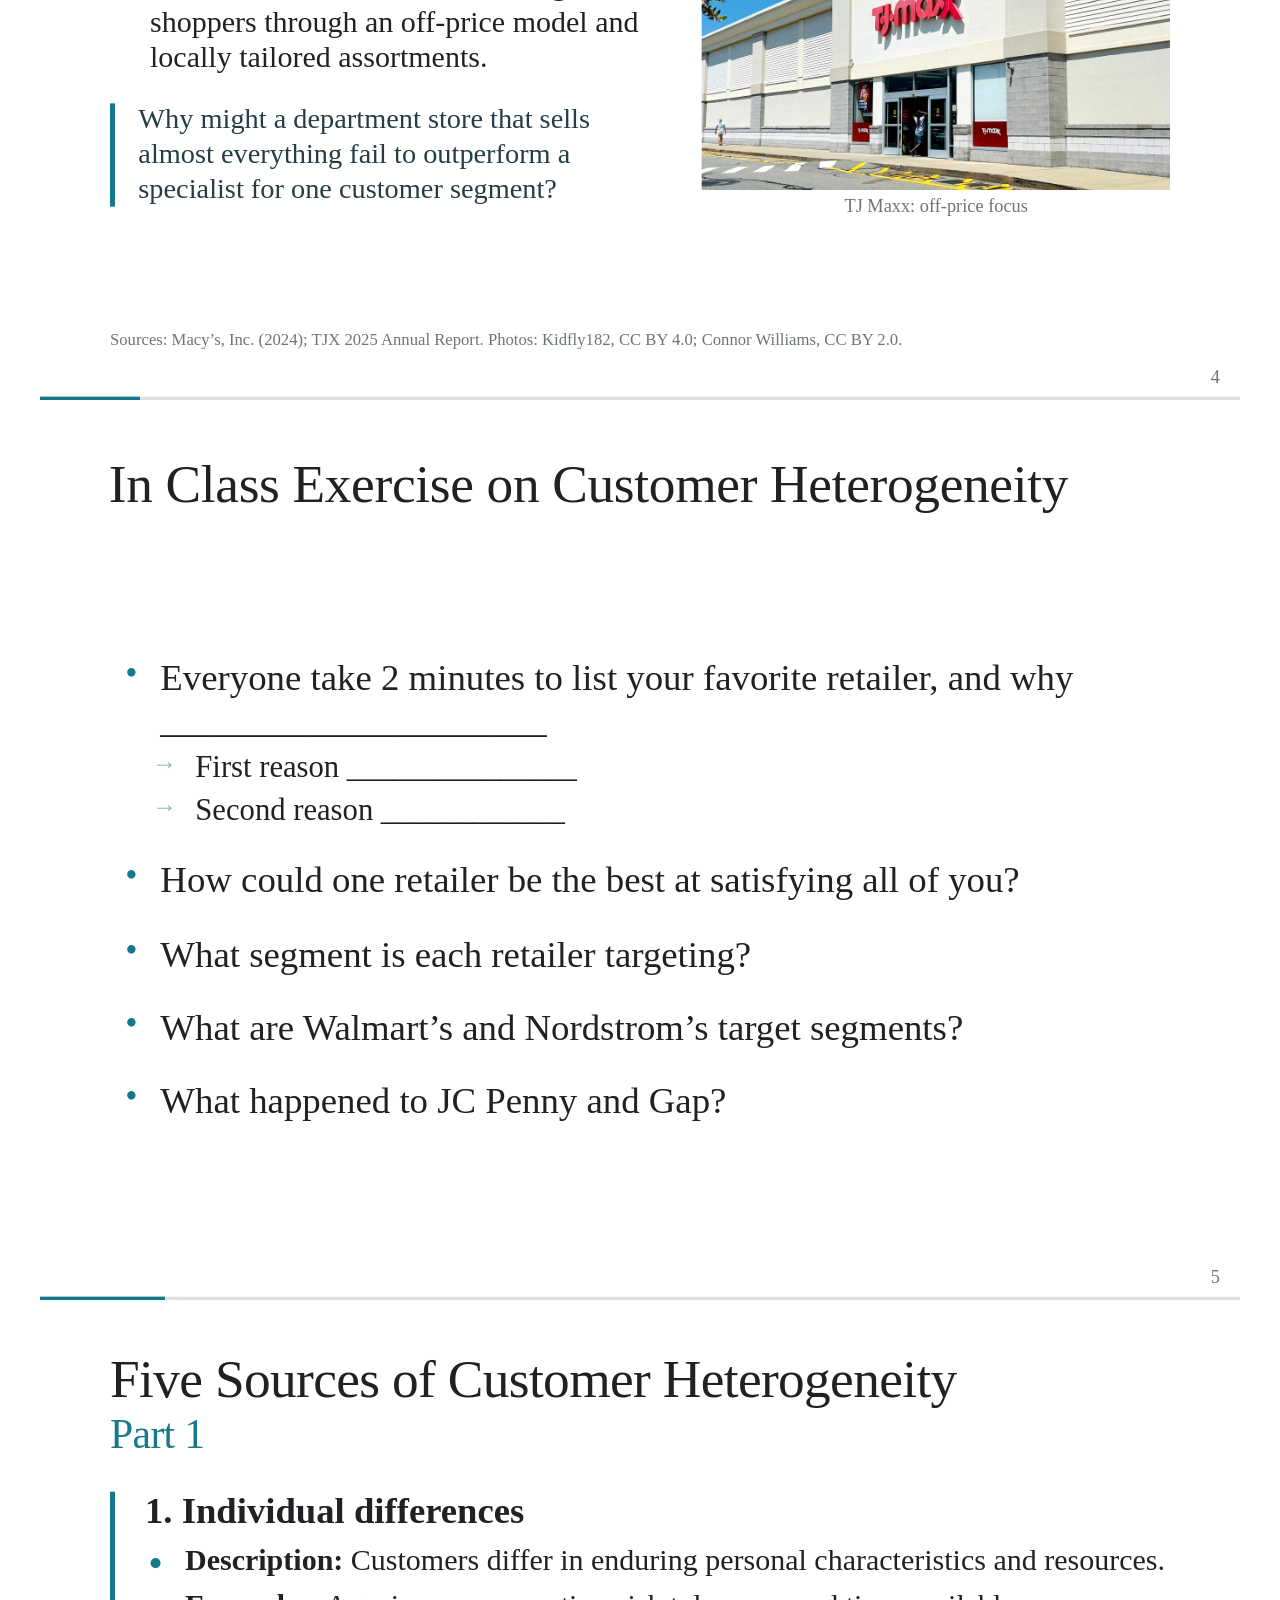
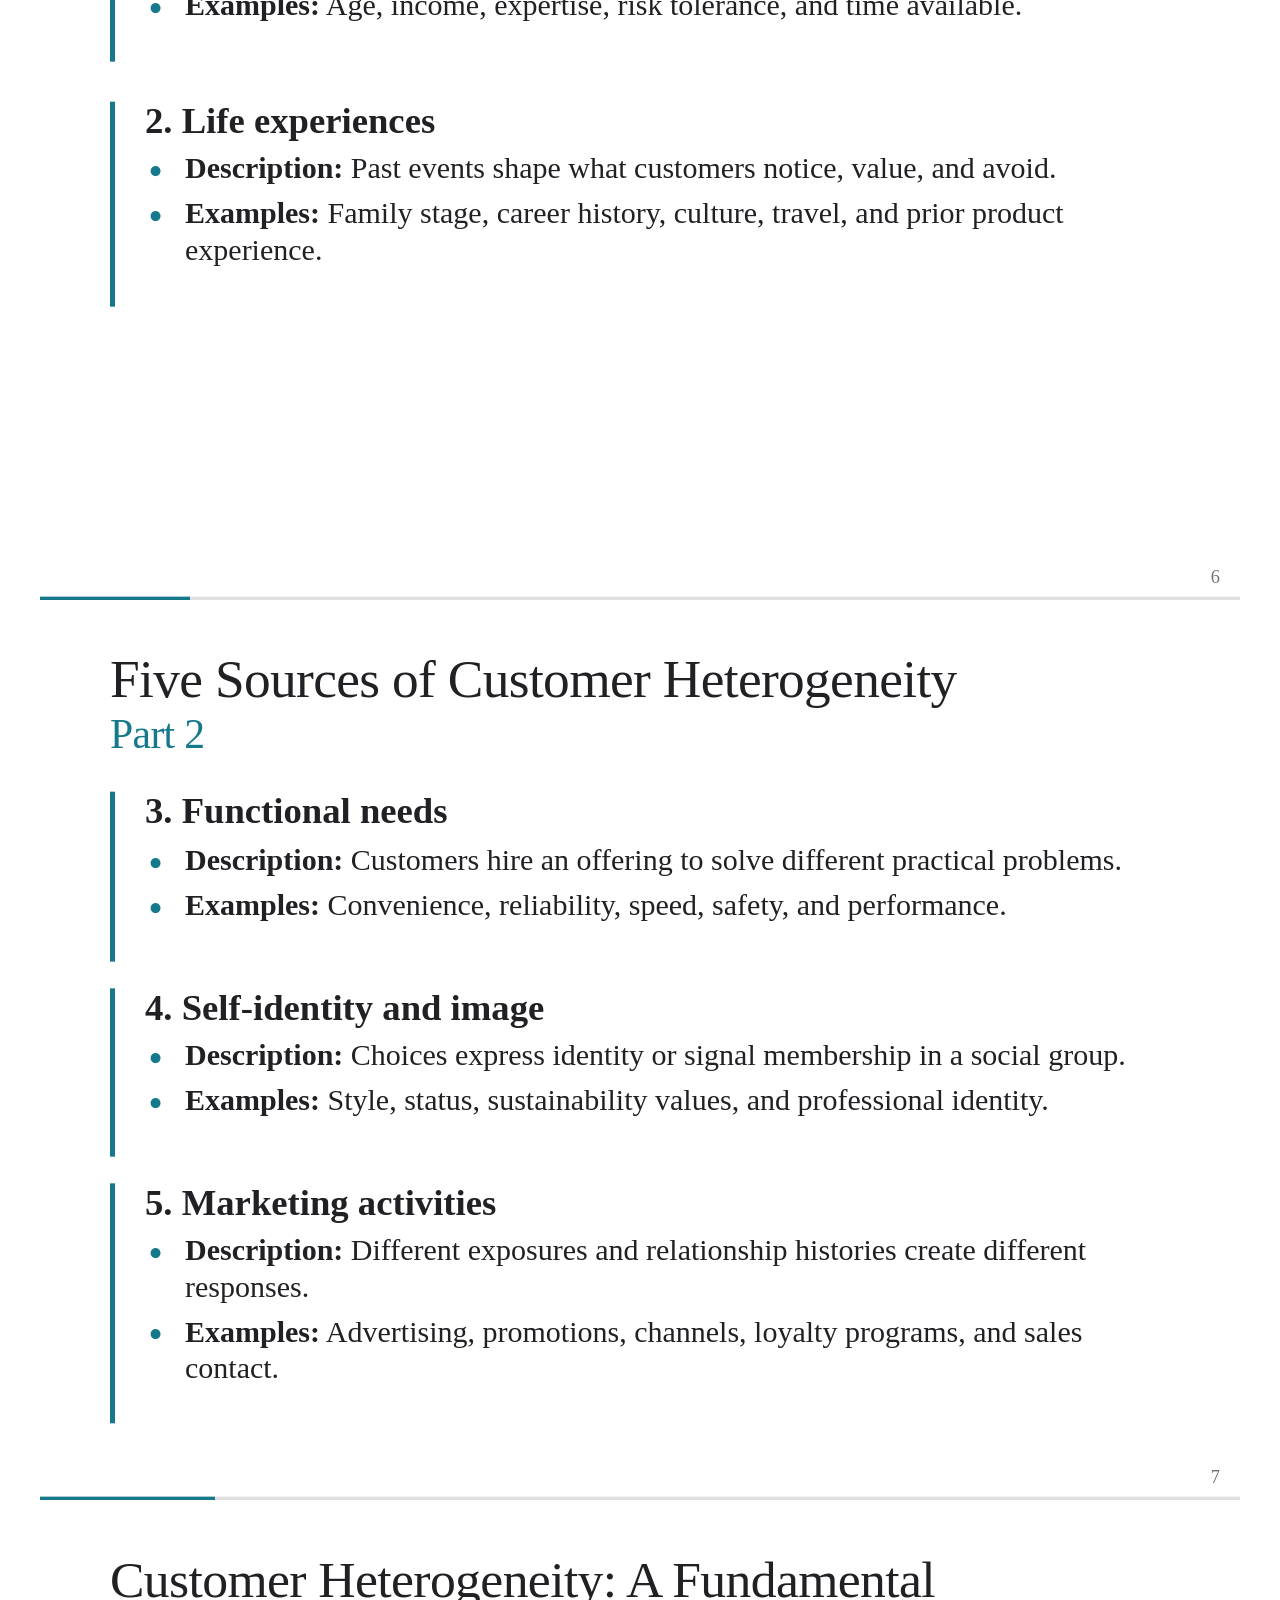
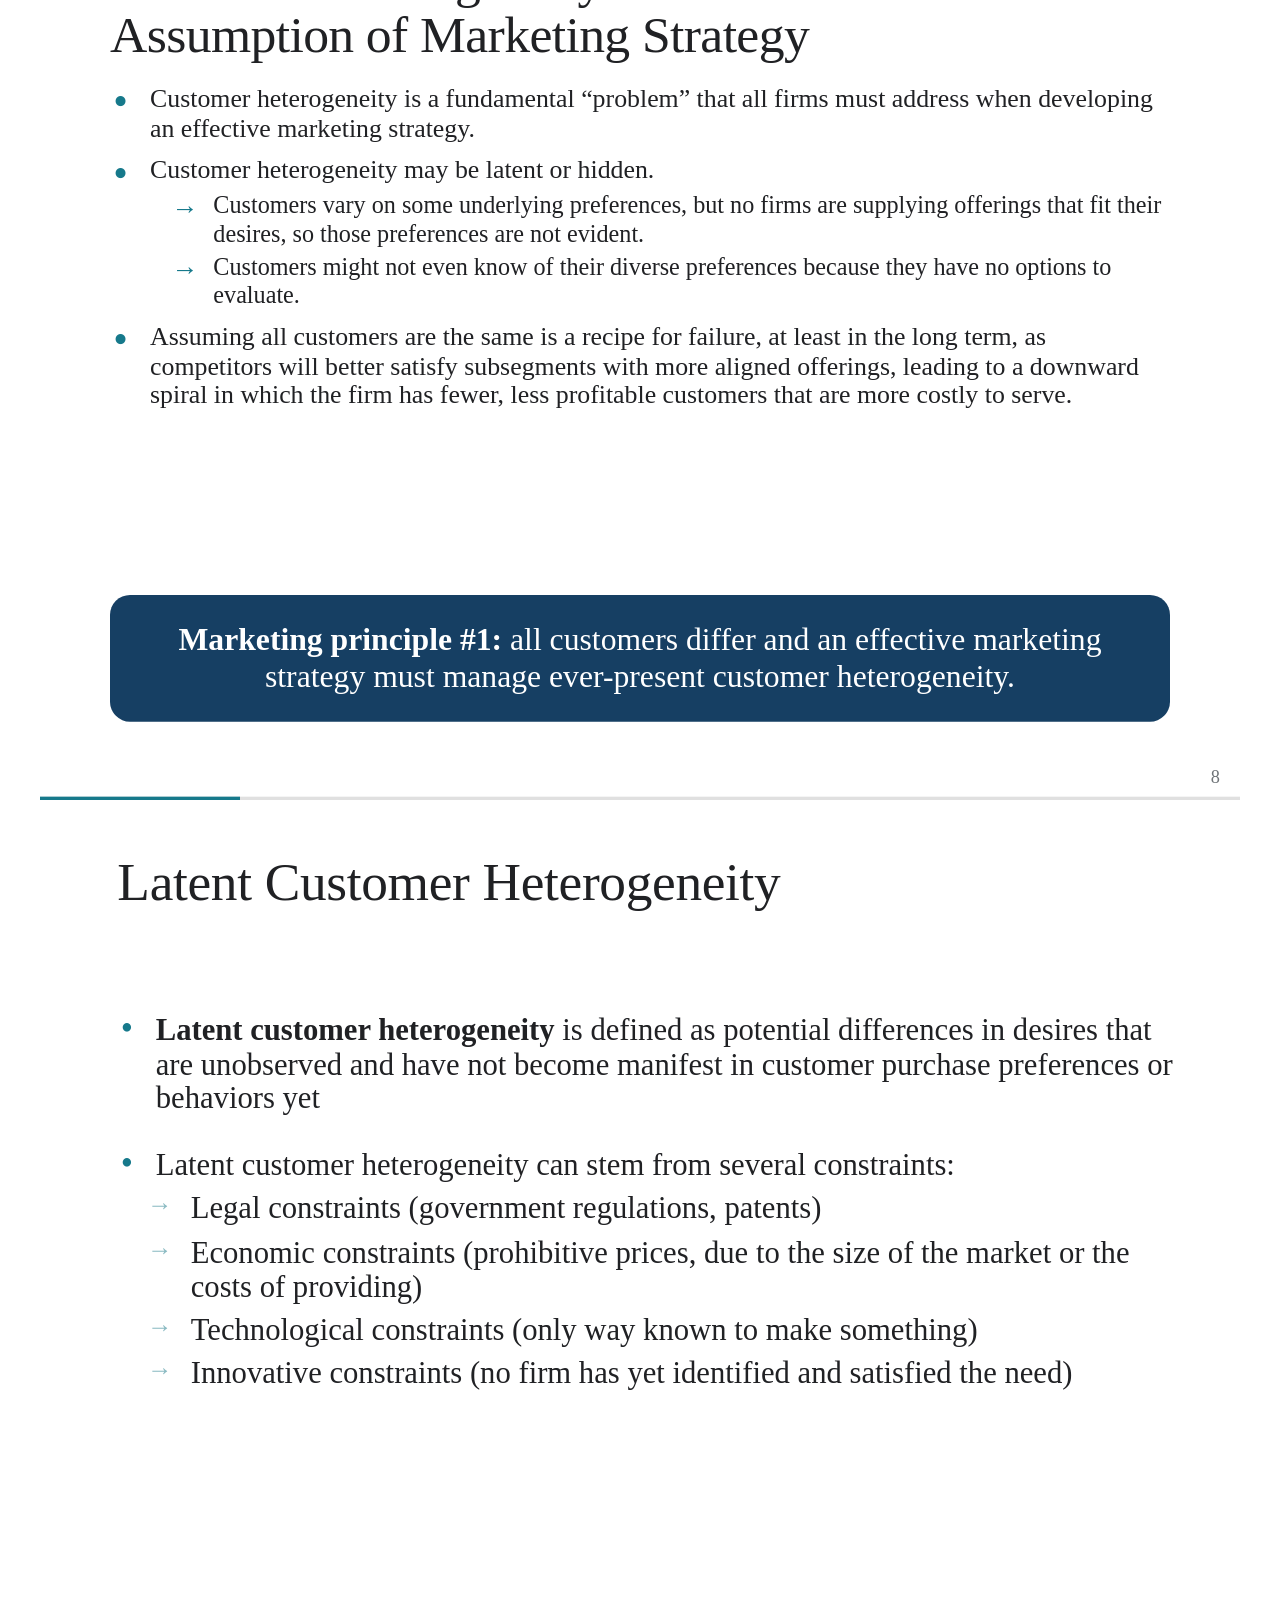
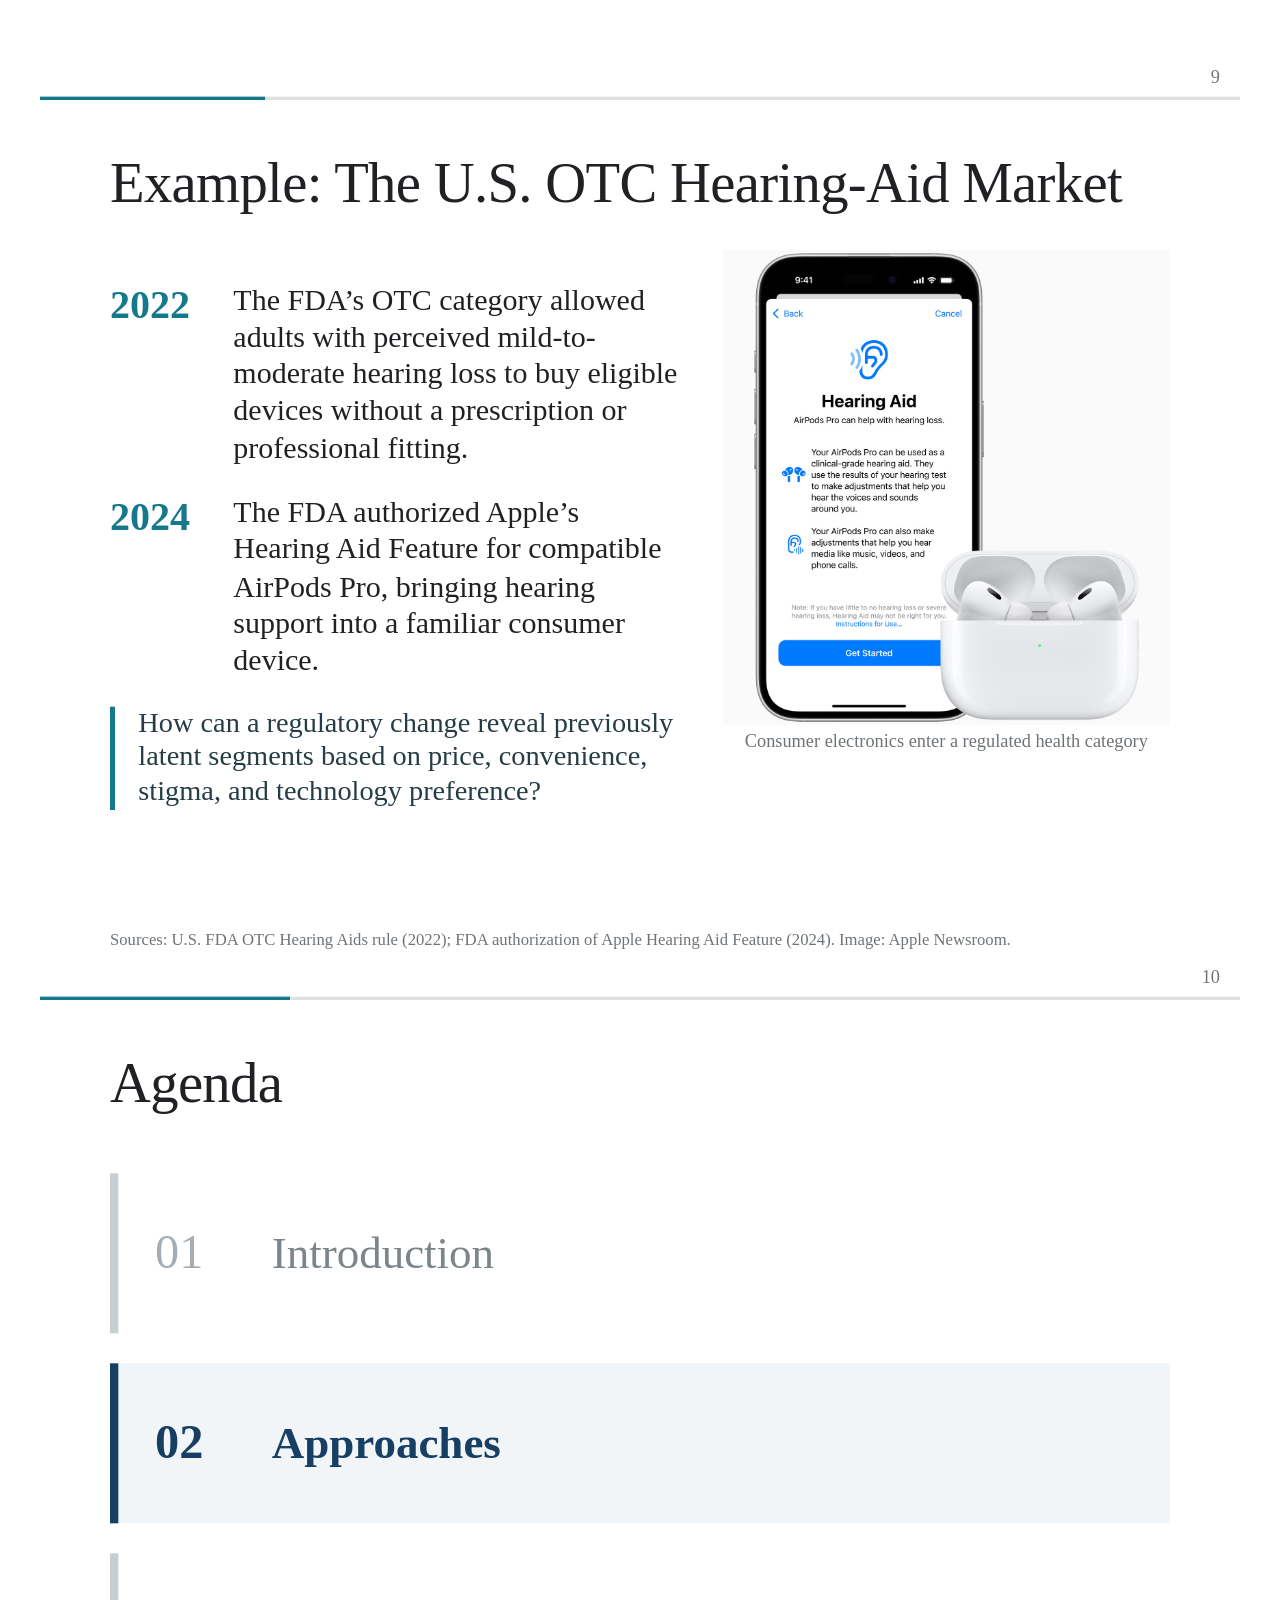
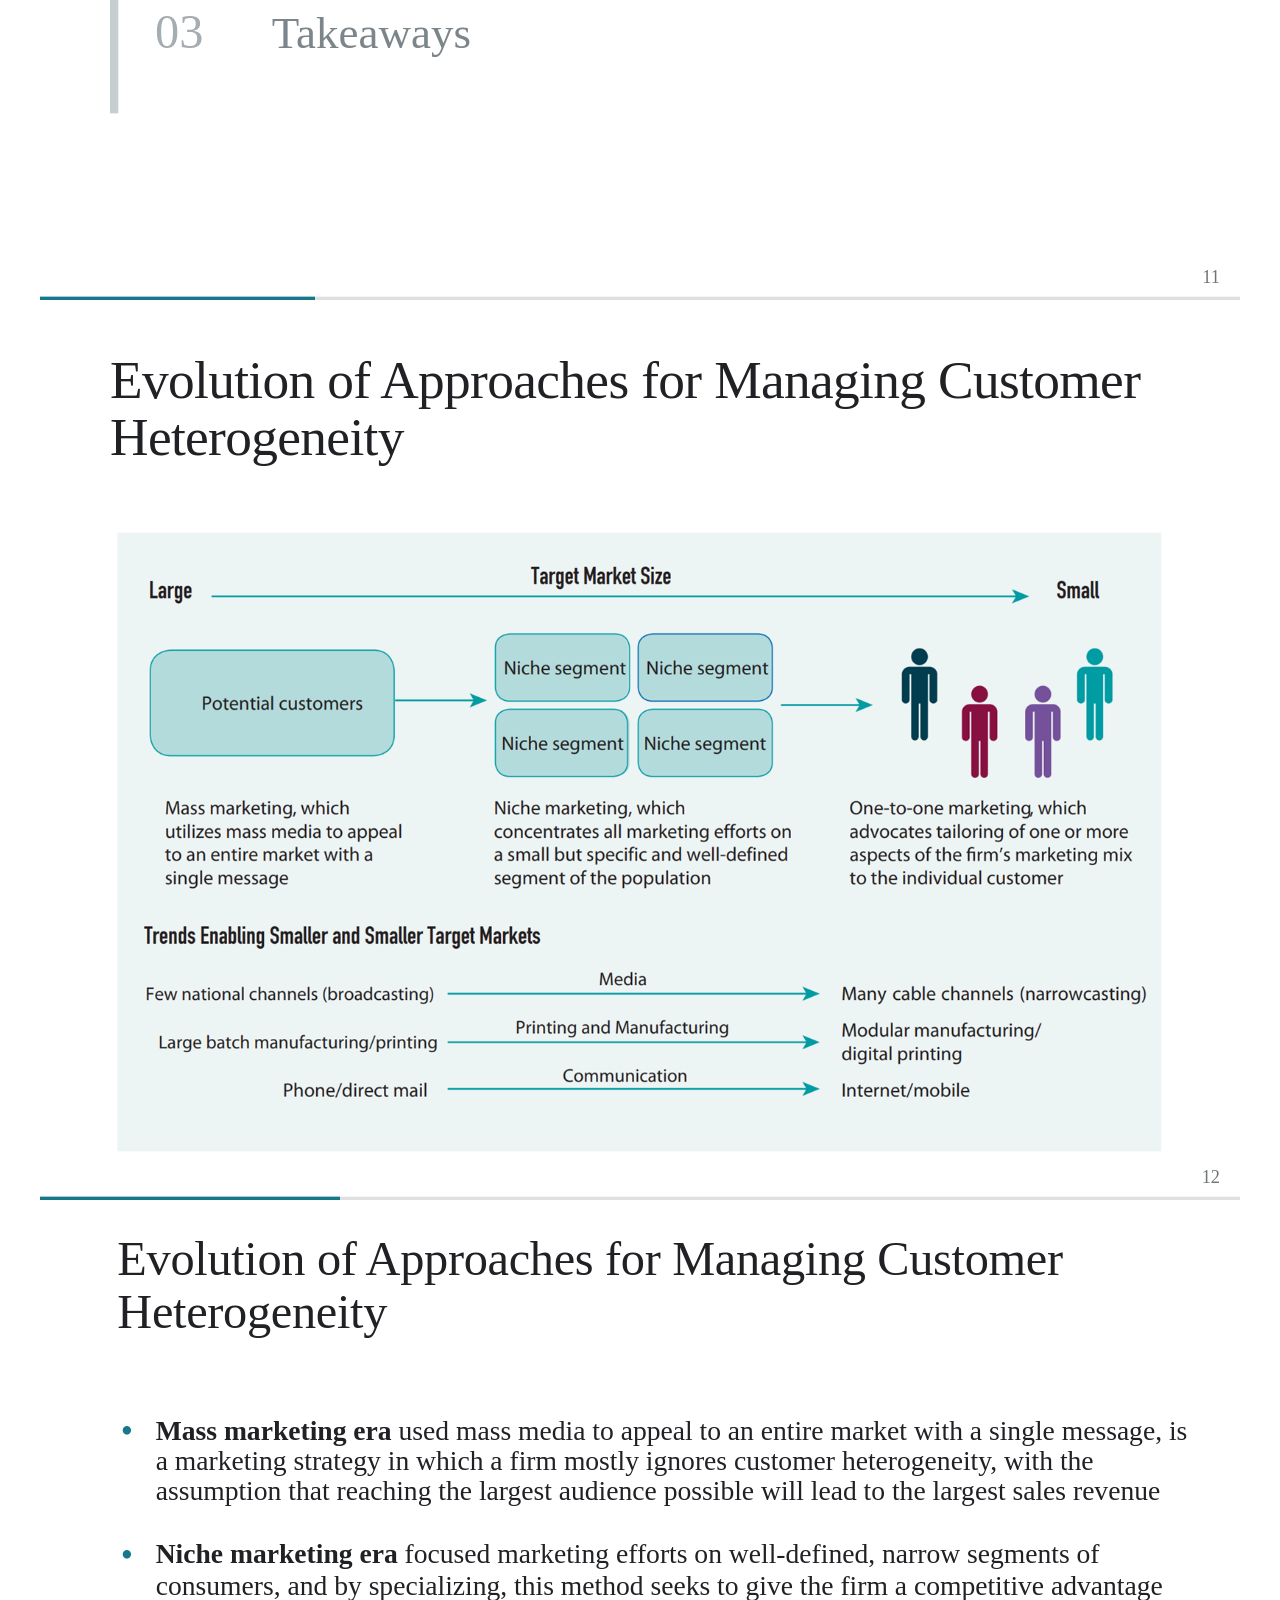
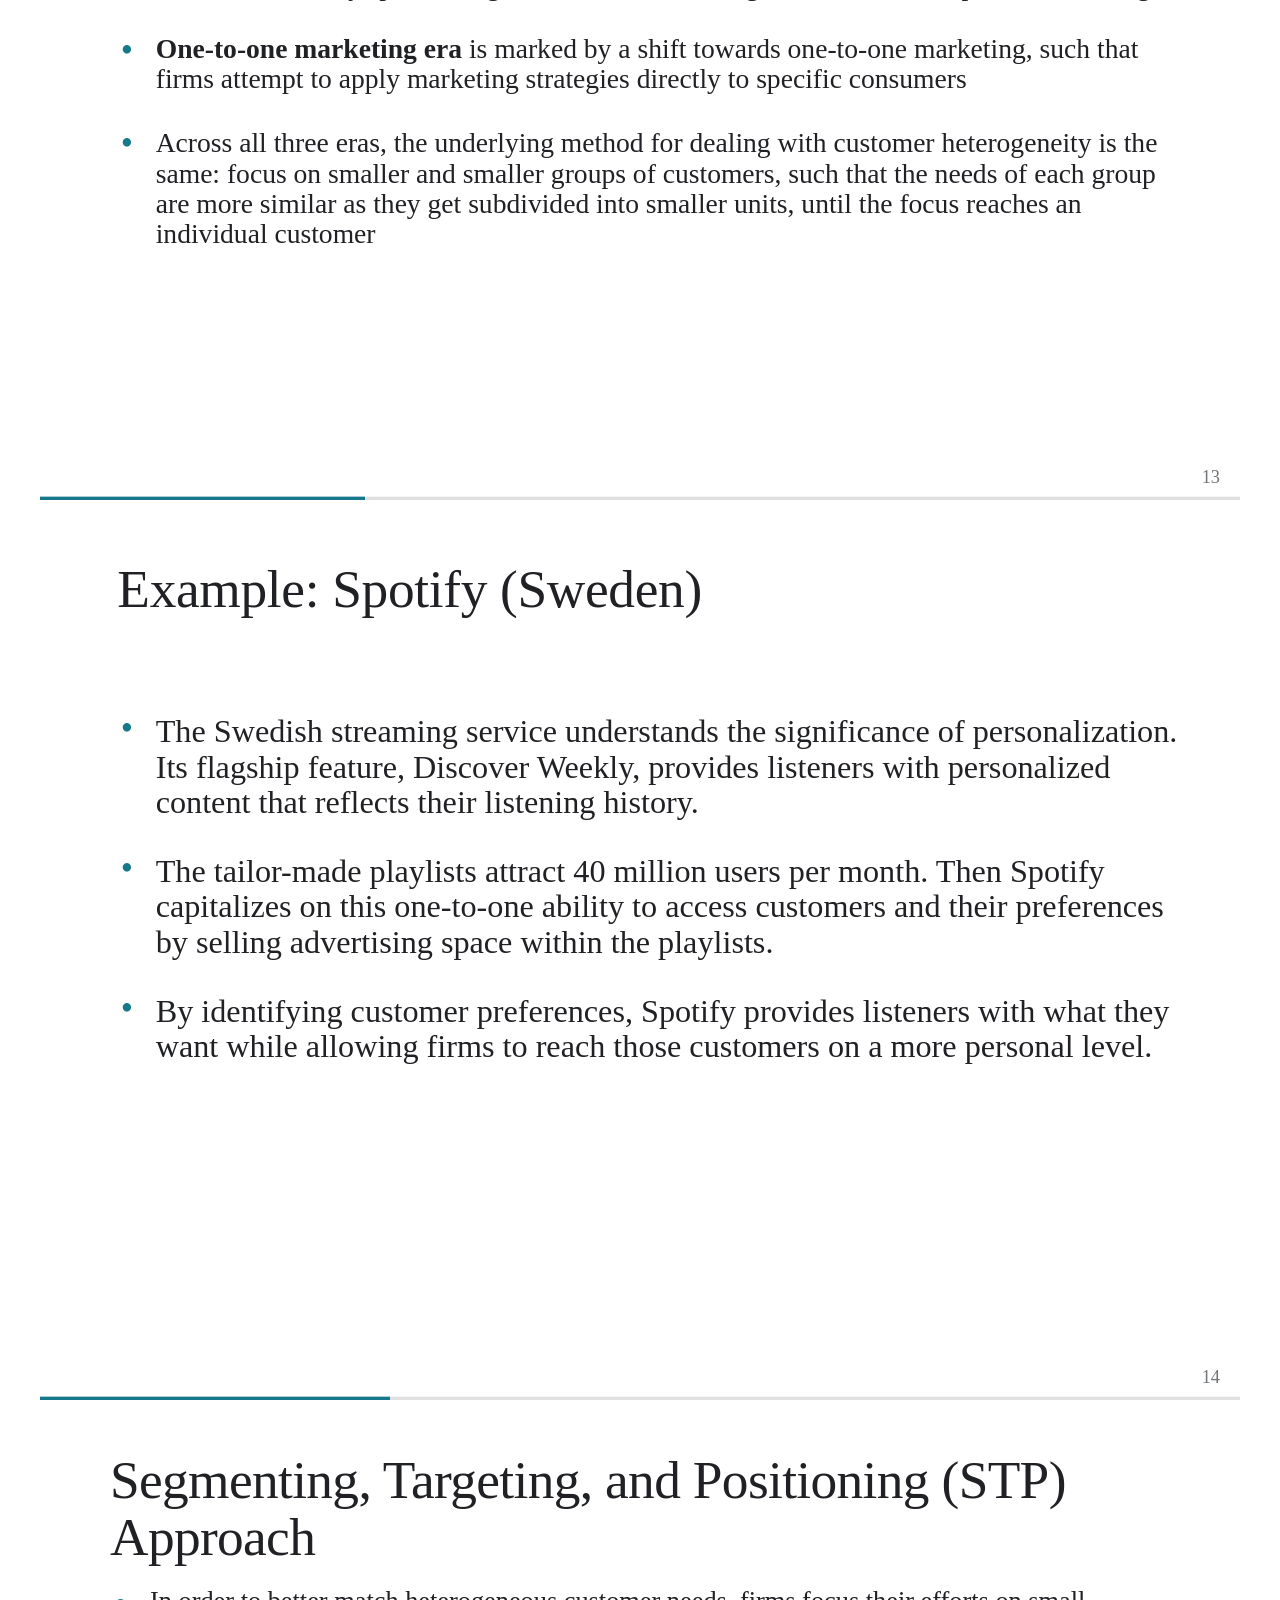
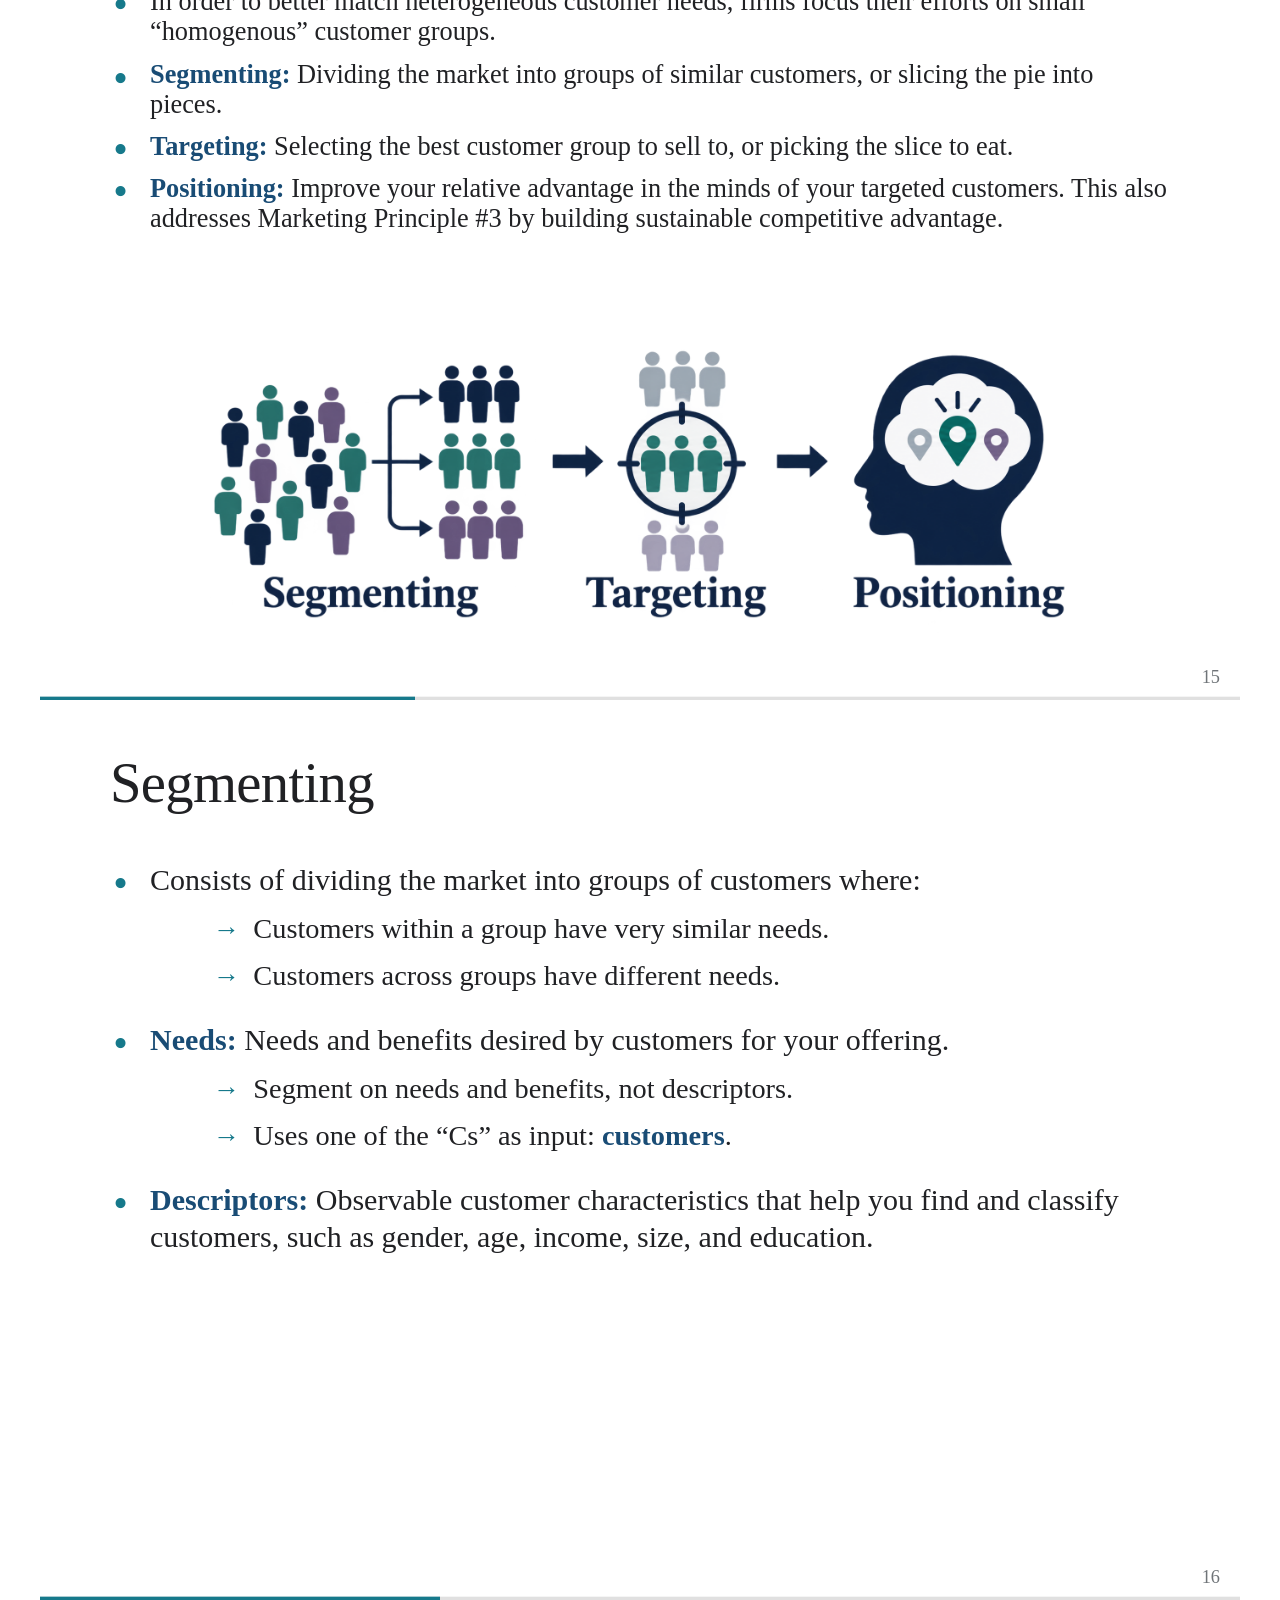
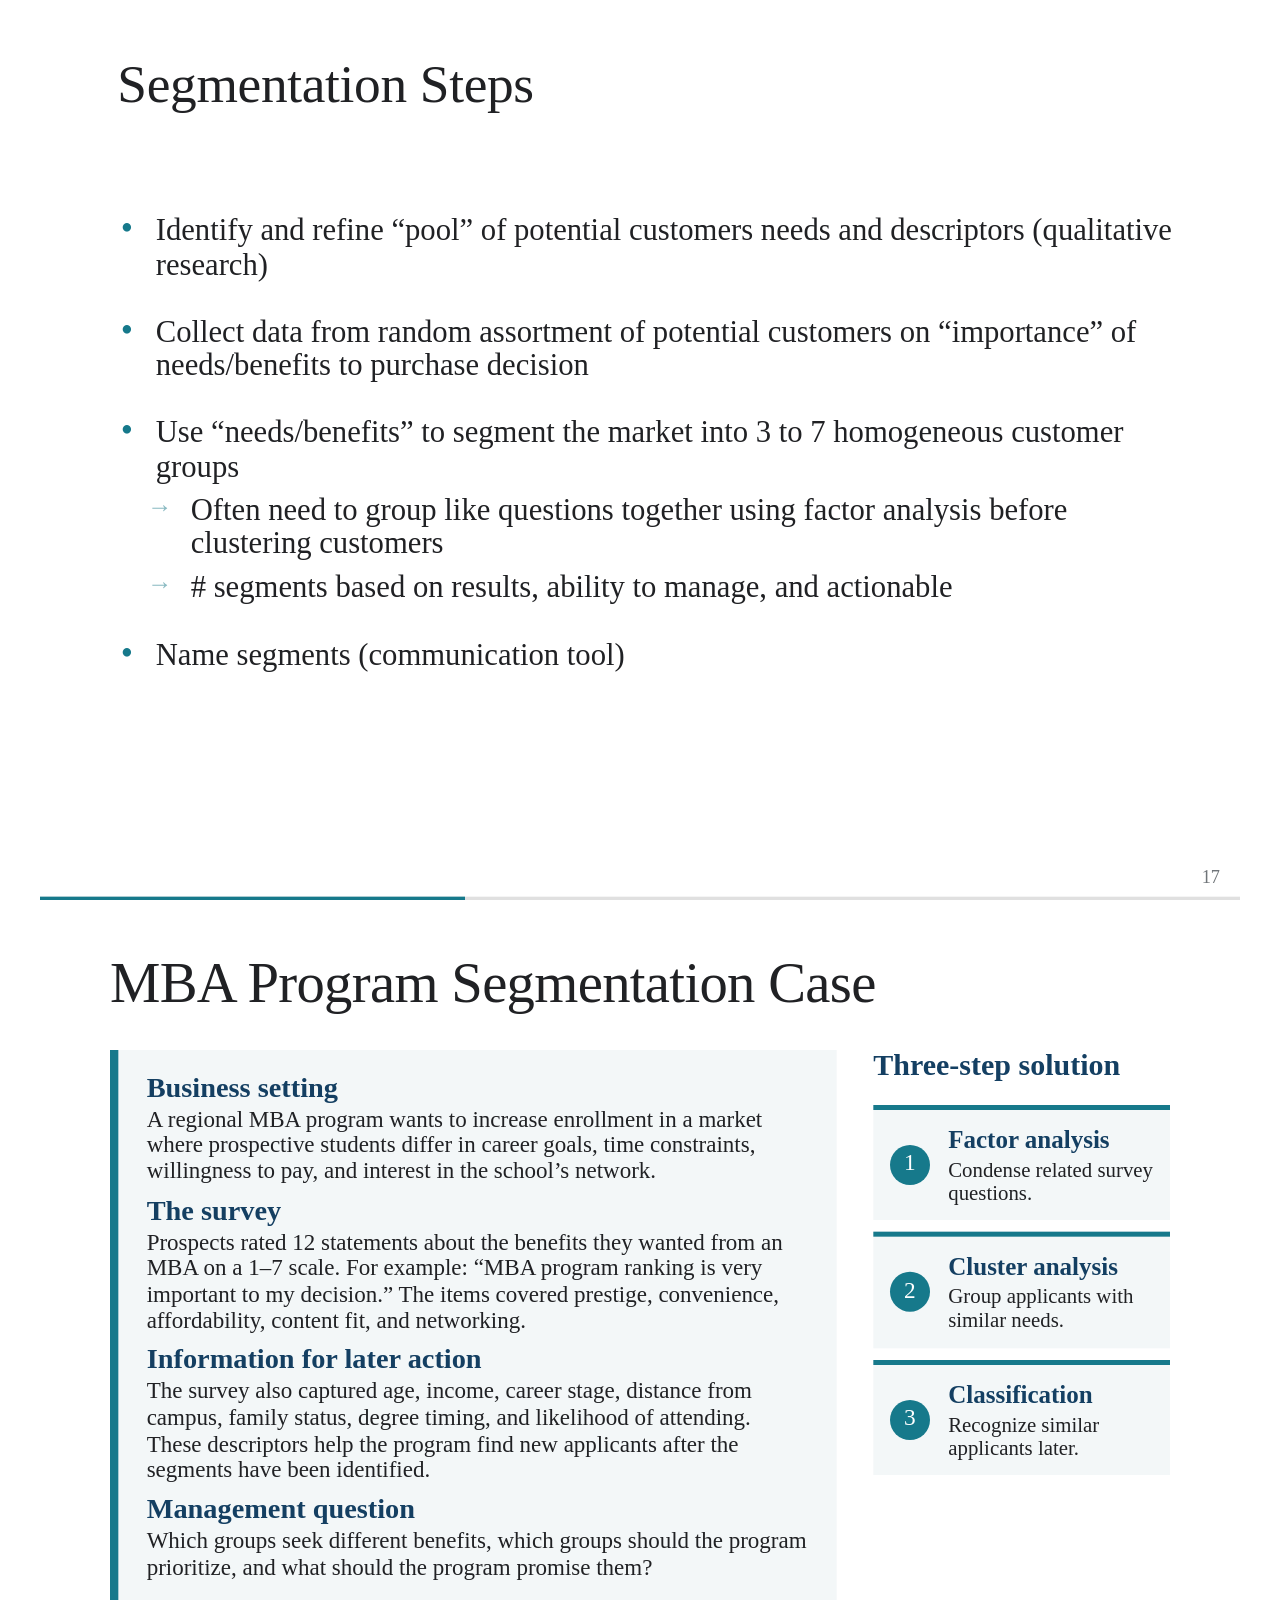
==== commit 364986b2: "update" ====
--- a/materials/slides/week-02-segmentation.html
+++ b/materials/slides/week-02-segmentation.html
@@ -5,13 +5,13 @@
     <meta name="viewport" content="width=device-width, initial-scale=1" />
     <title>Week 2 · Introduction and Approaches for Managing Customer Heterogeneity</title>
     <link rel="icon" href="../../assets/favicon.svg" type="image/svg+xml" />
-    <link rel="stylesheet" href="../../assets/css/chapter-02-deck.css?v=9" />
+    <link rel="stylesheet" href="../../assets/css/chapter-02-deck.css?v=10" />
     <script src="../../assets/js/chapter-02-content.js?v=8" defer></script>
     <script src="../../assets/js/chapter-02-ocr.js?v=8" defer></script>
-    <script src="../../assets/js/chapter-02-revisions.js?v=9" defer></script>
+    <script src="../../assets/js/chapter-02-revisions.js?v=10" defer></script>
     <script src="../../assets/js/chapter-02-deck.js?v=8" defer></script>
   </head>
   <body>
-    <main id="deck" data-slides="1-10,week2-agenda-approaches,12-37,39-40,45-52" aria-label="Week 2 chapter slides"></main>
+    <main id="deck" data-slides="1-10,week2-agenda-approaches,12-37,39-40,45-51,week2-takeaways,52" aria-label="Week 2 chapter slides"></main>
   </body>
 </html>
--- a/assets/css/chapter-02-deck.css
+++ b/assets/css/chapter-02-deck.css
@@ -679,6 +679,13 @@
 .week3-subtitle { margin: 34px 0 0; color: #5e676c; font-size: 19px; }
 .week3-author { position: absolute; bottom: 54px; left: 72px; margin: 0; color: #202124; font-size: 18px; }
 
+.takeaways-slide .custom-title { margin-bottom: 28px; }
+.takeaways-list { display: grid; gap: 0; margin: 0; padding: 0; list-style: none; }
+.takeaways-list li { display: grid; grid-template-columns: 70px 1fr; align-items: center; min-height: 82px; border-top: 1px solid #d8dee2; }
+.takeaways-list li:last-child { border-bottom: 1px solid #d8dee2; }
+.takeaways-list span { color: #173f63; font-size: 22px; font-weight: 700; }
+.takeaways-list p { max-width: 535px; color: #303438; font-size: 17.5px; line-height: 1.22; }
+
 .source-screenshot-slide .custom-title { margin-bottom: 9px; font-size: 27px; line-height: 1.03; white-space: normal; }
 .source-screenshot-slide .custom-body { height: 445px; }
 .source-middle-crop { position: relative; width: 100%; margin: 0; overflow: hidden; background: #fff; }
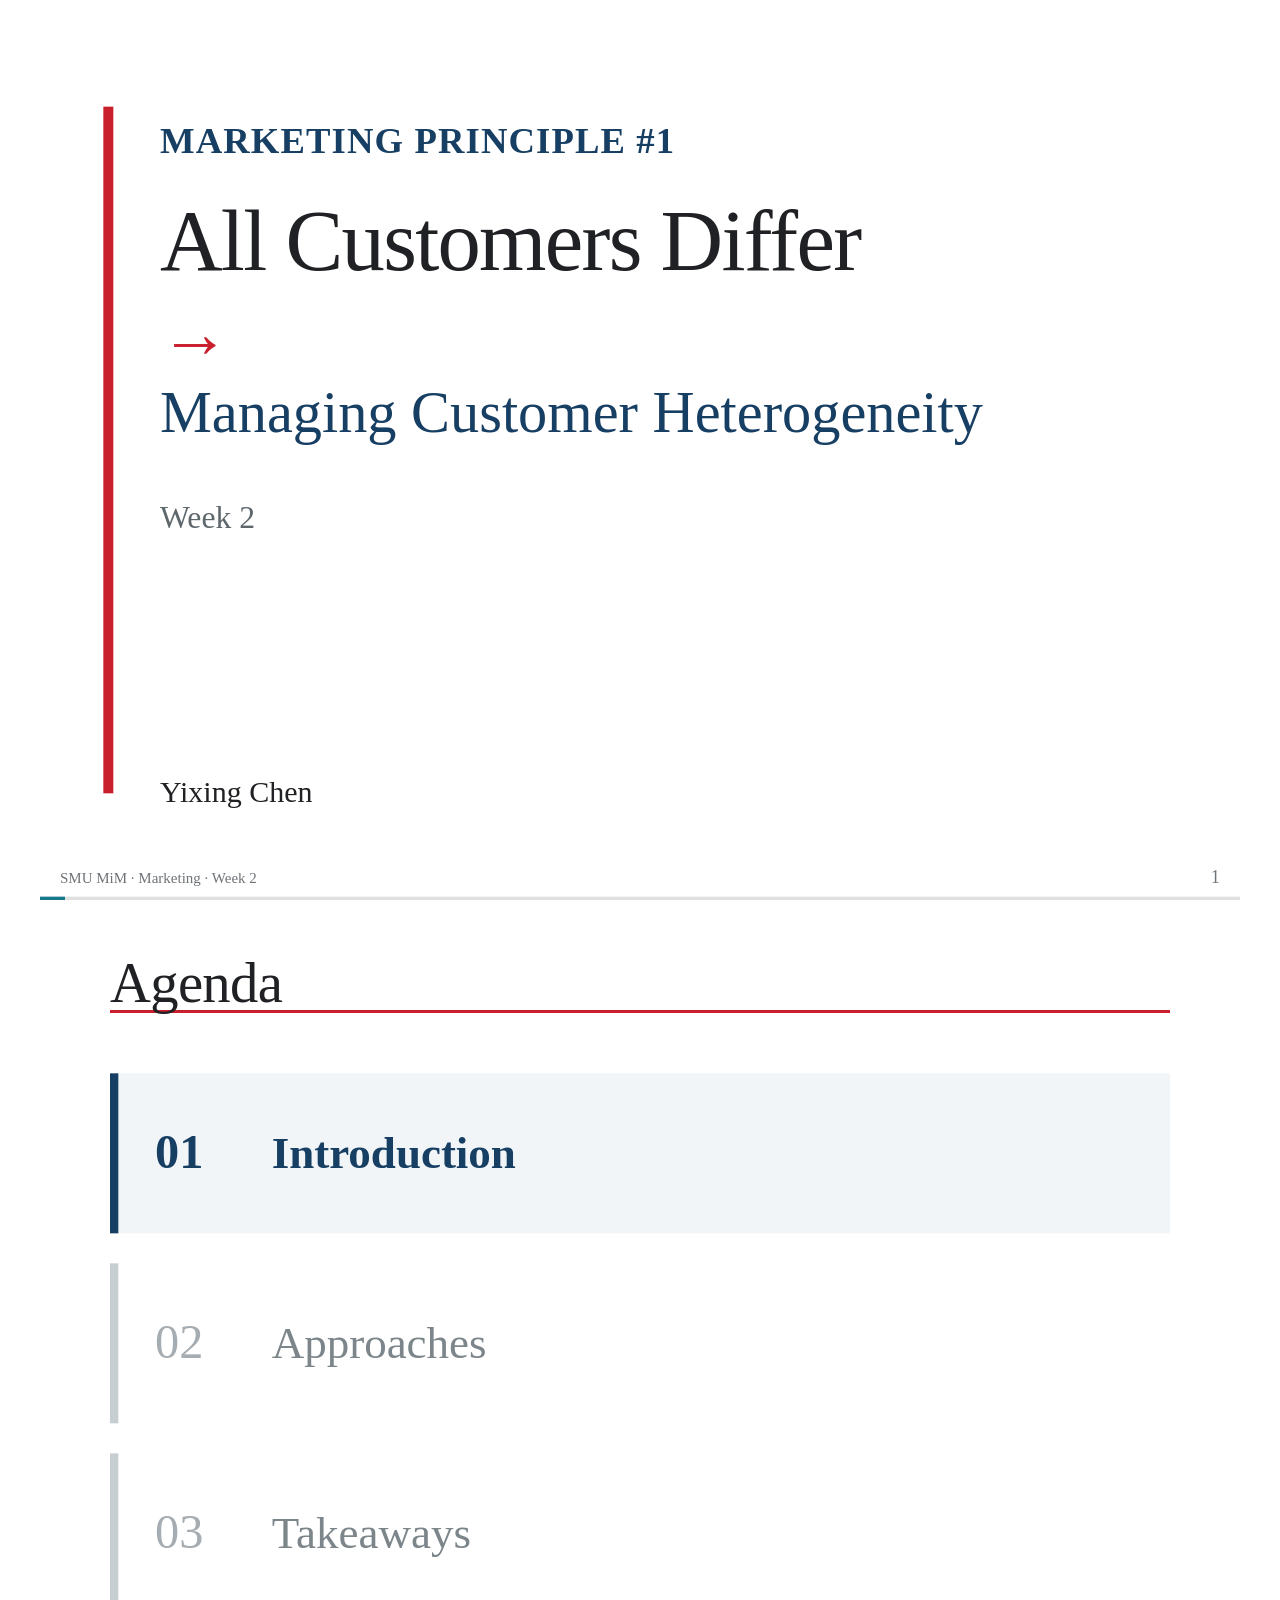
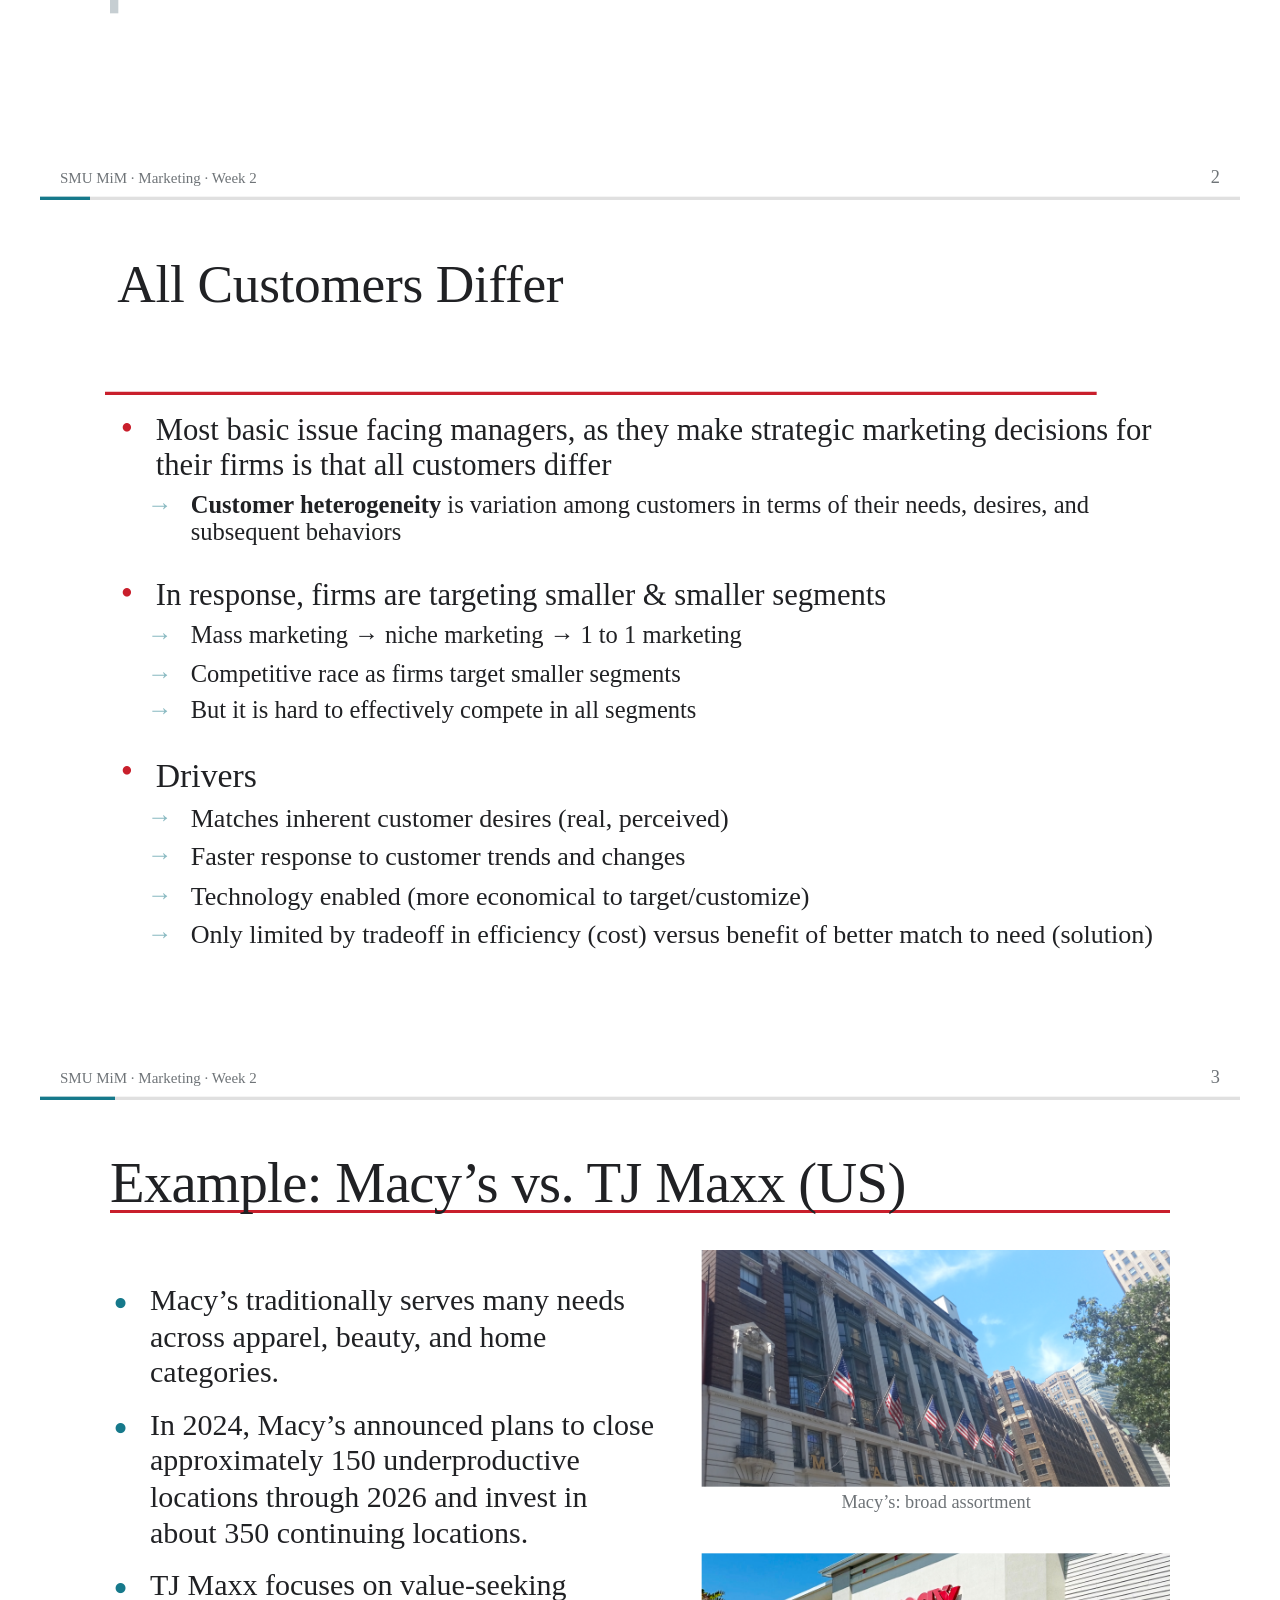
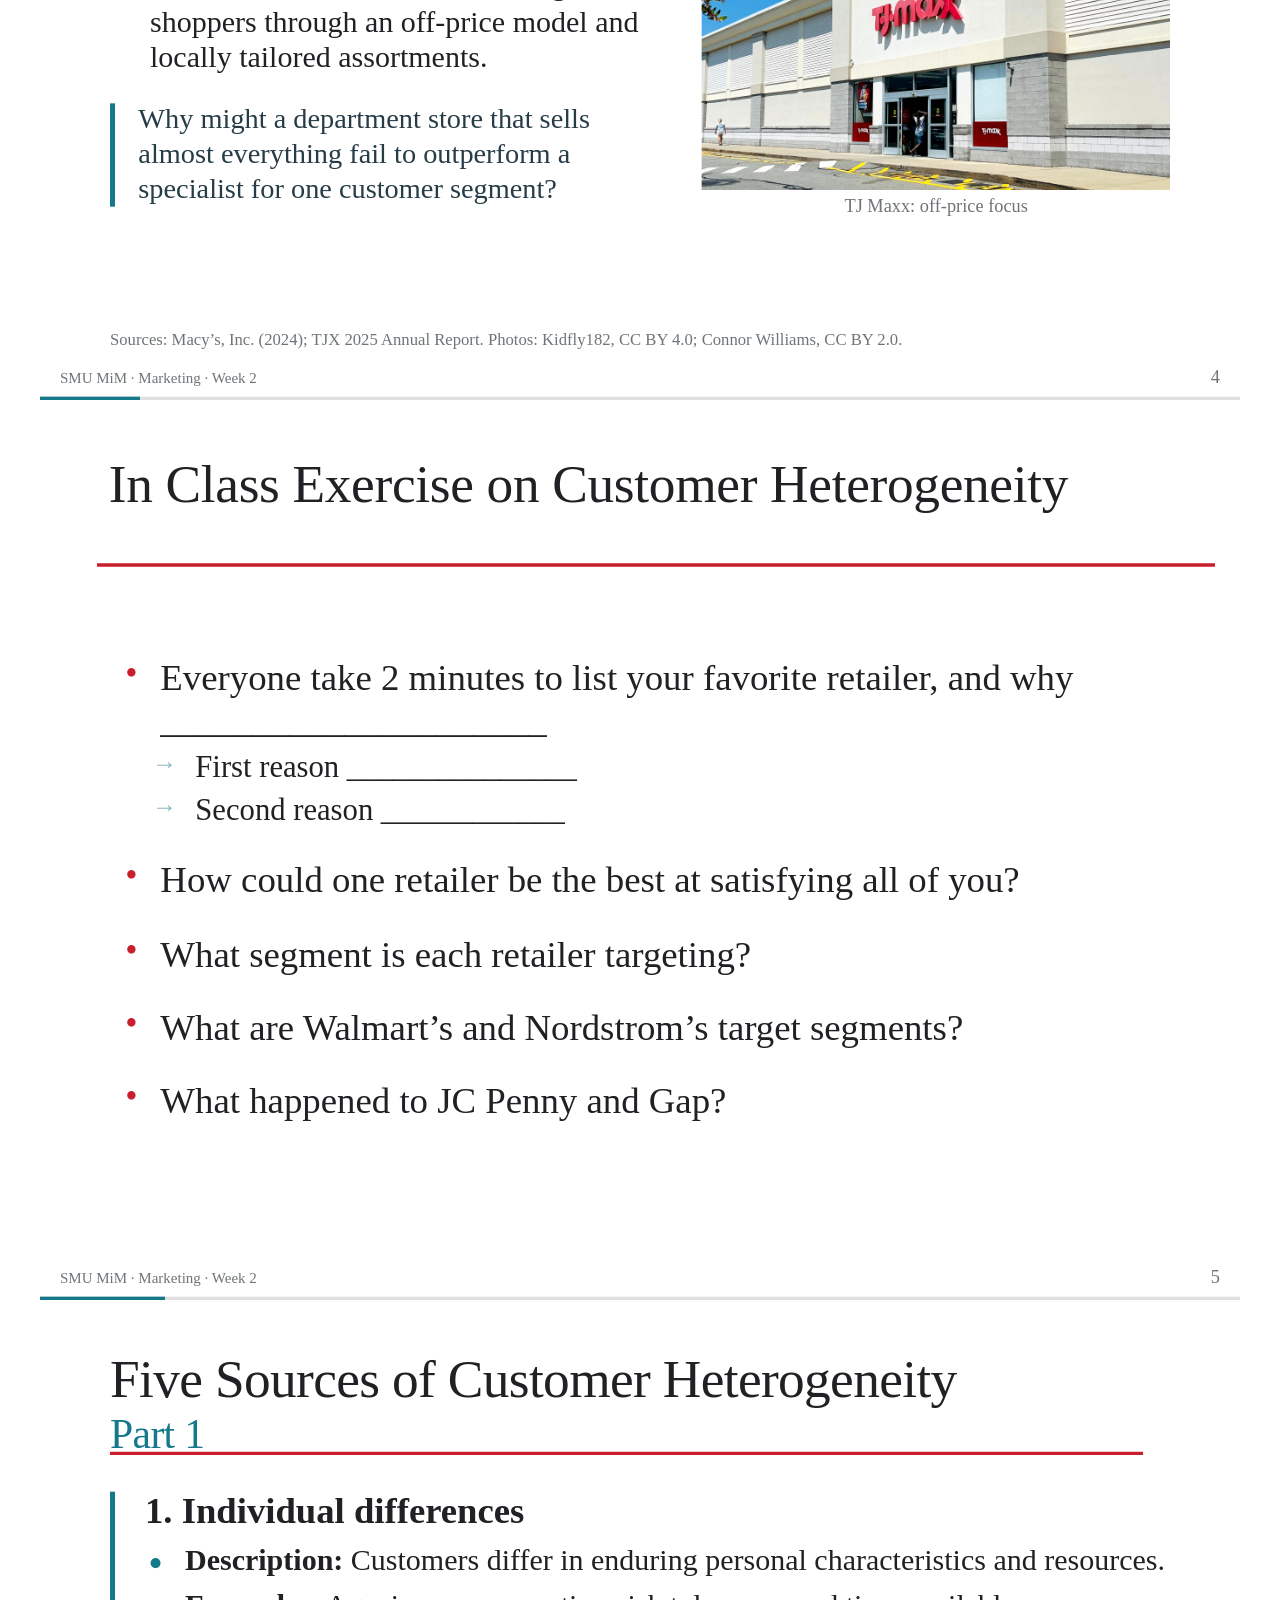
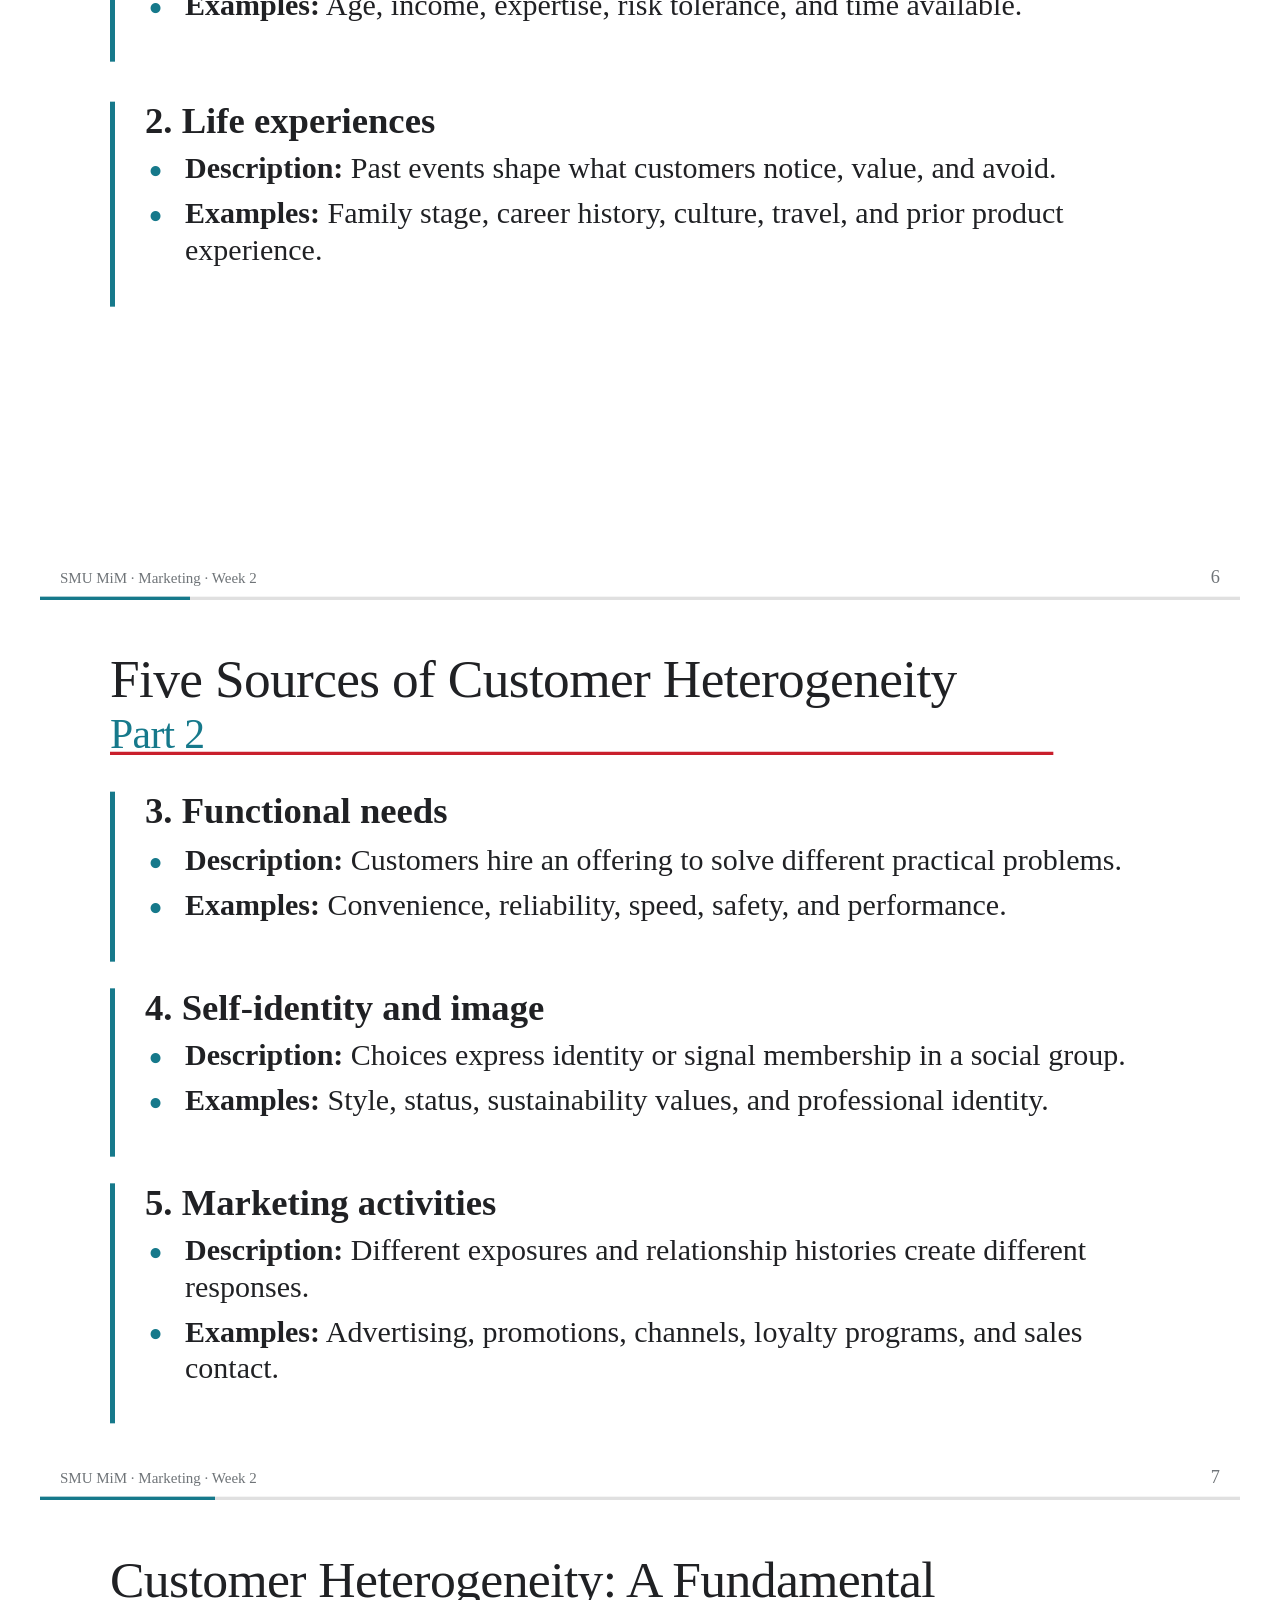
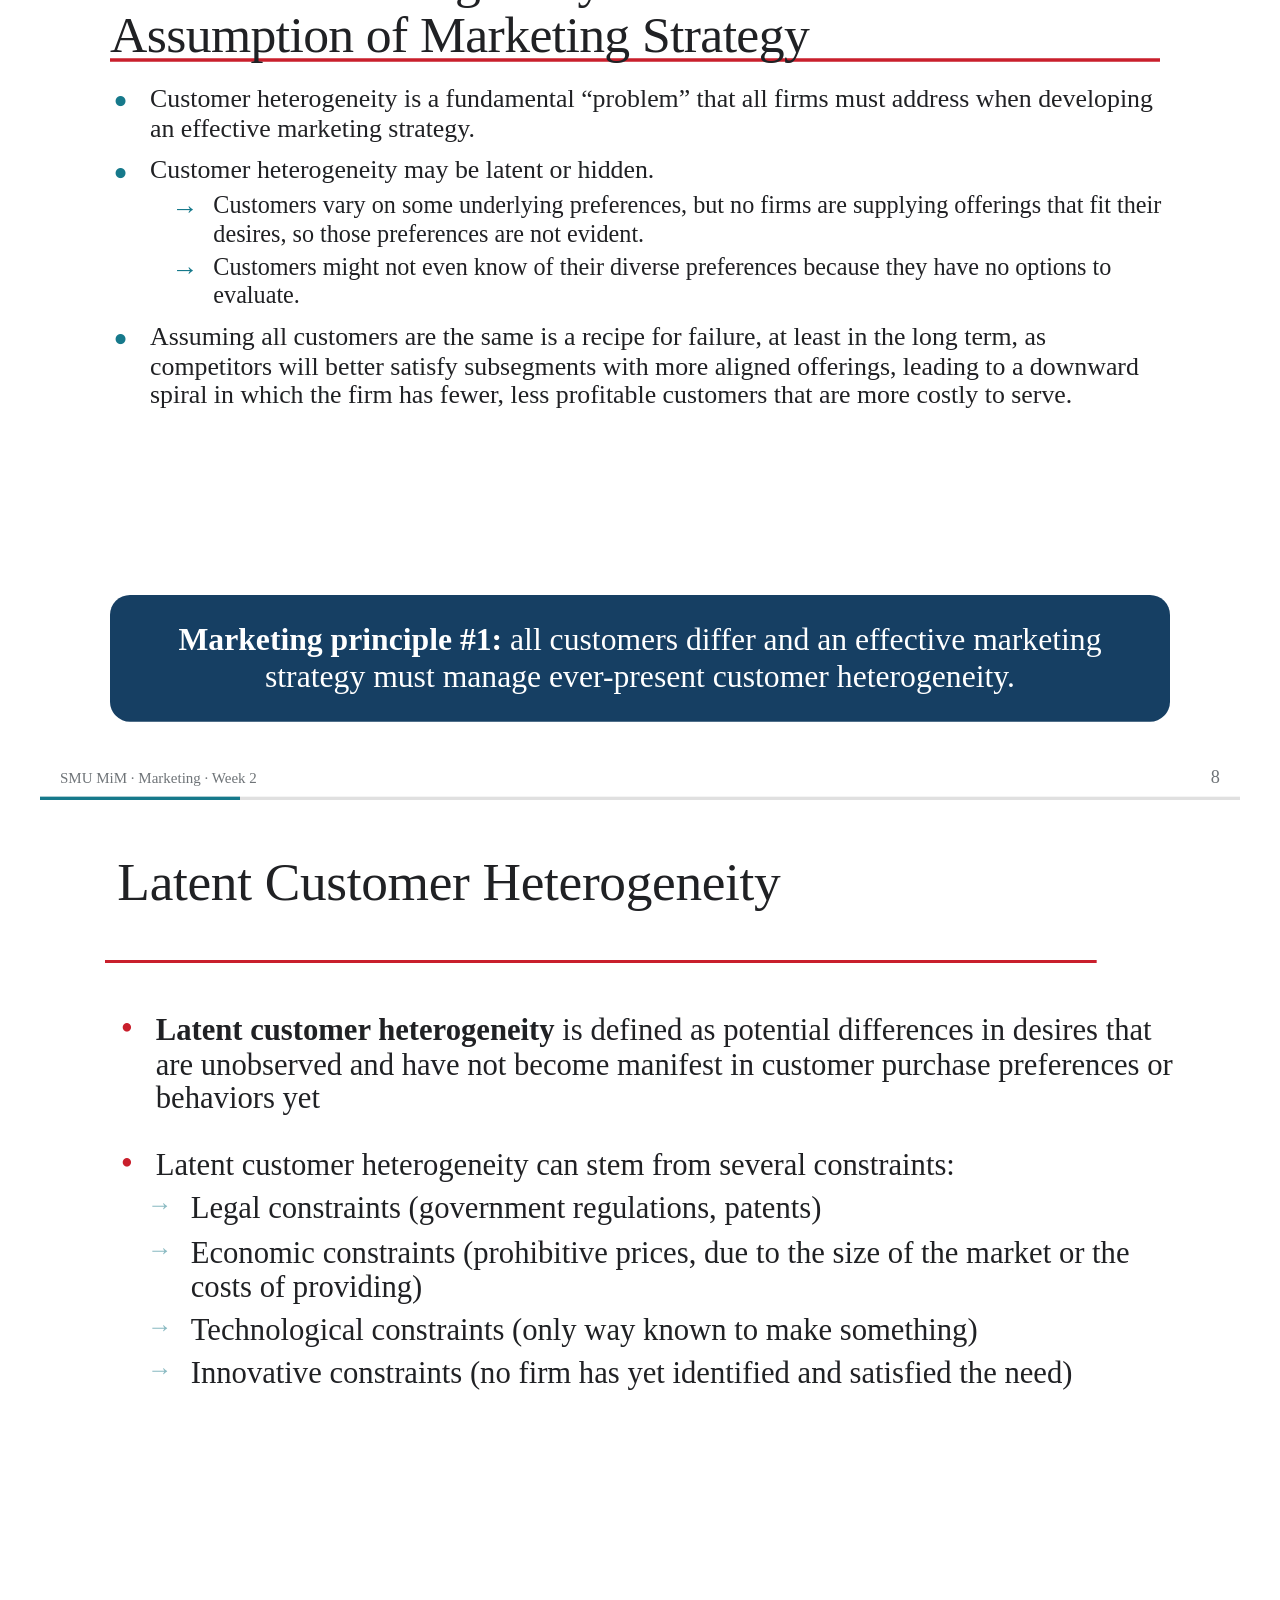
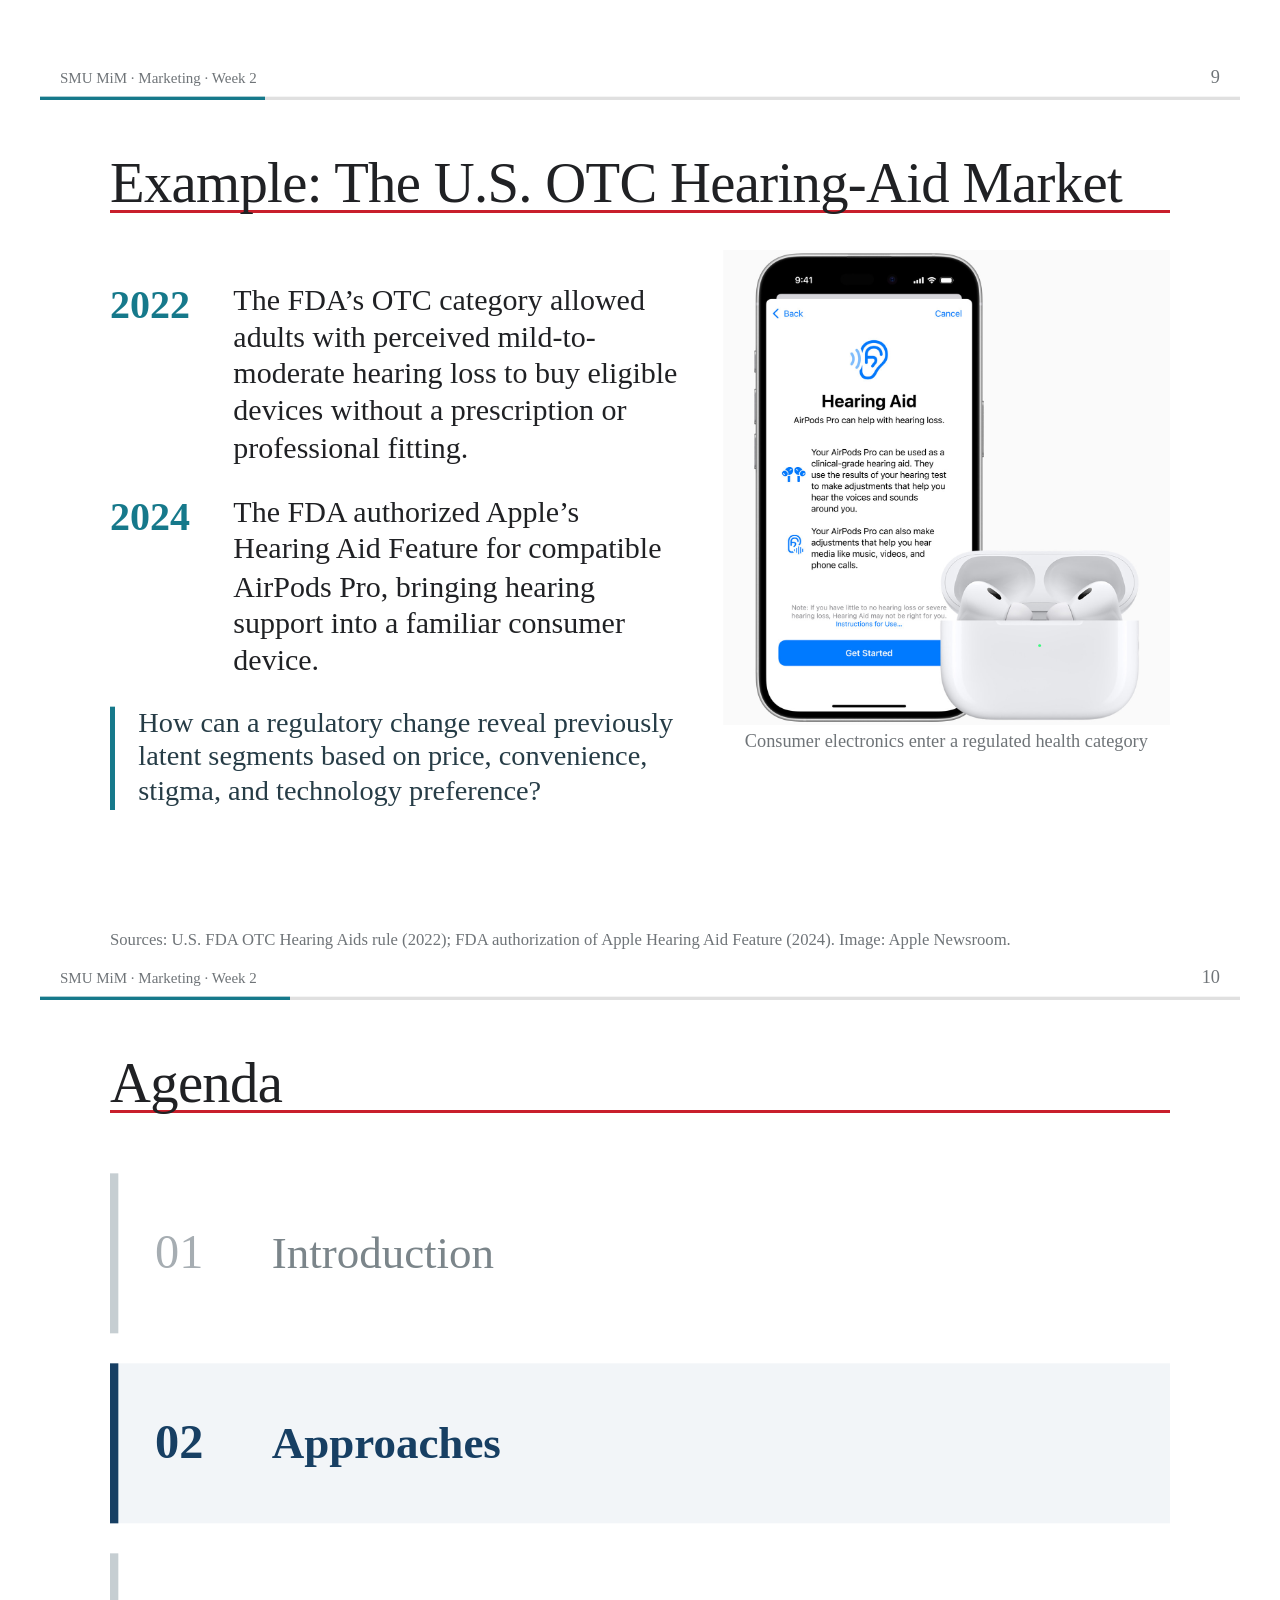
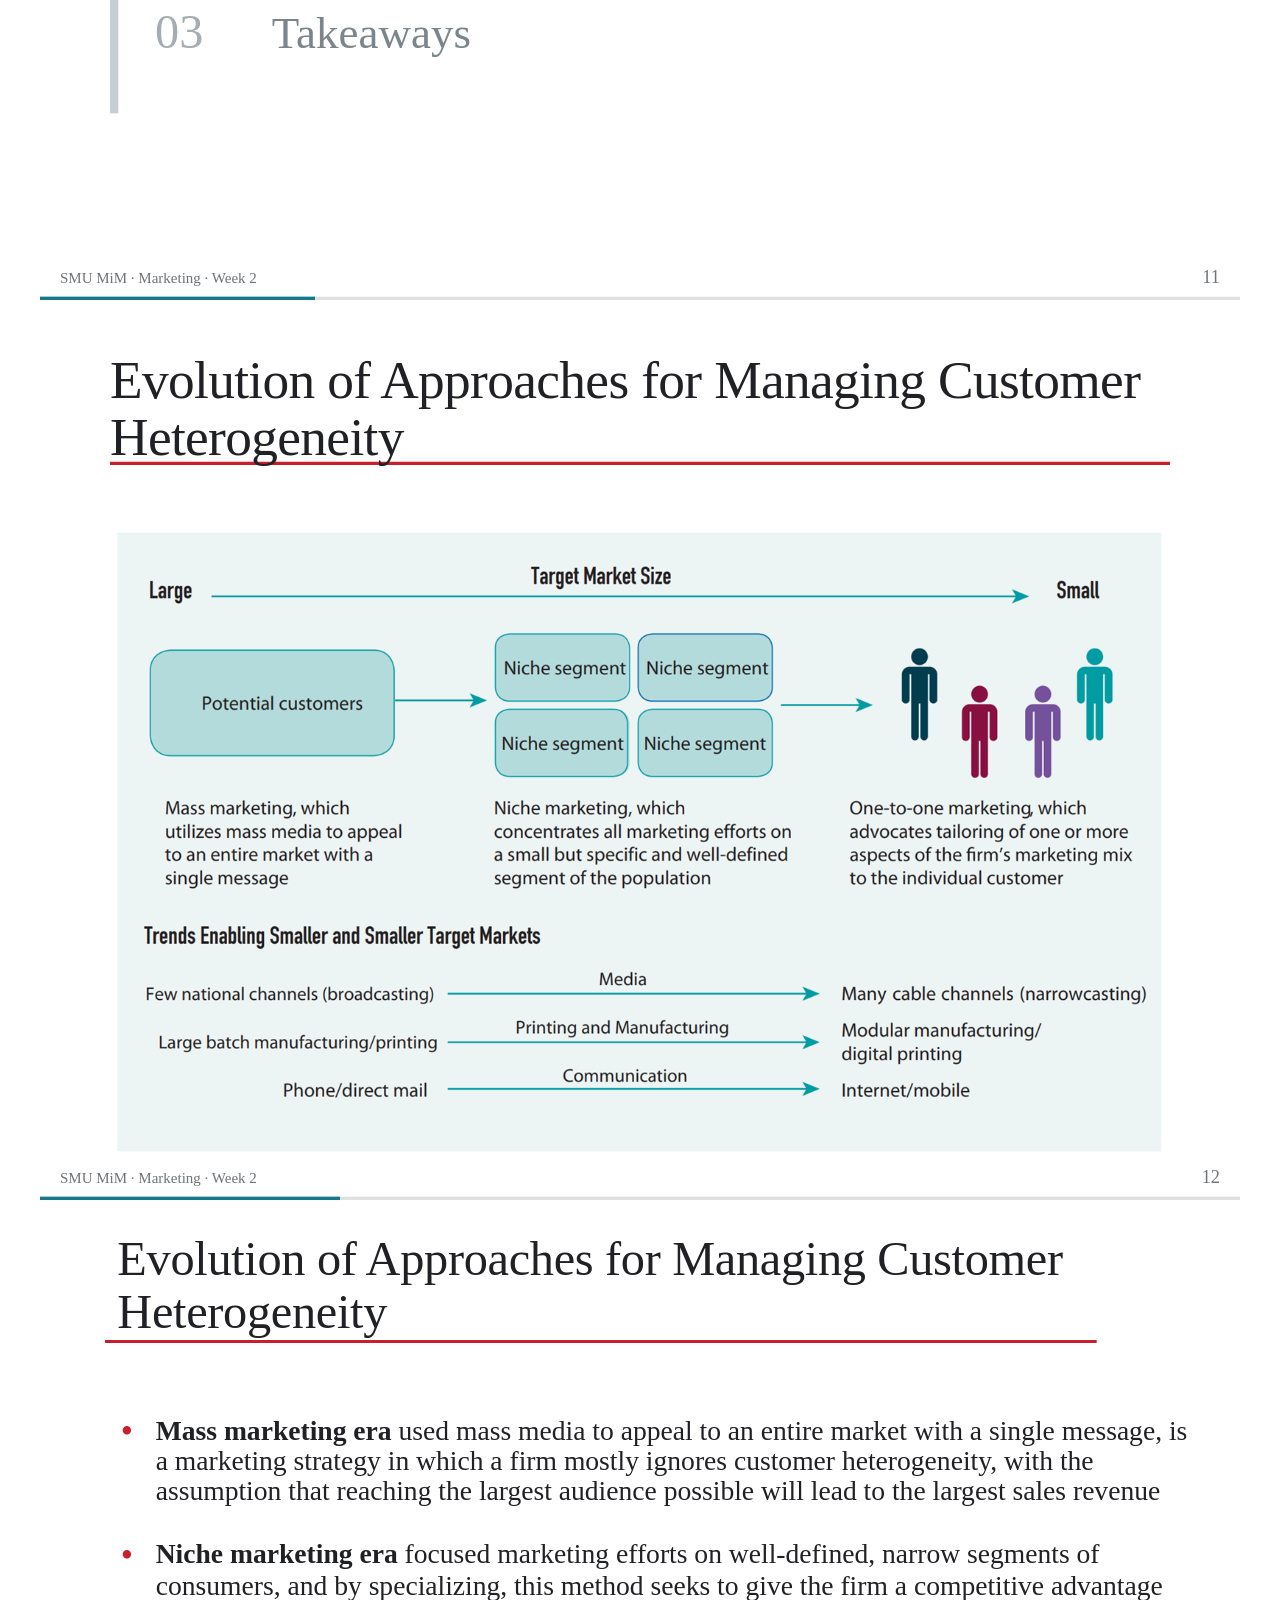
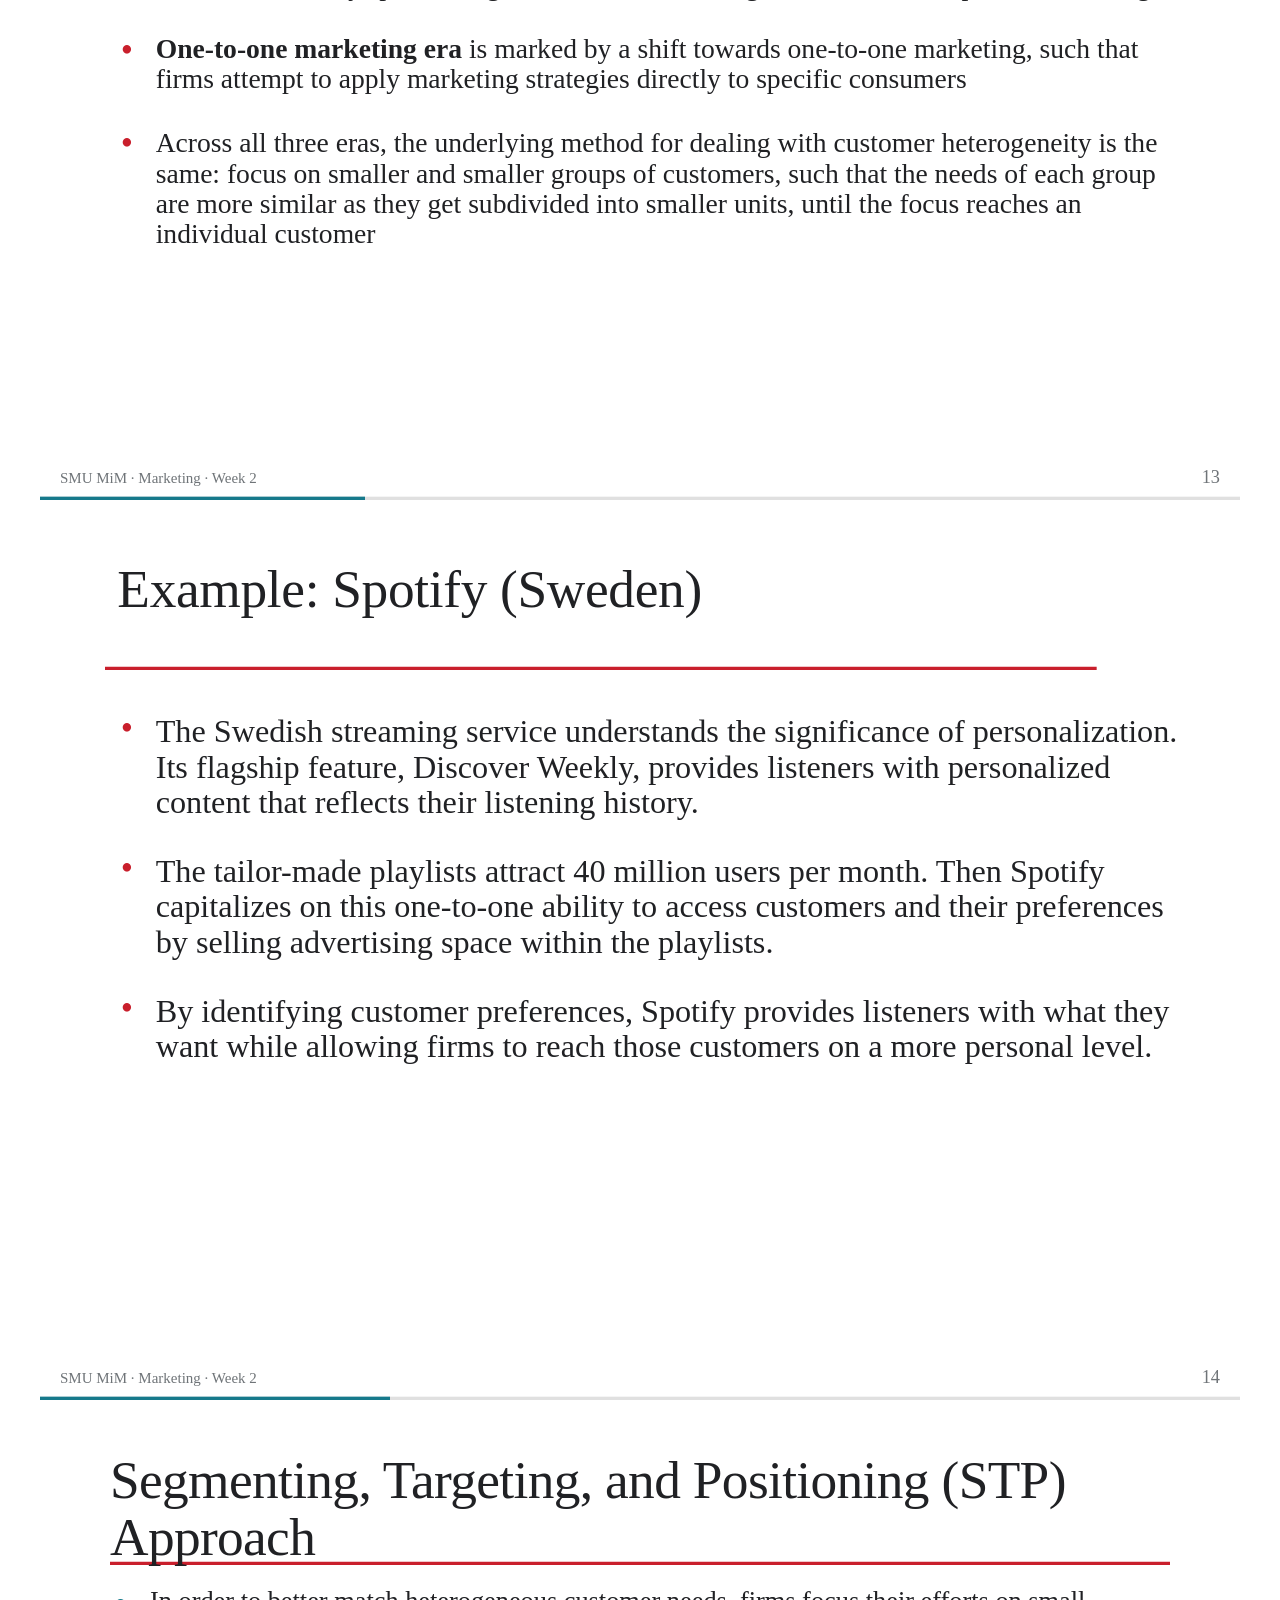
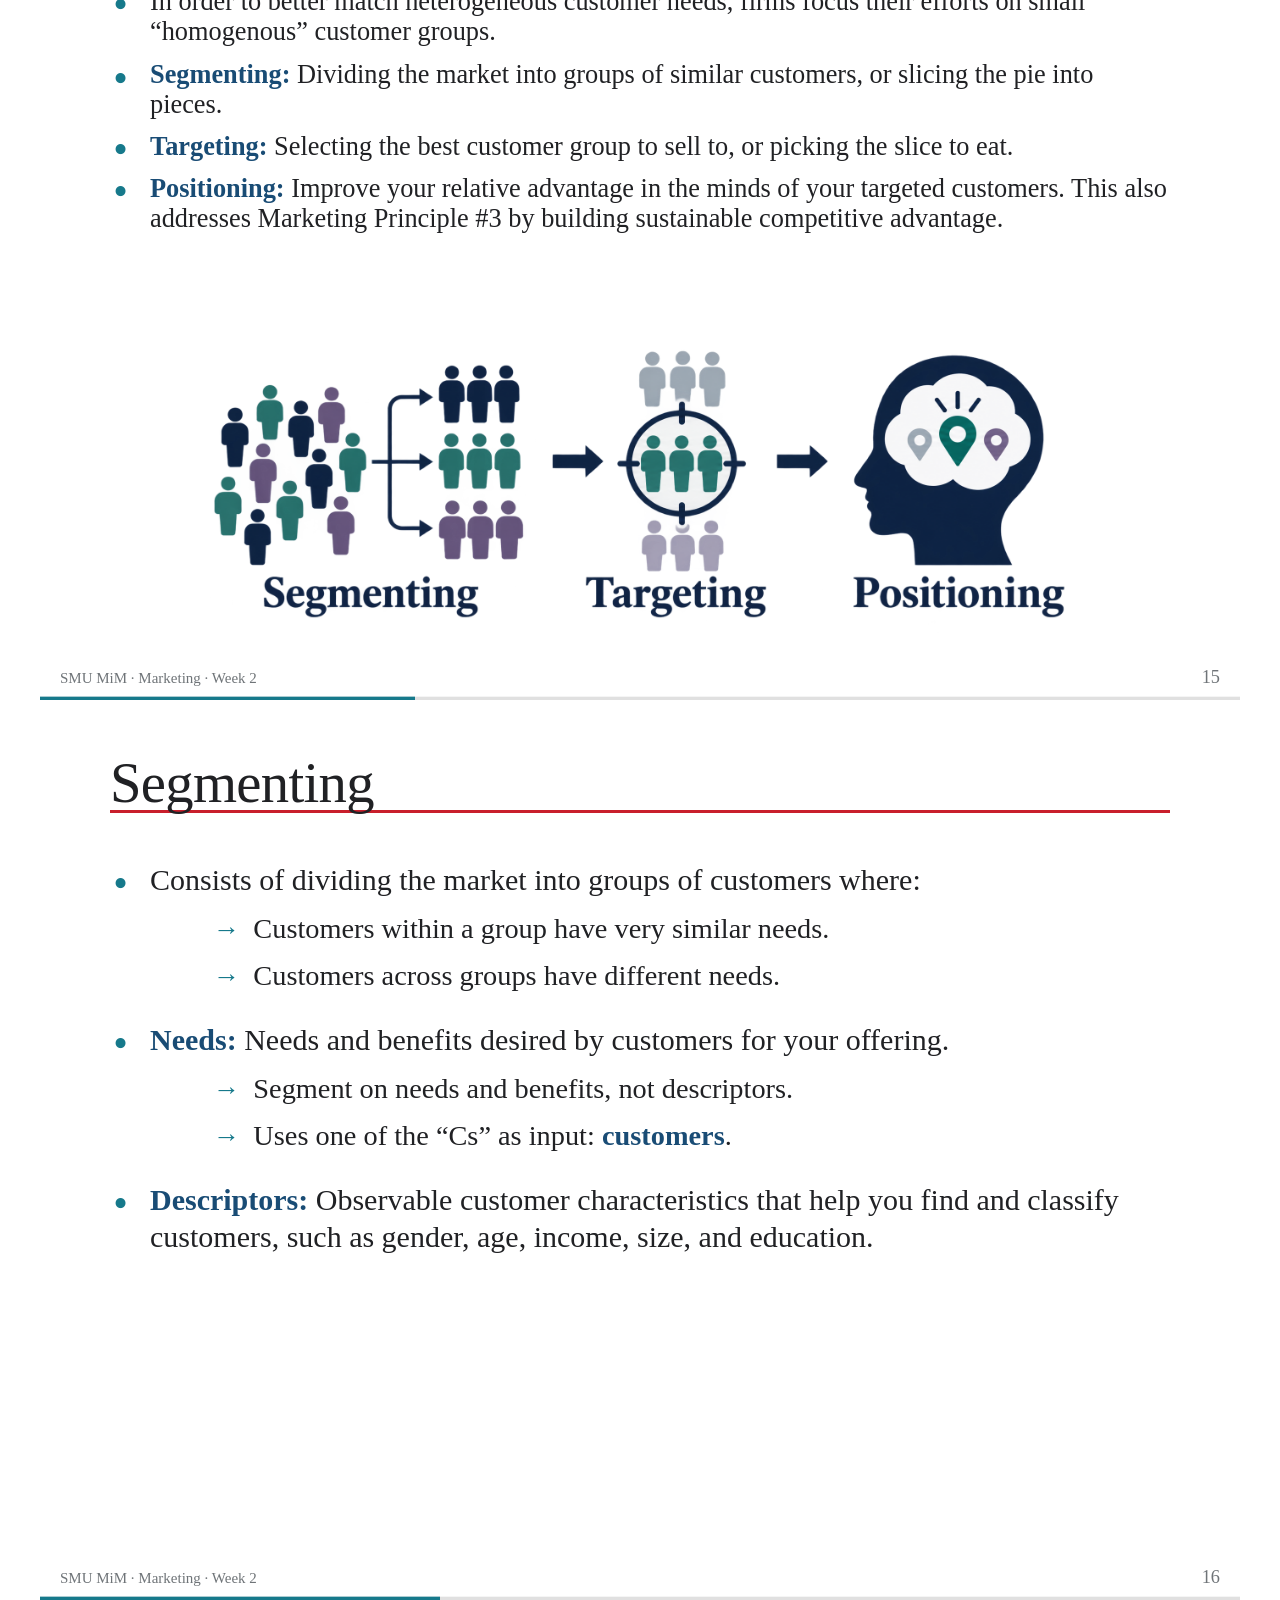
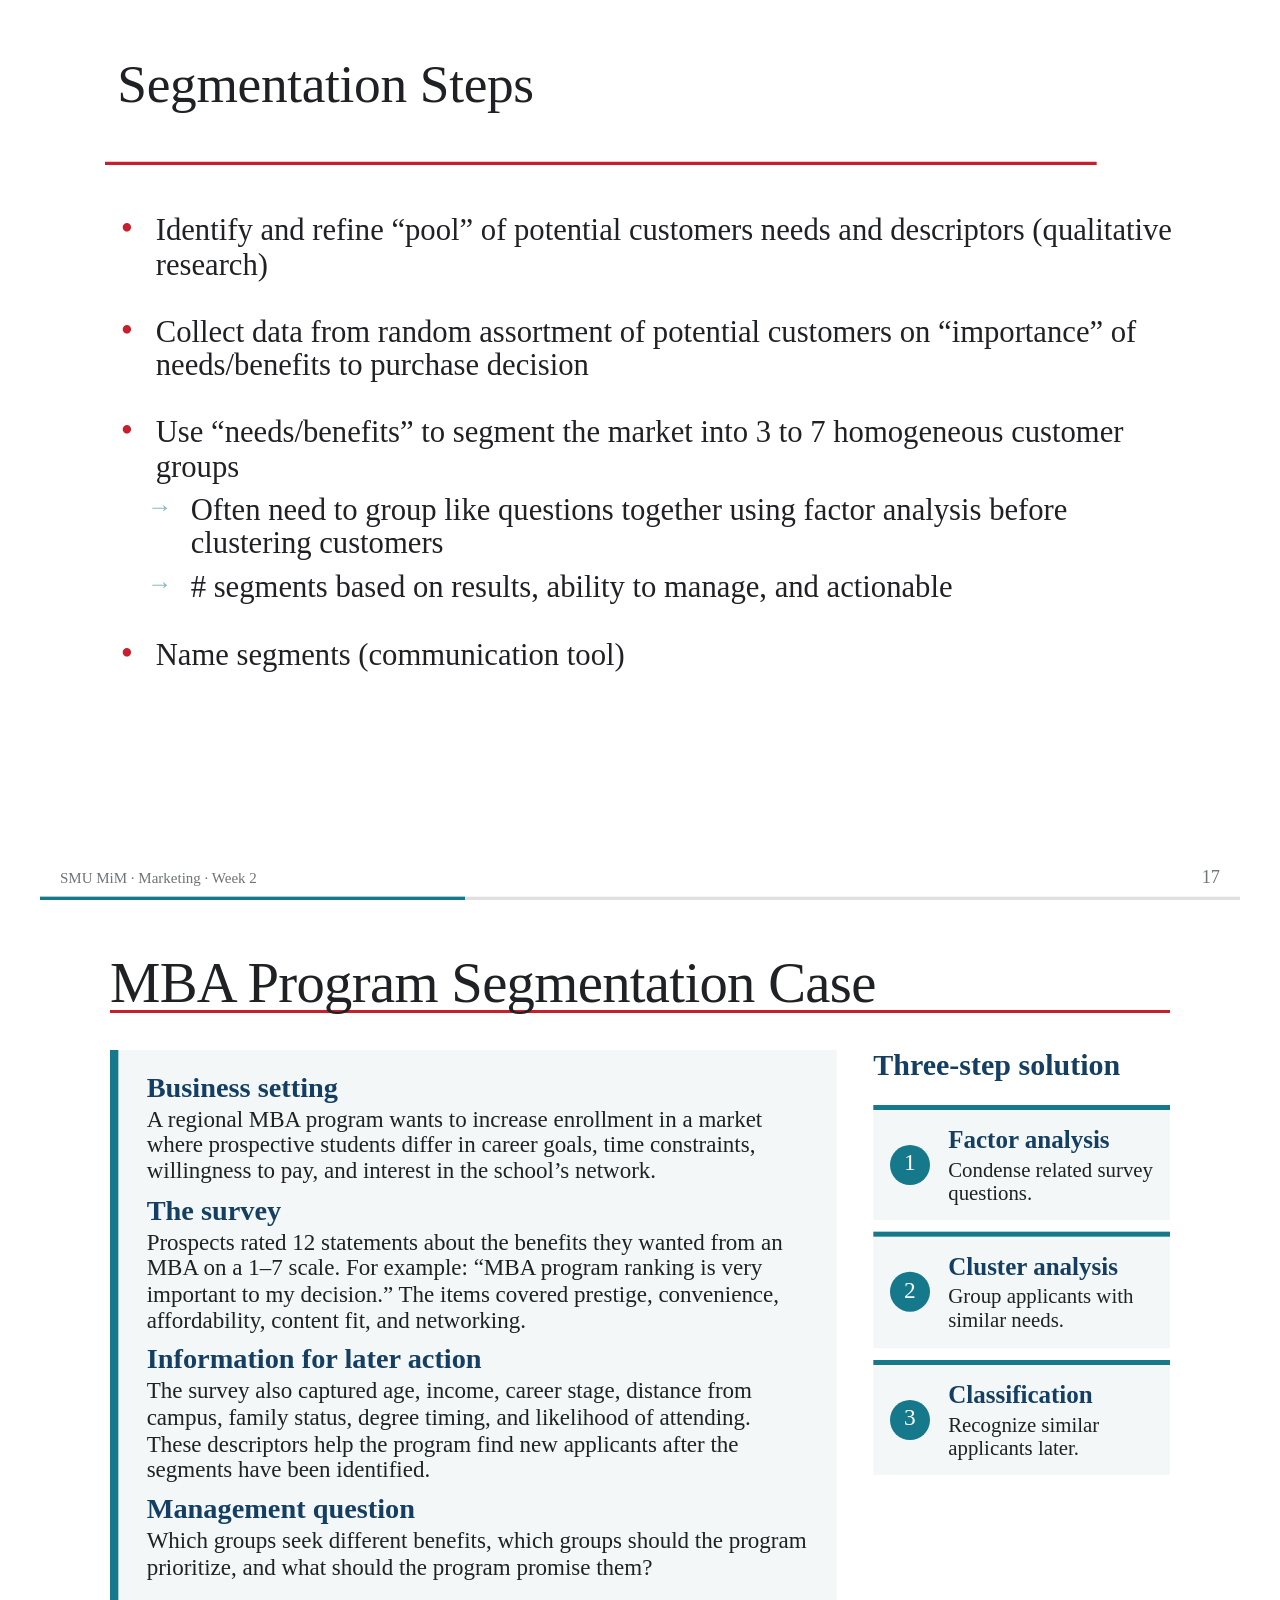
==== commit d8f80e5f: "update" ====
--- a/materials/slides/week-02-segmentation.html
+++ b/materials/slides/week-02-segmentation.html
@@ -5,13 +5,13 @@
     <meta name="viewport" content="width=device-width, initial-scale=1" />
     <title>Week 2 · Introduction and Approaches for Managing Customer Heterogeneity</title>
     <link rel="icon" href="../../assets/favicon.svg" type="image/svg+xml" />
-    <link rel="stylesheet" href="../../assets/css/chapter-02-deck.css?v=10" />
+    <link rel="stylesheet" href="../../assets/css/chapter-02-deck.css?v=18" />
     <script src="../../assets/js/chapter-02-content.js?v=8" defer></script>
     <script src="../../assets/js/chapter-02-ocr.js?v=8" defer></script>
-    <script src="../../assets/js/chapter-02-revisions.js?v=10" defer></script>
-    <script src="../../assets/js/chapter-02-deck.js?v=8" defer></script>
+    <script src="../../assets/js/chapter-02-revisions.js?v=11" defer></script>
+    <script src="../../assets/js/chapter-02-deck.js?v=9" defer></script>
   </head>
   <body>
-    <main id="deck" data-slides="1-10,week2-agenda-approaches,12-37,39-40,45-51,week2-takeaways,52" aria-label="Week 2 chapter slides"></main>
+    <main id="deck" data-week="2" data-slides="1-10,week2-agenda-approaches,12-37,39-40,45-51,week2-takeaways,52" aria-label="Week 2 chapter slides"></main>
   </body>
 </html>
--- a/assets/css/chapter-02-deck.css
+++ b/assets/css/chapter-02-deck.css
@@ -3,6 +3,8 @@
   --muted: #6f7478;
   --teal: #16798b;
   --teal-soft: #8abac2;
+  --red: #c91f2c;
+  --red-soft: #f9e8ea;
   --font: "Garamond", "EB Garamond", Georgia, serif;
 }
 
@@ -72,6 +74,7 @@
   color: var(--ink);
   font-weight: 400;
   letter-spacing: -0.012em;
+  box-shadow: inset 0 -2px 0 var(--red);
 }
 
 .slide-title span {
@@ -97,6 +100,7 @@
   content: "•";
   top: -2px;
   font-size: 21px;
+  color: var(--red);
 }
 
 .ppt-bullet-sub::before {
@@ -208,6 +212,17 @@
   text-align: right;
 }
 
+.course-week-footer {
+  position: absolute;
+  z-index: 80;
+  bottom: 8px;
+  left: 12px;
+  color: var(--muted);
+  font-family: var(--font);
+  font-size: 9px;
+  line-height: 1;
+}
+
 /* Editable HTML slides used for the revised cases and analytical workshops. */
 .custom-slide {
   position: absolute;
@@ -234,6 +249,7 @@
   line-height: 1.05;
   letter-spacing: -0.012em;
   outline: none;
+  box-shadow: inset 0 -2px 0 var(--red);
 }
 
 .compact-title-slide .custom-title { max-width: none; font-size: 31px; white-space: nowrap; }
@@ -662,6 +678,7 @@
 .vertical-agenda .active > span, .vertical-agenda .active h2 { color: var(--teal); font-weight: 700; }
 .vertical-agenda .active p { color: var(--ink); }
 .agenda-slide .custom-title { margin-bottom: 28px; }
+.custom-layout.agenda-slide { break-inside: avoid; page-break-inside: avoid; }
 .agenda-minimal { gap: 18px; padding-top: 8px; }
 .agenda-minimal section { min-height: 96px; padding: 16px 22px; border-left-width: 5px; }
 .agenda-minimal section > span { color: #a6adb2; font-size: 29px; }
@@ -669,12 +686,20 @@
 .agenda-minimal .active { border-left-color: #173f63; background: #f2f5f8; }
 .agenda-minimal .active > span,
 .agenda-minimal .active h2 { color: #173f63; font-weight: 700; }
+.agenda-four { display: block; position: relative; height: 350px; padding-top: 0; }
+.agenda-four section { position: absolute; right: 0; left: 0; height: 70px; min-height: 0; padding: 9px 18px; }
+.agenda-four section:nth-child(1) { top: 0; }
+.agenda-four section:nth-child(2) { top: 82px; }
+.agenda-four section:nth-child(3) { top: 164px; }
+.agenda-four section:nth-child(4) { top: 246px; }
+.agenda-four section > span { font-size: 24px; }
+.agenda-four h2 { font-size: 23px; }
 
 .week3-cover { position: relative; width: 100%; height: 100%; padding: 72px 72px 58px; overflow: hidden; }
-.week3-cover::before { content: ""; position: absolute; top: 64px; bottom: 64px; left: 38px; width: 6px; background: #173f63; }
+.week3-cover::before { content: ""; position: absolute; top: 64px; bottom: 64px; left: 38px; width: 6px; background: var(--red); }
 .week3-cover .week-label { margin: 0 0 22px; color: #173f63; font-size: 22px; font-weight: 700; letter-spacing: .03em; text-transform: uppercase; }
 .week3-cover h1 { max-width: 560px; margin: 0; color: #202124; font-size: 52px; font-weight: 400; line-height: .98; letter-spacing: -.02em; }
-.week3-cover .cover-arrow { margin: 13px 0 4px; color: #173f63; font-size: 42px; line-height: 1; }
+.week3-cover .cover-arrow { margin: 13px 0 4px; color: var(--red); font-size: 42px; line-height: 1; }
 .week3-cover h2 { max-width: 570px; margin: 0; color: #173f63; font-size: 35px; font-weight: 400; line-height: 1.02; }
 .week3-subtitle { margin: 34px 0 0; color: #5e676c; font-size: 19px; }
 .week3-author { position: absolute; bottom: 54px; left: 72px; margin: 0; color: #202124; font-size: 18px; }
@@ -684,6 +709,7 @@
 .takeaways-list li { display: grid; grid-template-columns: 70px 1fr; align-items: center; min-height: 82px; border-top: 1px solid #d8dee2; }
 .takeaways-list li:last-child { border-bottom: 1px solid #d8dee2; }
 .takeaways-list span { color: #173f63; font-size: 22px; font-weight: 700; }
+.takeaways-list li:nth-child(even) span { color: var(--red); }
 .takeaways-list p { max-width: 535px; color: #303438; font-size: 17.5px; line-height: 1.22; }
 
 .source-screenshot-slide .custom-title { margin-bottom: 9px; font-size: 27px; line-height: 1.03; white-space: normal; }
@@ -694,6 +720,56 @@
 .framework-overview-crop img { transform: translateY(-86px); }
 .framework-example-crop { height: 388px; }
 .framework-example-crop img { transform: translateY(-85px); }
+
+.boats-case-intro { display: grid; grid-template-rows: 1fr auto; gap: 22px; height: 348px; }
+.boats-case-intro .lead { max-width: 600px; margin-bottom: 18px; }
+.boats-case-intro h2 { margin-bottom: 10px; color: #173f63; }
+.boats-process { display: grid; grid-template-columns: 1fr 26px 1fr 26px 1fr 26px 1fr; align-items: center; gap: 7px; }
+.boats-process span { display: grid; min-height: 62px; place-items: center; padding: 8px; border-top: 4px solid #173f63; background: #f2f5f8; color: #173f63; font-size: 15px; text-align: center; }
+.boats-process b { color: #16798b; font-size: 22px; text-align: center; }
+
+.boats-data-layout { display: grid; grid-template-columns: 165px 1fr; gap: 34px; align-items: start; }
+.boats-data-summary { display: grid; grid-template-columns: 1fr; align-content: start; padding-top: 4px; }
+.boats-data-summary strong { color: #173f63; font-size: 48px; font-weight: 400; line-height: .95; }
+.boats-data-summary span { margin: 4px 0 22px; color: #6f7478; font-size: 16px; }
+.boats-variable-list { display: grid; gap: 0; }
+.boats-variable-list section { min-height: 88px; padding: 14px 0; border-top: 1px solid #d8dee2; }
+.boats-variable-list section:last-child { border-bottom: 1px solid #d8dee2; }
+.boats-variable-list h2 { margin-bottom: 5px; color: #173f63; font-size: 20px; }
+.boats-variable-list p { font-size: 16px; line-height: 1.2; }
+.boats-focus { margin-top: 17px !important; padding: 12px 16px; border-left: 4px solid #16798b; background: #f3f7f8; font-size: 16px; line-height: 1.2; }
+
+.boats-screenshot-slide .custom-title { margin-bottom: 12px; }
+.boats-screenshot-wide { height: 290px; overflow: hidden; border: 1px solid #cfd8dc; background: #eef4f7; }
+.boats-screenshot-wide img { display: block; width: 100%; height: 100%; object-fit: contain; }
+.boats-inline-steps { display: grid; grid-template-columns: repeat(3, 1fr); gap: 22px; margin: 18px 0 0; padding: 0; counter-reset: boats-step; list-style: none; }
+.boats-inline-steps li { position: relative; padding-left: 32px; font-size: 15px; line-height: 1.18; }
+.boats-inline-steps li::before { position: absolute; top: -2px; left: 0; color: #173f63; font-size: 20px; font-weight: 700; counter-increment: boats-step; content: counter(boats-step); }
+
+.boats-descriptive-layout { display: grid; grid-template-columns: 285px 1fr; gap: 30px; height: 375px; }
+.boats-descriptive-layout figure { height: 370px; margin: 0; overflow: hidden; }
+.boats-descriptive-layout img { display: block; width: 100%; height: 100%; object-fit: contain; object-position: top center; }
+.boats-descriptive-layout .slide-list li { margin-bottom: 9px; font-size: 15px; line-height: 1.18; }
+.interpretation-note { margin-top: 14px !important; padding: 12px 14px; border-left: 4px solid #16798b; background: #f3f7f8; font-size: 14px; line-height: 1.2; }
+
+.boats-factor-layout { display: grid; grid-template-columns: 350px 1fr; gap: 28px; align-items: center; height: 350px; }
+.boats-factor-layout figure { margin: 0; }
+.boats-factor-layout img { display: block; width: 100%; height: auto; border: 1px solid #cfd8dc; }
+.boats-factor-steps { margin: 0; padding-left: 25px; }
+.boats-factor-steps li { margin-bottom: 16px; padding-left: 4px; font-size: 16px; line-height: 1.18; }
+
+.boats-result-layout { display: grid; grid-template-columns: 330px 1fr; gap: 32px; align-items: center; height: 345px; }
+.boats-result-layout figure { margin: 0; }
+.boats-result-layout img { display: block; width: 100%; height: auto; }
+.boats-result-copy { display: grid; gap: 18px; }
+.boats-result-copy p { font-size: 16px; line-height: 1.24; }
+.result-conclusion { padding: 14px 16px; border-left: 4px solid #173f63; background: #f2f5f8; color: #173f63; }
+
+.boats-scree-layout { display: grid; grid-template-columns: 390px 1fr; gap: 26px; align-items: center; height: 365px; }
+.boats-scree-layout figure { height: 350px; margin: 0; }
+.boats-scree-layout img { display: block; width: 100%; height: 100%; object-fit: contain; }
+.boats-scree-layout .slide-list li { margin-bottom: 11px; font-size: 15px; line-height: 1.18; }
+.boats-scree-layout .result-conclusion { margin-top: 18px !important; font-size: 14px; line-height: 1.2; }
 
 .embedding-intuition { display: grid; grid-template-columns: 1fr 58px 1fr; gap: 18px; align-items: center; height: 320px; }
 .text-samples { display: grid; gap: 15px; }
@@ -722,6 +798,103 @@
 .limitations section { min-height: 125px; padding: 16px 20px; border-left: 4px solid var(--teal); background: #f3f7f8; }
 .limitations p { font-size: 15px; line-height: 1.22; }
 .validation-line { margin-top: 16px !important; color: #14374d; text-align: center; font-size: 16px; }
+
+/* Week 3 AI Frontier: Amazon Fine Food Reviews */
+.amazon-intuition-layout { display: grid; grid-template-columns: 1.12fr .88fr; gap: 28px; height: 294px; }
+.amazon-intuition-copy .lead { margin-bottom: 16px; font-size: 18px; line-height: 1.22; }
+.amazon-sentence-pairs { display: grid; gap: 9px; }
+.amazon-sentence-pairs p { padding: 9px 12px; border-left: 4px solid #173f63; background: #f3f5f6; font-size: 14px; line-height: 1.16; }
+.amazon-sentence-pairs strong { color: #173f63; }
+.amazon-similarity-panel { padding: 18px 19px; border-top: 5px solid #173f63; background: #f3f5f6; }
+.amazon-similarity-panel h2 { margin-bottom: 14px; color: #173f63; }
+.similarity-row { display: grid; grid-template-columns: 1fr 58px; align-items: center; margin-bottom: 9px; padding: 10px 11px; background: #fff; font-size: 14px; }
+.similarity-row b { color: #173f63; font-size: 18px; text-align: right; }
+.similarity-row.strong { border-left: 4px solid #173f63; }
+.amazon-similarity-panel > p { margin-top: 14px; color: #4d565b; font-size: 13.5px; line-height: 1.2; }
+.amazon-bottom-note { margin-top: 14px !important; padding: 10px 13px; border-left: 4px solid #173f63; background: #f3f5f6; color: #173f63; font-size: 14px; line-height: 1.18; }
+
+.amazon-case-layout { display: grid; grid-template-columns: 1fr 1.03fr; gap: 30px; height: 350px; }
+.amazon-case-copy .lead { margin-bottom: 20px; font-size: 18px; line-height: 1.25; }
+.amazon-case-copy h2 { color: #173f63; }
+.amazon-case-copy .slide-list li { margin-bottom: 10px; font-size: 15px; line-height: 1.18; }
+.amazon-variable-table { display: grid; grid-template-rows: repeat(7, 1fr); border-top: 5px solid #173f63; background: #f3f5f6; }
+.amazon-variable-table > div { display: grid; grid-template-columns: 112px 1fr; align-items: center; padding: 0 15px; border-bottom: 1px solid #d5dadd; font-size: 14px; }
+.amazon-variable-table strong { color: #173f63; }
+.amazon-variable-table .variable-header { color: #fff; background: #173f63; font-weight: 700; }
+
+.amazon-colab-layout { display: grid; grid-template-columns: .9fr 1.1fr; gap: 28px; height: 305px; }
+.amazon-colab-steps { display: grid; gap: 12px; }
+.amazon-colab-steps section { display: grid; grid-template-columns: 44px 1fr; align-items: center; min-height: 86px; padding: 12px 14px; border-left: 4px solid #173f63; background: #f3f5f6; }
+.amazon-colab-steps section > span { color: #173f63; font-size: 21px; font-weight: 700; }
+.amazon-colab-steps h2 { margin-bottom: 4px; color: #173f63; font-size: 19px; }
+.amazon-colab-steps p { color: #4d565b; font-size: 13.5px; line-height: 1.17; }
+.amazon-colab-code { overflow: hidden; border: 1px solid #c7cdd0; background: #fff; }
+.notebook-bar { display: flex; align-items: center; gap: 7px; height: 36px; padding: 0 12px; color: #fff; background: #173f63; }
+.notebook-bar span { width: 9px; height: 9px; border-radius: 50%; background: #fff; opacity: .72; }
+.notebook-bar b { margin-left: 8px; font-size: 14px; }
+.amazon-colab-code pre { height: 202px; margin: 0; padding: 17px 18px; overflow: hidden; background: #f5f6f7; color: #172f44; font: 14px/1.34 var(--font); white-space: pre-wrap; }
+.amazon-file-links { display: grid; grid-template-columns: 1fr 1fr; gap: 1px; background: #c7cdd0; }
+.amazon-file-links a { padding: 12px 8px; color: #173f63; background: #fff; text-align: center; text-decoration: none; font-size: 13px; font-weight: 700; }
+.amazon-file-links a:hover { text-decoration: underline; }
+
+.amazon-descriptive-layout { display: grid; grid-template-columns: 188px 1fr; gap: 24px; align-items: stretch; height: 276px; }
+.amazon-metrics { display: grid; grid-template-rows: repeat(4, 1fr); gap: 8px; }
+.amazon-metrics section { display: grid; align-content: center; padding: 8px 13px; border-left: 4px solid #173f63; background: #f3f5f6; }
+.amazon-metrics strong { color: #173f63; font-size: 25px; line-height: 1; }
+.amazon-metrics span { margin-top: 4px; color: #4d565b; font-size: 13px; }
+.amazon-chart { margin: 0; }
+.amazon-chart img { display: block; width: 100%; height: 248px; object-fit: contain; }
+.amazon-chart figcaption { margin-top: 5px; color: #5f686d; font-size: 11px; text-align: center; }
+.amazon-descriptive-slide .discussion-question { margin-top: 13px; font-size: 14.5px; line-height: 1.2; }
+
+.amazon-length-layout { display: grid; grid-template-columns: 1.1fr .9fr; gap: 28px; height: 304px; }
+.amazon-length-layout .amazon-chart img { height: 270px; }
+.amazon-length-copy { display: grid; grid-template-columns: 1fr 1fr; gap: 10px 12px; align-content: start; }
+.length-stat { padding: 12px 14px; border-top: 4px solid #173f63; background: #f3f5f6; }
+.length-stat strong, .length-stat span { display: block; }
+.length-stat strong { color: #173f63; font-size: 25px; }
+.length-stat span { color: #4d565b; font-size: 13px; }
+.amazon-length-copy h2 { grid-column: 1 / 3; margin: 5px 0 2px; color: #173f63; }
+.compact-steps { grid-column: 1 / 3; margin: 0; padding-left: 22px; }
+.compact-steps li { margin-bottom: 10px; padding-left: 4px; font-size: 14px; line-height: 1.18; }
+
+.amazon-code-layout { display: grid; grid-template-columns: 1.13fr .87fr; gap: 25px; height: 300px; }
+.amazon-code-block { margin: 0; padding: 18px 20px; overflow: hidden; border-top: 5px solid #173f63; background: #f3f5f6; color: #172f44; font: 14px/1.38 var(--font); white-space: pre-wrap; }
+.amazon-code-block.small { height: 224px; font-size: 13.5px; line-height: 1.35; }
+.amazon-code-explanation { display: grid; gap: 11px; }
+.amazon-code-explanation section { padding: 13px 15px; border-left: 4px solid #173f63; background: #f3f5f6; }
+.amazon-code-explanation strong { display: block; margin-bottom: 4px; color: #173f63; font-size: 18px; }
+.amazon-code-explanation p { color: #4d565b; font-size: 13.5px; line-height: 1.16; }
+
+.amazon-cluster-layout { display: grid; grid-template-columns: 1.05fr .95fr; gap: 28px; height: 330px; }
+.amazon-code-caption { margin-top: 12px !important; color: #4d565b; font-size: 13.5px; line-height: 1.18; }
+.amazon-cluster-table { display: grid; grid-template-rows: 43px repeat(4, 43px) 1fr; border-top: 5px solid #173f63; background: #f3f5f6; }
+.amazon-cluster-table > div { display: grid; grid-template-columns: 1fr 1fr 1fr; align-items: center; padding: 0 14px; border-bottom: 1px solid #d5dadd; text-align: center; font-size: 14px; }
+.amazon-cluster-table .cluster-table-head { color: #fff; background: #173f63; font-weight: 700; }
+.amazon-cluster-table strong { color: #173f63; }
+.amazon-cluster-table > p { align-self: center; margin: 0 15px; color: #173f63; font-size: 13px; line-height: 1.18; }
+
+.amazon-pca-layout { display: grid; grid-template-columns: 1.28fr .72fr; gap: 25px; align-items: center; height: 355px; }
+.amazon-pca-layout figure { height: 350px; margin: 0; }
+.amazon-pca-layout figure img { display: block; width: 100%; height: 326px; object-fit: contain; }
+.amazon-pca-layout figcaption { color: #5f686d; font-size: 10.5px; text-align: center; }
+.amazon-pca-copy { padding: 17px 18px; border-left: 4px solid #173f63; background: #f3f5f6; }
+.amazon-pca-copy h2 { color: #173f63; }
+.amazon-pca-copy .slide-list li { margin-bottom: 12px; font-size: 14px; line-height: 1.18; }
+
+.amazon-profile-grid { display: grid; grid-template-columns: 1fr 1fr; gap: 13px 18px; height: 302px; }
+.amazon-profile-grid section { padding: 13px 15px; border-left: 4px solid #173f63; background: #f3f5f6; }
+.amazon-profile-grid h2 { margin: 7px 0 6px; color: #173f63; font-size: 19px; }
+.amazon-profile-grid p { color: #424b50; font-size: 13px; line-height: 1.17; }
+.cluster-chip { display: inline-block; padding: 4px 8px; color: #fff; font-size: 11px; font-weight: 700; }
+.cluster-chip.c1 { background: #2878b5; }.cluster-chip.c2 { background: #e77f24; }.cluster-chip.c3 { background: #35a34a; }.cluster-chip.c4 { background: #d94b4b; }
+.amazon-case-slide .slide-source,
+.amazon-code-slide .slide-source,
+.amazon-pca-slide .slide-source { z-index: 20; background: #fff; }
+
+.takeaways-five .takeaways-list li { min-height: 60px; padding: 10px 0; }
+.takeaways-five .takeaways-list li p { font-size: 14.5px; line-height: 1.18; }
+.takeaways-five .takeaways-list li span { font-size: 18px; }
 
 .homework-intro { display: grid; grid-template-columns: 0.72fr 1.28fr; gap: 40px; align-items: center; height: 335px; }
 .homework-badge { display: grid; min-height: 210px; place-items: center; padding: 25px; color: #fff; background: #163f63; text-align: center; font-size: 23px; line-height: 1.35; }
@@ -748,6 +921,7 @@
     page-break-after: always;
     break-after: page;
   }
-  .ppt-canvas { transform: none !important; }
+  .ppt-canvas { transform: none !important; break-inside: avoid; page-break-inside: avoid; }
+  .custom-slide { position: relative; inset: auto; width: 720px; height: 540px; }
   .slide:last-child { page-break-after: auto; }
 }
